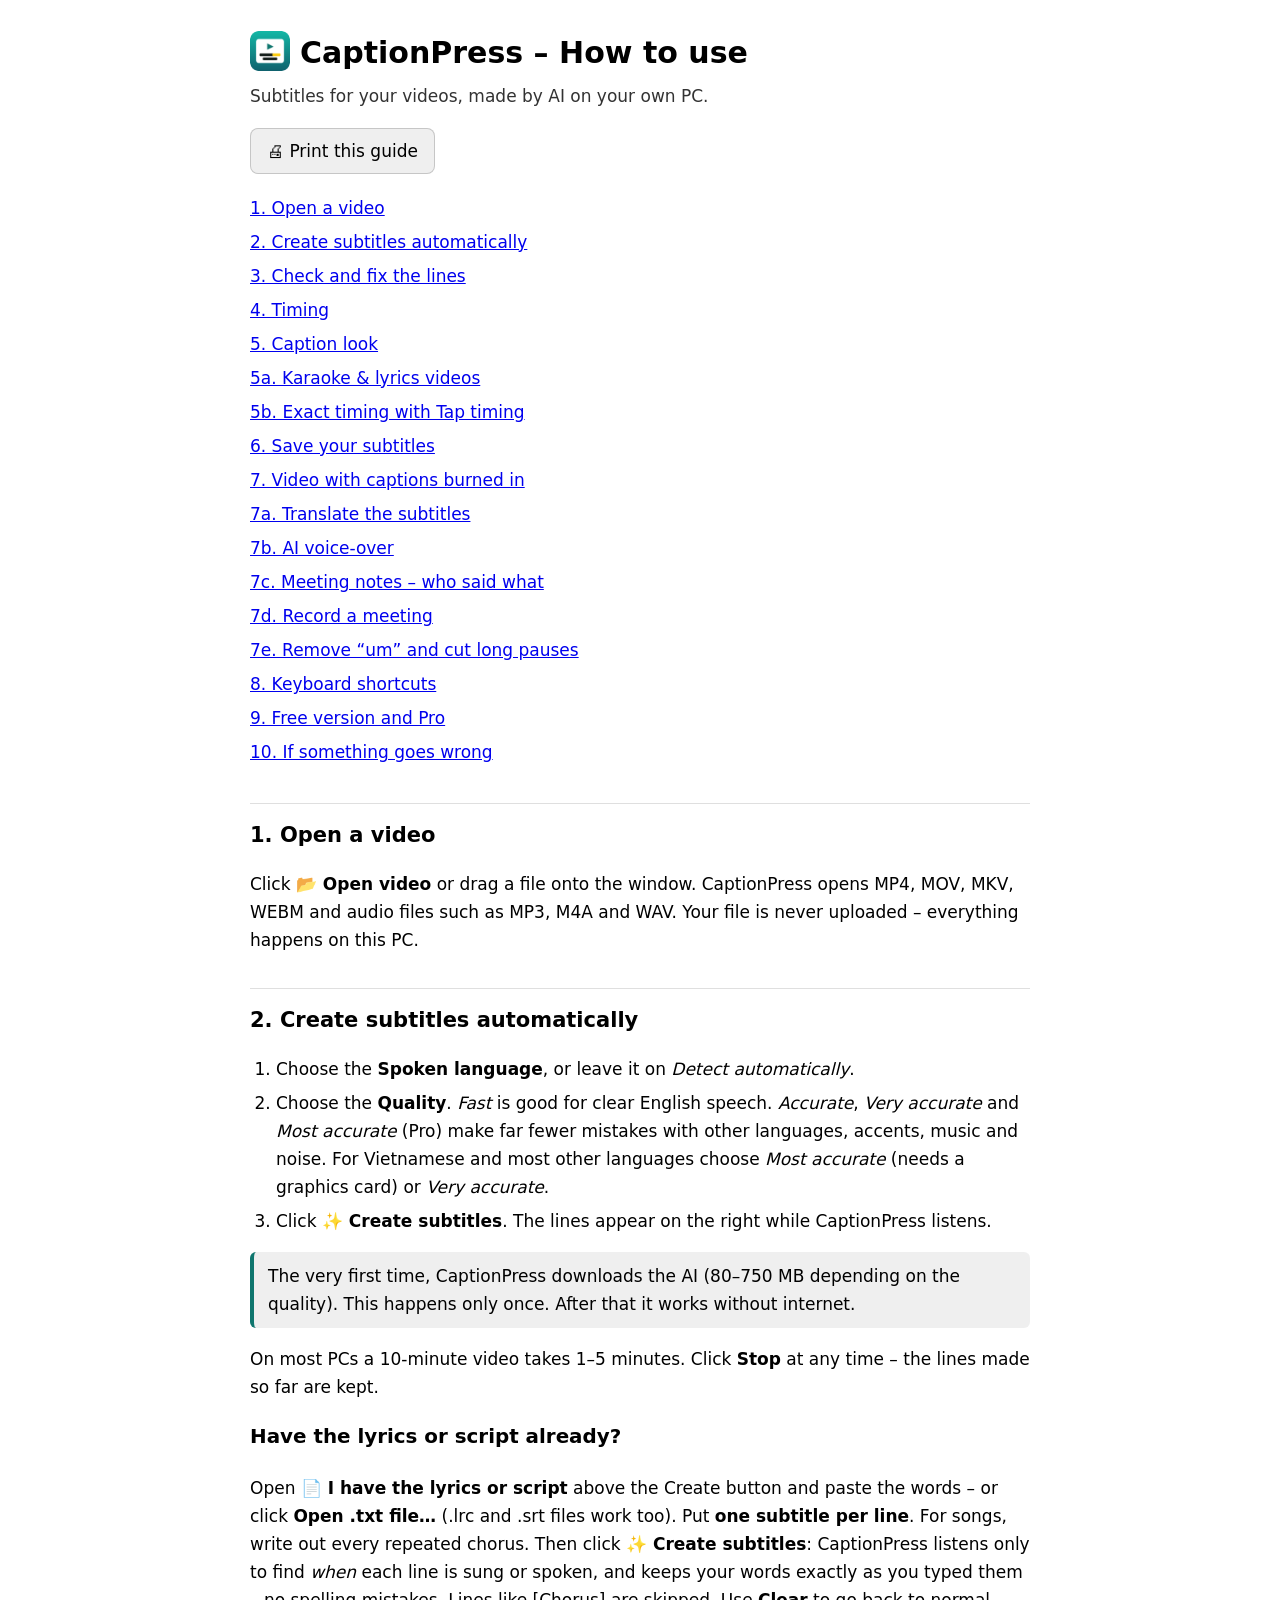
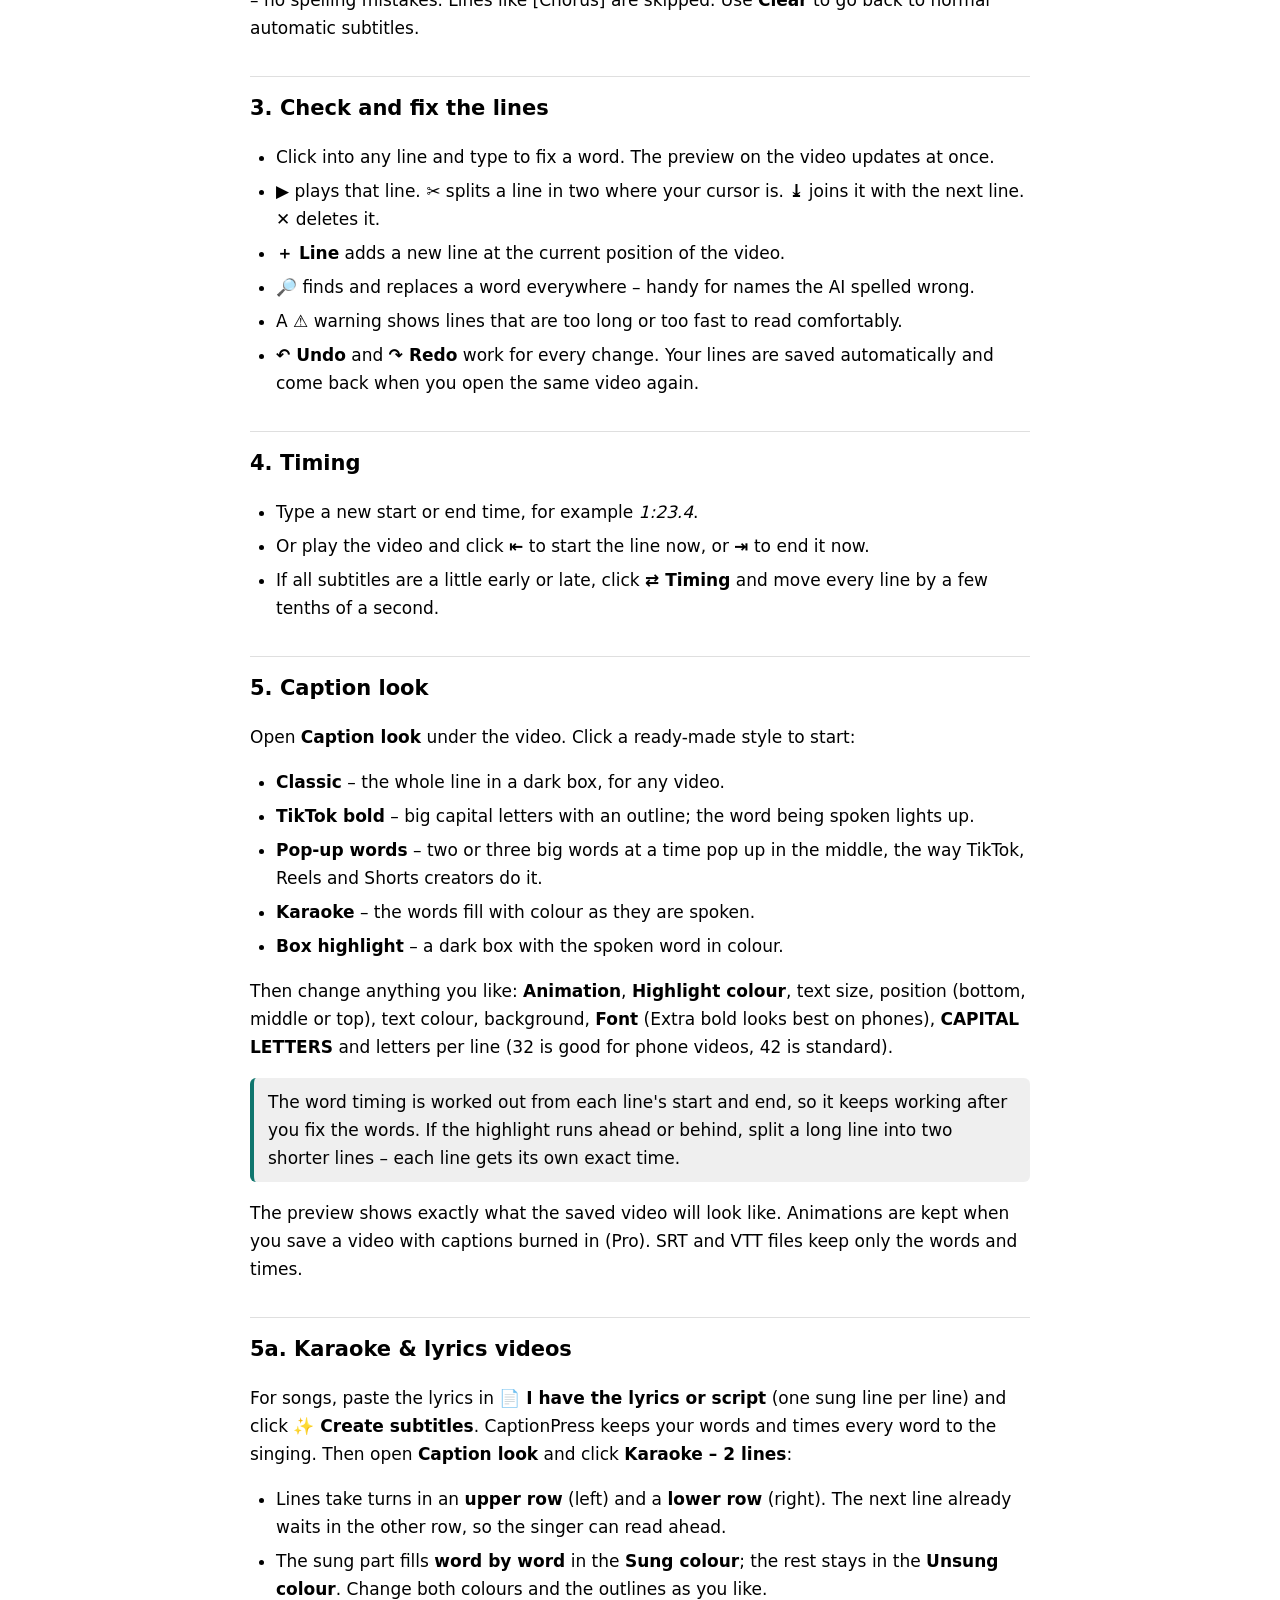
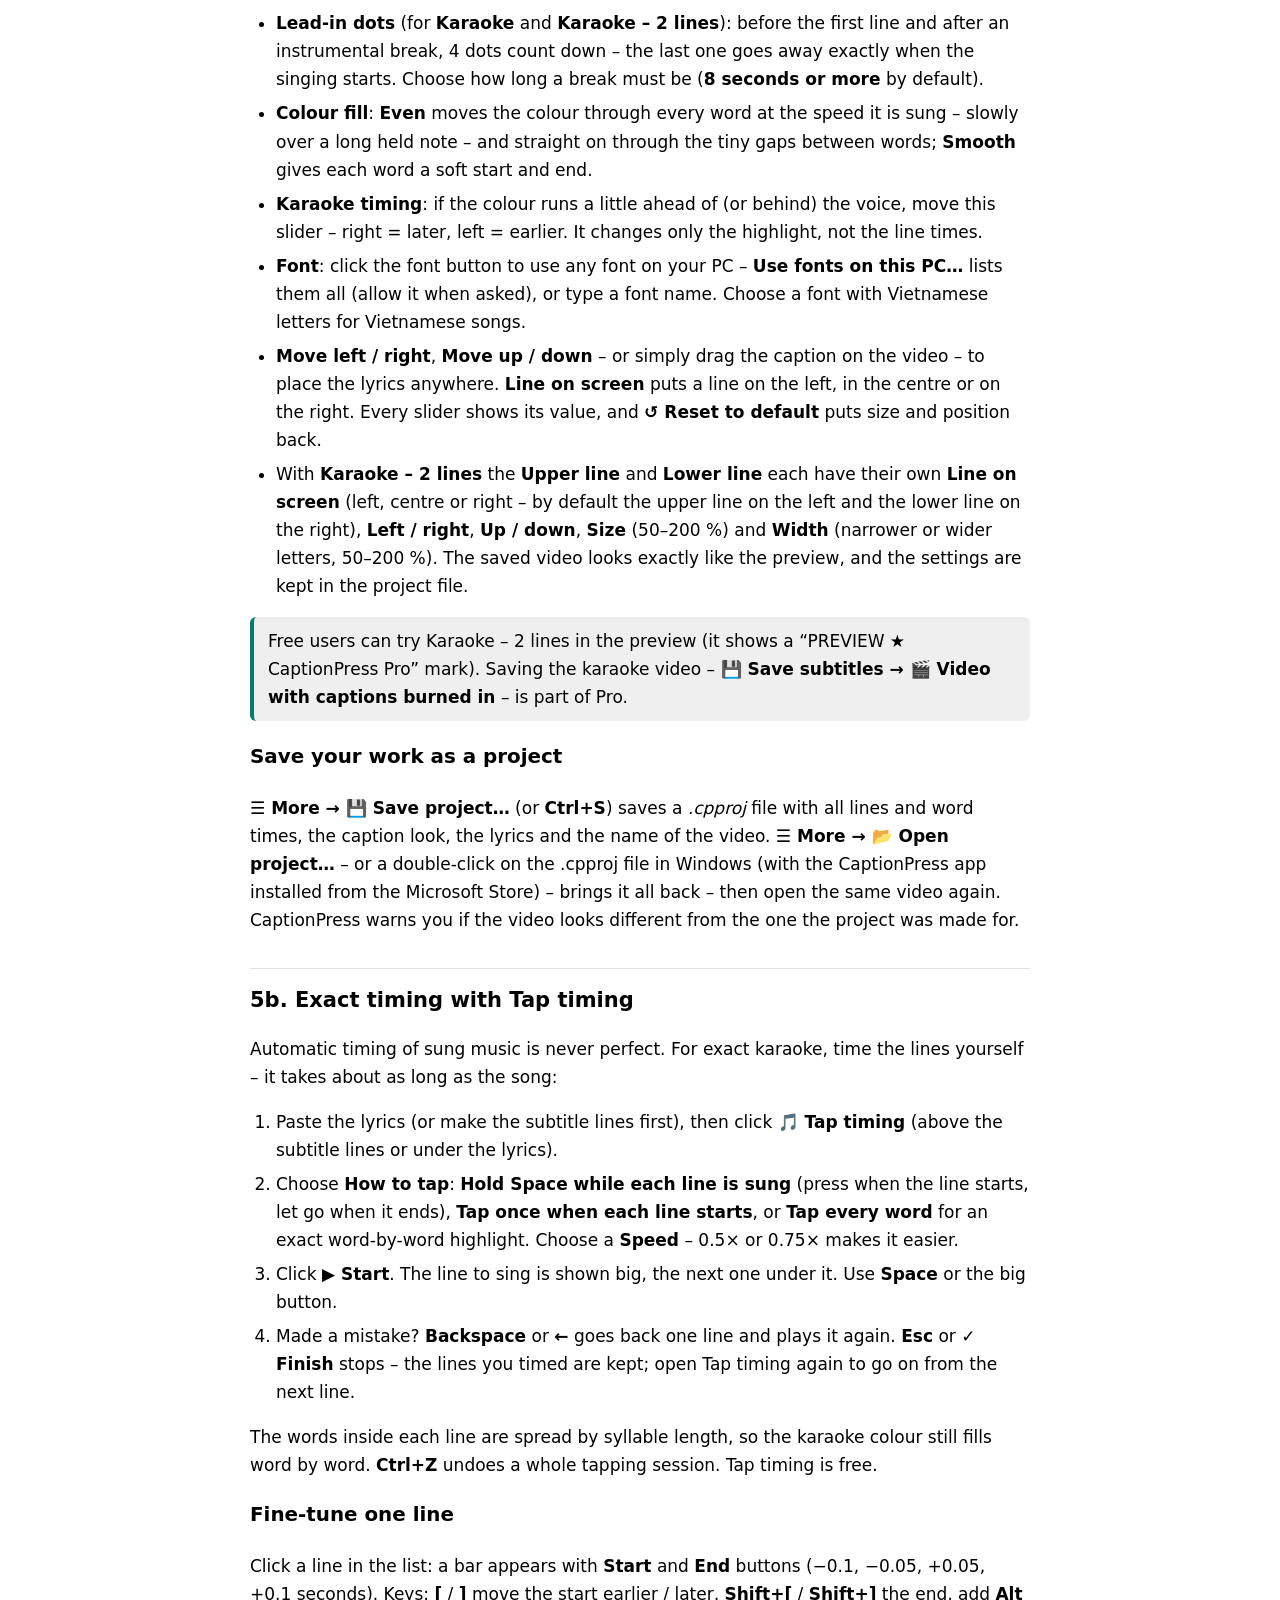
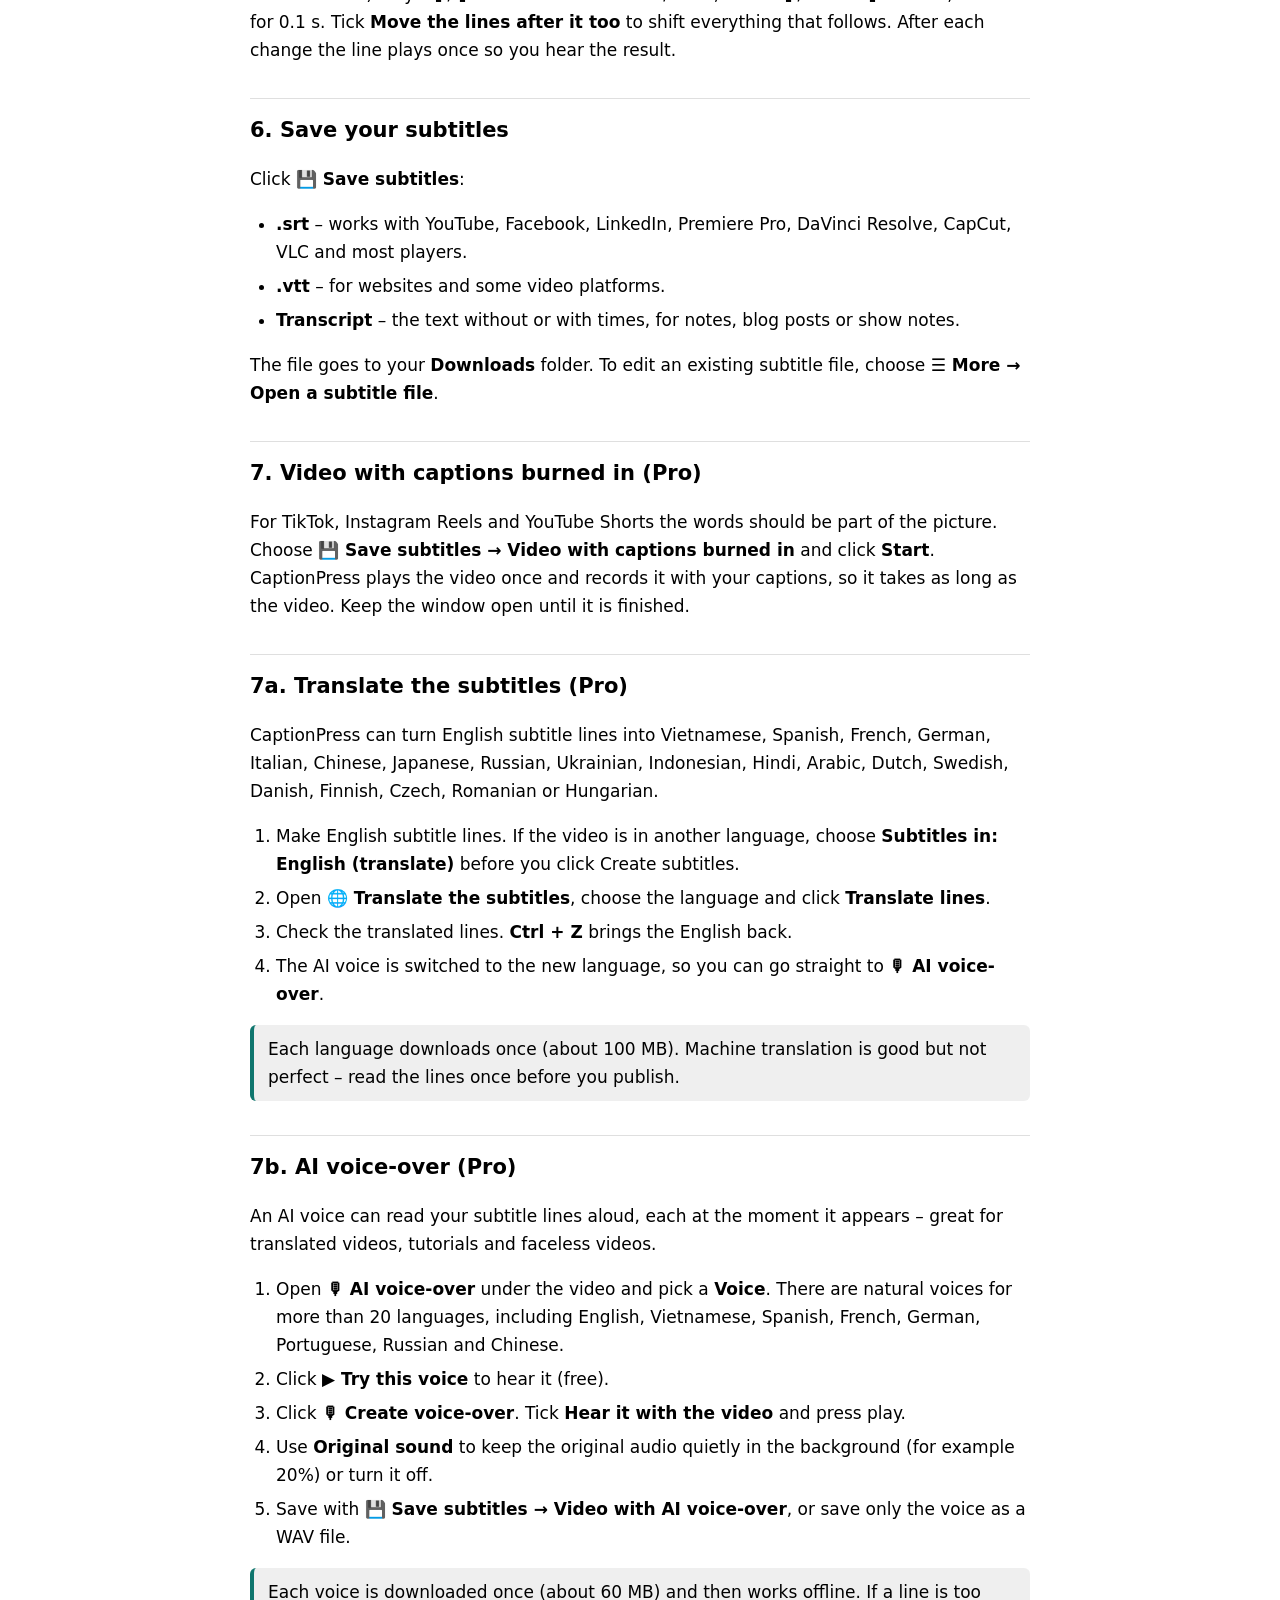
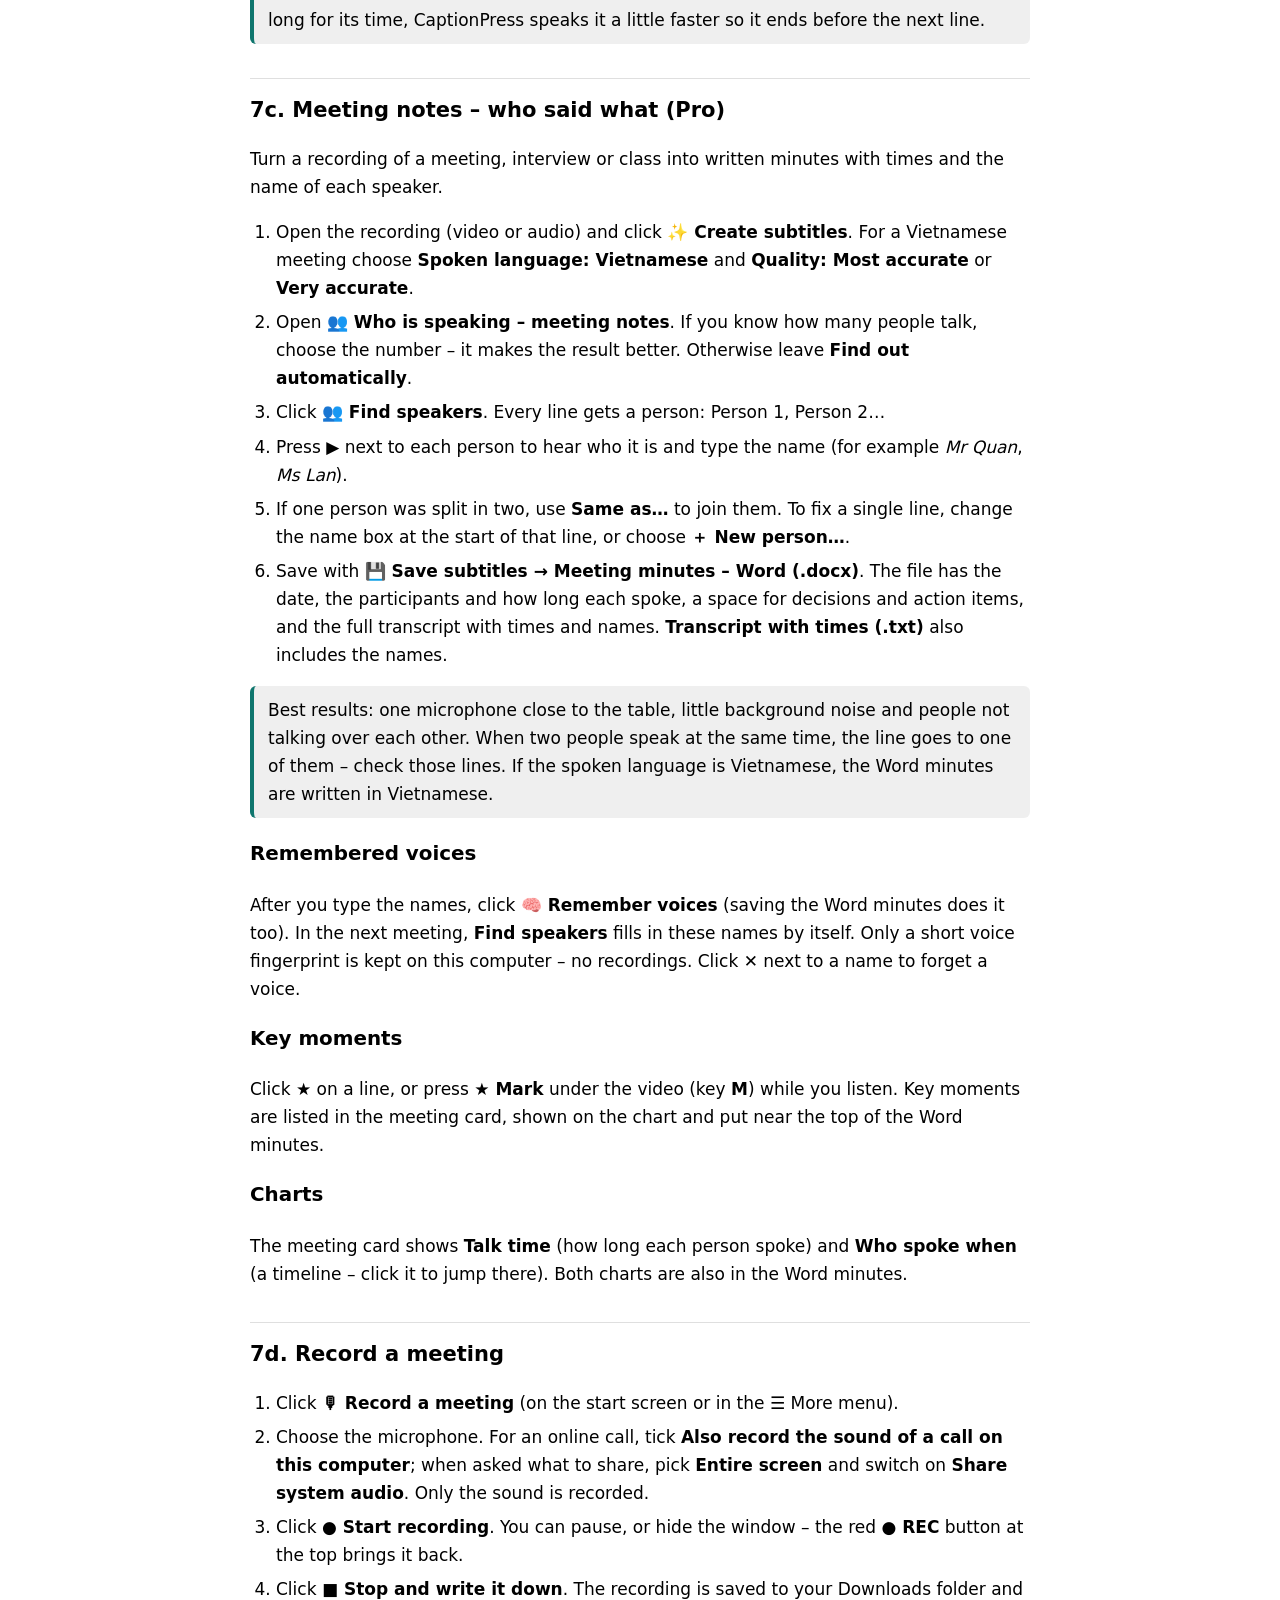
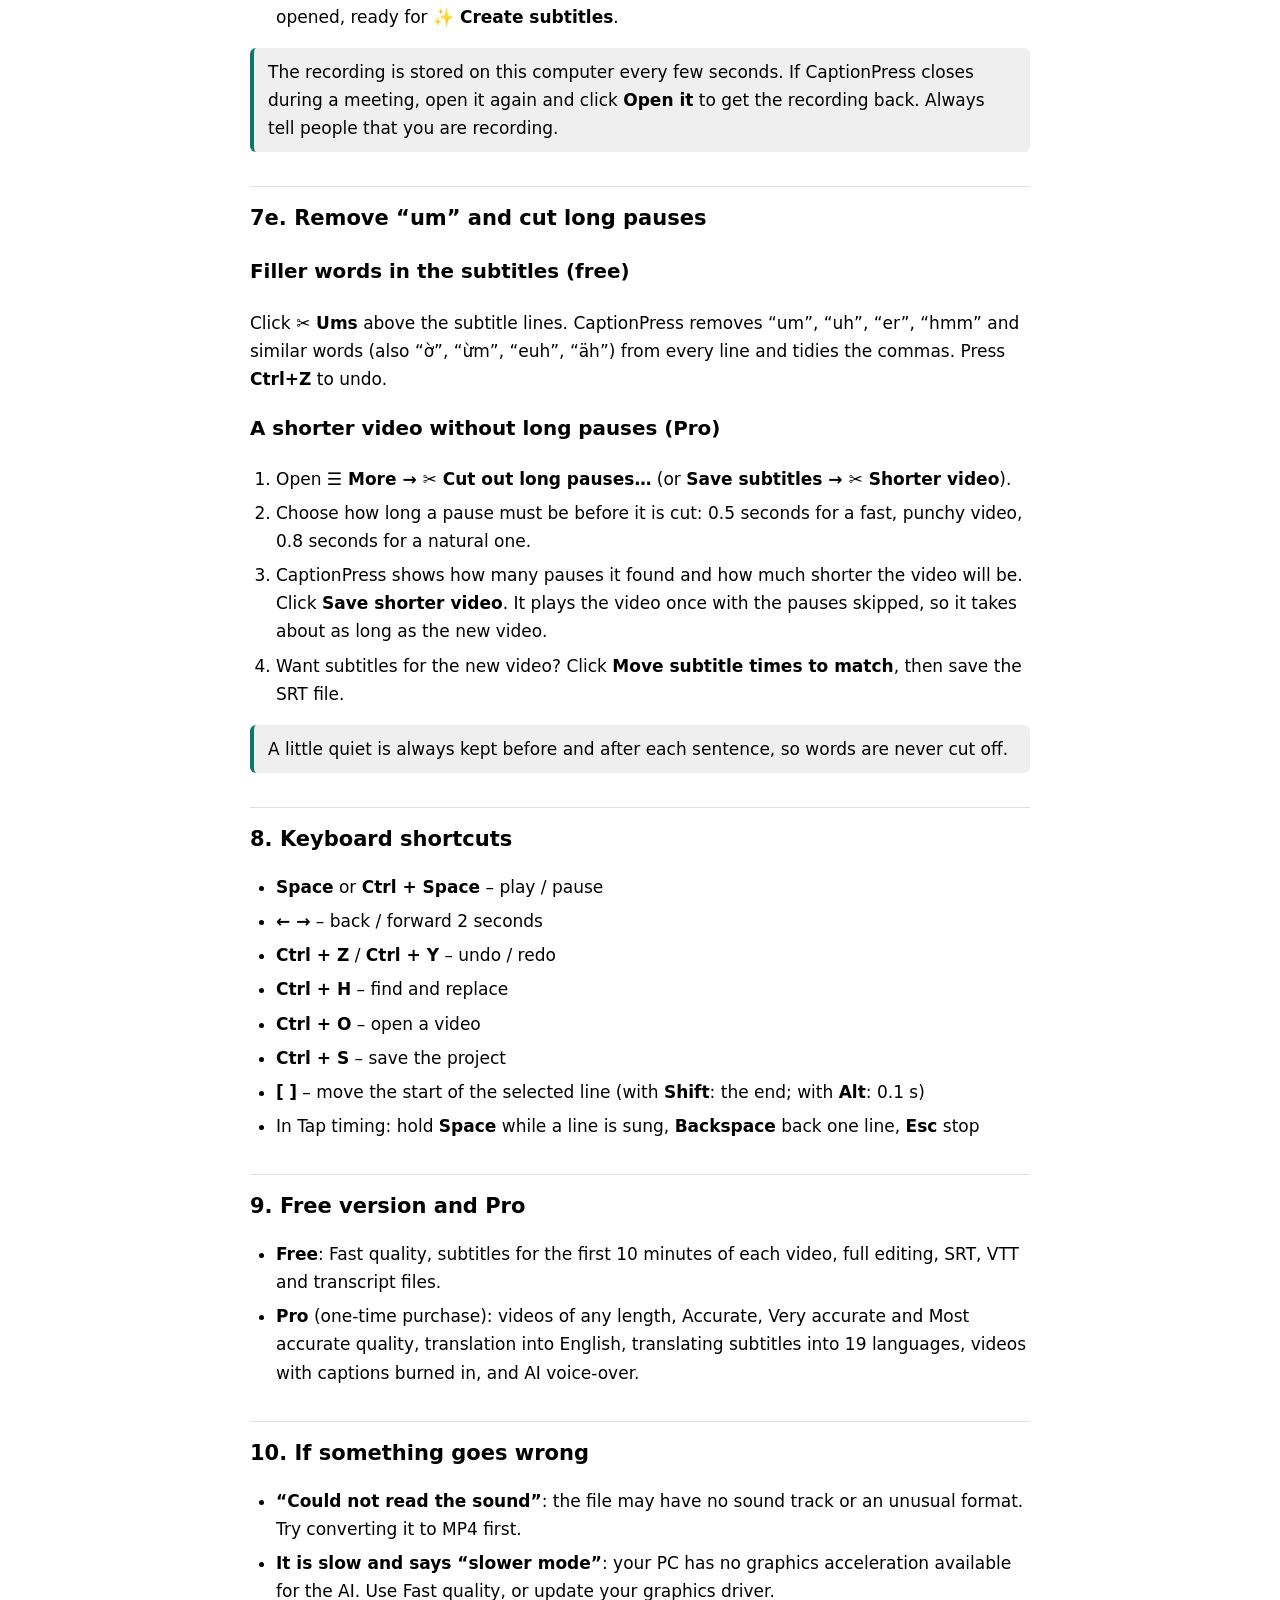
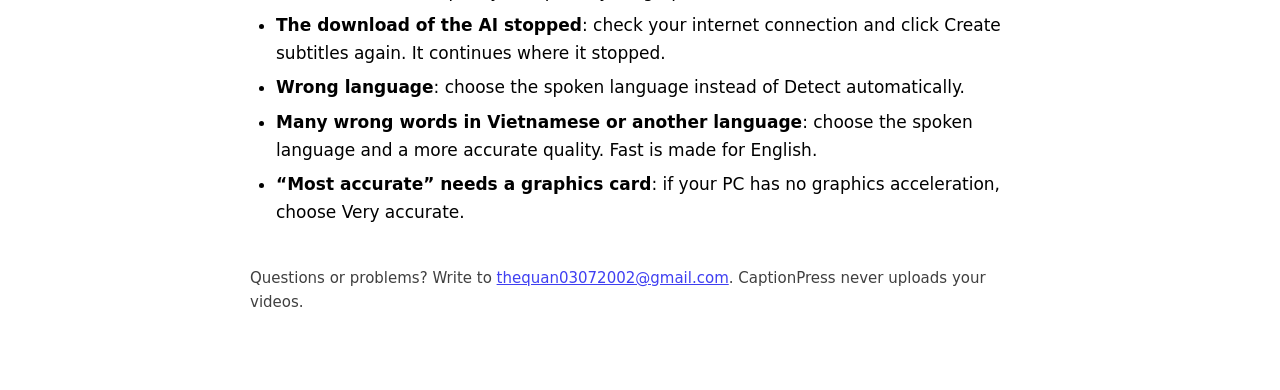
==== help.html @ 3e422adc "Held notes and outro timing, smooth karaoke fill, frame-exact video" ====
<!doctype html><html lang="en"><head><meta charset="utf-8"><meta name="viewport" content="width=device-width, initial-scale=1"><title>CaptionPress – How to use</title><link rel="icon" href="icon-192.png"><style>:root{--a:#0f766e;color-scheme:light dark}body{font:17px/1.65 "Segoe UI",system-ui,sans-serif;max-width:780px;margin:0 auto;padding:28px 20px 60px}h1{font-size:30px;margin:0 0 4px}h1 img{vertical-align:-8px;border-radius:8px;margin-right:10px}h2{font-size:21px;margin:34px 0 8px;padding-top:14px;border-top:1px solid #8884}.lead{opacity:.8;margin:0 0 18px}ol,ul{padding-left:26px}li{margin:6px 0}.tip{border-left:4px solid var(--a);background:#8882;padding:10px 14px;border-radius:6px;margin:12px 0}.toc a{display:block;padding:3px 0}.foot{margin-top:40px;opacity:.75;font-size:15px}button{font:inherit;padding:8px 16px;border-radius:8px;border:1px solid #8886;cursor:pointer}figure{margin:16px 0}figure img{display:block;max-width:100%;height:auto;border:1px solid #8886;border-radius:8px}figcaption{font-size:14px;opacity:.75;margin-top:6px}@media print{.noprint{display:none}}</style></head><body><h1><img src="icon-192.png" width="40" height="40" alt="">CaptionPress – How to use</h1><p class="lead">Subtitles for your videos, made by AI on your own PC.</p><p class="noprint"><button onclick="print()">🖨 Print this guide</button></p>
<div class="toc noprint"><a href="#s0">1. Open a video</a><a href="#s1">2. Create subtitles automatically</a><a href="#s2">3. Check and fix the lines</a><a href="#s3">4. Timing</a><a href="#s4">5. Caption look</a><a href="#s4k">5a. Karaoke &amp; lyrics videos</a><a href="#s4t">5b. Exact timing with Tap timing</a><a href="#s5">6. Save your subtitles</a><a href="#s6">7. Video with captions burned in</a><a href="#s6a">7a. Translate the subtitles</a><a href="#s6b">7b. AI voice-over</a><a href="#s6c">7c. Meeting notes – who said what</a><a href="#s6d">7d. Record a meeting</a><a href="#s6e">7e. Remove “um” and cut long pauses</a><a href="#s7">8. Keyboard shortcuts</a><a href="#s8">9. Free version and Pro</a><a href="#s9">10. If something goes wrong</a></div>
<h2 id="s0">1. Open a video</h2><p>Click <b>📂 Open video</b> or drag a file onto the window. CaptionPress opens MP4, MOV, MKV, WEBM and audio files such as MP3, M4A and WAV. Your file is never uploaded – everything happens on this PC.</p>
<h2 id="s1">2. Create subtitles automatically</h2><ol><li>Choose the <b>Spoken language</b>, or leave it on <i>Detect automatically</i>.</li><li>Choose the <b>Quality</b>. <i>Fast</i> is good for clear English speech. <i>Accurate</i>, <i>Very accurate</i> and <i>Most accurate</i> (Pro) make far fewer mistakes with other languages, accents, music and noise. For Vietnamese and most other languages choose <i>Most accurate</i> (needs a graphics card) or <i>Very accurate</i>.</li><li>Click <b>✨ Create subtitles</b>. The lines appear on the right while CaptionPress listens.</li></ol><div class="tip">The very first time, CaptionPress downloads the AI (80–750 MB depending on the quality). This happens only once. After that it works without internet.</div><p>On most PCs a 10-minute video takes 1–5 minutes. Click <b>Stop</b> at any time – the lines made so far are kept.</p>
<h3>Have the lyrics or script already?</h3><p>Open <b>📄 I have the lyrics or script</b> above the Create button and paste the words – or click <b>Open .txt file…</b> (.lrc and .srt files work too). Put <b>one subtitle per line</b>. For songs, write out every repeated chorus. Then click <b>✨ Create subtitles</b>: CaptionPress listens only to find <i>when</i> each line is sung or spoken, and keeps your words exactly as you typed them – no spelling mistakes. Lines like [Chorus] are skipped. Use <b>Clear</b> to go back to normal automatic subtitles.</p>
<h2 id="s2">3. Check and fix the lines</h2><ul><li>Click into any line and type to fix a word. The preview on the video updates at once.</li><li><b>▶</b> plays that line. <b>✂</b> splits a line in two where your cursor is. <b>⤓</b> joins it with the next line. <b>✕</b> deletes it.</li><li><b>＋ Line</b> adds a new line at the current position of the video.</li><li><b>🔎</b> finds and replaces a word everywhere – handy for names the AI spelled wrong.</li><li>A <b>⚠</b> warning shows lines that are too long or too fast to read comfortably.</li><li><b>↶ Undo</b> and <b>↷ Redo</b> work for every change. Your lines are saved automatically and come back when you open the same video again.</li></ul>
<h2 id="s3">4. Timing</h2><ul><li>Type a new start or end time, for example <i>1:23.4</i>.</li><li>Or play the video and click <b>⇤</b> to start the line now, or <b>⇥</b> to end it now.</li><li>If all subtitles are a little early or late, click <b>⇄ Timing</b> and move every line by a few tenths of a second.</li></ul>
<h2 id="s4">5. Caption look</h2><p>Open <b>Caption look</b> under the video. Click a ready-made style to start:</p><ul><li><b>Classic</b> – the whole line in a dark box, for any video.</li><li><b>TikTok bold</b> – big capital letters with an outline; the word being spoken lights up.</li><li><b>Pop-up words</b> – two or three big words at a time pop up in the middle, the way TikTok, Reels and Shorts creators do it.</li><li><b>Karaoke</b> – the words fill with colour as they are spoken.</li><li><b>Box highlight</b> – a dark box with the spoken word in colour.</li></ul><p>Then change anything you like: <b>Animation</b>, <b>Highlight colour</b>, text size, position (bottom, middle or top), text colour, background, <b>Font</b> (Extra bold looks best on phones), <b>CAPITAL LETTERS</b> and letters per line (32 is good for phone videos, 42 is standard).</p><div class="tip">The word timing is worked out from each line's start and end, so it keeps working after you fix the words. If the highlight runs ahead or behind, split a long line into two shorter lines – each line gets its own exact time.</div><p>The preview shows exactly what the saved video will look like. Animations are kept when you save a video with captions burned in (Pro). SRT and VTT files keep only the words and times.</p><h2 id="s4k">5a. Karaoke &amp; lyrics videos</h2><p>For songs, paste the lyrics in <b>📄 I have the lyrics or script</b> (one sung line per line) and click <b>✨ Create subtitles</b>. CaptionPress keeps your words and times every word to the singing. Then open <b>Caption look</b> and click <b>Karaoke – 2 lines</b>:</p><ul><li>Lines take turns in an <b>upper row</b> (left) and a <b>lower row</b> (right). The next line already waits in the other row, so the singer can read ahead.</li><li>The sung part fills <b>word by word</b> in the <b>Sung colour</b>; the rest stays in the <b>Unsung colour</b>. Change both colours and the outlines as you like.</li><li><b>Lead-in dots</b> (for <b>Karaoke</b> and <b>Karaoke – 2 lines</b>): before the first line and after an instrumental break, 4 dots count down – the last one goes away exactly when the singing starts. Choose how long a break must be (<b>8 seconds or more</b> by default).</li><li><b>Colour fill</b>: <b>Even</b> moves the colour through every word at the speed it is sung – slowly over a long held note – and straight on through the tiny gaps between words; <b>Smooth</b> gives each word a soft start and end.</li><li><b>Karaoke timing</b>: if the colour runs a little ahead of (or behind) the voice, move this slider – right = later, left = earlier. It changes only the highlight, not the line times.</li><li><b>Font</b>: click the font button to use any font on your PC – <b>Use fonts on this PC…</b> lists them all (allow it when asked), or type a font name. Choose a font with Vietnamese letters for Vietnamese songs.</li><li><b>Move left / right</b>, <b>Move up / down</b> – or simply drag the caption on the video – to place the lyrics anywhere. <b>Line on screen</b> puts a line on the left, in the centre or on the right. Every slider shows its value, and <b>↺ Reset to default</b> puts size and position back.</li><li>With <b>Karaoke – 2 lines</b> the <b>Upper line</b> and <b>Lower line</b> each have their own <b>Line on screen</b> (left, centre or right – by default the upper line on the left and the lower line on the right), <b>Left / right</b>, <b>Up / down</b>, <b>Size</b> (50–200 %) and <b>Width</b> (narrower or wider letters, 50–200 %). The saved video looks exactly like the preview, and the settings are kept in the project file.</li></ul><div class="tip">Free users can try Karaoke – 2 lines in the preview (it shows a “PREVIEW ★ CaptionPress Pro” mark). Saving the karaoke video – <b>💾 Save subtitles → 🎬 Video with captions burned in</b> – is part of Pro.</div><h3>Save your work as a project</h3><p><b>☰ More → 💾 Save project…</b> (or <b>Ctrl+S</b>) saves a <i>.cpproj</i> file with all lines and word times, the caption look, the lyrics and the name of the video. <b>☰ More → 📂 Open project…</b> – or a double-click on the .cpproj file in Windows (with the CaptionPress app installed from the Microsoft Store) – brings it all back – then open the same video again. CaptionPress warns you if the video looks different from the one the project was made for.</p>
<h2 id="s4t">5b. Exact timing with Tap timing</h2><p>Automatic timing of sung music is never perfect. For exact karaoke, time the lines yourself – it takes about as long as the song:</p><ol><li>Paste the lyrics (or make the subtitle lines first), then click <b>🎵 Tap timing</b> (above the subtitle lines or under the lyrics).</li><li>Choose <b>How to tap</b>: <b>Hold Space while each line is sung</b> (press when the line starts, let go when it ends), <b>Tap once when each line starts</b>, or <b>Tap every word</b> for an exact word-by-word highlight. Choose a <b>Speed</b> – 0.5× or 0.75× makes it easier.</li><li>Click <b>▶ Start</b>. The line to sing is shown big, the next one under it. Use <b>Space</b> or the big button.</li><li>Made a mistake? <b>Backspace</b> or <b>←</b> goes back one line and plays it again. <b>Esc</b> or <b>✓ Finish</b> stops – the lines you timed are kept; open Tap timing again to go on from the next line.</li></ol><p>The words inside each line are spread by syllable length, so the karaoke colour still fills word by word. <b>Ctrl+Z</b> undoes a whole tapping session. Tap timing is free.</p><h3>Fine-tune one line</h3><p>Click a line in the list: a bar appears with <b>Start</b> and <b>End</b> buttons (−0.1, −0.05, +0.05, +0.1 seconds). Keys: <b>[</b> / <b>]</b> move the start earlier / later, <b>Shift+[</b> / <b>Shift+]</b> the end, add <b>Alt</b> for 0.1 s. Tick <b>Move the lines after it too</b> to shift everything that follows. After each change the line plays once so you hear the result.</p>
<h2 id="s5">6. Save your subtitles</h2><p>Click <b>💾 Save subtitles</b>:</p><ul><li><b>.srt</b> – works with YouTube, Facebook, LinkedIn, Premiere Pro, DaVinci Resolve, CapCut, VLC and most players.</li><li><b>.vtt</b> – for websites and some video platforms.</li><li><b>Transcript</b> – the text without or with times, for notes, blog posts or show notes.</li></ul><p>The file goes to your <b>Downloads</b> folder. To edit an existing subtitle file, choose <b>☰ More → Open a subtitle file</b>.</p>
<h2 id="s6">7. Video with captions burned in (Pro)</h2><p>For TikTok, Instagram Reels and YouTube Shorts the words should be part of the picture. Choose <b>💾 Save subtitles → Video with captions burned in</b> and click <b>Start</b>. CaptionPress plays the video once and records it with your captions, so it takes as long as the video. Keep the window open until it is finished.</p>
<h2 id="s6a">7a. Translate the subtitles (Pro)</h2><p>CaptionPress can turn English subtitle lines into Vietnamese, Spanish, French, German, Italian, Chinese, Japanese, Russian, Ukrainian, Indonesian, Hindi, Arabic, Dutch, Swedish, Danish, Finnish, Czech, Romanian or Hungarian.</p><ol><li>Make English subtitle lines. If the video is in another language, choose <b>Subtitles in: English (translate)</b> before you click Create subtitles.</li><li>Open <b>🌐 Translate the subtitles</b>, choose the language and click <b>Translate lines</b>.</li><li>Check the translated lines. <b>Ctrl + Z</b> brings the English back.</li><li>The AI voice is switched to the new language, so you can go straight to <b>🎙 AI voice-over</b>.</li></ol><div class="tip">Each language downloads once (about 100 MB). Machine translation is good but not perfect – read the lines once before you publish.</div><h2 id="s6b">7b. AI voice-over (Pro)</h2><p>An AI voice can read your subtitle lines aloud, each at the moment it appears – great for translated videos, tutorials and faceless videos.</p><ol><li>Open <b>🎙 AI voice-over</b> under the video and pick a <b>Voice</b>. There are natural voices for more than 20 languages, including English, Vietnamese, Spanish, French, German, Portuguese, Russian and Chinese.</li><li>Click <b>▶ Try this voice</b> to hear it (free).</li><li>Click <b>🎙 Create voice-over</b>. Tick <b>Hear it with the video</b> and press play.</li><li>Use <b>Original sound</b> to keep the original audio quietly in the background (for example 20%) or turn it off.</li><li>Save with <b>💾 Save subtitles → Video with AI voice-over</b>, or save only the voice as a WAV file.</li></ol><div class="tip">Each voice is downloaded once (about 60 MB) and then works offline. If a line is too long for its time, CaptionPress speaks it a little faster so it ends before the next line.</div><h2 id="s6c">7c. Meeting notes – who said what (Pro)</h2><p>Turn a recording of a meeting, interview or class into written minutes with times and the name of each speaker.</p><ol><li>Open the recording (video or audio) and click <b>✨ Create subtitles</b>. For a Vietnamese meeting choose <b>Spoken language: Vietnamese</b> and <b>Quality: Most accurate</b> or <b>Very accurate</b>.</li><li>Open <b>👥 Who is speaking – meeting notes</b>. If you know how many people talk, choose the number – it makes the result better. Otherwise leave <b>Find out automatically</b>.</li><li>Click <b>👥 Find speakers</b>. Every line gets a person: Person 1, Person 2…</li><li>Press <b>▶</b> next to each person to hear who it is and type the name (for example <i>Mr Quan</i>, <i>Ms Lan</i>).</li><li>If one person was split in two, use <b>Same as…</b> to join them. To fix a single line, change the name box at the start of that line, or choose <b>＋ New person…</b>.</li><li>Save with <b>💾 Save subtitles → Meeting minutes – Word (.docx)</b>. The file has the date, the participants and how long each spoke, a space for decisions and action items, and the full transcript with times and names. <b>Transcript with times (.txt)</b> also includes the names.</li></ol><div class="tip">Best results: one microphone close to the table, little background noise and people not talking over each other. When two people speak at the same time, the line goes to one of them – check those lines. If the spoken language is Vietnamese, the Word minutes are written in Vietnamese.</div><h3>Remembered voices</h3><p>After you type the names, click <b>🧠 Remember voices</b> (saving the Word minutes does it too). In the next meeting, <b>Find speakers</b> fills in these names by itself. Only a short voice fingerprint is kept on this computer – no recordings. Click ✕ next to a name to forget a voice.</p><h3>Key moments</h3><p>Click <b>★</b> on a line, or press <b>★ Mark</b> under the video (key <b>M</b>) while you listen. Key moments are listed in the meeting card, shown on the chart and put near the top of the Word minutes.</p><h3>Charts</h3><p>The meeting card shows <b>Talk time</b> (how long each person spoke) and <b>Who spoke when</b> (a timeline – click it to jump there). Both charts are also in the Word minutes.</p><h2 id="s6d">7d. Record a meeting</h2><ol><li>Click <b>🎙 Record a meeting</b> (on the start screen or in the ☰ More menu).</li><li>Choose the microphone. For an online call, tick <b>Also record the sound of a call on this computer</b>; when asked what to share, pick <b>Entire screen</b> and switch on <b>Share system audio</b>. Only the sound is recorded.</li><li>Click <b>● Start recording</b>. You can pause, or hide the window – the red <b>● REC</b> button at the top brings it back.</li><li>Click <b>■ Stop and write it down</b>. The recording is saved to your Downloads folder and opened, ready for <b>✨ Create subtitles</b>.</li></ol><div class="tip">The recording is stored on this computer every few seconds. If CaptionPress closes during a meeting, open it again and click <b>Open it</b> to get the recording back. Always tell people that you are recording.</div><h2 id="s6e">7e. Remove “um” and cut long pauses</h2><h3>Filler words in the subtitles (free)</h3><p>Click <b>✂ Ums</b> above the subtitle lines. CaptionPress removes “um”, “uh”, “er”, “hmm” and similar words (also “ờ”, “ừm”, “euh”, “äh”) from every line and tidies the commas. Press <b>Ctrl+Z</b> to undo.</p><h3>A shorter video without long pauses (Pro)</h3><ol><li>Open <b>☰ More → ✂ Cut out long pauses…</b> (or <b>Save subtitles → ✂ Shorter video</b>).</li><li>Choose how long a pause must be before it is cut: 0.5 seconds for a fast, punchy video, 0.8 seconds for a natural one.</li><li>CaptionPress shows how many pauses it found and how much shorter the video will be. Click <b>Save shorter video</b>. It plays the video once with the pauses skipped, so it takes about as long as the new video.</li><li>Want subtitles for the new video? Click <b>Move subtitle times to match</b>, then save the SRT file.</li></ol><div class="tip">A little quiet is always kept before and after each sentence, so words are never cut off.</div><h2 id="s7">8. Keyboard shortcuts</h2><ul><li><b>Space</b> or <b>Ctrl + Space</b> – play / pause</li><li><b>← →</b> – back / forward 2 seconds</li><li><b>Ctrl + Z</b> / <b>Ctrl + Y</b> – undo / redo</li><li><b>Ctrl + H</b> – find and replace</li><li><b>Ctrl + O</b> – open a video</li><li><b>Ctrl + S</b> – save the project</li><li><b>[</b> <b>]</b> – move the start of the selected line (with <b>Shift</b>: the end; with <b>Alt</b>: 0.1 s)</li><li>In Tap timing: hold <b>Space</b> while a line is sung, <b>Backspace</b> back one line, <b>Esc</b> stop</li></ul>
<h2 id="s8">9. Free version and Pro</h2><ul><li><b>Free</b>: Fast quality, subtitles for the first 10 minutes of each video, full editing, SRT, VTT and transcript files.</li><li><b>Pro</b> (one-time purchase): videos of any length, Accurate, Very accurate and Most accurate quality, translation into English, translating subtitles into 19 languages, videos with captions burned in, and AI voice-over.</li></ul>
<h2 id="s9">10. If something goes wrong</h2><ul><li><b>“Could not read the sound”</b>: the file may have no sound track or an unusual format. Try converting it to MP4 first.</li><li><b>It is slow and says “slower mode”</b>: your PC has no graphics acceleration available for the AI. Use Fast quality, or update your graphics driver.</li><li><b>The download of the AI stopped</b>: check your internet connection and click Create subtitles again. It continues where it stopped.</li><li><b>Wrong language</b>: choose the spoken language instead of Detect automatically.</li><li><b>Many wrong words in Vietnamese or another language</b>: choose the spoken language and a more accurate quality. Fast is made for English.</li><li><b>“Most accurate” needs a graphics card</b>: if your PC has no graphics acceleration, choose Very accurate.</li></ul>
<p class="foot">Questions or problems? Write to <a href="mailto:thequan03072002@gmail.com">thequan03072002@gmail.com</a>. CaptionPress never uploads your videos.</p></body></html>
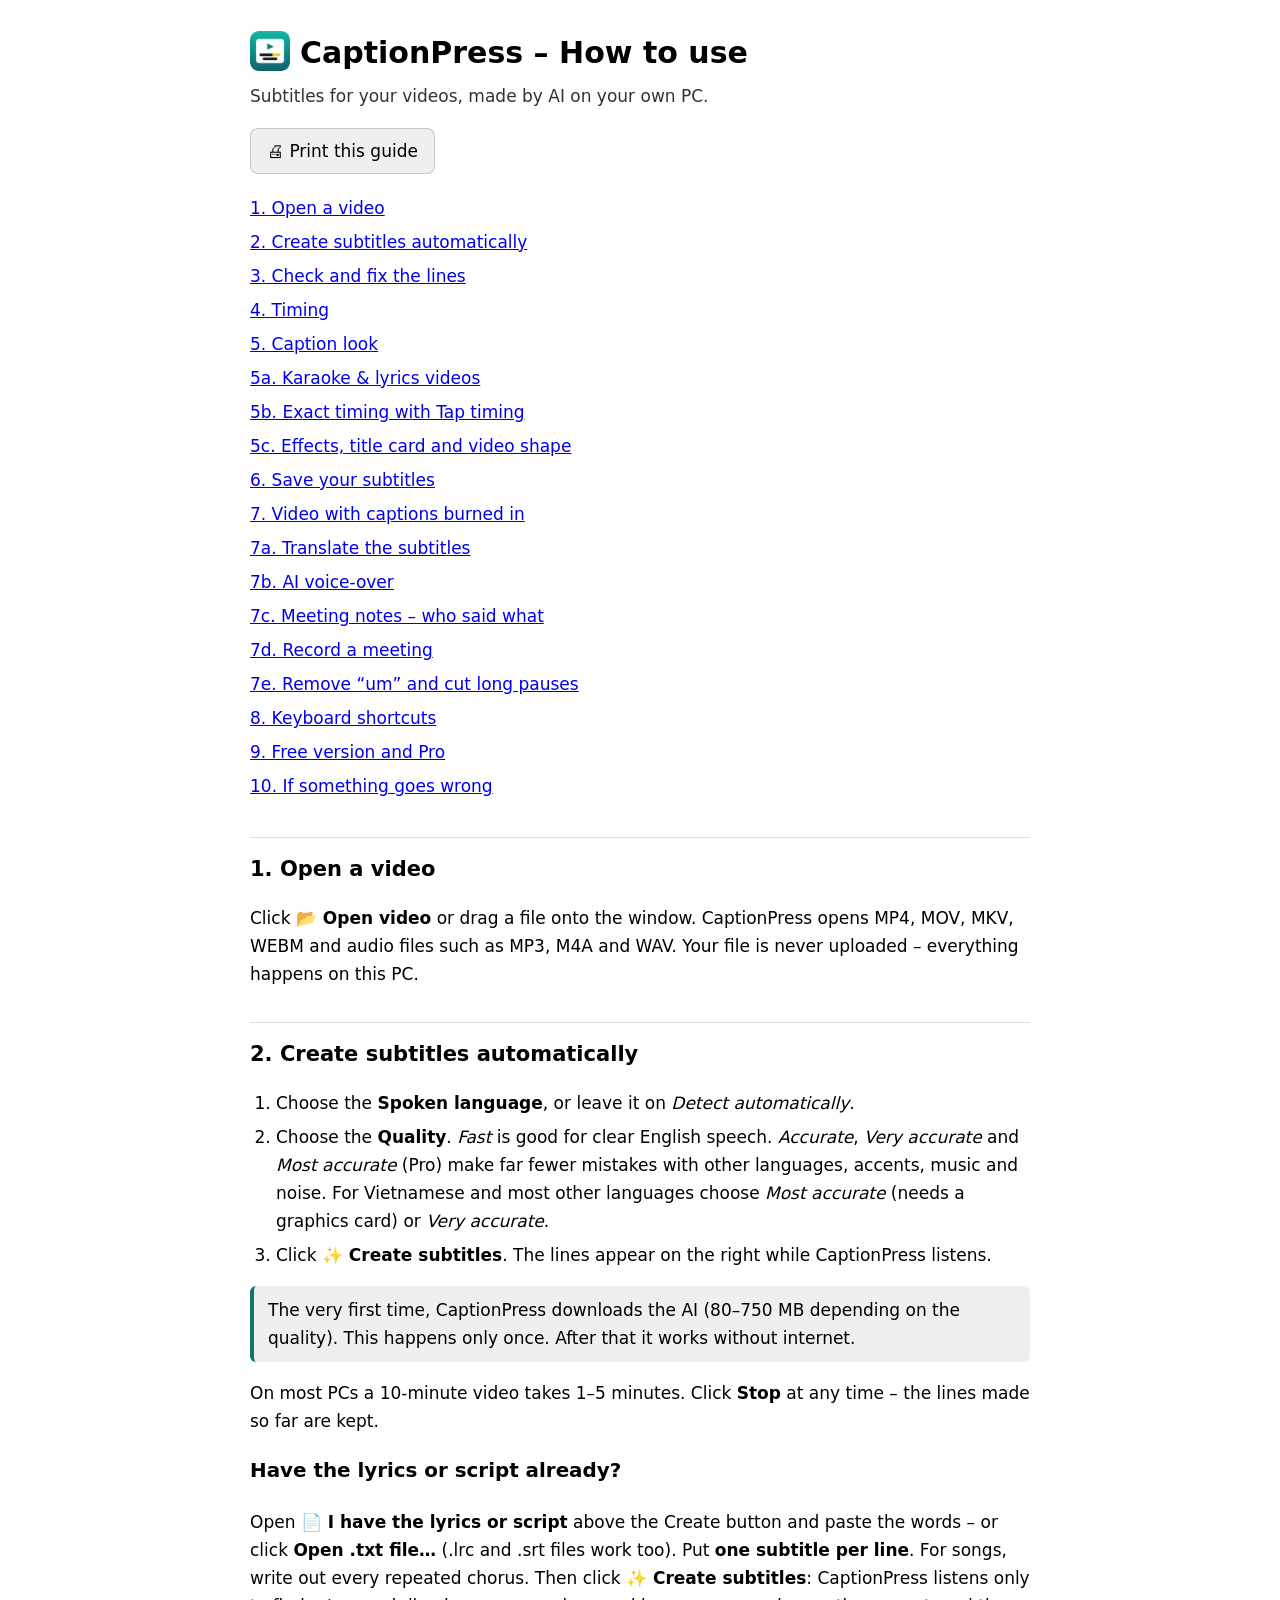
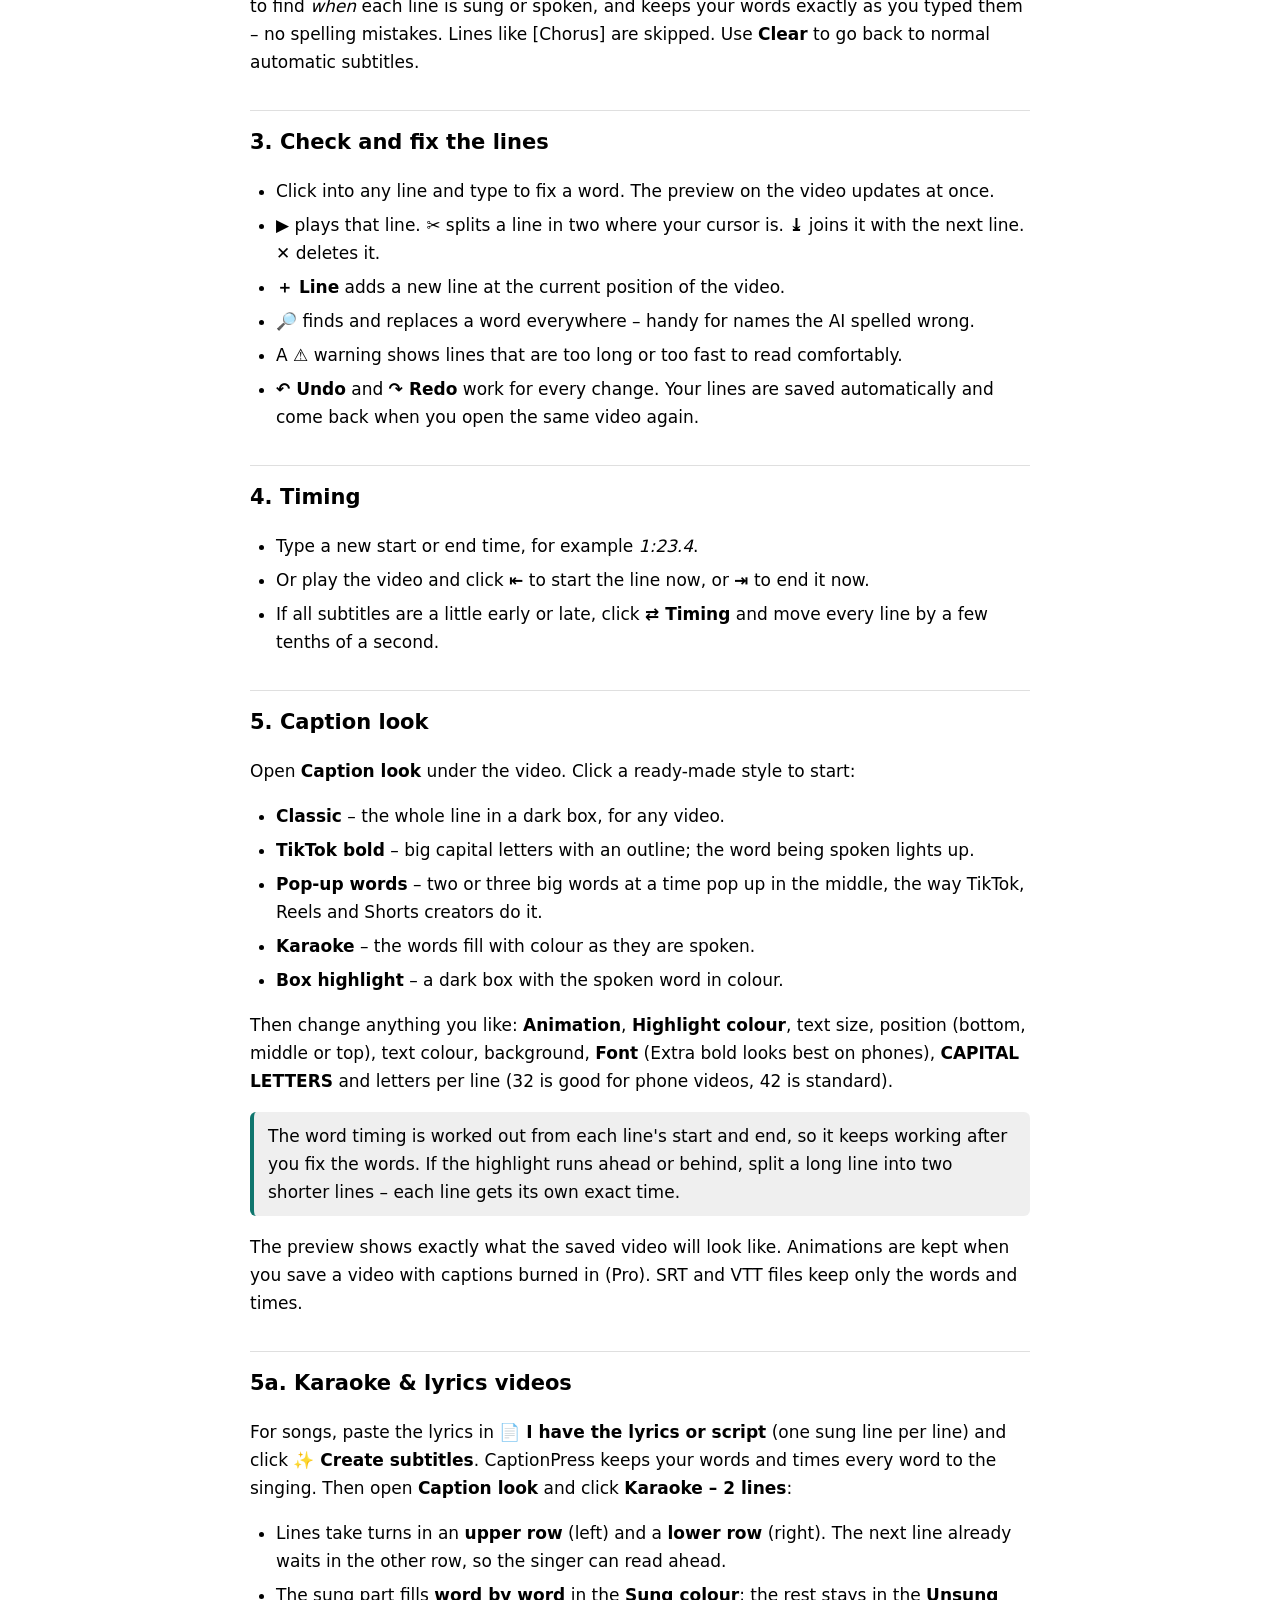
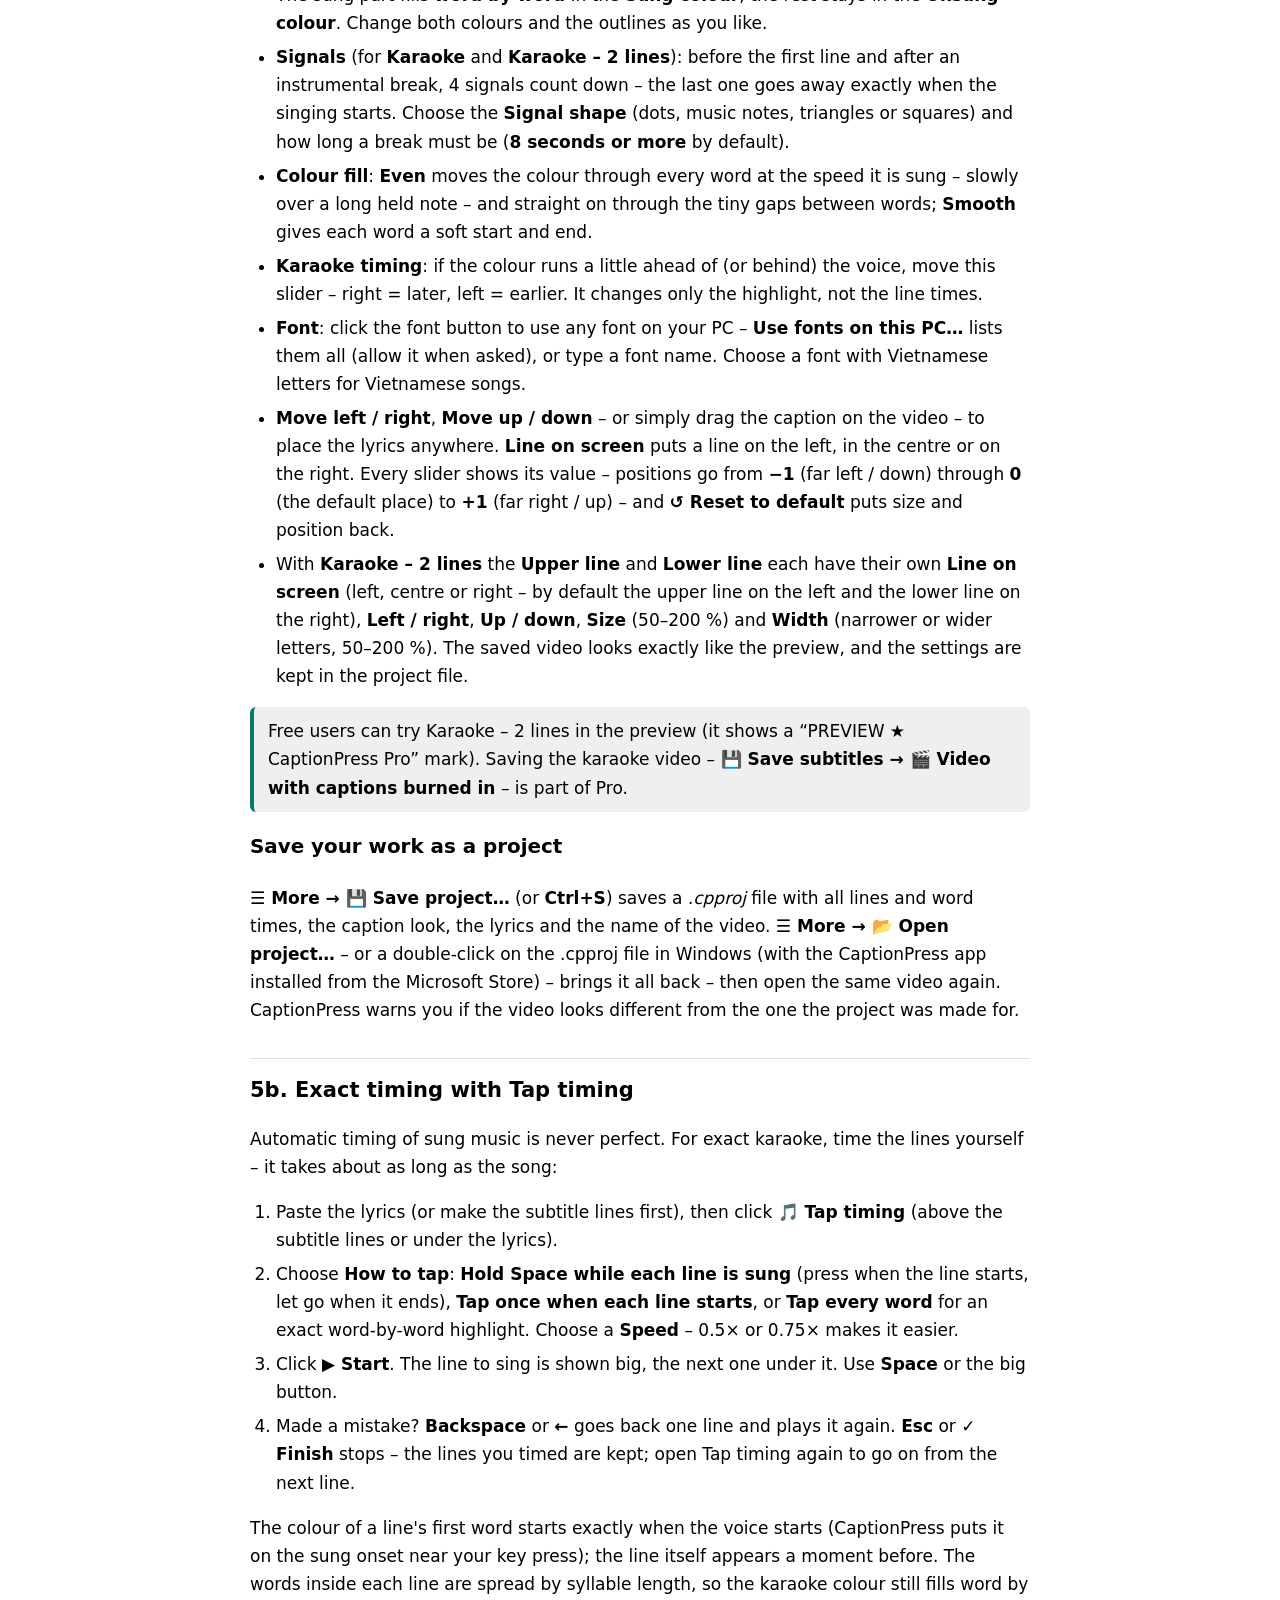
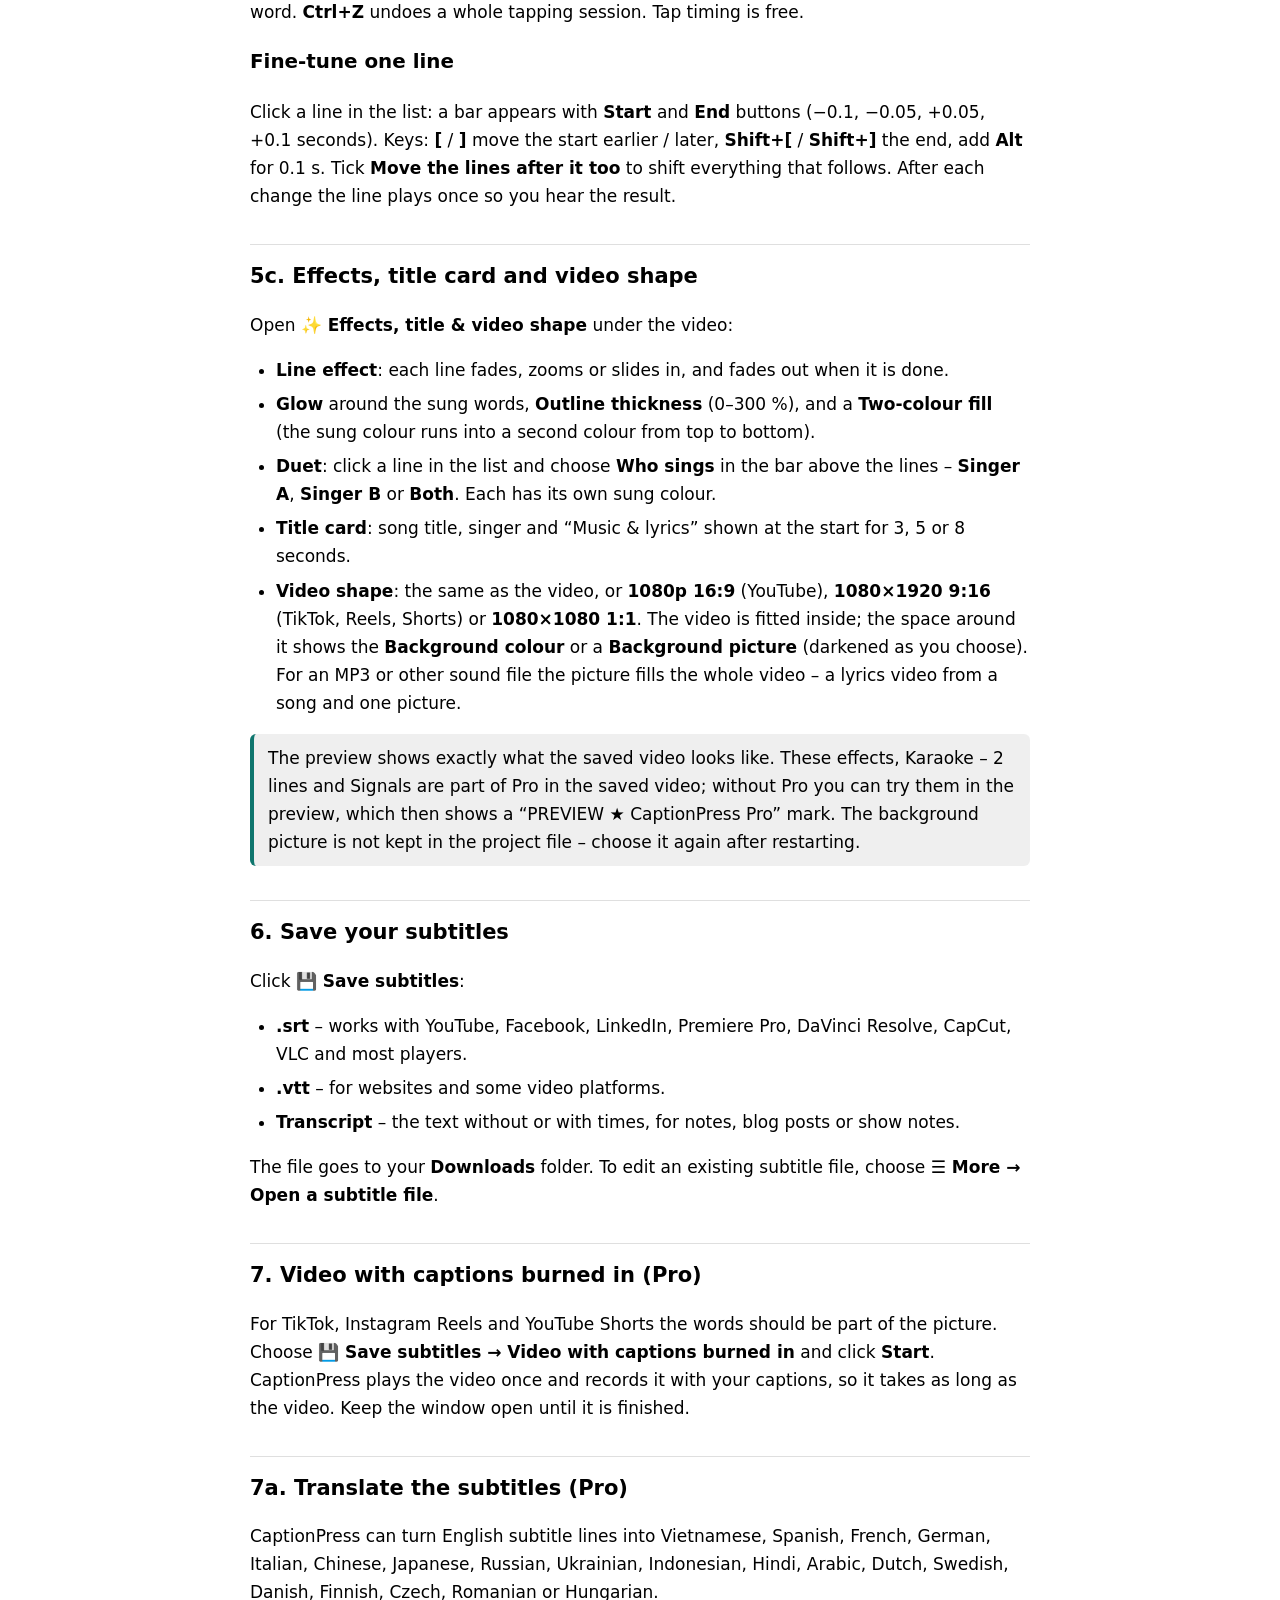
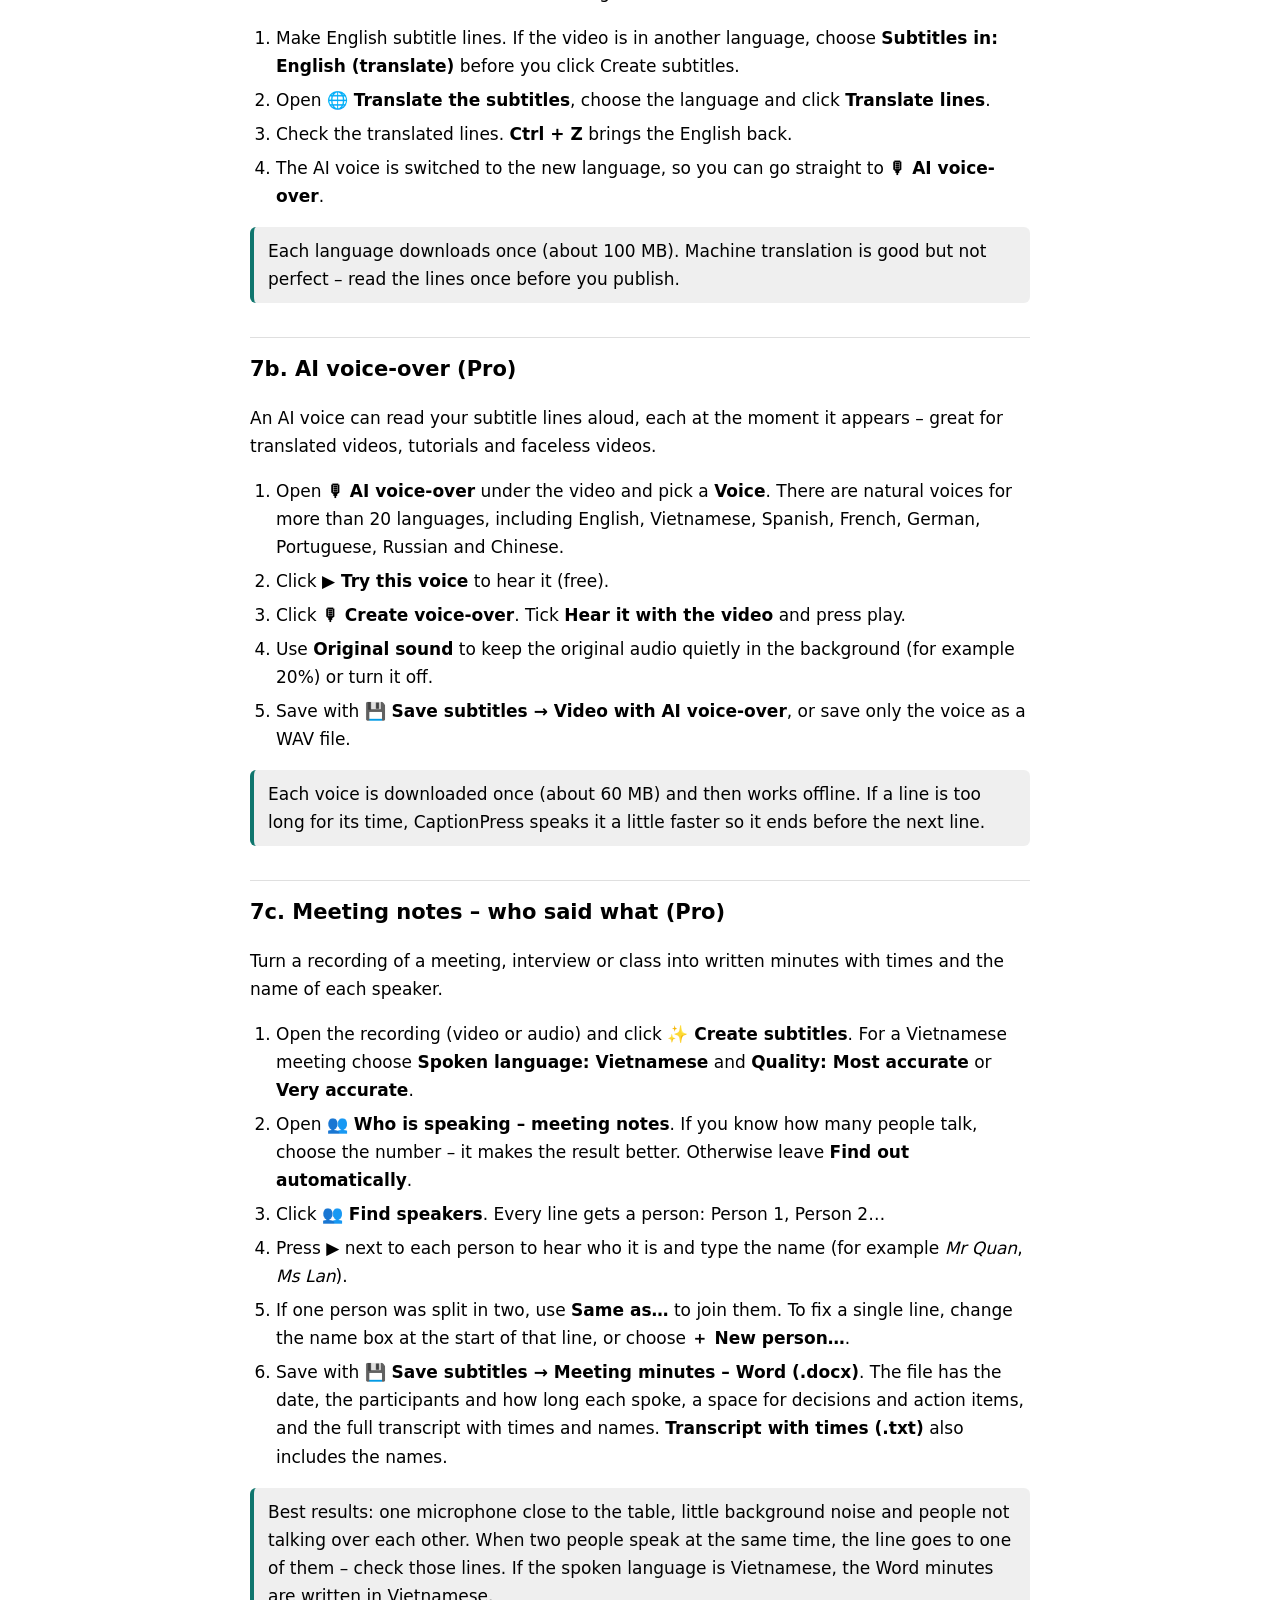
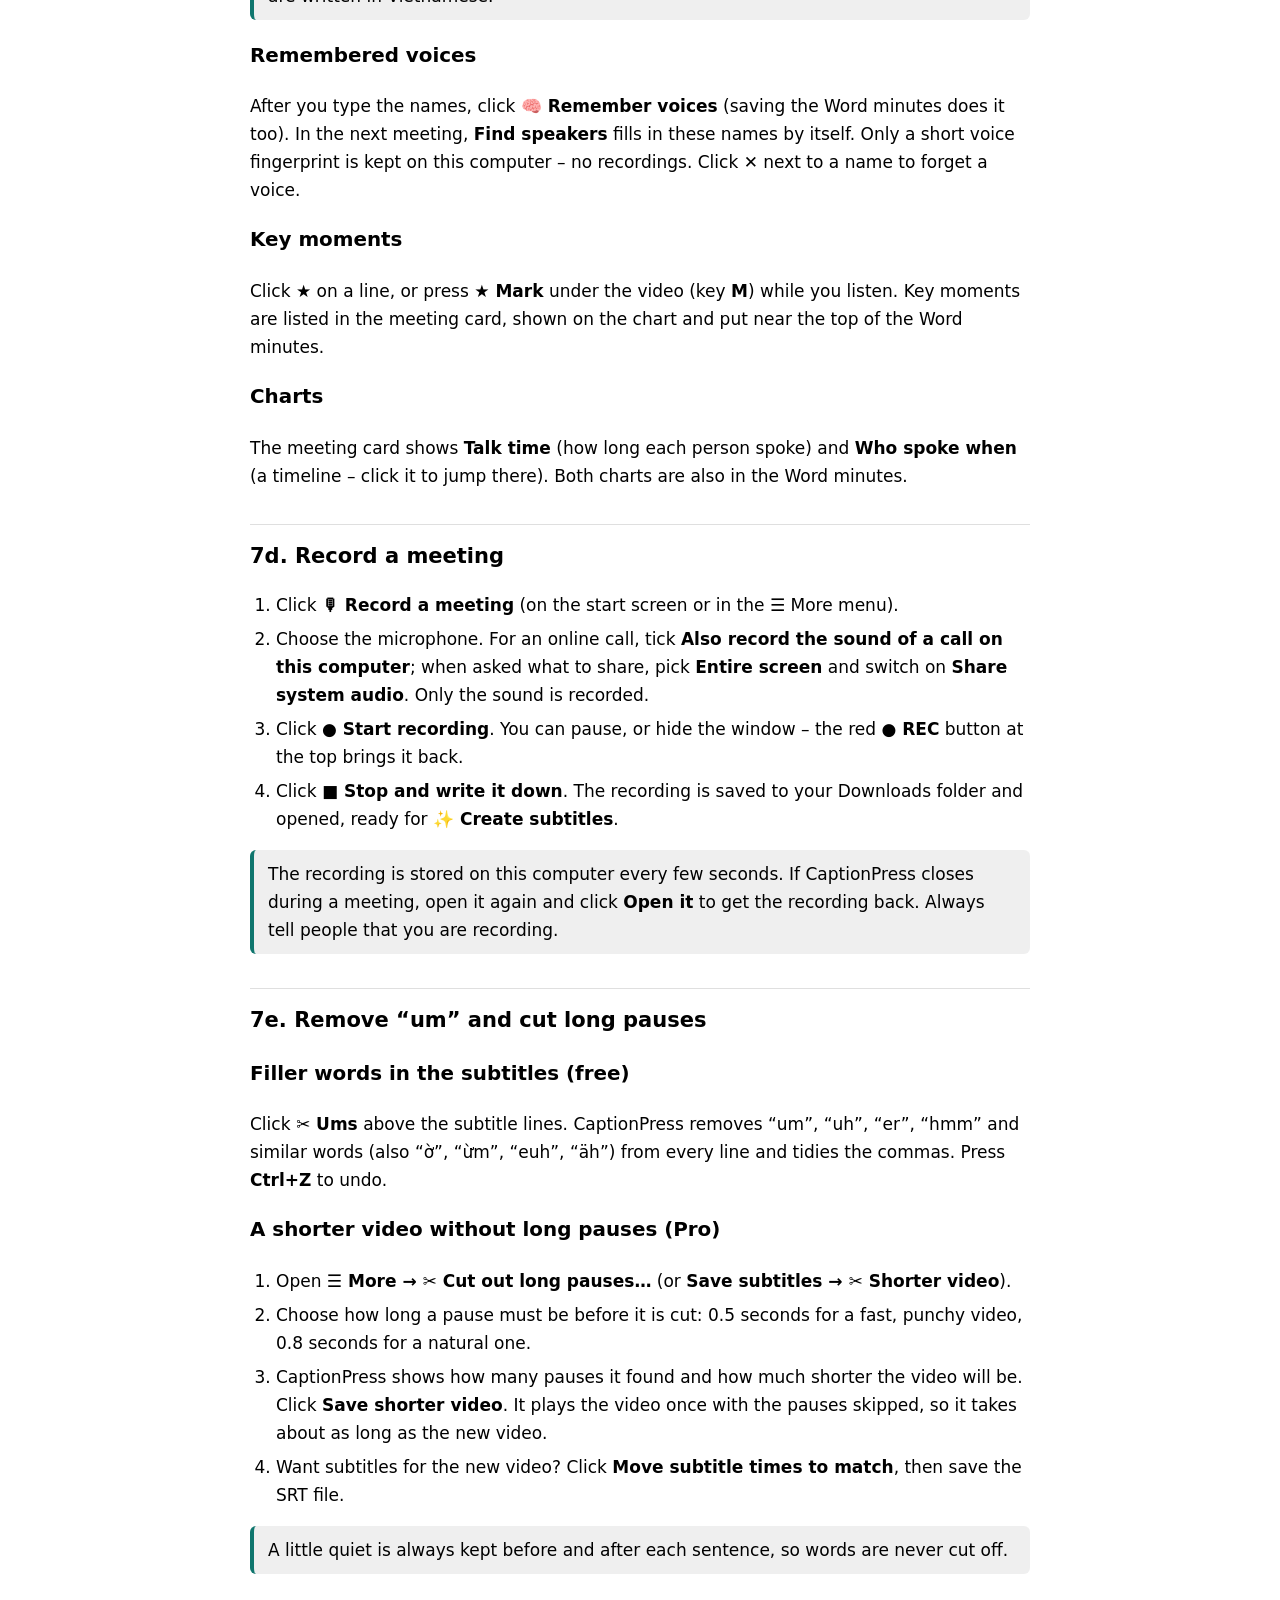
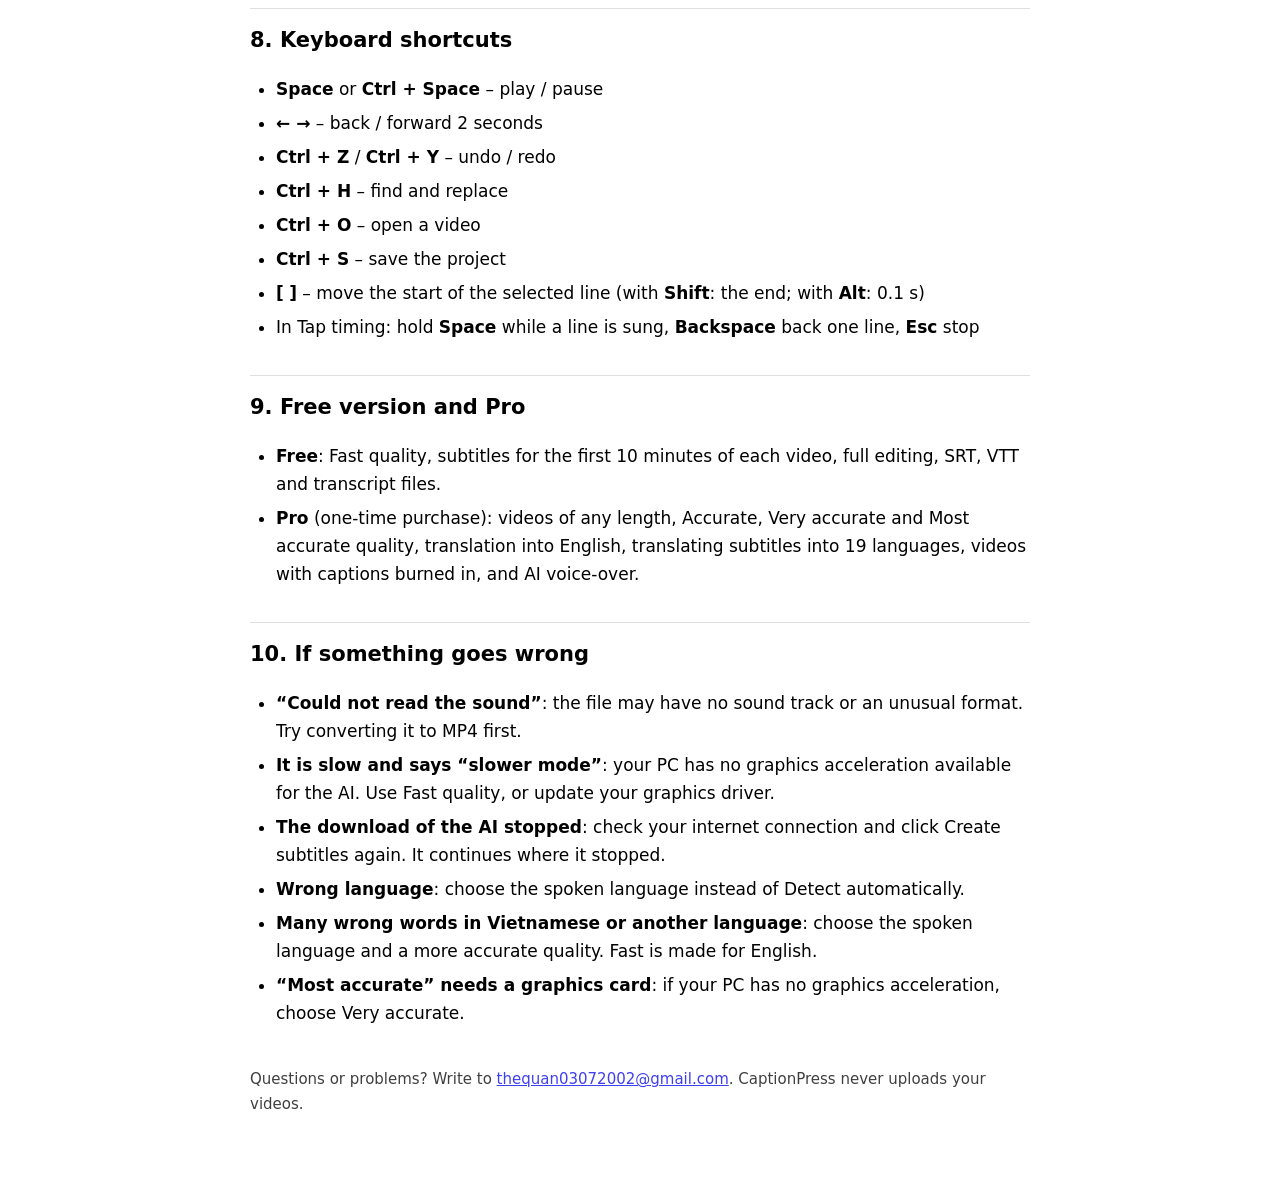
==== commit fa800122: "Timing of first/break/end lines, first-word fill on the voice, Signals shapes, effects, title card, " ====
--- a/help.html
+++ b/help.html
@@ -1,12 +1,13 @@
 <!doctype html><html lang="en"><head><meta charset="utf-8"><meta name="viewport" content="width=device-width, initial-scale=1"><title>CaptionPress – How to use</title><link rel="icon" href="icon-192.png"><style>:root{--a:#0f766e;color-scheme:light dark}body{font:17px/1.65 "Segoe UI",system-ui,sans-serif;max-width:780px;margin:0 auto;padding:28px 20px 60px}h1{font-size:30px;margin:0 0 4px}h1 img{vertical-align:-8px;border-radius:8px;margin-right:10px}h2{font-size:21px;margin:34px 0 8px;padding-top:14px;border-top:1px solid #8884}.lead{opacity:.8;margin:0 0 18px}ol,ul{padding-left:26px}li{margin:6px 0}.tip{border-left:4px solid var(--a);background:#8882;padding:10px 14px;border-radius:6px;margin:12px 0}.toc a{display:block;padding:3px 0}.foot{margin-top:40px;opacity:.75;font-size:15px}button{font:inherit;padding:8px 16px;border-radius:8px;border:1px solid #8886;cursor:pointer}figure{margin:16px 0}figure img{display:block;max-width:100%;height:auto;border:1px solid #8886;border-radius:8px}figcaption{font-size:14px;opacity:.75;margin-top:6px}@media print{.noprint{display:none}}</style></head><body><h1><img src="icon-192.png" width="40" height="40" alt="">CaptionPress – How to use</h1><p class="lead">Subtitles for your videos, made by AI on your own PC.</p><p class="noprint"><button onclick="print()">🖨 Print this guide</button></p>
-<div class="toc noprint"><a href="#s0">1. Open a video</a><a href="#s1">2. Create subtitles automatically</a><a href="#s2">3. Check and fix the lines</a><a href="#s3">4. Timing</a><a href="#s4">5. Caption look</a><a href="#s4k">5a. Karaoke &amp; lyrics videos</a><a href="#s4t">5b. Exact timing with Tap timing</a><a href="#s5">6. Save your subtitles</a><a href="#s6">7. Video with captions burned in</a><a href="#s6a">7a. Translate the subtitles</a><a href="#s6b">7b. AI voice-over</a><a href="#s6c">7c. Meeting notes – who said what</a><a href="#s6d">7d. Record a meeting</a><a href="#s6e">7e. Remove “um” and cut long pauses</a><a href="#s7">8. Keyboard shortcuts</a><a href="#s8">9. Free version and Pro</a><a href="#s9">10. If something goes wrong</a></div>
+<div class="toc noprint"><a href="#s0">1. Open a video</a><a href="#s1">2. Create subtitles automatically</a><a href="#s2">3. Check and fix the lines</a><a href="#s3">4. Timing</a><a href="#s4">5. Caption look</a><a href="#s4k">5a. Karaoke &amp; lyrics videos</a><a href="#s4t">5b. Exact timing with Tap timing</a><a href="#s4e">5c. Effects, title card and video shape</a><a href="#s5">6. Save your subtitles</a><a href="#s6">7. Video with captions burned in</a><a href="#s6a">7a. Translate the subtitles</a><a href="#s6b">7b. AI voice-over</a><a href="#s6c">7c. Meeting notes – who said what</a><a href="#s6d">7d. Record a meeting</a><a href="#s6e">7e. Remove “um” and cut long pauses</a><a href="#s7">8. Keyboard shortcuts</a><a href="#s8">9. Free version and Pro</a><a href="#s9">10. If something goes wrong</a></div>
 <h2 id="s0">1. Open a video</h2><p>Click <b>📂 Open video</b> or drag a file onto the window. CaptionPress opens MP4, MOV, MKV, WEBM and audio files such as MP3, M4A and WAV. Your file is never uploaded – everything happens on this PC.</p>
 <h2 id="s1">2. Create subtitles automatically</h2><ol><li>Choose the <b>Spoken language</b>, or leave it on <i>Detect automatically</i>.</li><li>Choose the <b>Quality</b>. <i>Fast</i> is good for clear English speech. <i>Accurate</i>, <i>Very accurate</i> and <i>Most accurate</i> (Pro) make far fewer mistakes with other languages, accents, music and noise. For Vietnamese and most other languages choose <i>Most accurate</i> (needs a graphics card) or <i>Very accurate</i>.</li><li>Click <b>✨ Create subtitles</b>. The lines appear on the right while CaptionPress listens.</li></ol><div class="tip">The very first time, CaptionPress downloads the AI (80–750 MB depending on the quality). This happens only once. After that it works without internet.</div><p>On most PCs a 10-minute video takes 1–5 minutes. Click <b>Stop</b> at any time – the lines made so far are kept.</p>
 <h3>Have the lyrics or script already?</h3><p>Open <b>📄 I have the lyrics or script</b> above the Create button and paste the words – or click <b>Open .txt file…</b> (.lrc and .srt files work too). Put <b>one subtitle per line</b>. For songs, write out every repeated chorus. Then click <b>✨ Create subtitles</b>: CaptionPress listens only to find <i>when</i> each line is sung or spoken, and keeps your words exactly as you typed them – no spelling mistakes. Lines like [Chorus] are skipped. Use <b>Clear</b> to go back to normal automatic subtitles.</p>
 <h2 id="s2">3. Check and fix the lines</h2><ul><li>Click into any line and type to fix a word. The preview on the video updates at once.</li><li><b>▶</b> plays that line. <b>✂</b> splits a line in two where your cursor is. <b>⤓</b> joins it with the next line. <b>✕</b> deletes it.</li><li><b>＋ Line</b> adds a new line at the current position of the video.</li><li><b>🔎</b> finds and replaces a word everywhere – handy for names the AI spelled wrong.</li><li>A <b>⚠</b> warning shows lines that are too long or too fast to read comfortably.</li><li><b>↶ Undo</b> and <b>↷ Redo</b> work for every change. Your lines are saved automatically and come back when you open the same video again.</li></ul>
 <h2 id="s3">4. Timing</h2><ul><li>Type a new start or end time, for example <i>1:23.4</i>.</li><li>Or play the video and click <b>⇤</b> to start the line now, or <b>⇥</b> to end it now.</li><li>If all subtitles are a little early or late, click <b>⇄ Timing</b> and move every line by a few tenths of a second.</li></ul>
-<h2 id="s4">5. Caption look</h2><p>Open <b>Caption look</b> under the video. Click a ready-made style to start:</p><ul><li><b>Classic</b> – the whole line in a dark box, for any video.</li><li><b>TikTok bold</b> – big capital letters with an outline; the word being spoken lights up.</li><li><b>Pop-up words</b> – two or three big words at a time pop up in the middle, the way TikTok, Reels and Shorts creators do it.</li><li><b>Karaoke</b> – the words fill with colour as they are spoken.</li><li><b>Box highlight</b> – a dark box with the spoken word in colour.</li></ul><p>Then change anything you like: <b>Animation</b>, <b>Highlight colour</b>, text size, position (bottom, middle or top), text colour, background, <b>Font</b> (Extra bold looks best on phones), <b>CAPITAL LETTERS</b> and letters per line (32 is good for phone videos, 42 is standard).</p><div class="tip">The word timing is worked out from each line's start and end, so it keeps working after you fix the words. If the highlight runs ahead or behind, split a long line into two shorter lines – each line gets its own exact time.</div><p>The preview shows exactly what the saved video will look like. Animations are kept when you save a video with captions burned in (Pro). SRT and VTT files keep only the words and times.</p><h2 id="s4k">5a. Karaoke &amp; lyrics videos</h2><p>For songs, paste the lyrics in <b>📄 I have the lyrics or script</b> (one sung line per line) and click <b>✨ Create subtitles</b>. CaptionPress keeps your words and times every word to the singing. Then open <b>Caption look</b> and click <b>Karaoke – 2 lines</b>:</p><ul><li>Lines take turns in an <b>upper row</b> (left) and a <b>lower row</b> (right). The next line already waits in the other row, so the singer can read ahead.</li><li>The sung part fills <b>word by word</b> in the <b>Sung colour</b>; the rest stays in the <b>Unsung colour</b>. Change both colours and the outlines as you like.</li><li><b>Lead-in dots</b> (for <b>Karaoke</b> and <b>Karaoke – 2 lines</b>): before the first line and after an instrumental break, 4 dots count down – the last one goes away exactly when the singing starts. Choose how long a break must be (<b>8 seconds or more</b> by default).</li><li><b>Colour fill</b>: <b>Even</b> moves the colour through every word at the speed it is sung – slowly over a long held note – and straight on through the tiny gaps between words; <b>Smooth</b> gives each word a soft start and end.</li><li><b>Karaoke timing</b>: if the colour runs a little ahead of (or behind) the voice, move this slider – right = later, left = earlier. It changes only the highlight, not the line times.</li><li><b>Font</b>: click the font button to use any font on your PC – <b>Use fonts on this PC…</b> lists them all (allow it when asked), or type a font name. Choose a font with Vietnamese letters for Vietnamese songs.</li><li><b>Move left / right</b>, <b>Move up / down</b> – or simply drag the caption on the video – to place the lyrics anywhere. <b>Line on screen</b> puts a line on the left, in the centre or on the right. Every slider shows its value, and <b>↺ Reset to default</b> puts size and position back.</li><li>With <b>Karaoke – 2 lines</b> the <b>Upper line</b> and <b>Lower line</b> each have their own <b>Line on screen</b> (left, centre or right – by default the upper line on the left and the lower line on the right), <b>Left / right</b>, <b>Up / down</b>, <b>Size</b> (50–200 %) and <b>Width</b> (narrower or wider letters, 50–200 %). The saved video looks exactly like the preview, and the settings are kept in the project file.</li></ul><div class="tip">Free users can try Karaoke – 2 lines in the preview (it shows a “PREVIEW ★ CaptionPress Pro” mark). Saving the karaoke video – <b>💾 Save subtitles → 🎬 Video with captions burned in</b> – is part of Pro.</div><h3>Save your work as a project</h3><p><b>☰ More → 💾 Save project…</b> (or <b>Ctrl+S</b>) saves a <i>.cpproj</i> file with all lines and word times, the caption look, the lyrics and the name of the video. <b>☰ More → 📂 Open project…</b> – or a double-click on the .cpproj file in Windows (with the CaptionPress app installed from the Microsoft Store) – brings it all back – then open the same video again. CaptionPress warns you if the video looks different from the one the project was made for.</p>
-<h2 id="s4t">5b. Exact timing with Tap timing</h2><p>Automatic timing of sung music is never perfect. For exact karaoke, time the lines yourself – it takes about as long as the song:</p><ol><li>Paste the lyrics (or make the subtitle lines first), then click <b>🎵 Tap timing</b> (above the subtitle lines or under the lyrics).</li><li>Choose <b>How to tap</b>: <b>Hold Space while each line is sung</b> (press when the line starts, let go when it ends), <b>Tap once when each line starts</b>, or <b>Tap every word</b> for an exact word-by-word highlight. Choose a <b>Speed</b> – 0.5× or 0.75× makes it easier.</li><li>Click <b>▶ Start</b>. The line to sing is shown big, the next one under it. Use <b>Space</b> or the big button.</li><li>Made a mistake? <b>Backspace</b> or <b>←</b> goes back one line and plays it again. <b>Esc</b> or <b>✓ Finish</b> stops – the lines you timed are kept; open Tap timing again to go on from the next line.</li></ol><p>The words inside each line are spread by syllable length, so the karaoke colour still fills word by word. <b>Ctrl+Z</b> undoes a whole tapping session. Tap timing is free.</p><h3>Fine-tune one line</h3><p>Click a line in the list: a bar appears with <b>Start</b> and <b>End</b> buttons (−0.1, −0.05, +0.05, +0.1 seconds). Keys: <b>[</b> / <b>]</b> move the start earlier / later, <b>Shift+[</b> / <b>Shift+]</b> the end, add <b>Alt</b> for 0.1 s. Tick <b>Move the lines after it too</b> to shift everything that follows. After each change the line plays once so you hear the result.</p>
+<h2 id="s4">5. Caption look</h2><p>Open <b>Caption look</b> under the video. Click a ready-made style to start:</p><ul><li><b>Classic</b> – the whole line in a dark box, for any video.</li><li><b>TikTok bold</b> – big capital letters with an outline; the word being spoken lights up.</li><li><b>Pop-up words</b> – two or three big words at a time pop up in the middle, the way TikTok, Reels and Shorts creators do it.</li><li><b>Karaoke</b> – the words fill with colour as they are spoken.</li><li><b>Box highlight</b> – a dark box with the spoken word in colour.</li></ul><p>Then change anything you like: <b>Animation</b>, <b>Highlight colour</b>, text size, position (bottom, middle or top), text colour, background, <b>Font</b> (Extra bold looks best on phones), <b>CAPITAL LETTERS</b> and letters per line (32 is good for phone videos, 42 is standard).</p><div class="tip">The word timing is worked out from each line's start and end, so it keeps working after you fix the words. If the highlight runs ahead or behind, split a long line into two shorter lines – each line gets its own exact time.</div><p>The preview shows exactly what the saved video will look like. Animations are kept when you save a video with captions burned in (Pro). SRT and VTT files keep only the words and times.</p><h2 id="s4k">5a. Karaoke &amp; lyrics videos</h2><p>For songs, paste the lyrics in <b>📄 I have the lyrics or script</b> (one sung line per line) and click <b>✨ Create subtitles</b>. CaptionPress keeps your words and times every word to the singing. Then open <b>Caption look</b> and click <b>Karaoke – 2 lines</b>:</p><ul><li>Lines take turns in an <b>upper row</b> (left) and a <b>lower row</b> (right). The next line already waits in the other row, so the singer can read ahead.</li><li>The sung part fills <b>word by word</b> in the <b>Sung colour</b>; the rest stays in the <b>Unsung colour</b>. Change both colours and the outlines as you like.</li><li><b>Signals</b> (for <b>Karaoke</b> and <b>Karaoke – 2 lines</b>): before the first line and after an instrumental break, 4 signals count down – the last one goes away exactly when the singing starts. Choose the <b>Signal shape</b> (dots, music notes, triangles or squares) and how long a break must be (<b>8 seconds or more</b> by default).</li><li><b>Colour fill</b>: <b>Even</b> moves the colour through every word at the speed it is sung – slowly over a long held note – and straight on through the tiny gaps between words; <b>Smooth</b> gives each word a soft start and end.</li><li><b>Karaoke timing</b>: if the colour runs a little ahead of (or behind) the voice, move this slider – right = later, left = earlier. It changes only the highlight, not the line times.</li><li><b>Font</b>: click the font button to use any font on your PC – <b>Use fonts on this PC…</b> lists them all (allow it when asked), or type a font name. Choose a font with Vietnamese letters for Vietnamese songs.</li><li><b>Move left / right</b>, <b>Move up / down</b> – or simply drag the caption on the video – to place the lyrics anywhere. <b>Line on screen</b> puts a line on the left, in the centre or on the right. Every slider shows its value – positions go from <b>−1</b> (far left / down) through <b>0</b> (the default place) to <b>+1</b> (far right / up) – and <b>↺ Reset to default</b> puts size and position back.</li><li>With <b>Karaoke – 2 lines</b> the <b>Upper line</b> and <b>Lower line</b> each have their own <b>Line on screen</b> (left, centre or right – by default the upper line on the left and the lower line on the right), <b>Left / right</b>, <b>Up / down</b>, <b>Size</b> (50–200 %) and <b>Width</b> (narrower or wider letters, 50–200 %). The saved video looks exactly like the preview, and the settings are kept in the project file.</li></ul><div class="tip">Free users can try Karaoke – 2 lines in the preview (it shows a “PREVIEW ★ CaptionPress Pro” mark). Saving the karaoke video – <b>💾 Save subtitles → 🎬 Video with captions burned in</b> – is part of Pro.</div><h3>Save your work as a project</h3><p><b>☰ More → 💾 Save project…</b> (or <b>Ctrl+S</b>) saves a <i>.cpproj</i> file with all lines and word times, the caption look, the lyrics and the name of the video. <b>☰ More → 📂 Open project…</b> – or a double-click on the .cpproj file in Windows (with the CaptionPress app installed from the Microsoft Store) – brings it all back – then open the same video again. CaptionPress warns you if the video looks different from the one the project was made for.</p>
+<h2 id="s4t">5b. Exact timing with Tap timing</h2><p>Automatic timing of sung music is never perfect. For exact karaoke, time the lines yourself – it takes about as long as the song:</p><ol><li>Paste the lyrics (or make the subtitle lines first), then click <b>🎵 Tap timing</b> (above the subtitle lines or under the lyrics).</li><li>Choose <b>How to tap</b>: <b>Hold Space while each line is sung</b> (press when the line starts, let go when it ends), <b>Tap once when each line starts</b>, or <b>Tap every word</b> for an exact word-by-word highlight. Choose a <b>Speed</b> – 0.5× or 0.75× makes it easier.</li><li>Click <b>▶ Start</b>. The line to sing is shown big, the next one under it. Use <b>Space</b> or the big button.</li><li>Made a mistake? <b>Backspace</b> or <b>←</b> goes back one line and plays it again. <b>Esc</b> or <b>✓ Finish</b> stops – the lines you timed are kept; open Tap timing again to go on from the next line.</li></ol><p>The colour of a line's first word starts exactly when the voice starts (CaptionPress puts it on the sung onset near your key press); the line itself appears a moment before. The words inside each line are spread by syllable length, so the karaoke colour still fills word by word. <b>Ctrl+Z</b> undoes a whole tapping session. Tap timing is free.</p><h3>Fine-tune one line</h3><p>Click a line in the list: a bar appears with <b>Start</b> and <b>End</b> buttons (−0.1, −0.05, +0.05, +0.1 seconds). Keys: <b>[</b> / <b>]</b> move the start earlier / later, <b>Shift+[</b> / <b>Shift+]</b> the end, add <b>Alt</b> for 0.1 s. Tick <b>Move the lines after it too</b> to shift everything that follows. After each change the line plays once so you hear the result.</p>
+<h2 id="s4e">5c. Effects, title card and video shape</h2><p>Open <b>✨ Effects, title &amp; video shape</b> under the video:</p><ul><li><b>Line effect</b>: each line fades, zooms or slides in, and fades out when it is done.</li><li><b>Glow</b> around the sung words, <b>Outline thickness</b> (0–300 %), and a <b>Two-colour fill</b> (the sung colour runs into a second colour from top to bottom).</li><li><b>Duet</b>: click a line in the list and choose <b>Who sings</b> in the bar above the lines – <b>Singer A</b>, <b>Singer B</b> or <b>Both</b>. Each has its own sung colour.</li><li><b>Title card</b>: song title, singer and “Music &amp; lyrics” shown at the start for 3, 5 or 8 seconds.</li><li><b>Video shape</b>: the same as the video, or <b>1080p 16:9</b> (YouTube), <b>1080×1920 9:16</b> (TikTok, Reels, Shorts) or <b>1080×1080 1:1</b>. The video is fitted inside; the space around it shows the <b>Background colour</b> or a <b>Background picture</b> (darkened as you choose). For an MP3 or other sound file the picture fills the whole video – a lyrics video from a song and one picture.</li></ul><div class="tip">The preview shows exactly what the saved video looks like. These effects, Karaoke – 2 lines and Signals are part of Pro in the saved video; without Pro you can try them in the preview, which then shows a “PREVIEW ★ CaptionPress Pro” mark. The background picture is not kept in the project file – choose it again after restarting.</div>
 <h2 id="s5">6. Save your subtitles</h2><p>Click <b>💾 Save subtitles</b>:</p><ul><li><b>.srt</b> – works with YouTube, Facebook, LinkedIn, Premiere Pro, DaVinci Resolve, CapCut, VLC and most players.</li><li><b>.vtt</b> – for websites and some video platforms.</li><li><b>Transcript</b> – the text without or with times, for notes, blog posts or show notes.</li></ul><p>The file goes to your <b>Downloads</b> folder. To edit an existing subtitle file, choose <b>☰ More → Open a subtitle file</b>.</p>
 <h2 id="s6">7. Video with captions burned in (Pro)</h2><p>For TikTok, Instagram Reels and YouTube Shorts the words should be part of the picture. Choose <b>💾 Save subtitles → Video with captions burned in</b> and click <b>Start</b>. CaptionPress plays the video once and records it with your captions, so it takes as long as the video. Keep the window open until it is finished.</p>
 <h2 id="s6a">7a. Translate the subtitles (Pro)</h2><p>CaptionPress can turn English subtitle lines into Vietnamese, Spanish, French, German, Italian, Chinese, Japanese, Russian, Ukrainian, Indonesian, Hindi, Arabic, Dutch, Swedish, Danish, Finnish, Czech, Romanian or Hungarian.</p><ol><li>Make English subtitle lines. If the video is in another language, choose <b>Subtitles in: English (translate)</b> before you click Create subtitles.</li><li>Open <b>🌐 Translate the subtitles</b>, choose the language and click <b>Translate lines</b>.</li><li>Check the translated lines. <b>Ctrl + Z</b> brings the English back.</li><li>The AI voice is switched to the new language, so you can go straight to <b>🎙 AI voice-over</b>.</li></ol><div class="tip">Each language downloads once (about 100 MB). Machine translation is good but not perfect – read the lines once before you publish.</div><h2 id="s6b">7b. AI voice-over (Pro)</h2><p>An AI voice can read your subtitle lines aloud, each at the moment it appears – great for translated videos, tutorials and faceless videos.</p><ol><li>Open <b>🎙 AI voice-over</b> under the video and pick a <b>Voice</b>. There are natural voices for more than 20 languages, including English, Vietnamese, Spanish, French, German, Portuguese, Russian and Chinese.</li><li>Click <b>▶ Try this voice</b> to hear it (free).</li><li>Click <b>🎙 Create voice-over</b>. Tick <b>Hear it with the video</b> and press play.</li><li>Use <b>Original sound</b> to keep the original audio quietly in the background (for example 20%) or turn it off.</li><li>Save with <b>💾 Save subtitles → Video with AI voice-over</b>, or save only the voice as a WAV file.</li></ol><div class="tip">Each voice is downloaded once (about 60 MB) and then works offline. If a line is too long for its time, CaptionPress speaks it a little faster so it ends before the next line.</div><h2 id="s6c">7c. Meeting notes – who said what (Pro)</h2><p>Turn a recording of a meeting, interview or class into written minutes with times and the name of each speaker.</p><ol><li>Open the recording (video or audio) and click <b>✨ Create subtitles</b>. For a Vietnamese meeting choose <b>Spoken language: Vietnamese</b> and <b>Quality: Most accurate</b> or <b>Very accurate</b>.</li><li>Open <b>👥 Who is speaking – meeting notes</b>. If you know how many people talk, choose the number – it makes the result better. Otherwise leave <b>Find out automatically</b>.</li><li>Click <b>👥 Find speakers</b>. Every line gets a person: Person 1, Person 2…</li><li>Press <b>▶</b> next to each person to hear who it is and type the name (for example <i>Mr Quan</i>, <i>Ms Lan</i>).</li><li>If one person was split in two, use <b>Same as…</b> to join them. To fix a single line, change the name box at the start of that line, or choose <b>＋ New person…</b>.</li><li>Save with <b>💾 Save subtitles → Meeting minutes – Word (.docx)</b>. The file has the date, the participants and how long each spoke, a space for decisions and action items, and the full transcript with times and names. <b>Transcript with times (.txt)</b> also includes the names.</li></ol><div class="tip">Best results: one microphone close to the table, little background noise and people not talking over each other. When two people speak at the same time, the line goes to one of them – check those lines. If the spoken language is Vietnamese, the Word minutes are written in Vietnamese.</div><h3>Remembered voices</h3><p>After you type the names, click <b>🧠 Remember voices</b> (saving the Word minutes does it too). In the next meeting, <b>Find speakers</b> fills in these names by itself. Only a short voice fingerprint is kept on this computer – no recordings. Click ✕ next to a name to forget a voice.</p><h3>Key moments</h3><p>Click <b>★</b> on a line, or press <b>★ Mark</b> under the video (key <b>M</b>) while you listen. Key moments are listed in the meeting card, shown on the chart and put near the top of the Word minutes.</p><h3>Charts</h3><p>The meeting card shows <b>Talk time</b> (how long each person spoke) and <b>Who spoke when</b> (a timeline – click it to jump there). Both charts are also in the Word minutes.</p><h2 id="s6d">7d. Record a meeting</h2><ol><li>Click <b>🎙 Record a meeting</b> (on the start screen or in the ☰ More menu).</li><li>Choose the microphone. For an online call, tick <b>Also record the sound of a call on this computer</b>; when asked what to share, pick <b>Entire screen</b> and switch on <b>Share system audio</b>. Only the sound is recorded.</li><li>Click <b>● Start recording</b>. You can pause, or hide the window – the red <b>● REC</b> button at the top brings it back.</li><li>Click <b>■ Stop and write it down</b>. The recording is saved to your Downloads folder and opened, ready for <b>✨ Create subtitles</b>.</li></ol><div class="tip">The recording is stored on this computer every few seconds. If CaptionPress closes during a meeting, open it again and click <b>Open it</b> to get the recording back. Always tell people that you are recording.</div><h2 id="s6e">7e. Remove “um” and cut long pauses</h2><h3>Filler words in the subtitles (free)</h3><p>Click <b>✂ Ums</b> above the subtitle lines. CaptionPress removes “um”, “uh”, “er”, “hmm” and similar words (also “ờ”, “ừm”, “euh”, “äh”) from every line and tidies the commas. Press <b>Ctrl+Z</b> to undo.</p><h3>A shorter video without long pauses (Pro)</h3><ol><li>Open <b>☰ More → ✂ Cut out long pauses…</b> (or <b>Save subtitles → ✂ Shorter video</b>).</li><li>Choose how long a pause must be before it is cut: 0.5 seconds for a fast, punchy video, 0.8 seconds for a natural one.</li><li>CaptionPress shows how many pauses it found and how much shorter the video will be. Click <b>Save shorter video</b>. It plays the video once with the pauses skipped, so it takes about as long as the new video.</li><li>Want subtitles for the new video? Click <b>Move subtitle times to match</b>, then save the SRT file.</li></ol><div class="tip">A little quiet is always kept before and after each sentence, so words are never cut off.</div><h2 id="s7">8. Keyboard shortcuts</h2><ul><li><b>Space</b> or <b>Ctrl + Space</b> – play / pause</li><li><b>← →</b> – back / forward 2 seconds</li><li><b>Ctrl + Z</b> / <b>Ctrl + Y</b> – undo / redo</li><li><b>Ctrl + H</b> – find and replace</li><li><b>Ctrl + O</b> – open a video</li><li><b>Ctrl + S</b> – save the project</li><li><b>[</b> <b>]</b> – move the start of the selected line (with <b>Shift</b>: the end; with <b>Alt</b>: 0.1 s)</li><li>In Tap timing: hold <b>Space</b> while a line is sung, <b>Backspace</b> back one line, <b>Esc</b> stop</li></ul>
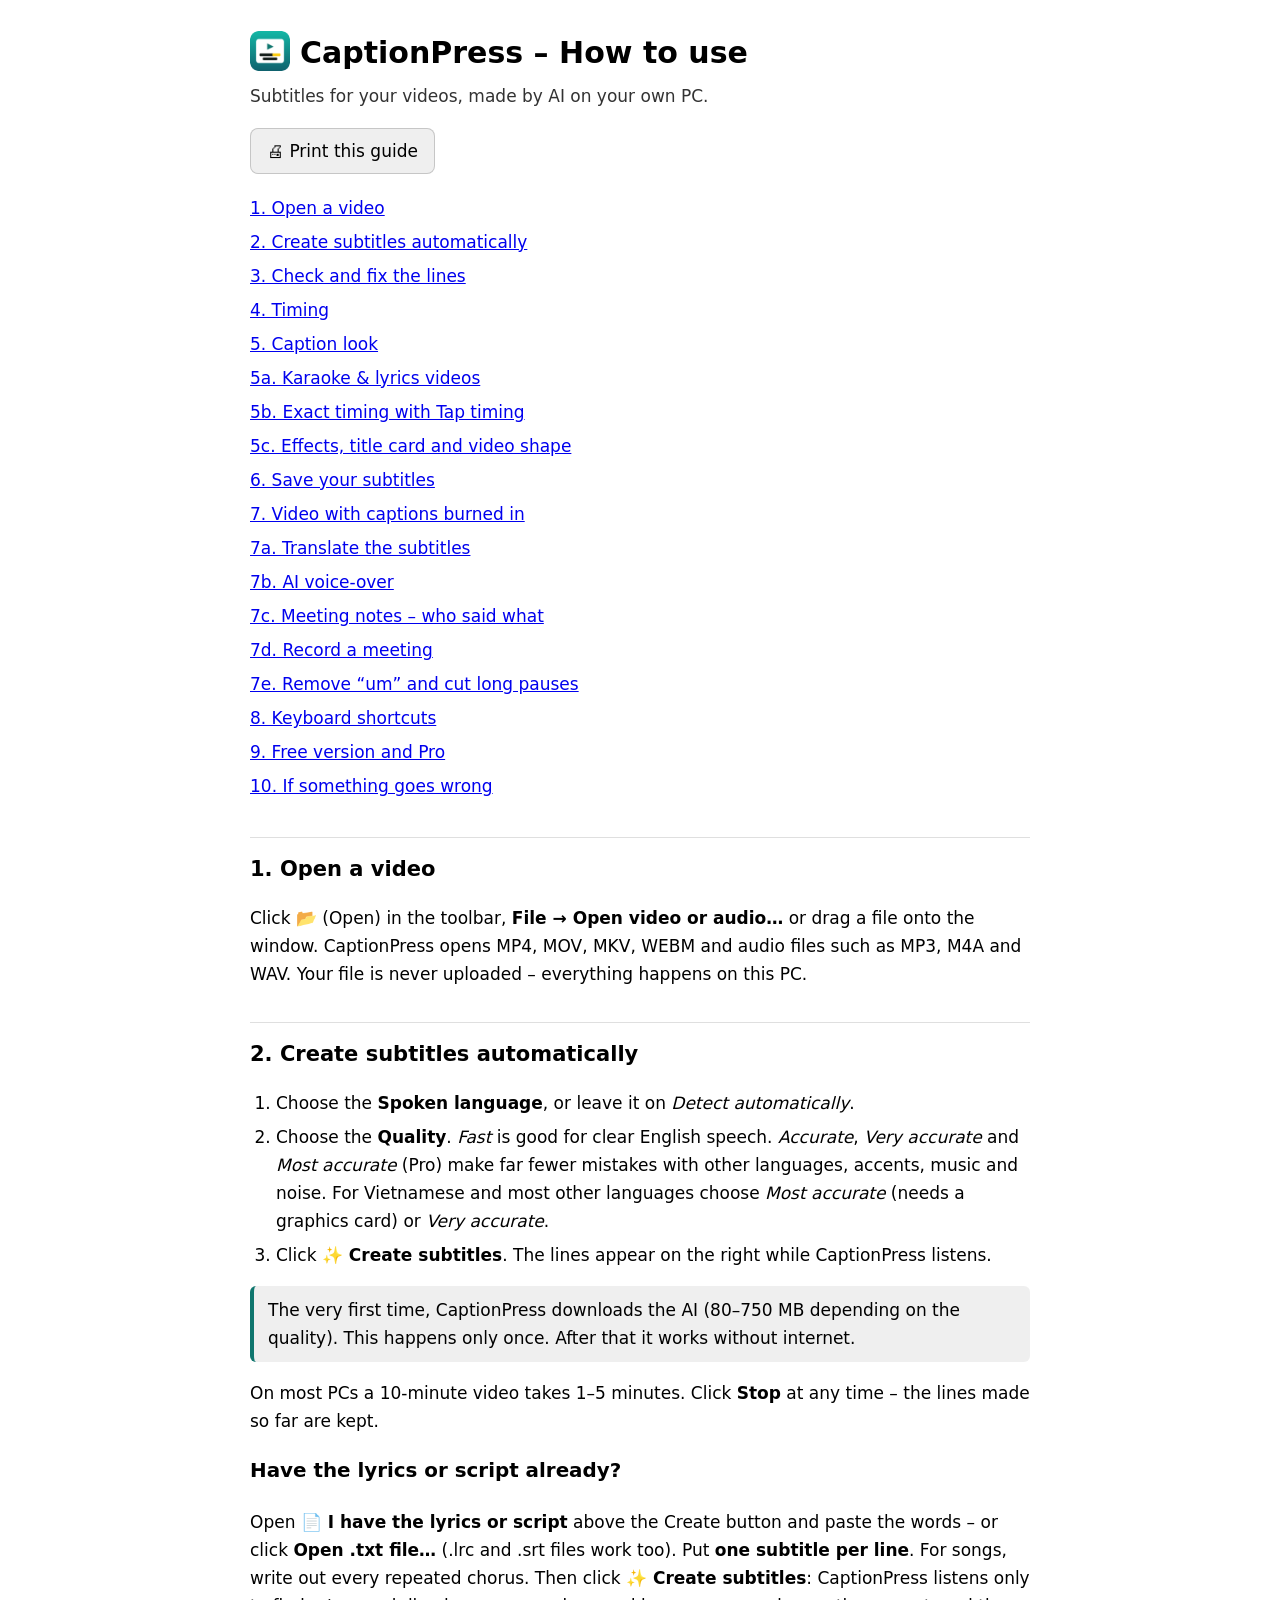
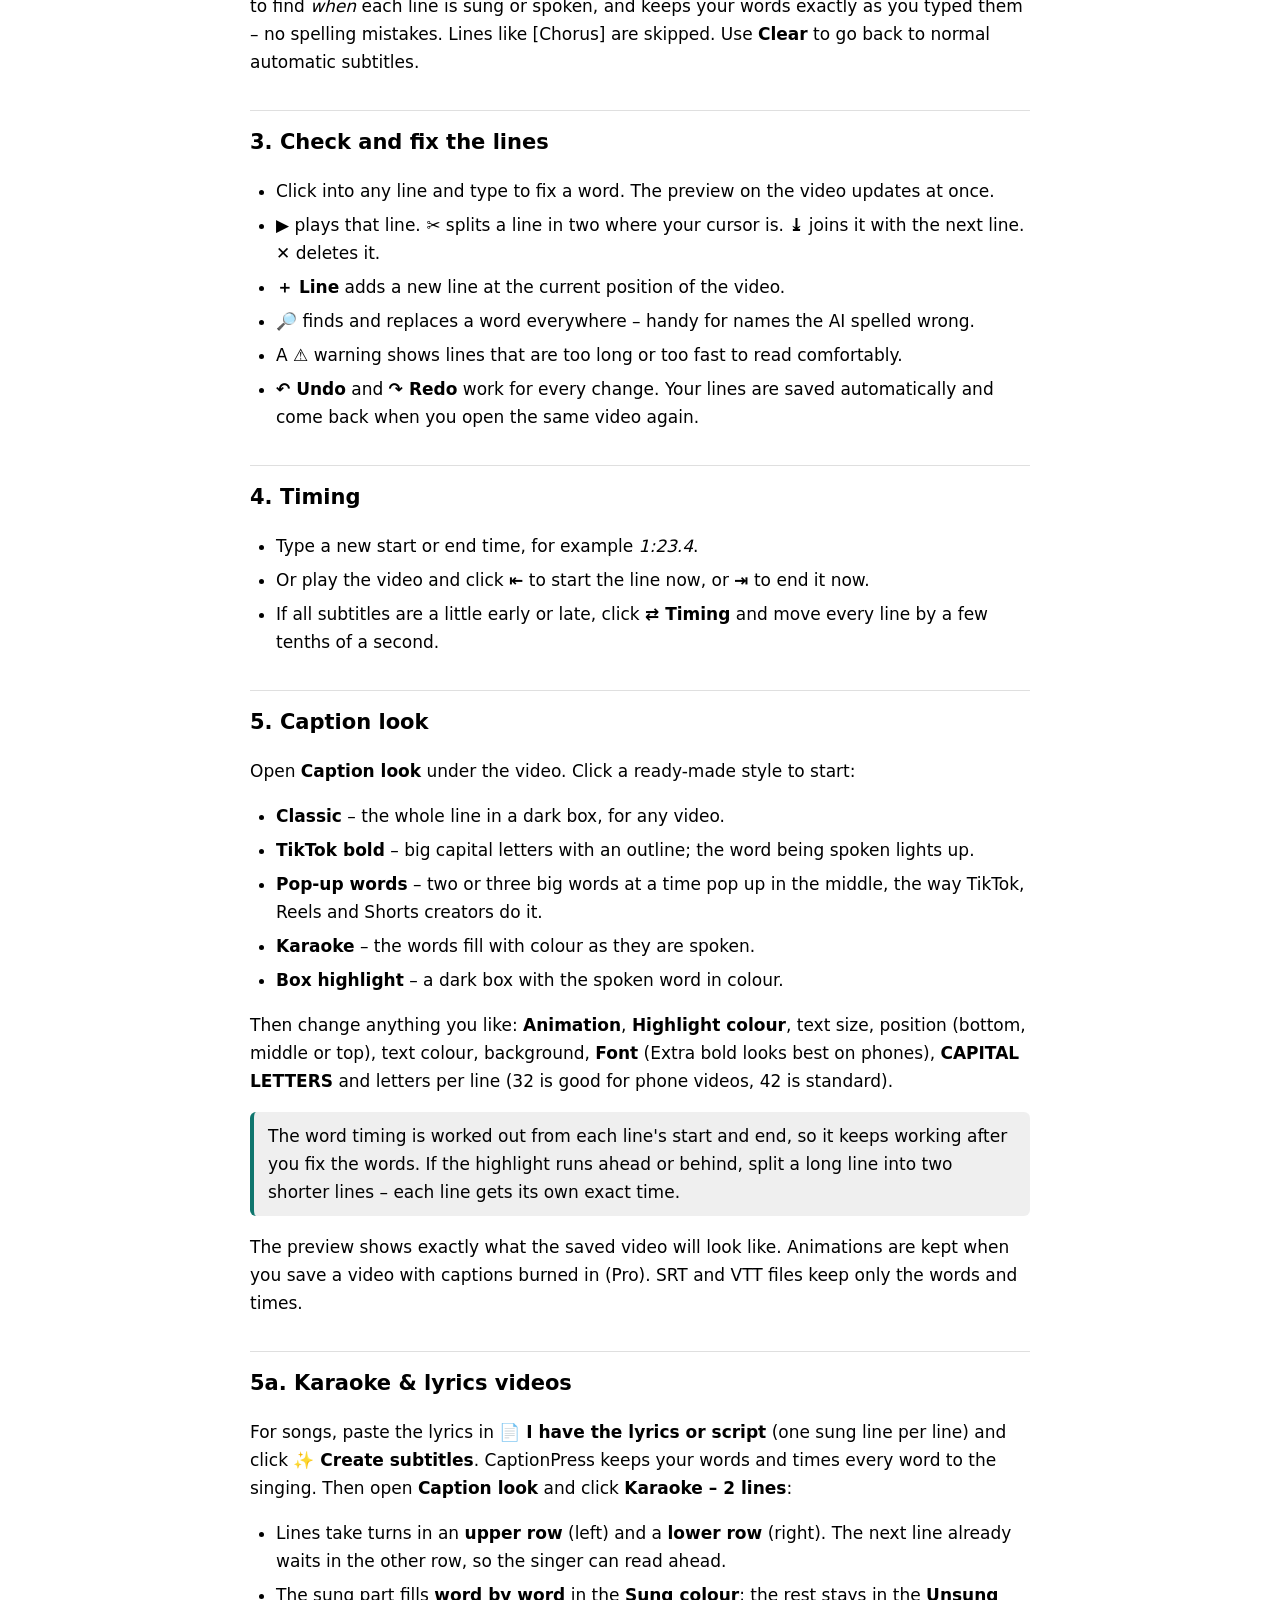
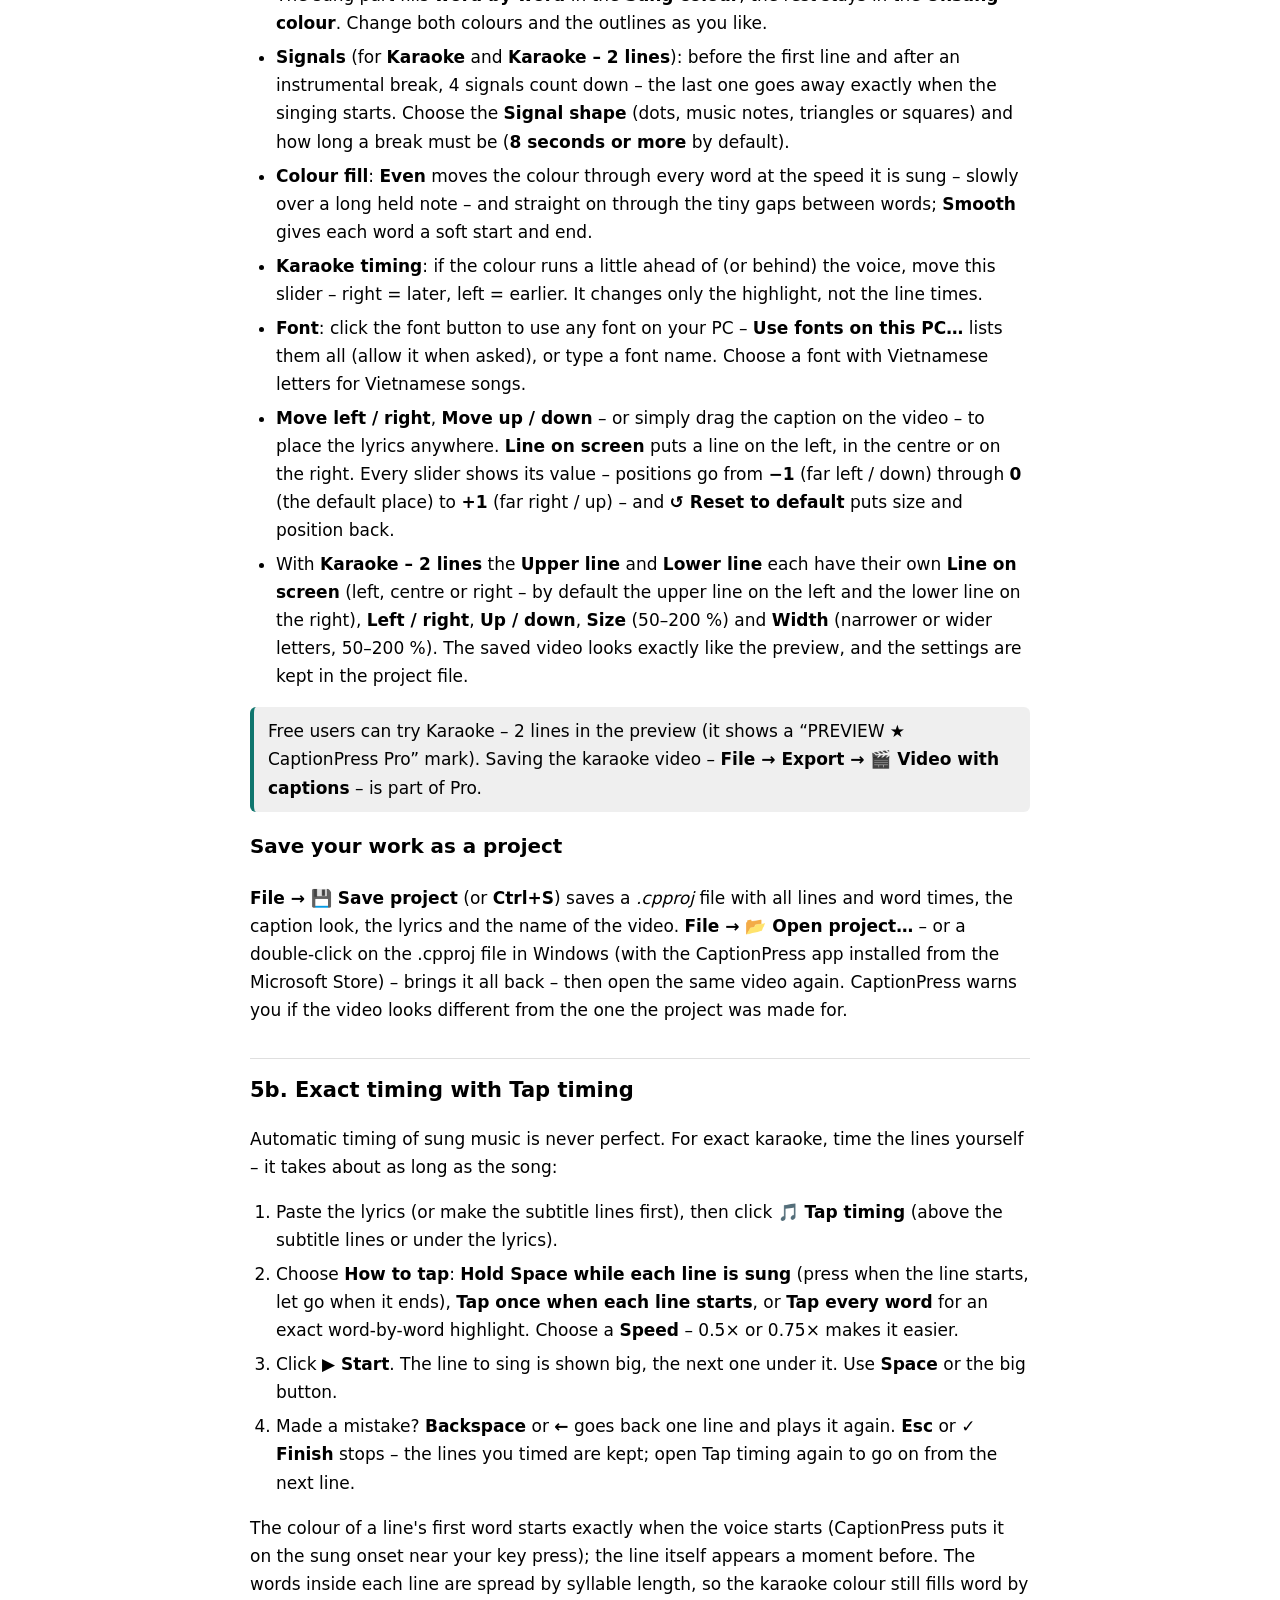
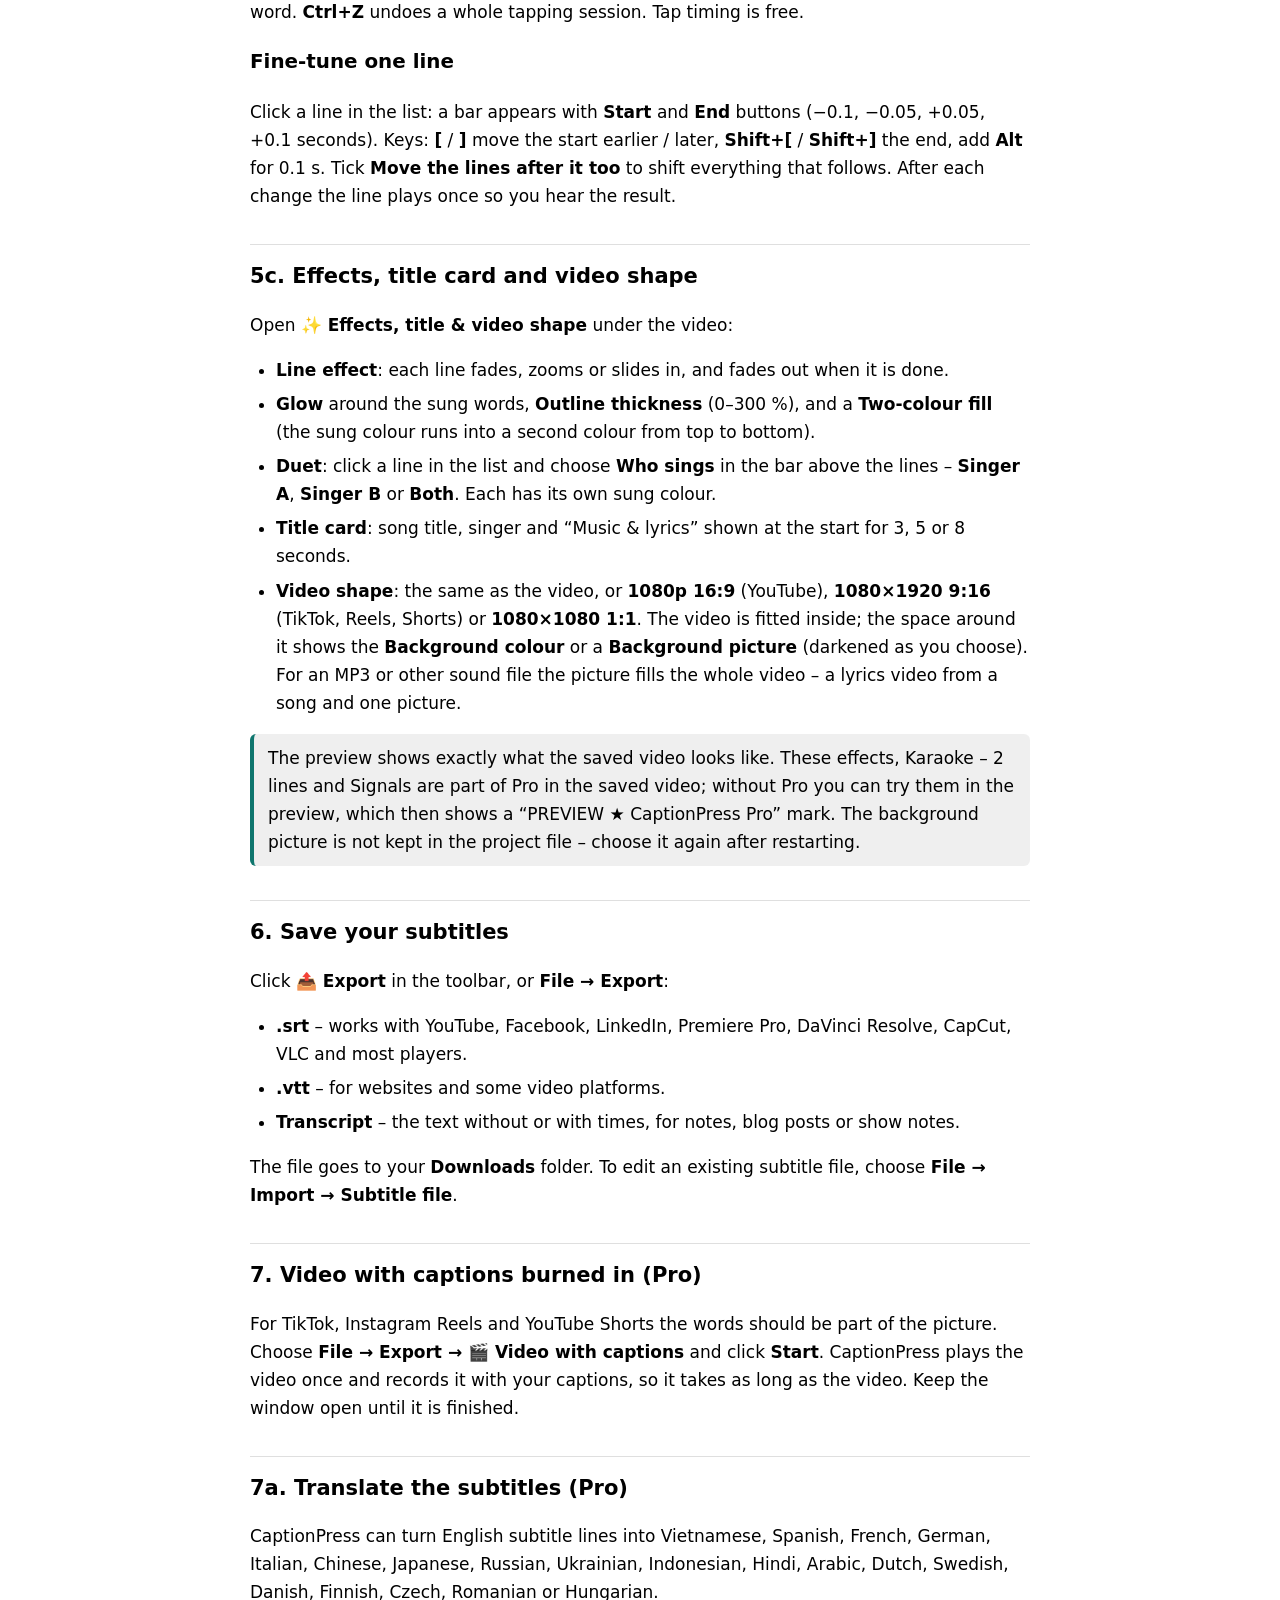
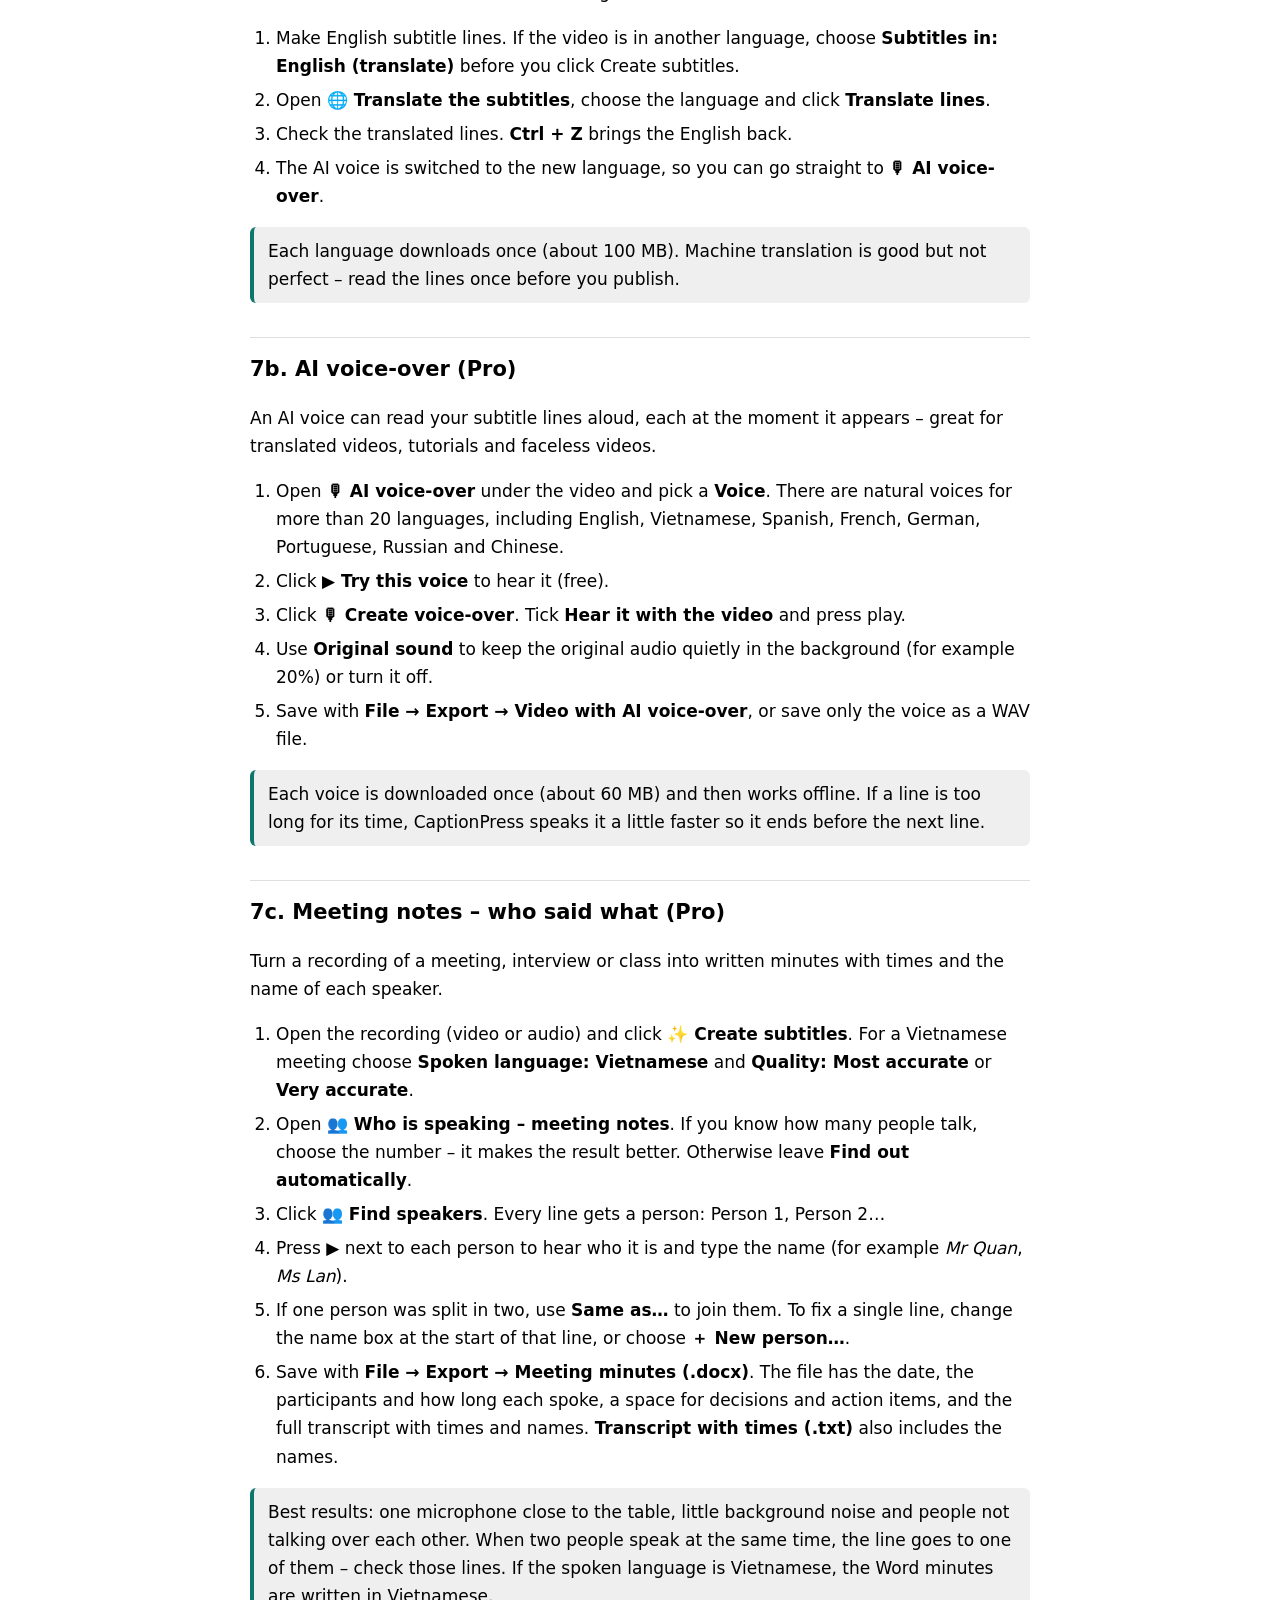
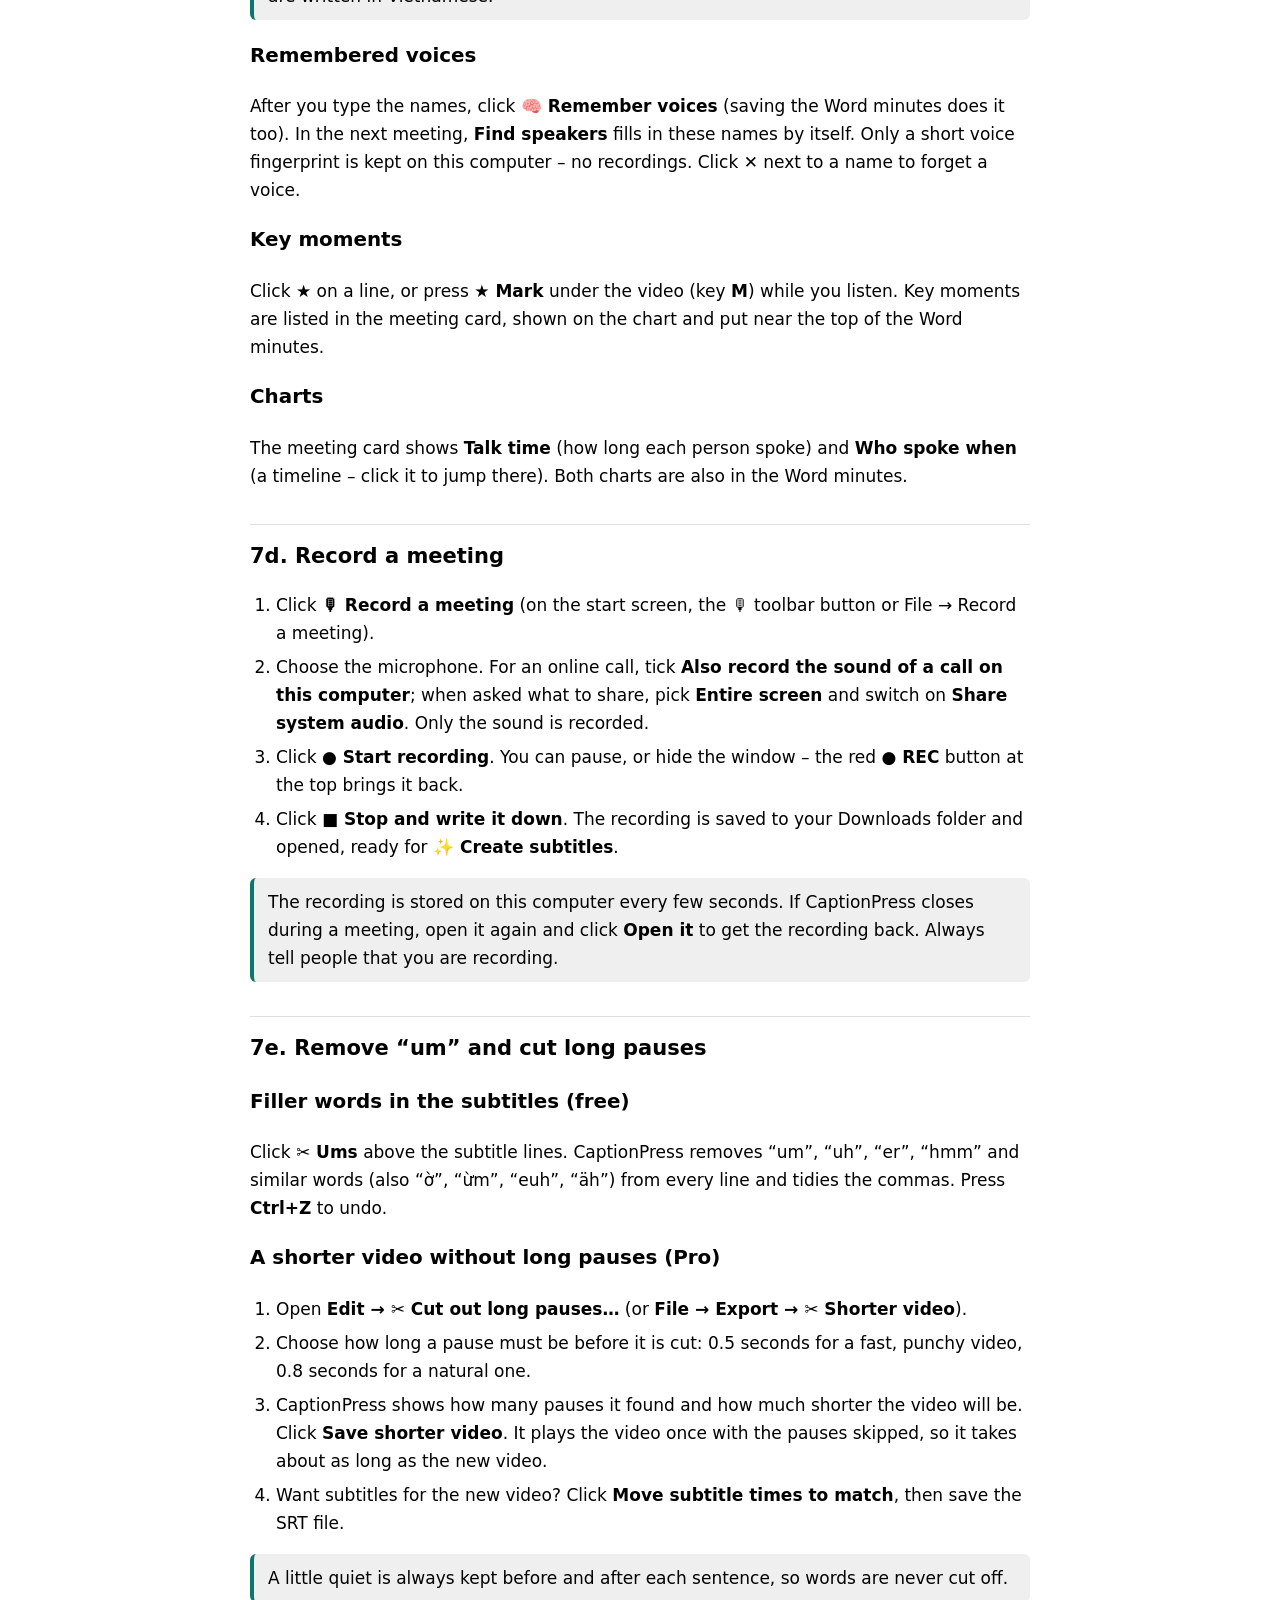
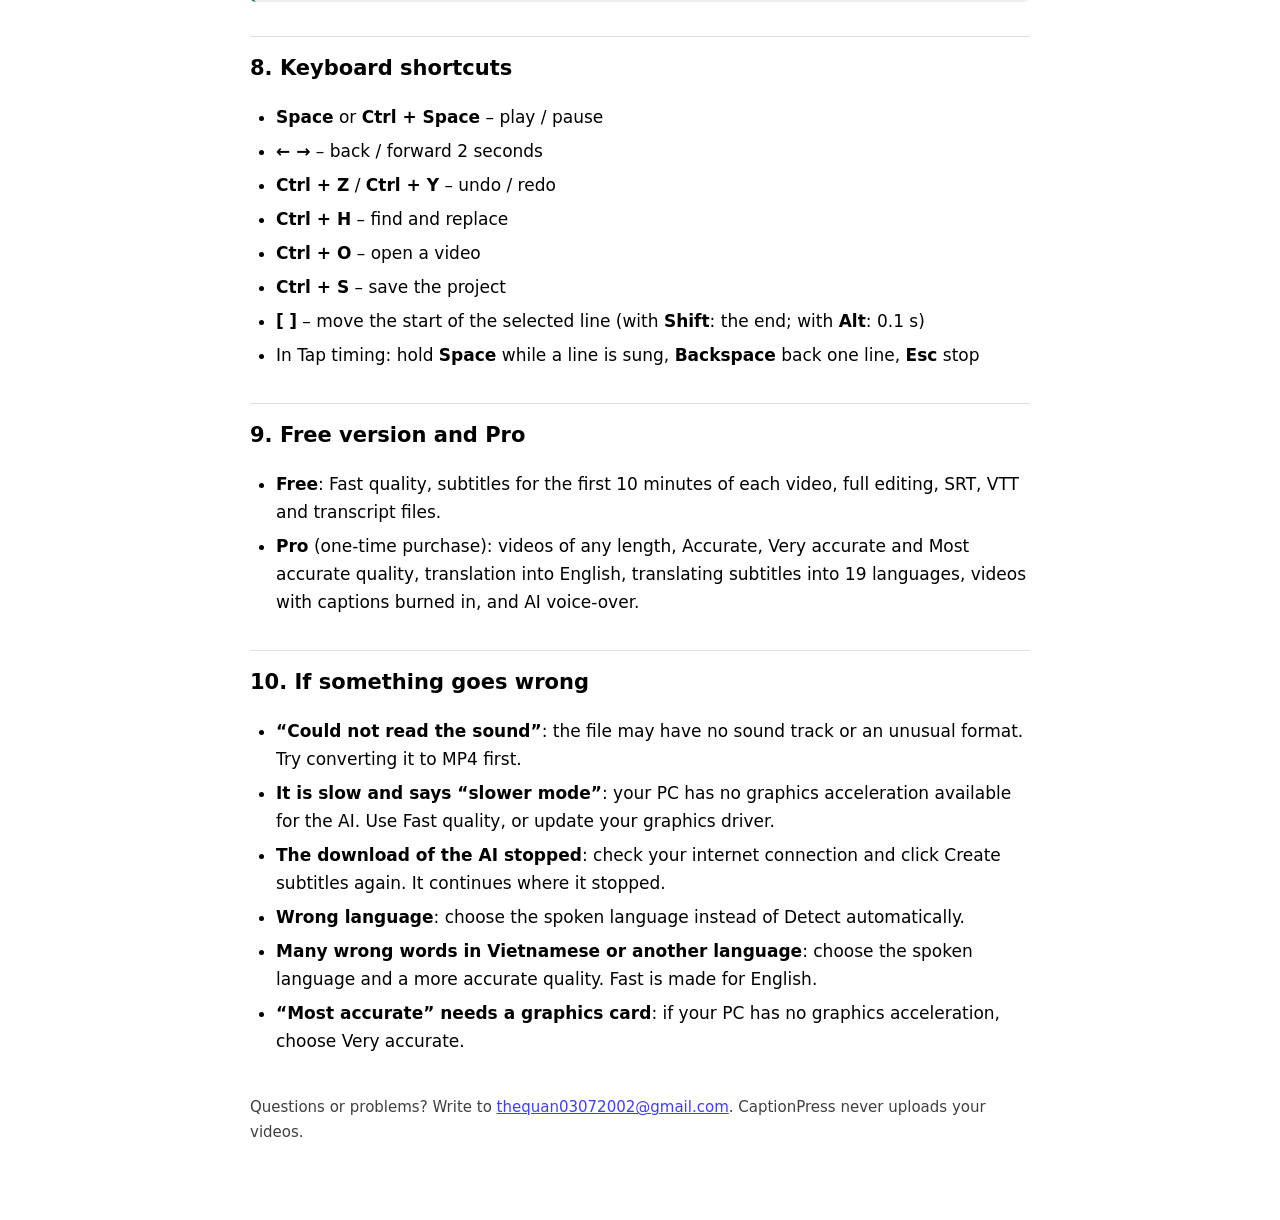
==== commit 8a0ef3e3: "v32: help and hints follow the new menus" ====
--- a/help.html
+++ b/help.html
@@ -1,16 +1,16 @@
 <!doctype html><html lang="en"><head><meta charset="utf-8"><meta name="viewport" content="width=device-width, initial-scale=1"><title>CaptionPress – How to use</title><link rel="icon" href="icon-192.png"><style>:root{--a:#0f766e;color-scheme:light dark}body{font:17px/1.65 "Segoe UI",system-ui,sans-serif;max-width:780px;margin:0 auto;padding:28px 20px 60px}h1{font-size:30px;margin:0 0 4px}h1 img{vertical-align:-8px;border-radius:8px;margin-right:10px}h2{font-size:21px;margin:34px 0 8px;padding-top:14px;border-top:1px solid #8884}.lead{opacity:.8;margin:0 0 18px}ol,ul{padding-left:26px}li{margin:6px 0}.tip{border-left:4px solid var(--a);background:#8882;padding:10px 14px;border-radius:6px;margin:12px 0}.toc a{display:block;padding:3px 0}.foot{margin-top:40px;opacity:.75;font-size:15px}button{font:inherit;padding:8px 16px;border-radius:8px;border:1px solid #8886;cursor:pointer}figure{margin:16px 0}figure img{display:block;max-width:100%;height:auto;border:1px solid #8886;border-radius:8px}figcaption{font-size:14px;opacity:.75;margin-top:6px}@media print{.noprint{display:none}}</style></head><body><h1><img src="icon-192.png" width="40" height="40" alt="">CaptionPress – How to use</h1><p class="lead">Subtitles for your videos, made by AI on your own PC.</p><p class="noprint"><button onclick="print()">🖨 Print this guide</button></p>
 <div class="toc noprint"><a href="#s0">1. Open a video</a><a href="#s1">2. Create subtitles automatically</a><a href="#s2">3. Check and fix the lines</a><a href="#s3">4. Timing</a><a href="#s4">5. Caption look</a><a href="#s4k">5a. Karaoke &amp; lyrics videos</a><a href="#s4t">5b. Exact timing with Tap timing</a><a href="#s4e">5c. Effects, title card and video shape</a><a href="#s5">6. Save your subtitles</a><a href="#s6">7. Video with captions burned in</a><a href="#s6a">7a. Translate the subtitles</a><a href="#s6b">7b. AI voice-over</a><a href="#s6c">7c. Meeting notes – who said what</a><a href="#s6d">7d. Record a meeting</a><a href="#s6e">7e. Remove “um” and cut long pauses</a><a href="#s7">8. Keyboard shortcuts</a><a href="#s8">9. Free version and Pro</a><a href="#s9">10. If something goes wrong</a></div>
-<h2 id="s0">1. Open a video</h2><p>Click <b>📂 Open video</b> or drag a file onto the window. CaptionPress opens MP4, MOV, MKV, WEBM and audio files such as MP3, M4A and WAV. Your file is never uploaded – everything happens on this PC.</p>
+<h2 id="s0">1. Open a video</h2><p>Click <b>📂</b> (Open) in the toolbar, <b>File → Open video or audio…</b> or drag a file onto the window. CaptionPress opens MP4, MOV, MKV, WEBM and audio files such as MP3, M4A and WAV. Your file is never uploaded – everything happens on this PC.</p>
 <h2 id="s1">2. Create subtitles automatically</h2><ol><li>Choose the <b>Spoken language</b>, or leave it on <i>Detect automatically</i>.</li><li>Choose the <b>Quality</b>. <i>Fast</i> is good for clear English speech. <i>Accurate</i>, <i>Very accurate</i> and <i>Most accurate</i> (Pro) make far fewer mistakes with other languages, accents, music and noise. For Vietnamese and most other languages choose <i>Most accurate</i> (needs a graphics card) or <i>Very accurate</i>.</li><li>Click <b>✨ Create subtitles</b>. The lines appear on the right while CaptionPress listens.</li></ol><div class="tip">The very first time, CaptionPress downloads the AI (80–750 MB depending on the quality). This happens only once. After that it works without internet.</div><p>On most PCs a 10-minute video takes 1–5 minutes. Click <b>Stop</b> at any time – the lines made so far are kept.</p>
 <h3>Have the lyrics or script already?</h3><p>Open <b>📄 I have the lyrics or script</b> above the Create button and paste the words – or click <b>Open .txt file…</b> (.lrc and .srt files work too). Put <b>one subtitle per line</b>. For songs, write out every repeated chorus. Then click <b>✨ Create subtitles</b>: CaptionPress listens only to find <i>when</i> each line is sung or spoken, and keeps your words exactly as you typed them – no spelling mistakes. Lines like [Chorus] are skipped. Use <b>Clear</b> to go back to normal automatic subtitles.</p>
 <h2 id="s2">3. Check and fix the lines</h2><ul><li>Click into any line and type to fix a word. The preview on the video updates at once.</li><li><b>▶</b> plays that line. <b>✂</b> splits a line in two where your cursor is. <b>⤓</b> joins it with the next line. <b>✕</b> deletes it.</li><li><b>＋ Line</b> adds a new line at the current position of the video.</li><li><b>🔎</b> finds and replaces a word everywhere – handy for names the AI spelled wrong.</li><li>A <b>⚠</b> warning shows lines that are too long or too fast to read comfortably.</li><li><b>↶ Undo</b> and <b>↷ Redo</b> work for every change. Your lines are saved automatically and come back when you open the same video again.</li></ul>
 <h2 id="s3">4. Timing</h2><ul><li>Type a new start or end time, for example <i>1:23.4</i>.</li><li>Or play the video and click <b>⇤</b> to start the line now, or <b>⇥</b> to end it now.</li><li>If all subtitles are a little early or late, click <b>⇄ Timing</b> and move every line by a few tenths of a second.</li></ul>
-<h2 id="s4">5. Caption look</h2><p>Open <b>Caption look</b> under the video. Click a ready-made style to start:</p><ul><li><b>Classic</b> – the whole line in a dark box, for any video.</li><li><b>TikTok bold</b> – big capital letters with an outline; the word being spoken lights up.</li><li><b>Pop-up words</b> – two or three big words at a time pop up in the middle, the way TikTok, Reels and Shorts creators do it.</li><li><b>Karaoke</b> – the words fill with colour as they are spoken.</li><li><b>Box highlight</b> – a dark box with the spoken word in colour.</li></ul><p>Then change anything you like: <b>Animation</b>, <b>Highlight colour</b>, text size, position (bottom, middle or top), text colour, background, <b>Font</b> (Extra bold looks best on phones), <b>CAPITAL LETTERS</b> and letters per line (32 is good for phone videos, 42 is standard).</p><div class="tip">The word timing is worked out from each line's start and end, so it keeps working after you fix the words. If the highlight runs ahead or behind, split a long line into two shorter lines – each line gets its own exact time.</div><p>The preview shows exactly what the saved video will look like. Animations are kept when you save a video with captions burned in (Pro). SRT and VTT files keep only the words and times.</p><h2 id="s4k">5a. Karaoke &amp; lyrics videos</h2><p>For songs, paste the lyrics in <b>📄 I have the lyrics or script</b> (one sung line per line) and click <b>✨ Create subtitles</b>. CaptionPress keeps your words and times every word to the singing. Then open <b>Caption look</b> and click <b>Karaoke – 2 lines</b>:</p><ul><li>Lines take turns in an <b>upper row</b> (left) and a <b>lower row</b> (right). The next line already waits in the other row, so the singer can read ahead.</li><li>The sung part fills <b>word by word</b> in the <b>Sung colour</b>; the rest stays in the <b>Unsung colour</b>. Change both colours and the outlines as you like.</li><li><b>Signals</b> (for <b>Karaoke</b> and <b>Karaoke – 2 lines</b>): before the first line and after an instrumental break, 4 signals count down – the last one goes away exactly when the singing starts. Choose the <b>Signal shape</b> (dots, music notes, triangles or squares) and how long a break must be (<b>8 seconds or more</b> by default).</li><li><b>Colour fill</b>: <b>Even</b> moves the colour through every word at the speed it is sung – slowly over a long held note – and straight on through the tiny gaps between words; <b>Smooth</b> gives each word a soft start and end.</li><li><b>Karaoke timing</b>: if the colour runs a little ahead of (or behind) the voice, move this slider – right = later, left = earlier. It changes only the highlight, not the line times.</li><li><b>Font</b>: click the font button to use any font on your PC – <b>Use fonts on this PC…</b> lists them all (allow it when asked), or type a font name. Choose a font with Vietnamese letters for Vietnamese songs.</li><li><b>Move left / right</b>, <b>Move up / down</b> – or simply drag the caption on the video – to place the lyrics anywhere. <b>Line on screen</b> puts a line on the left, in the centre or on the right. Every slider shows its value – positions go from <b>−1</b> (far left / down) through <b>0</b> (the default place) to <b>+1</b> (far right / up) – and <b>↺ Reset to default</b> puts size and position back.</li><li>With <b>Karaoke – 2 lines</b> the <b>Upper line</b> and <b>Lower line</b> each have their own <b>Line on screen</b> (left, centre or right – by default the upper line on the left and the lower line on the right), <b>Left / right</b>, <b>Up / down</b>, <b>Size</b> (50–200 %) and <b>Width</b> (narrower or wider letters, 50–200 %). The saved video looks exactly like the preview, and the settings are kept in the project file.</li></ul><div class="tip">Free users can try Karaoke – 2 lines in the preview (it shows a “PREVIEW ★ CaptionPress Pro” mark). Saving the karaoke video – <b>💾 Save subtitles → 🎬 Video with captions burned in</b> – is part of Pro.</div><h3>Save your work as a project</h3><p><b>☰ More → 💾 Save project…</b> (or <b>Ctrl+S</b>) saves a <i>.cpproj</i> file with all lines and word times, the caption look, the lyrics and the name of the video. <b>☰ More → 📂 Open project…</b> – or a double-click on the .cpproj file in Windows (with the CaptionPress app installed from the Microsoft Store) – brings it all back – then open the same video again. CaptionPress warns you if the video looks different from the one the project was made for.</p>
+<h2 id="s4">5. Caption look</h2><p>Open <b>Caption look</b> under the video. Click a ready-made style to start:</p><ul><li><b>Classic</b> – the whole line in a dark box, for any video.</li><li><b>TikTok bold</b> – big capital letters with an outline; the word being spoken lights up.</li><li><b>Pop-up words</b> – two or three big words at a time pop up in the middle, the way TikTok, Reels and Shorts creators do it.</li><li><b>Karaoke</b> – the words fill with colour as they are spoken.</li><li><b>Box highlight</b> – a dark box with the spoken word in colour.</li></ul><p>Then change anything you like: <b>Animation</b>, <b>Highlight colour</b>, text size, position (bottom, middle or top), text colour, background, <b>Font</b> (Extra bold looks best on phones), <b>CAPITAL LETTERS</b> and letters per line (32 is good for phone videos, 42 is standard).</p><div class="tip">The word timing is worked out from each line's start and end, so it keeps working after you fix the words. If the highlight runs ahead or behind, split a long line into two shorter lines – each line gets its own exact time.</div><p>The preview shows exactly what the saved video will look like. Animations are kept when you save a video with captions burned in (Pro). SRT and VTT files keep only the words and times.</p><h2 id="s4k">5a. Karaoke &amp; lyrics videos</h2><p>For songs, paste the lyrics in <b>📄 I have the lyrics or script</b> (one sung line per line) and click <b>✨ Create subtitles</b>. CaptionPress keeps your words and times every word to the singing. Then open <b>Caption look</b> and click <b>Karaoke – 2 lines</b>:</p><ul><li>Lines take turns in an <b>upper row</b> (left) and a <b>lower row</b> (right). The next line already waits in the other row, so the singer can read ahead.</li><li>The sung part fills <b>word by word</b> in the <b>Sung colour</b>; the rest stays in the <b>Unsung colour</b>. Change both colours and the outlines as you like.</li><li><b>Signals</b> (for <b>Karaoke</b> and <b>Karaoke – 2 lines</b>): before the first line and after an instrumental break, 4 signals count down – the last one goes away exactly when the singing starts. Choose the <b>Signal shape</b> (dots, music notes, triangles or squares) and how long a break must be (<b>8 seconds or more</b> by default).</li><li><b>Colour fill</b>: <b>Even</b> moves the colour through every word at the speed it is sung – slowly over a long held note – and straight on through the tiny gaps between words; <b>Smooth</b> gives each word a soft start and end.</li><li><b>Karaoke timing</b>: if the colour runs a little ahead of (or behind) the voice, move this slider – right = later, left = earlier. It changes only the highlight, not the line times.</li><li><b>Font</b>: click the font button to use any font on your PC – <b>Use fonts on this PC…</b> lists them all (allow it when asked), or type a font name. Choose a font with Vietnamese letters for Vietnamese songs.</li><li><b>Move left / right</b>, <b>Move up / down</b> – or simply drag the caption on the video – to place the lyrics anywhere. <b>Line on screen</b> puts a line on the left, in the centre or on the right. Every slider shows its value – positions go from <b>−1</b> (far left / down) through <b>0</b> (the default place) to <b>+1</b> (far right / up) – and <b>↺ Reset to default</b> puts size and position back.</li><li>With <b>Karaoke – 2 lines</b> the <b>Upper line</b> and <b>Lower line</b> each have their own <b>Line on screen</b> (left, centre or right – by default the upper line on the left and the lower line on the right), <b>Left / right</b>, <b>Up / down</b>, <b>Size</b> (50–200 %) and <b>Width</b> (narrower or wider letters, 50–200 %). The saved video looks exactly like the preview, and the settings are kept in the project file.</li></ul><div class="tip">Free users can try Karaoke – 2 lines in the preview (it shows a “PREVIEW ★ CaptionPress Pro” mark). Saving the karaoke video – <b>File → Export → 🎬 Video with captions</b> – is part of Pro.</div><h3>Save your work as a project</h3><p><b>File → 💾 Save project</b> (or <b>Ctrl+S</b>) saves a <i>.cpproj</i> file with all lines and word times, the caption look, the lyrics and the name of the video. <b>File → 📂 Open project…</b> – or a double-click on the .cpproj file in Windows (with the CaptionPress app installed from the Microsoft Store) – brings it all back – then open the same video again. CaptionPress warns you if the video looks different from the one the project was made for.</p>
 <h2 id="s4t">5b. Exact timing with Tap timing</h2><p>Automatic timing of sung music is never perfect. For exact karaoke, time the lines yourself – it takes about as long as the song:</p><ol><li>Paste the lyrics (or make the subtitle lines first), then click <b>🎵 Tap timing</b> (above the subtitle lines or under the lyrics).</li><li>Choose <b>How to tap</b>: <b>Hold Space while each line is sung</b> (press when the line starts, let go when it ends), <b>Tap once when each line starts</b>, or <b>Tap every word</b> for an exact word-by-word highlight. Choose a <b>Speed</b> – 0.5× or 0.75× makes it easier.</li><li>Click <b>▶ Start</b>. The line to sing is shown big, the next one under it. Use <b>Space</b> or the big button.</li><li>Made a mistake? <b>Backspace</b> or <b>←</b> goes back one line and plays it again. <b>Esc</b> or <b>✓ Finish</b> stops – the lines you timed are kept; open Tap timing again to go on from the next line.</li></ol><p>The colour of a line's first word starts exactly when the voice starts (CaptionPress puts it on the sung onset near your key press); the line itself appears a moment before. The words inside each line are spread by syllable length, so the karaoke colour still fills word by word. <b>Ctrl+Z</b> undoes a whole tapping session. Tap timing is free.</p><h3>Fine-tune one line</h3><p>Click a line in the list: a bar appears with <b>Start</b> and <b>End</b> buttons (−0.1, −0.05, +0.05, +0.1 seconds). Keys: <b>[</b> / <b>]</b> move the start earlier / later, <b>Shift+[</b> / <b>Shift+]</b> the end, add <b>Alt</b> for 0.1 s. Tick <b>Move the lines after it too</b> to shift everything that follows. After each change the line plays once so you hear the result.</p>
 <h2 id="s4e">5c. Effects, title card and video shape</h2><p>Open <b>✨ Effects, title &amp; video shape</b> under the video:</p><ul><li><b>Line effect</b>: each line fades, zooms or slides in, and fades out when it is done.</li><li><b>Glow</b> around the sung words, <b>Outline thickness</b> (0–300 %), and a <b>Two-colour fill</b> (the sung colour runs into a second colour from top to bottom).</li><li><b>Duet</b>: click a line in the list and choose <b>Who sings</b> in the bar above the lines – <b>Singer A</b>, <b>Singer B</b> or <b>Both</b>. Each has its own sung colour.</li><li><b>Title card</b>: song title, singer and “Music &amp; lyrics” shown at the start for 3, 5 or 8 seconds.</li><li><b>Video shape</b>: the same as the video, or <b>1080p 16:9</b> (YouTube), <b>1080×1920 9:16</b> (TikTok, Reels, Shorts) or <b>1080×1080 1:1</b>. The video is fitted inside; the space around it shows the <b>Background colour</b> or a <b>Background picture</b> (darkened as you choose). For an MP3 or other sound file the picture fills the whole video – a lyrics video from a song and one picture.</li></ul><div class="tip">The preview shows exactly what the saved video looks like. These effects, Karaoke – 2 lines and Signals are part of Pro in the saved video; without Pro you can try them in the preview, which then shows a “PREVIEW ★ CaptionPress Pro” mark. The background picture is not kept in the project file – choose it again after restarting.</div>
-<h2 id="s5">6. Save your subtitles</h2><p>Click <b>💾 Save subtitles</b>:</p><ul><li><b>.srt</b> – works with YouTube, Facebook, LinkedIn, Premiere Pro, DaVinci Resolve, CapCut, VLC and most players.</li><li><b>.vtt</b> – for websites and some video platforms.</li><li><b>Transcript</b> – the text without or with times, for notes, blog posts or show notes.</li></ul><p>The file goes to your <b>Downloads</b> folder. To edit an existing subtitle file, choose <b>☰ More → Open a subtitle file</b>.</p>
-<h2 id="s6">7. Video with captions burned in (Pro)</h2><p>For TikTok, Instagram Reels and YouTube Shorts the words should be part of the picture. Choose <b>💾 Save subtitles → Video with captions burned in</b> and click <b>Start</b>. CaptionPress plays the video once and records it with your captions, so it takes as long as the video. Keep the window open until it is finished.</p>
-<h2 id="s6a">7a. Translate the subtitles (Pro)</h2><p>CaptionPress can turn English subtitle lines into Vietnamese, Spanish, French, German, Italian, Chinese, Japanese, Russian, Ukrainian, Indonesian, Hindi, Arabic, Dutch, Swedish, Danish, Finnish, Czech, Romanian or Hungarian.</p><ol><li>Make English subtitle lines. If the video is in another language, choose <b>Subtitles in: English (translate)</b> before you click Create subtitles.</li><li>Open <b>🌐 Translate the subtitles</b>, choose the language and click <b>Translate lines</b>.</li><li>Check the translated lines. <b>Ctrl + Z</b> brings the English back.</li><li>The AI voice is switched to the new language, so you can go straight to <b>🎙 AI voice-over</b>.</li></ol><div class="tip">Each language downloads once (about 100 MB). Machine translation is good but not perfect – read the lines once before you publish.</div><h2 id="s6b">7b. AI voice-over (Pro)</h2><p>An AI voice can read your subtitle lines aloud, each at the moment it appears – great for translated videos, tutorials and faceless videos.</p><ol><li>Open <b>🎙 AI voice-over</b> under the video and pick a <b>Voice</b>. There are natural voices for more than 20 languages, including English, Vietnamese, Spanish, French, German, Portuguese, Russian and Chinese.</li><li>Click <b>▶ Try this voice</b> to hear it (free).</li><li>Click <b>🎙 Create voice-over</b>. Tick <b>Hear it with the video</b> and press play.</li><li>Use <b>Original sound</b> to keep the original audio quietly in the background (for example 20%) or turn it off.</li><li>Save with <b>💾 Save subtitles → Video with AI voice-over</b>, or save only the voice as a WAV file.</li></ol><div class="tip">Each voice is downloaded once (about 60 MB) and then works offline. If a line is too long for its time, CaptionPress speaks it a little faster so it ends before the next line.</div><h2 id="s6c">7c. Meeting notes – who said what (Pro)</h2><p>Turn a recording of a meeting, interview or class into written minutes with times and the name of each speaker.</p><ol><li>Open the recording (video or audio) and click <b>✨ Create subtitles</b>. For a Vietnamese meeting choose <b>Spoken language: Vietnamese</b> and <b>Quality: Most accurate</b> or <b>Very accurate</b>.</li><li>Open <b>👥 Who is speaking – meeting notes</b>. If you know how many people talk, choose the number – it makes the result better. Otherwise leave <b>Find out automatically</b>.</li><li>Click <b>👥 Find speakers</b>. Every line gets a person: Person 1, Person 2…</li><li>Press <b>▶</b> next to each person to hear who it is and type the name (for example <i>Mr Quan</i>, <i>Ms Lan</i>).</li><li>If one person was split in two, use <b>Same as…</b> to join them. To fix a single line, change the name box at the start of that line, or choose <b>＋ New person…</b>.</li><li>Save with <b>💾 Save subtitles → Meeting minutes – Word (.docx)</b>. The file has the date, the participants and how long each spoke, a space for decisions and action items, and the full transcript with times and names. <b>Transcript with times (.txt)</b> also includes the names.</li></ol><div class="tip">Best results: one microphone close to the table, little background noise and people not talking over each other. When two people speak at the same time, the line goes to one of them – check those lines. If the spoken language is Vietnamese, the Word minutes are written in Vietnamese.</div><h3>Remembered voices</h3><p>After you type the names, click <b>🧠 Remember voices</b> (saving the Word minutes does it too). In the next meeting, <b>Find speakers</b> fills in these names by itself. Only a short voice fingerprint is kept on this computer – no recordings. Click ✕ next to a name to forget a voice.</p><h3>Key moments</h3><p>Click <b>★</b> on a line, or press <b>★ Mark</b> under the video (key <b>M</b>) while you listen. Key moments are listed in the meeting card, shown on the chart and put near the top of the Word minutes.</p><h3>Charts</h3><p>The meeting card shows <b>Talk time</b> (how long each person spoke) and <b>Who spoke when</b> (a timeline – click it to jump there). Both charts are also in the Word minutes.</p><h2 id="s6d">7d. Record a meeting</h2><ol><li>Click <b>🎙 Record a meeting</b> (on the start screen or in the ☰ More menu).</li><li>Choose the microphone. For an online call, tick <b>Also record the sound of a call on this computer</b>; when asked what to share, pick <b>Entire screen</b> and switch on <b>Share system audio</b>. Only the sound is recorded.</li><li>Click <b>● Start recording</b>. You can pause, or hide the window – the red <b>● REC</b> button at the top brings it back.</li><li>Click <b>■ Stop and write it down</b>. The recording is saved to your Downloads folder and opened, ready for <b>✨ Create subtitles</b>.</li></ol><div class="tip">The recording is stored on this computer every few seconds. If CaptionPress closes during a meeting, open it again and click <b>Open it</b> to get the recording back. Always tell people that you are recording.</div><h2 id="s6e">7e. Remove “um” and cut long pauses</h2><h3>Filler words in the subtitles (free)</h3><p>Click <b>✂ Ums</b> above the subtitle lines. CaptionPress removes “um”, “uh”, “er”, “hmm” and similar words (also “ờ”, “ừm”, “euh”, “äh”) from every line and tidies the commas. Press <b>Ctrl+Z</b> to undo.</p><h3>A shorter video without long pauses (Pro)</h3><ol><li>Open <b>☰ More → ✂ Cut out long pauses…</b> (or <b>Save subtitles → ✂ Shorter video</b>).</li><li>Choose how long a pause must be before it is cut: 0.5 seconds for a fast, punchy video, 0.8 seconds for a natural one.</li><li>CaptionPress shows how many pauses it found and how much shorter the video will be. Click <b>Save shorter video</b>. It plays the video once with the pauses skipped, so it takes about as long as the new video.</li><li>Want subtitles for the new video? Click <b>Move subtitle times to match</b>, then save the SRT file.</li></ol><div class="tip">A little quiet is always kept before and after each sentence, so words are never cut off.</div><h2 id="s7">8. Keyboard shortcuts</h2><ul><li><b>Space</b> or <b>Ctrl + Space</b> – play / pause</li><li><b>← →</b> – back / forward 2 seconds</li><li><b>Ctrl + Z</b> / <b>Ctrl + Y</b> – undo / redo</li><li><b>Ctrl + H</b> – find and replace</li><li><b>Ctrl + O</b> – open a video</li><li><b>Ctrl + S</b> – save the project</li><li><b>[</b> <b>]</b> – move the start of the selected line (with <b>Shift</b>: the end; with <b>Alt</b>: 0.1 s)</li><li>In Tap timing: hold <b>Space</b> while a line is sung, <b>Backspace</b> back one line, <b>Esc</b> stop</li></ul>
+<h2 id="s5">6. Save your subtitles</h2><p>Click <b>📤 Export</b> in the toolbar, or <b>File → Export</b>:</p><ul><li><b>.srt</b> – works with YouTube, Facebook, LinkedIn, Premiere Pro, DaVinci Resolve, CapCut, VLC and most players.</li><li><b>.vtt</b> – for websites and some video platforms.</li><li><b>Transcript</b> – the text without or with times, for notes, blog posts or show notes.</li></ul><p>The file goes to your <b>Downloads</b> folder. To edit an existing subtitle file, choose <b>File → Import → Subtitle file</b>.</p>
+<h2 id="s6">7. Video with captions burned in (Pro)</h2><p>For TikTok, Instagram Reels and YouTube Shorts the words should be part of the picture. Choose <b>File → Export → 🎬 Video with captions</b> and click <b>Start</b>. CaptionPress plays the video once and records it with your captions, so it takes as long as the video. Keep the window open until it is finished.</p>
+<h2 id="s6a">7a. Translate the subtitles (Pro)</h2><p>CaptionPress can turn English subtitle lines into Vietnamese, Spanish, French, German, Italian, Chinese, Japanese, Russian, Ukrainian, Indonesian, Hindi, Arabic, Dutch, Swedish, Danish, Finnish, Czech, Romanian or Hungarian.</p><ol><li>Make English subtitle lines. If the video is in another language, choose <b>Subtitles in: English (translate)</b> before you click Create subtitles.</li><li>Open <b>🌐 Translate the subtitles</b>, choose the language and click <b>Translate lines</b>.</li><li>Check the translated lines. <b>Ctrl + Z</b> brings the English back.</li><li>The AI voice is switched to the new language, so you can go straight to <b>🎙 AI voice-over</b>.</li></ol><div class="tip">Each language downloads once (about 100 MB). Machine translation is good but not perfect – read the lines once before you publish.</div><h2 id="s6b">7b. AI voice-over (Pro)</h2><p>An AI voice can read your subtitle lines aloud, each at the moment it appears – great for translated videos, tutorials and faceless videos.</p><ol><li>Open <b>🎙 AI voice-over</b> under the video and pick a <b>Voice</b>. There are natural voices for more than 20 languages, including English, Vietnamese, Spanish, French, German, Portuguese, Russian and Chinese.</li><li>Click <b>▶ Try this voice</b> to hear it (free).</li><li>Click <b>🎙 Create voice-over</b>. Tick <b>Hear it with the video</b> and press play.</li><li>Use <b>Original sound</b> to keep the original audio quietly in the background (for example 20%) or turn it off.</li><li>Save with <b>File → Export → Video with AI voice-over</b>, or save only the voice as a WAV file.</li></ol><div class="tip">Each voice is downloaded once (about 60 MB) and then works offline. If a line is too long for its time, CaptionPress speaks it a little faster so it ends before the next line.</div><h2 id="s6c">7c. Meeting notes – who said what (Pro)</h2><p>Turn a recording of a meeting, interview or class into written minutes with times and the name of each speaker.</p><ol><li>Open the recording (video or audio) and click <b>✨ Create subtitles</b>. For a Vietnamese meeting choose <b>Spoken language: Vietnamese</b> and <b>Quality: Most accurate</b> or <b>Very accurate</b>.</li><li>Open <b>👥 Who is speaking – meeting notes</b>. If you know how many people talk, choose the number – it makes the result better. Otherwise leave <b>Find out automatically</b>.</li><li>Click <b>👥 Find speakers</b>. Every line gets a person: Person 1, Person 2…</li><li>Press <b>▶</b> next to each person to hear who it is and type the name (for example <i>Mr Quan</i>, <i>Ms Lan</i>).</li><li>If one person was split in two, use <b>Same as…</b> to join them. To fix a single line, change the name box at the start of that line, or choose <b>＋ New person…</b>.</li><li>Save with <b>File → Export → Meeting minutes (.docx)</b>. The file has the date, the participants and how long each spoke, a space for decisions and action items, and the full transcript with times and names. <b>Transcript with times (.txt)</b> also includes the names.</li></ol><div class="tip">Best results: one microphone close to the table, little background noise and people not talking over each other. When two people speak at the same time, the line goes to one of them – check those lines. If the spoken language is Vietnamese, the Word minutes are written in Vietnamese.</div><h3>Remembered voices</h3><p>After you type the names, click <b>🧠 Remember voices</b> (saving the Word minutes does it too). In the next meeting, <b>Find speakers</b> fills in these names by itself. Only a short voice fingerprint is kept on this computer – no recordings. Click ✕ next to a name to forget a voice.</p><h3>Key moments</h3><p>Click <b>★</b> on a line, or press <b>★ Mark</b> under the video (key <b>M</b>) while you listen. Key moments are listed in the meeting card, shown on the chart and put near the top of the Word minutes.</p><h3>Charts</h3><p>The meeting card shows <b>Talk time</b> (how long each person spoke) and <b>Who spoke when</b> (a timeline – click it to jump there). Both charts are also in the Word minutes.</p><h2 id="s6d">7d. Record a meeting</h2><ol><li>Click <b>🎙 Record a meeting</b> (on the start screen, the 🎙 toolbar button or File → Record a meeting).</li><li>Choose the microphone. For an online call, tick <b>Also record the sound of a call on this computer</b>; when asked what to share, pick <b>Entire screen</b> and switch on <b>Share system audio</b>. Only the sound is recorded.</li><li>Click <b>● Start recording</b>. You can pause, or hide the window – the red <b>● REC</b> button at the top brings it back.</li><li>Click <b>■ Stop and write it down</b>. The recording is saved to your Downloads folder and opened, ready for <b>✨ Create subtitles</b>.</li></ol><div class="tip">The recording is stored on this computer every few seconds. If CaptionPress closes during a meeting, open it again and click <b>Open it</b> to get the recording back. Always tell people that you are recording.</div><h2 id="s6e">7e. Remove “um” and cut long pauses</h2><h3>Filler words in the subtitles (free)</h3><p>Click <b>✂ Ums</b> above the subtitle lines. CaptionPress removes “um”, “uh”, “er”, “hmm” and similar words (also “ờ”, “ừm”, “euh”, “äh”) from every line and tidies the commas. Press <b>Ctrl+Z</b> to undo.</p><h3>A shorter video without long pauses (Pro)</h3><ol><li>Open <b>Edit → ✂ Cut out long pauses…</b> (or <b>File → Export → ✂ Shorter video</b>).</li><li>Choose how long a pause must be before it is cut: 0.5 seconds for a fast, punchy video, 0.8 seconds for a natural one.</li><li>CaptionPress shows how many pauses it found and how much shorter the video will be. Click <b>Save shorter video</b>. It plays the video once with the pauses skipped, so it takes about as long as the new video.</li><li>Want subtitles for the new video? Click <b>Move subtitle times to match</b>, then save the SRT file.</li></ol><div class="tip">A little quiet is always kept before and after each sentence, so words are never cut off.</div><h2 id="s7">8. Keyboard shortcuts</h2><ul><li><b>Space</b> or <b>Ctrl + Space</b> – play / pause</li><li><b>← →</b> – back / forward 2 seconds</li><li><b>Ctrl + Z</b> / <b>Ctrl + Y</b> – undo / redo</li><li><b>Ctrl + H</b> – find and replace</li><li><b>Ctrl + O</b> – open a video</li><li><b>Ctrl + S</b> – save the project</li><li><b>[</b> <b>]</b> – move the start of the selected line (with <b>Shift</b>: the end; with <b>Alt</b>: 0.1 s)</li><li>In Tap timing: hold <b>Space</b> while a line is sung, <b>Backspace</b> back one line, <b>Esc</b> stop</li></ul>
 <h2 id="s8">9. Free version and Pro</h2><ul><li><b>Free</b>: Fast quality, subtitles for the first 10 minutes of each video, full editing, SRT, VTT and transcript files.</li><li><b>Pro</b> (one-time purchase): videos of any length, Accurate, Very accurate and Most accurate quality, translation into English, translating subtitles into 19 languages, videos with captions burned in, and AI voice-over.</li></ul>
 <h2 id="s9">10. If something goes wrong</h2><ul><li><b>“Could not read the sound”</b>: the file may have no sound track or an unusual format. Try converting it to MP4 first.</li><li><b>It is slow and says “slower mode”</b>: your PC has no graphics acceleration available for the AI. Use Fast quality, or update your graphics driver.</li><li><b>The download of the AI stopped</b>: check your internet connection and click Create subtitles again. It continues where it stopped.</li><li><b>Wrong language</b>: choose the spoken language instead of Detect automatically.</li><li><b>Many wrong words in Vietnamese or another language</b>: choose the spoken language and a more accurate quality. Fast is made for English.</li><li><b>“Most accurate” needs a graphics card</b>: if your PC has no graphics acceleration, choose Very accurate.</li></ul>
 <p class="foot">Questions or problems? Write to <a href="mailto:thequan03072002@gmail.com">thequan03072002@gmail.com</a>. CaptionPress never uploads your videos.</p></body></html>
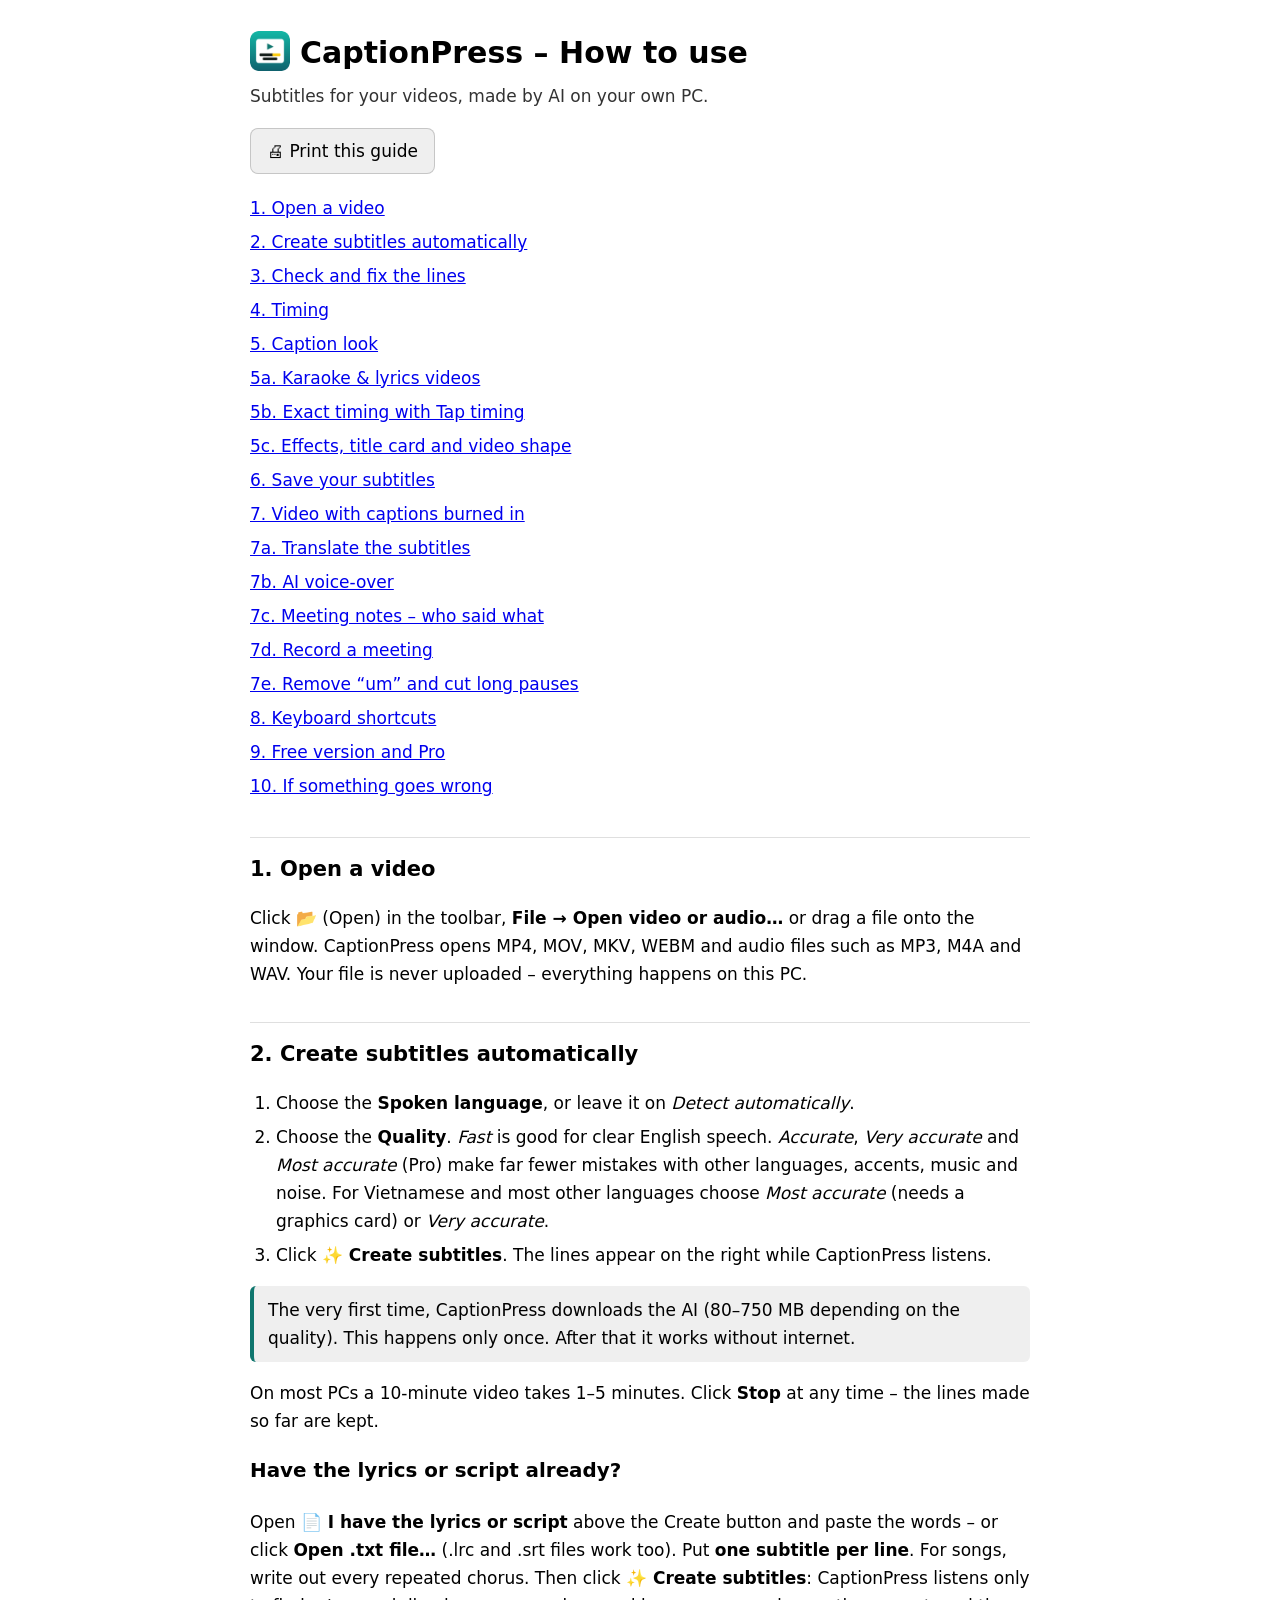
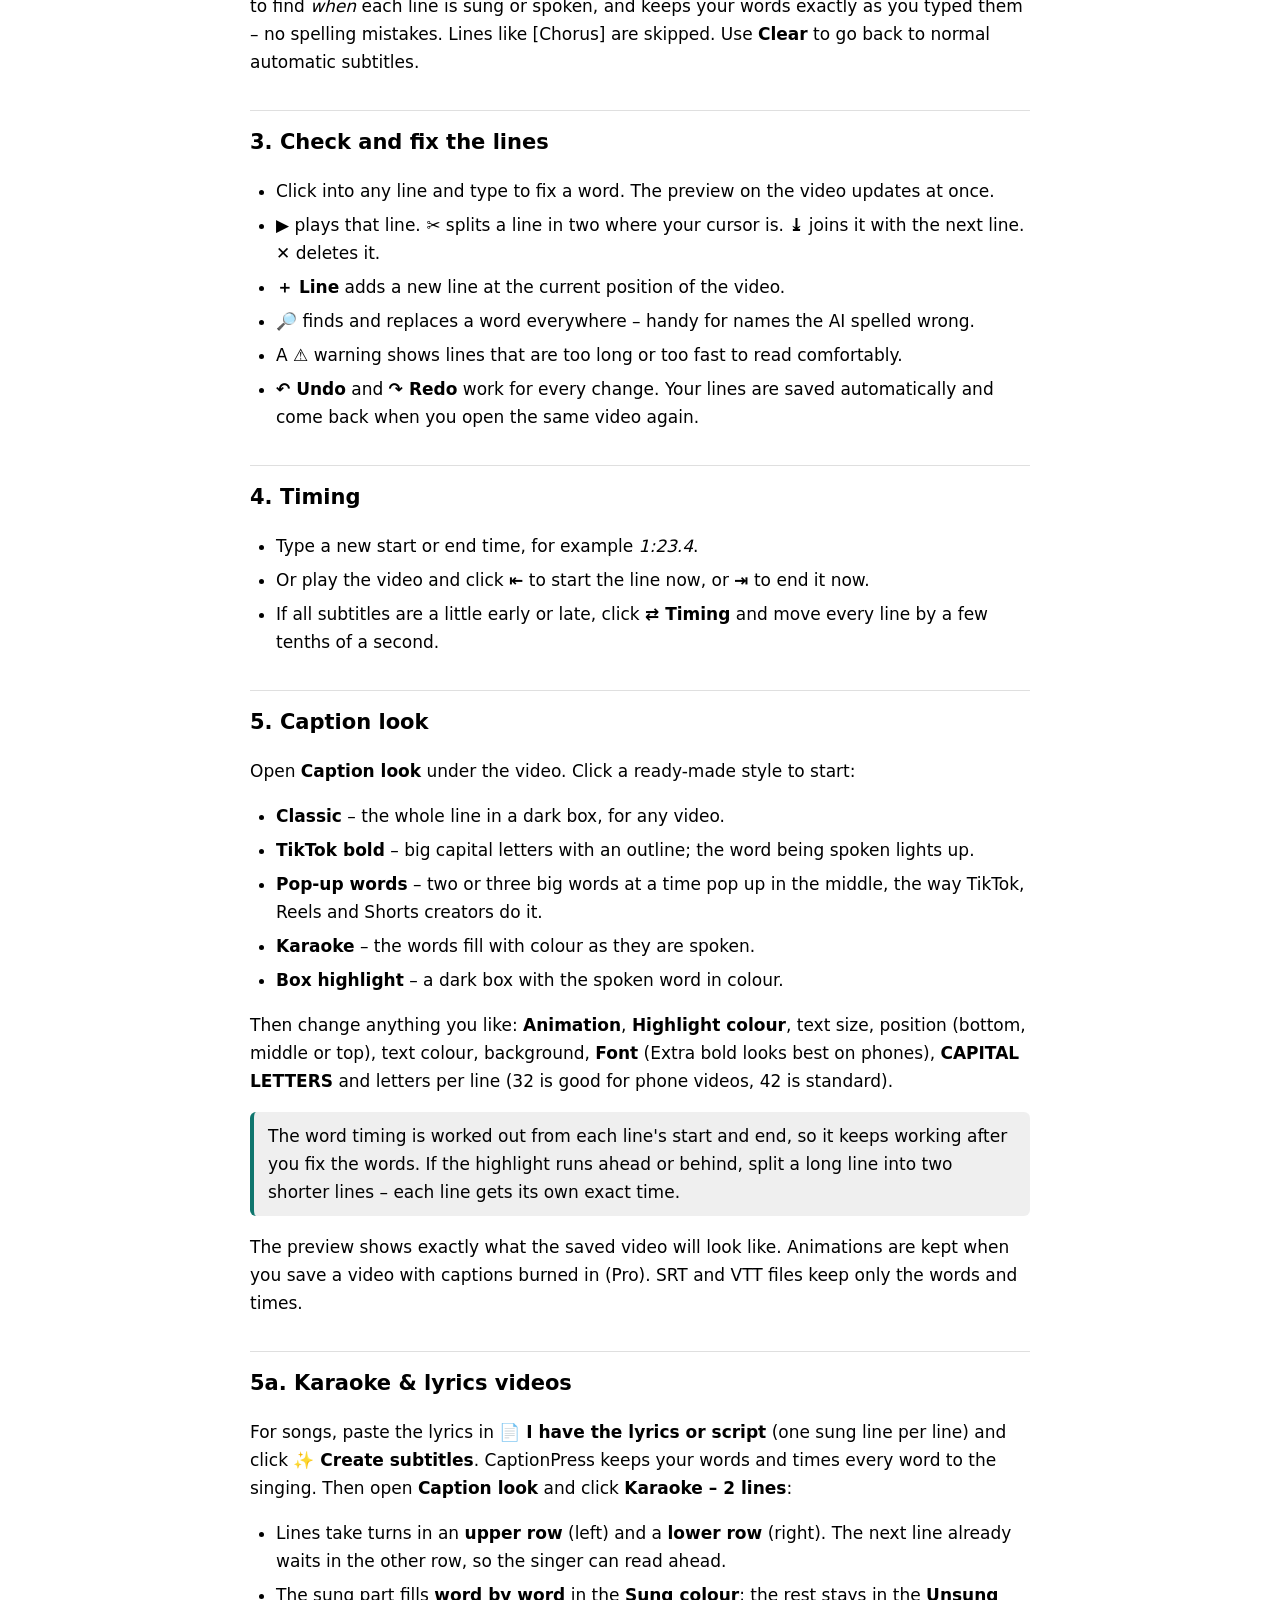
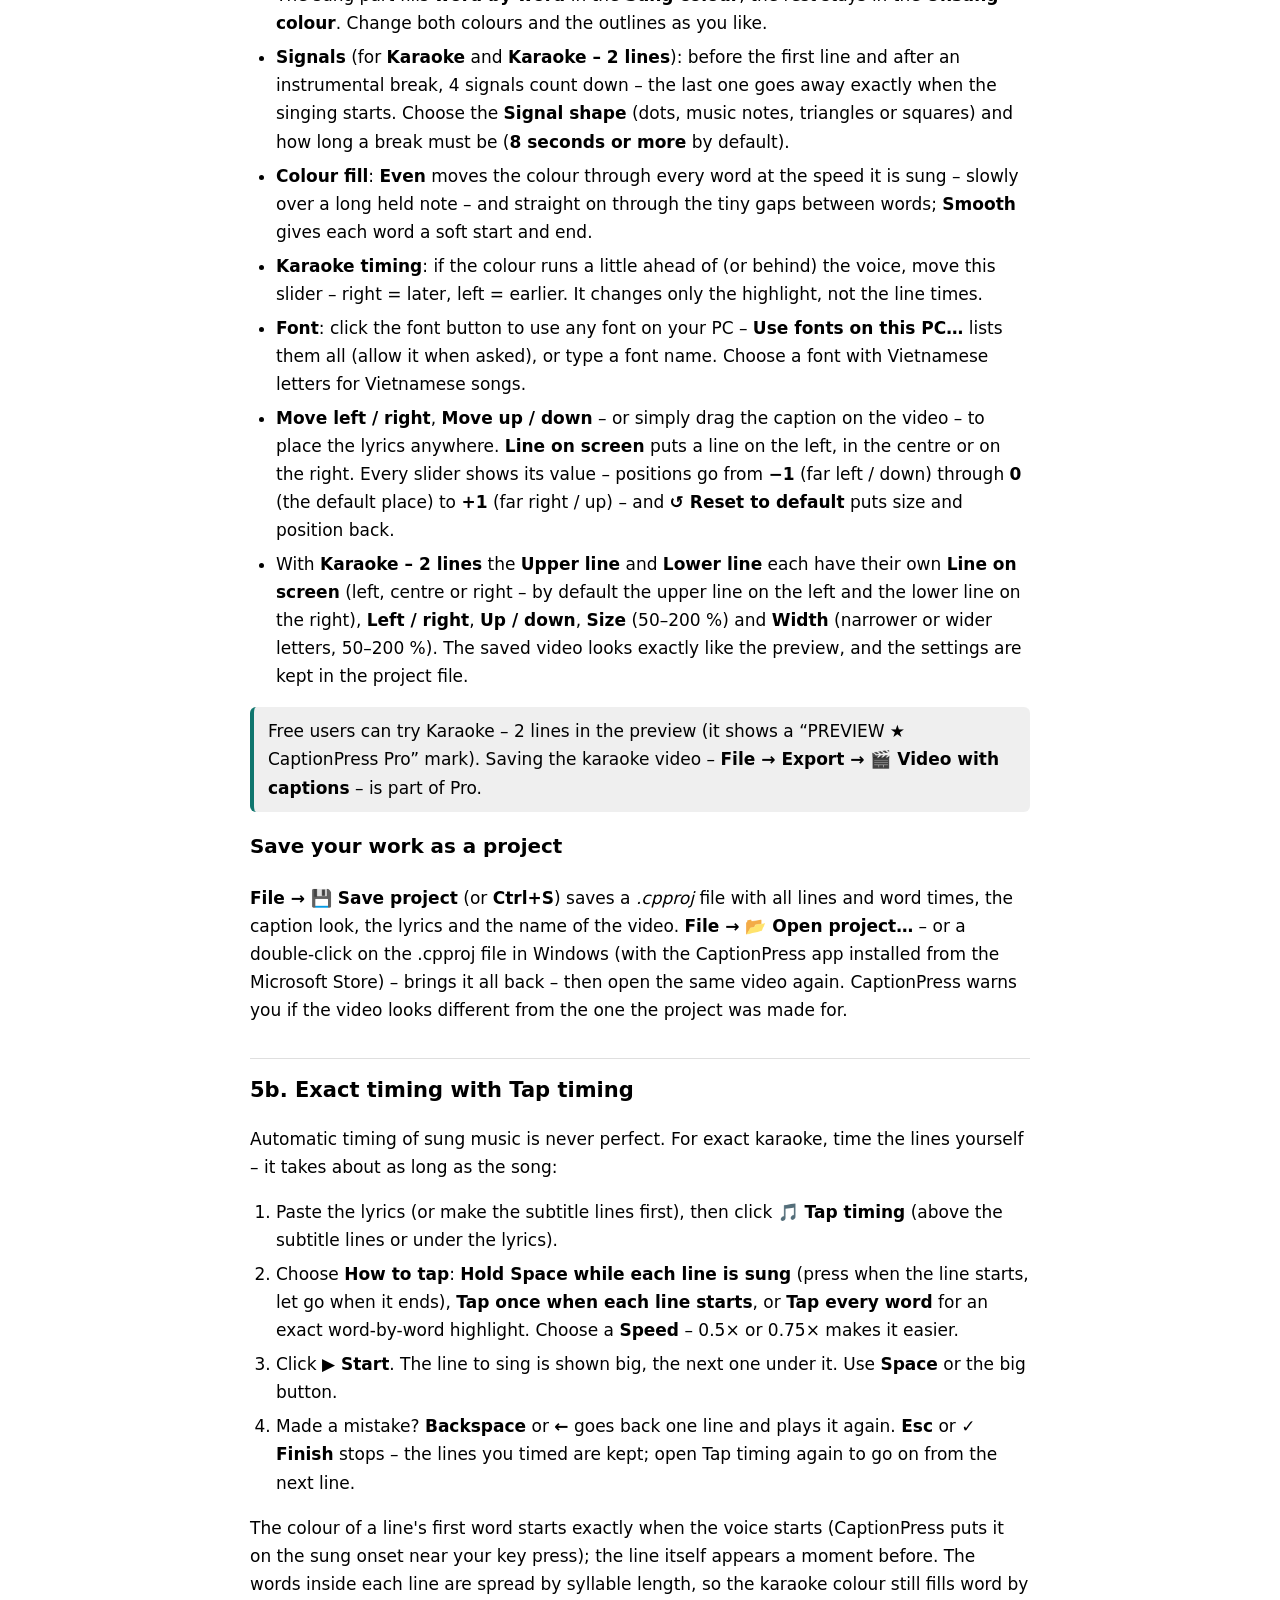
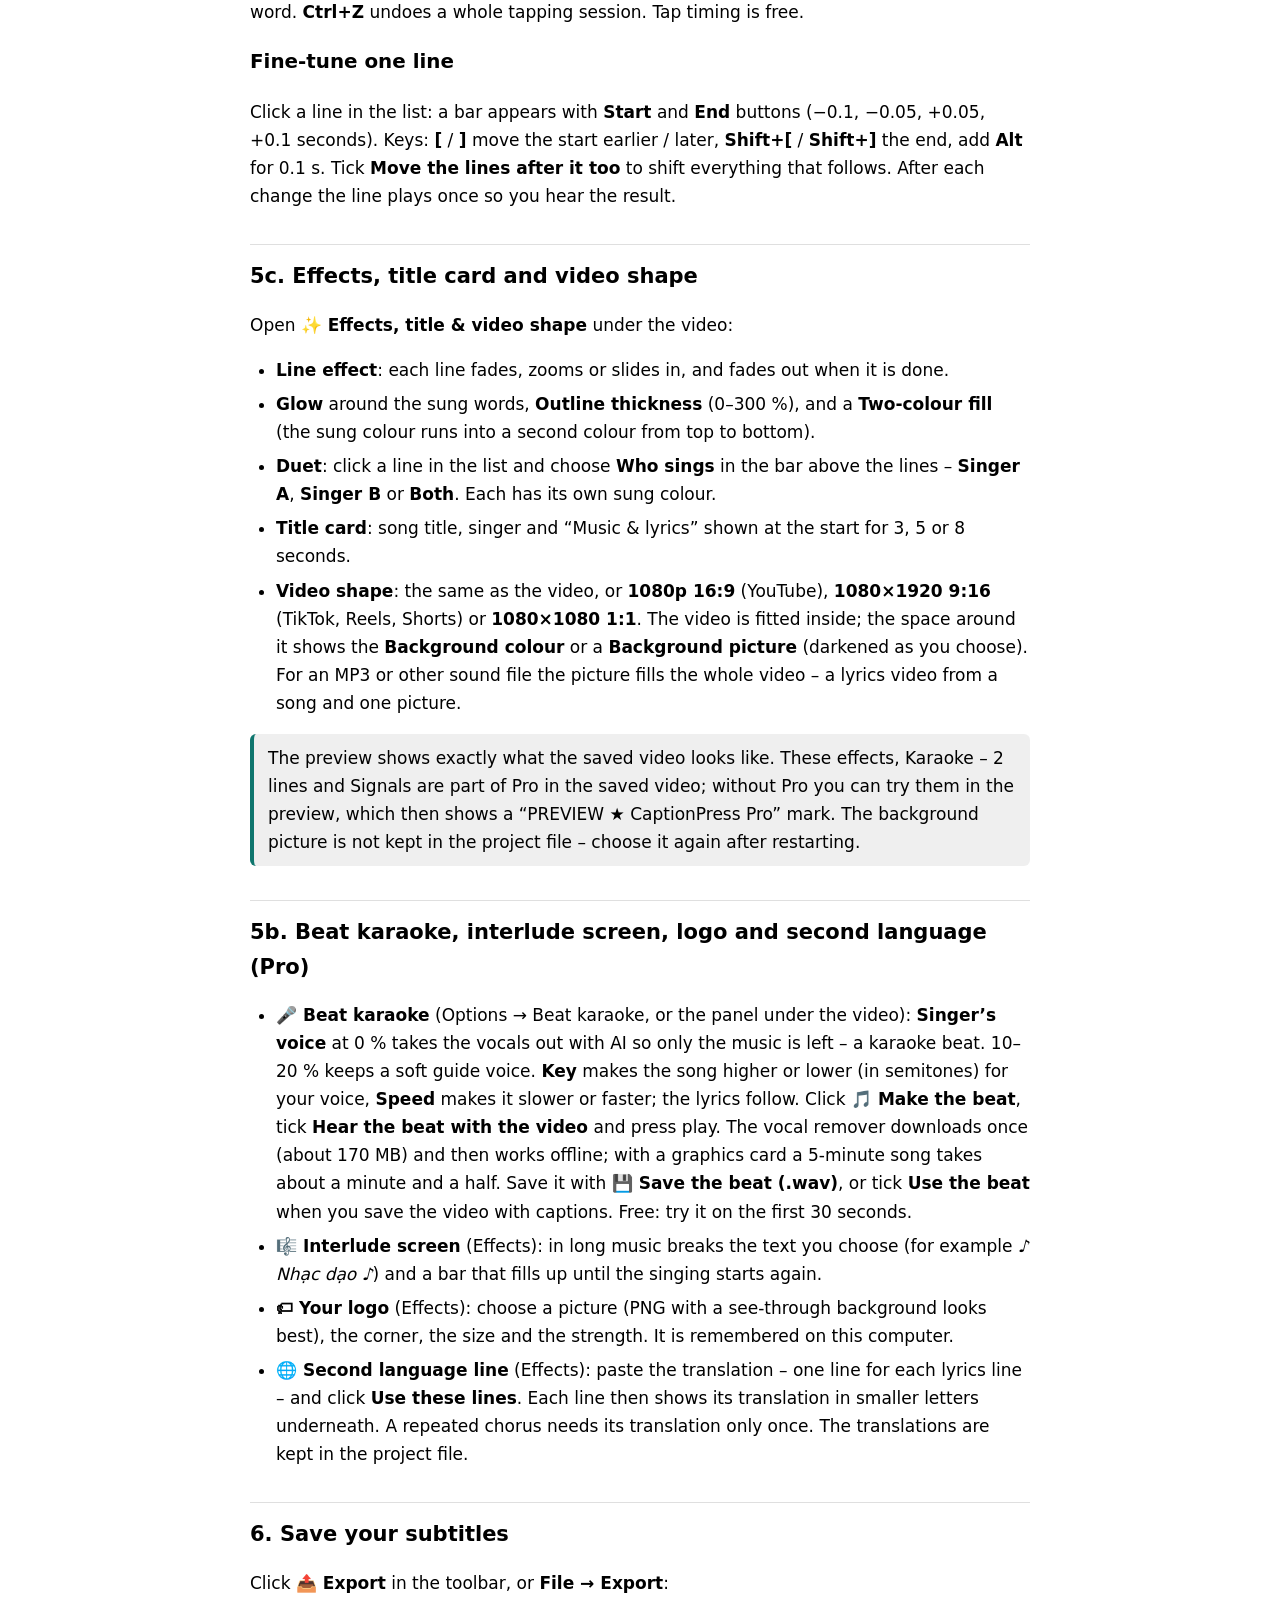
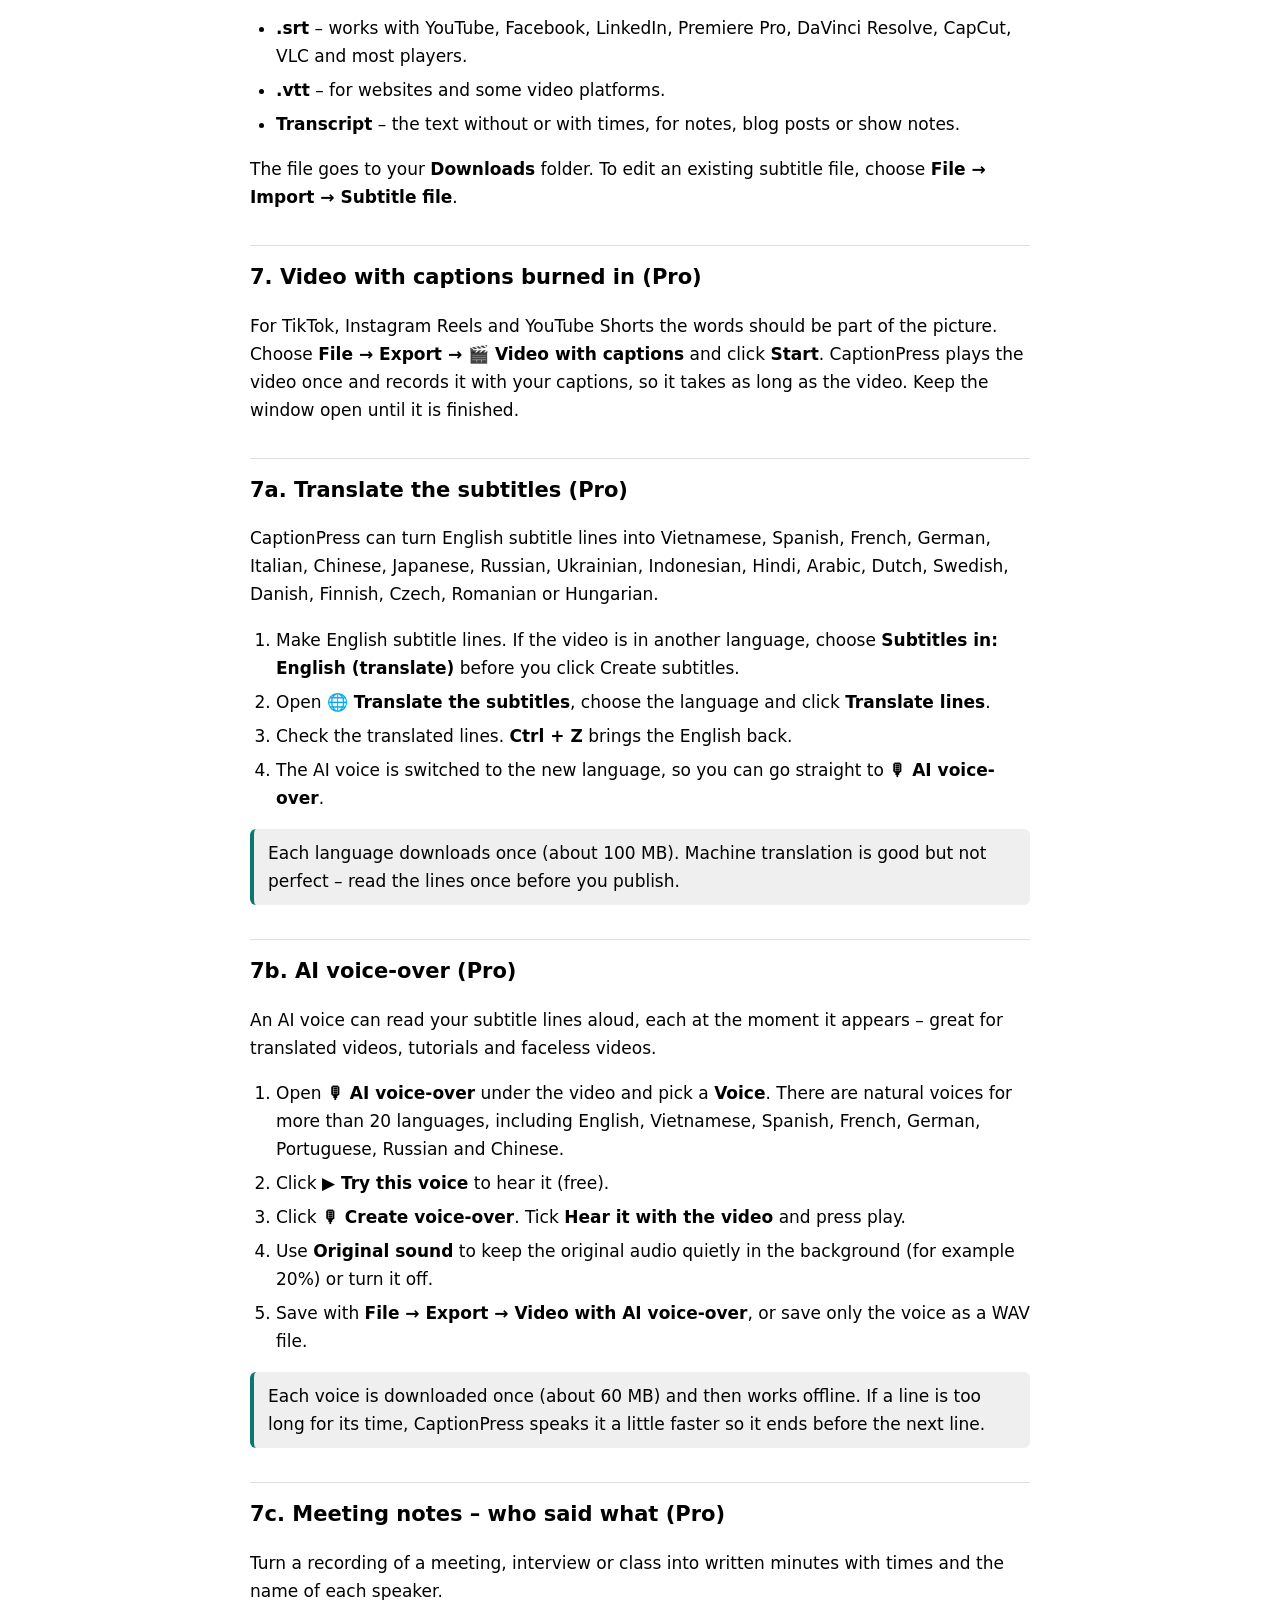
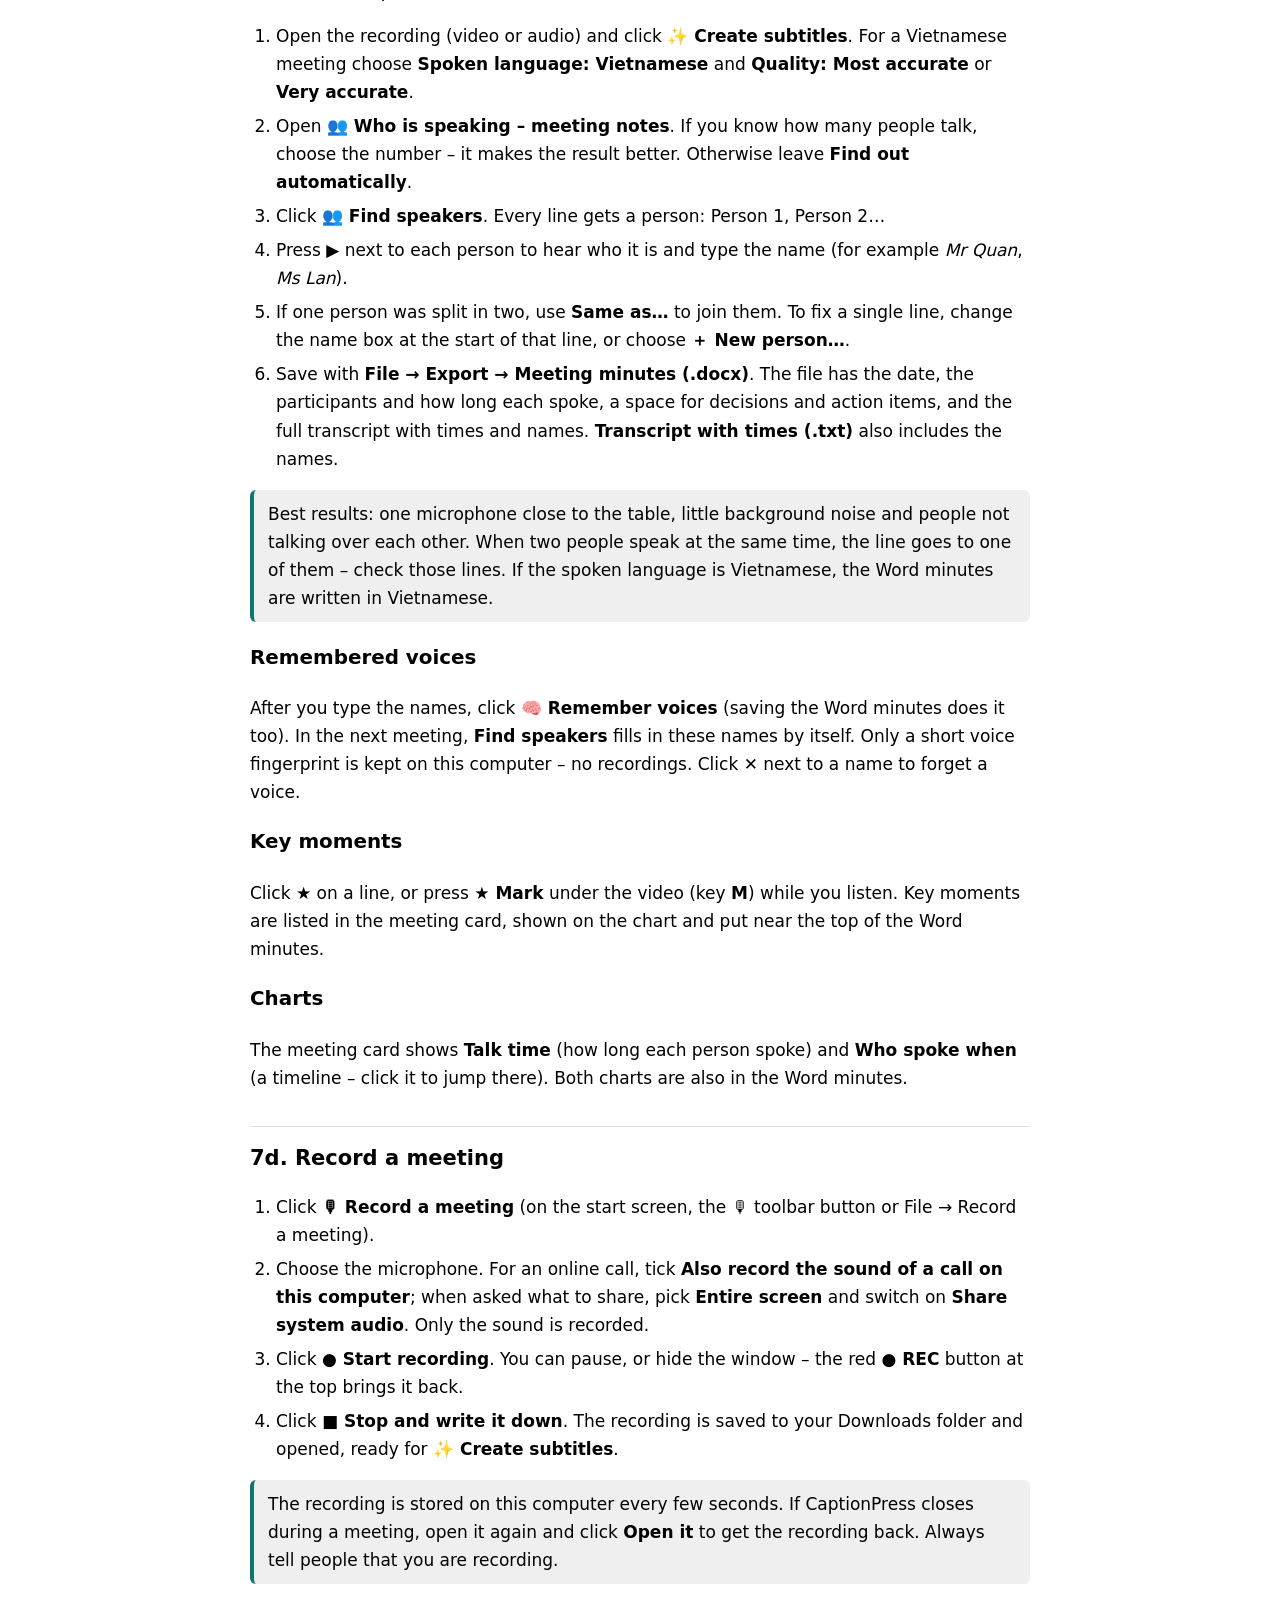
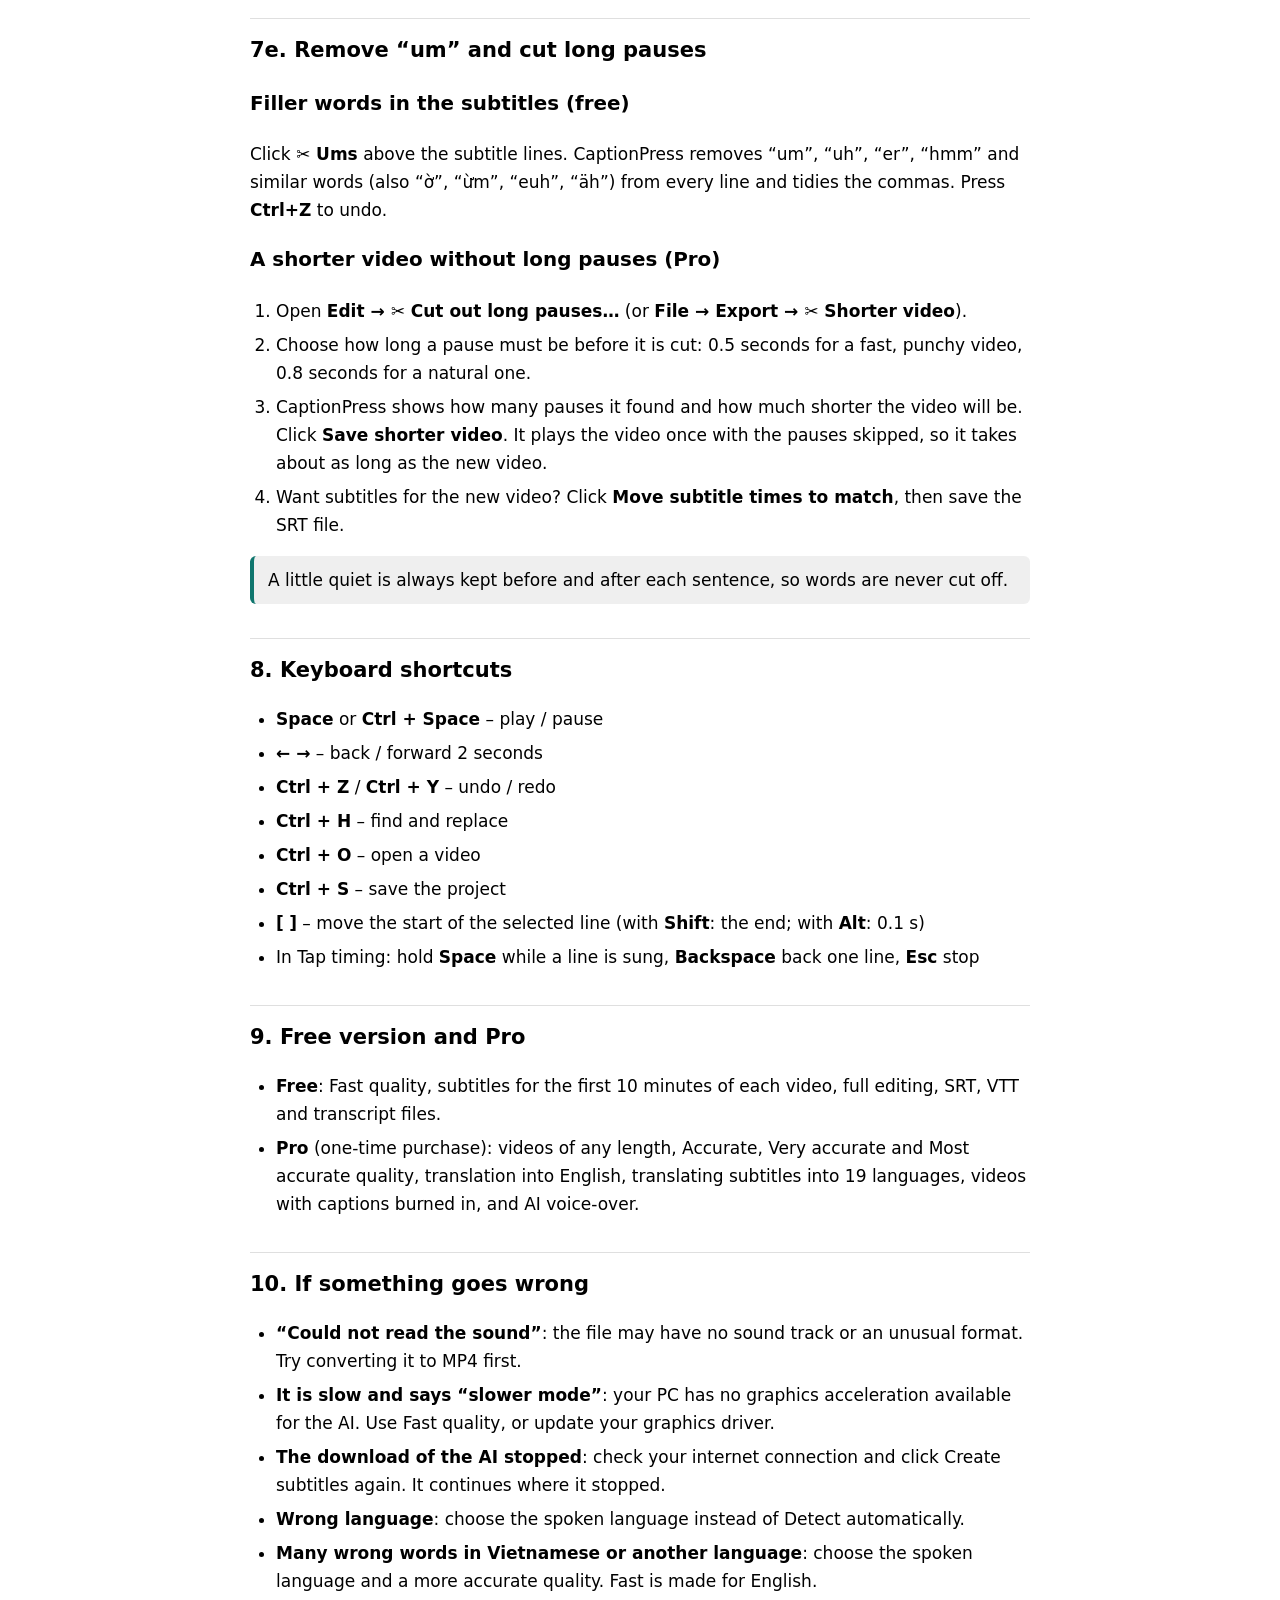
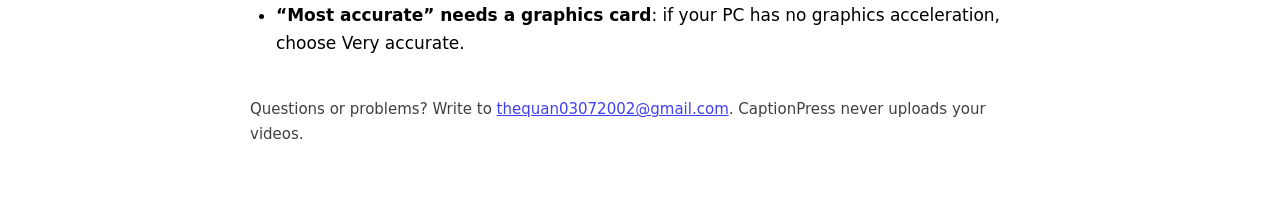
==== commit d8f25486: "v36: beat sound starts on the first click; help for the new features" ====
--- a/help.html
+++ b/help.html
@@ -8,6 +8,13 @@
 <h2 id="s4">5. Caption look</h2><p>Open <b>Caption look</b> under the video. Click a ready-made style to start:</p><ul><li><b>Classic</b> – the whole line in a dark box, for any video.</li><li><b>TikTok bold</b> – big capital letters with an outline; the word being spoken lights up.</li><li><b>Pop-up words</b> – two or three big words at a time pop up in the middle, the way TikTok, Reels and Shorts creators do it.</li><li><b>Karaoke</b> – the words fill with colour as they are spoken.</li><li><b>Box highlight</b> – a dark box with the spoken word in colour.</li></ul><p>Then change anything you like: <b>Animation</b>, <b>Highlight colour</b>, text size, position (bottom, middle or top), text colour, background, <b>Font</b> (Extra bold looks best on phones), <b>CAPITAL LETTERS</b> and letters per line (32 is good for phone videos, 42 is standard).</p><div class="tip">The word timing is worked out from each line's start and end, so it keeps working after you fix the words. If the highlight runs ahead or behind, split a long line into two shorter lines – each line gets its own exact time.</div><p>The preview shows exactly what the saved video will look like. Animations are kept when you save a video with captions burned in (Pro). SRT and VTT files keep only the words and times.</p><h2 id="s4k">5a. Karaoke &amp; lyrics videos</h2><p>For songs, paste the lyrics in <b>📄 I have the lyrics or script</b> (one sung line per line) and click <b>✨ Create subtitles</b>. CaptionPress keeps your words and times every word to the singing. Then open <b>Caption look</b> and click <b>Karaoke – 2 lines</b>:</p><ul><li>Lines take turns in an <b>upper row</b> (left) and a <b>lower row</b> (right). The next line already waits in the other row, so the singer can read ahead.</li><li>The sung part fills <b>word by word</b> in the <b>Sung colour</b>; the rest stays in the <b>Unsung colour</b>. Change both colours and the outlines as you like.</li><li><b>Signals</b> (for <b>Karaoke</b> and <b>Karaoke – 2 lines</b>): before the first line and after an instrumental break, 4 signals count down – the last one goes away exactly when the singing starts. Choose the <b>Signal shape</b> (dots, music notes, triangles or squares) and how long a break must be (<b>8 seconds or more</b> by default).</li><li><b>Colour fill</b>: <b>Even</b> moves the colour through every word at the speed it is sung – slowly over a long held note – and straight on through the tiny gaps between words; <b>Smooth</b> gives each word a soft start and end.</li><li><b>Karaoke timing</b>: if the colour runs a little ahead of (or behind) the voice, move this slider – right = later, left = earlier. It changes only the highlight, not the line times.</li><li><b>Font</b>: click the font button to use any font on your PC – <b>Use fonts on this PC…</b> lists them all (allow it when asked), or type a font name. Choose a font with Vietnamese letters for Vietnamese songs.</li><li><b>Move left / right</b>, <b>Move up / down</b> – or simply drag the caption on the video – to place the lyrics anywhere. <b>Line on screen</b> puts a line on the left, in the centre or on the right. Every slider shows its value – positions go from <b>−1</b> (far left / down) through <b>0</b> (the default place) to <b>+1</b> (far right / up) – and <b>↺ Reset to default</b> puts size and position back.</li><li>With <b>Karaoke – 2 lines</b> the <b>Upper line</b> and <b>Lower line</b> each have their own <b>Line on screen</b> (left, centre or right – by default the upper line on the left and the lower line on the right), <b>Left / right</b>, <b>Up / down</b>, <b>Size</b> (50–200 %) and <b>Width</b> (narrower or wider letters, 50–200 %). The saved video looks exactly like the preview, and the settings are kept in the project file.</li></ul><div class="tip">Free users can try Karaoke – 2 lines in the preview (it shows a “PREVIEW ★ CaptionPress Pro” mark). Saving the karaoke video – <b>File → Export → 🎬 Video with captions</b> – is part of Pro.</div><h3>Save your work as a project</h3><p><b>File → 💾 Save project</b> (or <b>Ctrl+S</b>) saves a <i>.cpproj</i> file with all lines and word times, the caption look, the lyrics and the name of the video. <b>File → 📂 Open project…</b> – or a double-click on the .cpproj file in Windows (with the CaptionPress app installed from the Microsoft Store) – brings it all back – then open the same video again. CaptionPress warns you if the video looks different from the one the project was made for.</p>
 <h2 id="s4t">5b. Exact timing with Tap timing</h2><p>Automatic timing of sung music is never perfect. For exact karaoke, time the lines yourself – it takes about as long as the song:</p><ol><li>Paste the lyrics (or make the subtitle lines first), then click <b>🎵 Tap timing</b> (above the subtitle lines or under the lyrics).</li><li>Choose <b>How to tap</b>: <b>Hold Space while each line is sung</b> (press when the line starts, let go when it ends), <b>Tap once when each line starts</b>, or <b>Tap every word</b> for an exact word-by-word highlight. Choose a <b>Speed</b> – 0.5× or 0.75× makes it easier.</li><li>Click <b>▶ Start</b>. The line to sing is shown big, the next one under it. Use <b>Space</b> or the big button.</li><li>Made a mistake? <b>Backspace</b> or <b>←</b> goes back one line and plays it again. <b>Esc</b> or <b>✓ Finish</b> stops – the lines you timed are kept; open Tap timing again to go on from the next line.</li></ol><p>The colour of a line's first word starts exactly when the voice starts (CaptionPress puts it on the sung onset near your key press); the line itself appears a moment before. The words inside each line are spread by syllable length, so the karaoke colour still fills word by word. <b>Ctrl+Z</b> undoes a whole tapping session. Tap timing is free.</p><h3>Fine-tune one line</h3><p>Click a line in the list: a bar appears with <b>Start</b> and <b>End</b> buttons (−0.1, −0.05, +0.05, +0.1 seconds). Keys: <b>[</b> / <b>]</b> move the start earlier / later, <b>Shift+[</b> / <b>Shift+]</b> the end, add <b>Alt</b> for 0.1 s. Tick <b>Move the lines after it too</b> to shift everything that follows. After each change the line plays once so you hear the result.</p>
 <h2 id="s4e">5c. Effects, title card and video shape</h2><p>Open <b>✨ Effects, title &amp; video shape</b> under the video:</p><ul><li><b>Line effect</b>: each line fades, zooms or slides in, and fades out when it is done.</li><li><b>Glow</b> around the sung words, <b>Outline thickness</b> (0–300 %), and a <b>Two-colour fill</b> (the sung colour runs into a second colour from top to bottom).</li><li><b>Duet</b>: click a line in the list and choose <b>Who sings</b> in the bar above the lines – <b>Singer A</b>, <b>Singer B</b> or <b>Both</b>. Each has its own sung colour.</li><li><b>Title card</b>: song title, singer and “Music &amp; lyrics” shown at the start for 3, 5 or 8 seconds.</li><li><b>Video shape</b>: the same as the video, or <b>1080p 16:9</b> (YouTube), <b>1080×1920 9:16</b> (TikTok, Reels, Shorts) or <b>1080×1080 1:1</b>. The video is fitted inside; the space around it shows the <b>Background colour</b> or a <b>Background picture</b> (darkened as you choose). For an MP3 or other sound file the picture fills the whole video – a lyrics video from a song and one picture.</li></ul><div class="tip">The preview shows exactly what the saved video looks like. These effects, Karaoke – 2 lines and Signals are part of Pro in the saved video; without Pro you can try them in the preview, which then shows a “PREVIEW ★ CaptionPress Pro” mark. The background picture is not kept in the project file – choose it again after restarting.</div>
+<h2 id="s5b">5b. Beat karaoke, interlude screen, logo and second language (Pro)</h2>
+<ul>
+<li><b>🎤 Beat karaoke</b> (Options → Beat karaoke, or the panel under the video): <b>Singer’s voice</b> at 0 % takes the vocals out with AI so only the music is left – a karaoke beat. 10–20 % keeps a soft guide voice. <b>Key</b> makes the song higher or lower (in semitones) for your voice, <b>Speed</b> makes it slower or faster; the lyrics follow. Click <b>🎵 Make the beat</b>, tick <b>Hear the beat with the video</b> and press play. The vocal remover downloads once (about 170 MB) and then works offline; with a graphics card a 5-minute song takes about a minute and a half. Save it with <b>💾 Save the beat (.wav)</b>, or tick <b>Use the beat</b> when you save the video with captions. Free: try it on the first 30 seconds.</li>
+<li><b>🎼 Interlude screen</b> (Effects): in long music breaks the text you choose (for example <i>♪ Nhạc dạo ♪</i>) and a bar that fills up until the singing starts again.</li>
+<li><b>🏷 Your logo</b> (Effects): choose a picture (PNG with a see-through background looks best), the corner, the size and the strength. It is remembered on this computer.</li>
+<li><b>🌐 Second language line</b> (Effects): paste the translation – one line for each lyrics line – and click <b>Use these lines</b>. Each line then shows its translation in smaller letters underneath. A repeated chorus needs its translation only once. The translations are kept in the project file.</li>
+</ul>
 <h2 id="s5">6. Save your subtitles</h2><p>Click <b>📤 Export</b> in the toolbar, or <b>File → Export</b>:</p><ul><li><b>.srt</b> – works with YouTube, Facebook, LinkedIn, Premiere Pro, DaVinci Resolve, CapCut, VLC and most players.</li><li><b>.vtt</b> – for websites and some video platforms.</li><li><b>Transcript</b> – the text without or with times, for notes, blog posts or show notes.</li></ul><p>The file goes to your <b>Downloads</b> folder. To edit an existing subtitle file, choose <b>File → Import → Subtitle file</b>.</p>
 <h2 id="s6">7. Video with captions burned in (Pro)</h2><p>For TikTok, Instagram Reels and YouTube Shorts the words should be part of the picture. Choose <b>File → Export → 🎬 Video with captions</b> and click <b>Start</b>. CaptionPress plays the video once and records it with your captions, so it takes as long as the video. Keep the window open until it is finished.</p>
 <h2 id="s6a">7a. Translate the subtitles (Pro)</h2><p>CaptionPress can turn English subtitle lines into Vietnamese, Spanish, French, German, Italian, Chinese, Japanese, Russian, Ukrainian, Indonesian, Hindi, Arabic, Dutch, Swedish, Danish, Finnish, Czech, Romanian or Hungarian.</p><ol><li>Make English subtitle lines. If the video is in another language, choose <b>Subtitles in: English (translate)</b> before you click Create subtitles.</li><li>Open <b>🌐 Translate the subtitles</b>, choose the language and click <b>Translate lines</b>.</li><li>Check the translated lines. <b>Ctrl + Z</b> brings the English back.</li><li>The AI voice is switched to the new language, so you can go straight to <b>🎙 AI voice-over</b>.</li></ol><div class="tip">Each language downloads once (about 100 MB). Machine translation is good but not perfect – read the lines once before you publish.</div><h2 id="s6b">7b. AI voice-over (Pro)</h2><p>An AI voice can read your subtitle lines aloud, each at the moment it appears – great for translated videos, tutorials and faceless videos.</p><ol><li>Open <b>🎙 AI voice-over</b> under the video and pick a <b>Voice</b>. There are natural voices for more than 20 languages, including English, Vietnamese, Spanish, French, German, Portuguese, Russian and Chinese.</li><li>Click <b>▶ Try this voice</b> to hear it (free).</li><li>Click <b>🎙 Create voice-over</b>. Tick <b>Hear it with the video</b> and press play.</li><li>Use <b>Original sound</b> to keep the original audio quietly in the background (for example 20%) or turn it off.</li><li>Save with <b>File → Export → Video with AI voice-over</b>, or save only the voice as a WAV file.</li></ol><div class="tip">Each voice is downloaded once (about 60 MB) and then works offline. If a line is too long for its time, CaptionPress speaks it a little faster so it ends before the next line.</div><h2 id="s6c">7c. Meeting notes – who said what (Pro)</h2><p>Turn a recording of a meeting, interview or class into written minutes with times and the name of each speaker.</p><ol><li>Open the recording (video or audio) and click <b>✨ Create subtitles</b>. For a Vietnamese meeting choose <b>Spoken language: Vietnamese</b> and <b>Quality: Most accurate</b> or <b>Very accurate</b>.</li><li>Open <b>👥 Who is speaking – meeting notes</b>. If you know how many people talk, choose the number – it makes the result better. Otherwise leave <b>Find out automatically</b>.</li><li>Click <b>👥 Find speakers</b>. Every line gets a person: Person 1, Person 2…</li><li>Press <b>▶</b> next to each person to hear who it is and type the name (for example <i>Mr Quan</i>, <i>Ms Lan</i>).</li><li>If one person was split in two, use <b>Same as…</b> to join them. To fix a single line, change the name box at the start of that line, or choose <b>＋ New person…</b>.</li><li>Save with <b>File → Export → Meeting minutes (.docx)</b>. The file has the date, the participants and how long each spoke, a space for decisions and action items, and the full transcript with times and names. <b>Transcript with times (.txt)</b> also includes the names.</li></ol><div class="tip">Best results: one microphone close to the table, little background noise and people not talking over each other. When two people speak at the same time, the line goes to one of them – check those lines. If the spoken language is Vietnamese, the Word minutes are written in Vietnamese.</div><h3>Remembered voices</h3><p>After you type the names, click <b>🧠 Remember voices</b> (saving the Word minutes does it too). In the next meeting, <b>Find speakers</b> fills in these names by itself. Only a short voice fingerprint is kept on this computer – no recordings. Click ✕ next to a name to forget a voice.</p><h3>Key moments</h3><p>Click <b>★</b> on a line, or press <b>★ Mark</b> under the video (key <b>M</b>) while you listen. Key moments are listed in the meeting card, shown on the chart and put near the top of the Word minutes.</p><h3>Charts</h3><p>The meeting card shows <b>Talk time</b> (how long each person spoke) and <b>Who spoke when</b> (a timeline – click it to jump there). Both charts are also in the Word minutes.</p><h2 id="s6d">7d. Record a meeting</h2><ol><li>Click <b>🎙 Record a meeting</b> (on the start screen, the 🎙 toolbar button or File → Record a meeting).</li><li>Choose the microphone. For an online call, tick <b>Also record the sound of a call on this computer</b>; when asked what to share, pick <b>Entire screen</b> and switch on <b>Share system audio</b>. Only the sound is recorded.</li><li>Click <b>● Start recording</b>. You can pause, or hide the window – the red <b>● REC</b> button at the top brings it back.</li><li>Click <b>■ Stop and write it down</b>. The recording is saved to your Downloads folder and opened, ready for <b>✨ Create subtitles</b>.</li></ol><div class="tip">The recording is stored on this computer every few seconds. If CaptionPress closes during a meeting, open it again and click <b>Open it</b> to get the recording back. Always tell people that you are recording.</div><h2 id="s6e">7e. Remove “um” and cut long pauses</h2><h3>Filler words in the subtitles (free)</h3><p>Click <b>✂ Ums</b> above the subtitle lines. CaptionPress removes “um”, “uh”, “er”, “hmm” and similar words (also “ờ”, “ừm”, “euh”, “äh”) from every line and tidies the commas. Press <b>Ctrl+Z</b> to undo.</p><h3>A shorter video without long pauses (Pro)</h3><ol><li>Open <b>Edit → ✂ Cut out long pauses…</b> (or <b>File → Export → ✂ Shorter video</b>).</li><li>Choose how long a pause must be before it is cut: 0.5 seconds for a fast, punchy video, 0.8 seconds for a natural one.</li><li>CaptionPress shows how many pauses it found and how much shorter the video will be. Click <b>Save shorter video</b>. It plays the video once with the pauses skipped, so it takes about as long as the new video.</li><li>Want subtitles for the new video? Click <b>Move subtitle times to match</b>, then save the SRT file.</li></ol><div class="tip">A little quiet is always kept before and after each sentence, so words are never cut off.</div><h2 id="s7">8. Keyboard shortcuts</h2><ul><li><b>Space</b> or <b>Ctrl + Space</b> – play / pause</li><li><b>← →</b> – back / forward 2 seconds</li><li><b>Ctrl + Z</b> / <b>Ctrl + Y</b> – undo / redo</li><li><b>Ctrl + H</b> – find and replace</li><li><b>Ctrl + O</b> – open a video</li><li><b>Ctrl + S</b> – save the project</li><li><b>[</b> <b>]</b> – move the start of the selected line (with <b>Shift</b>: the end; with <b>Alt</b>: 0.1 s)</li><li>In Tap timing: hold <b>Space</b> while a line is sung, <b>Backspace</b> back one line, <b>Esc</b> stop</li></ul>
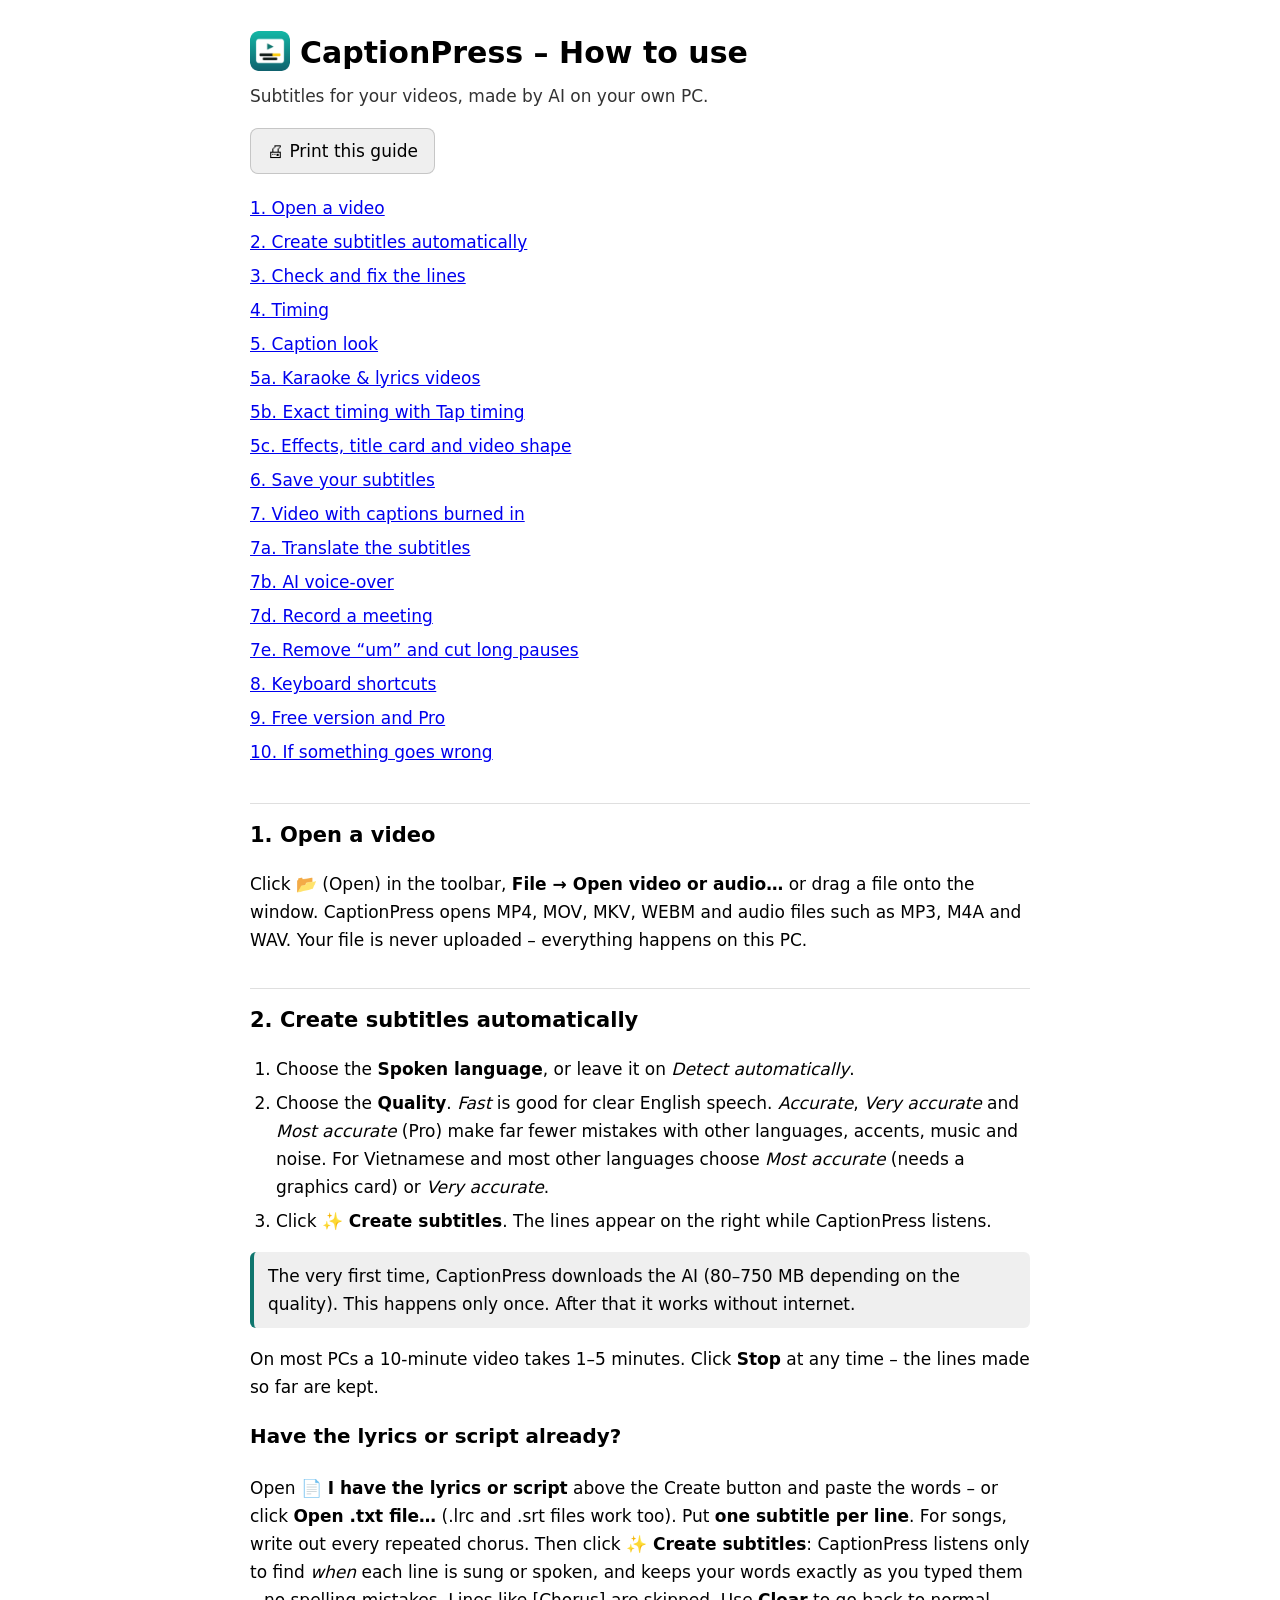
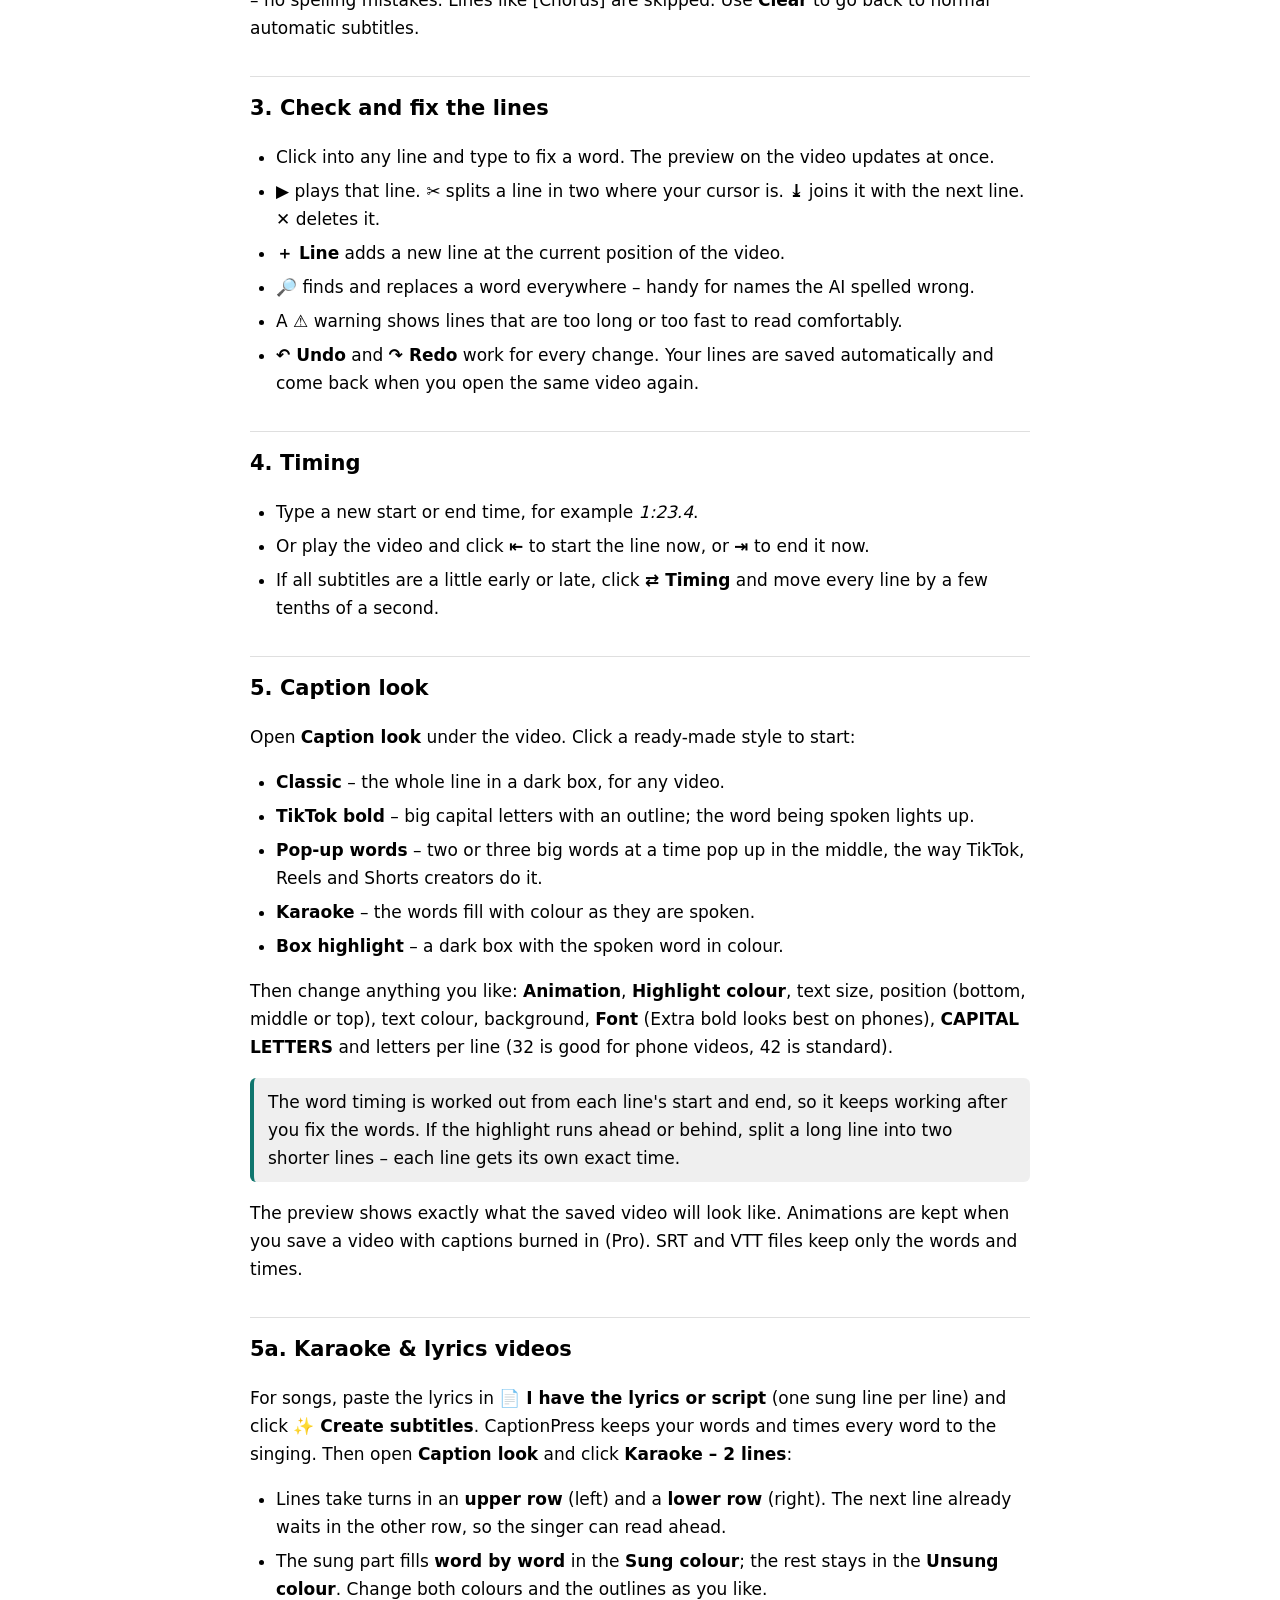
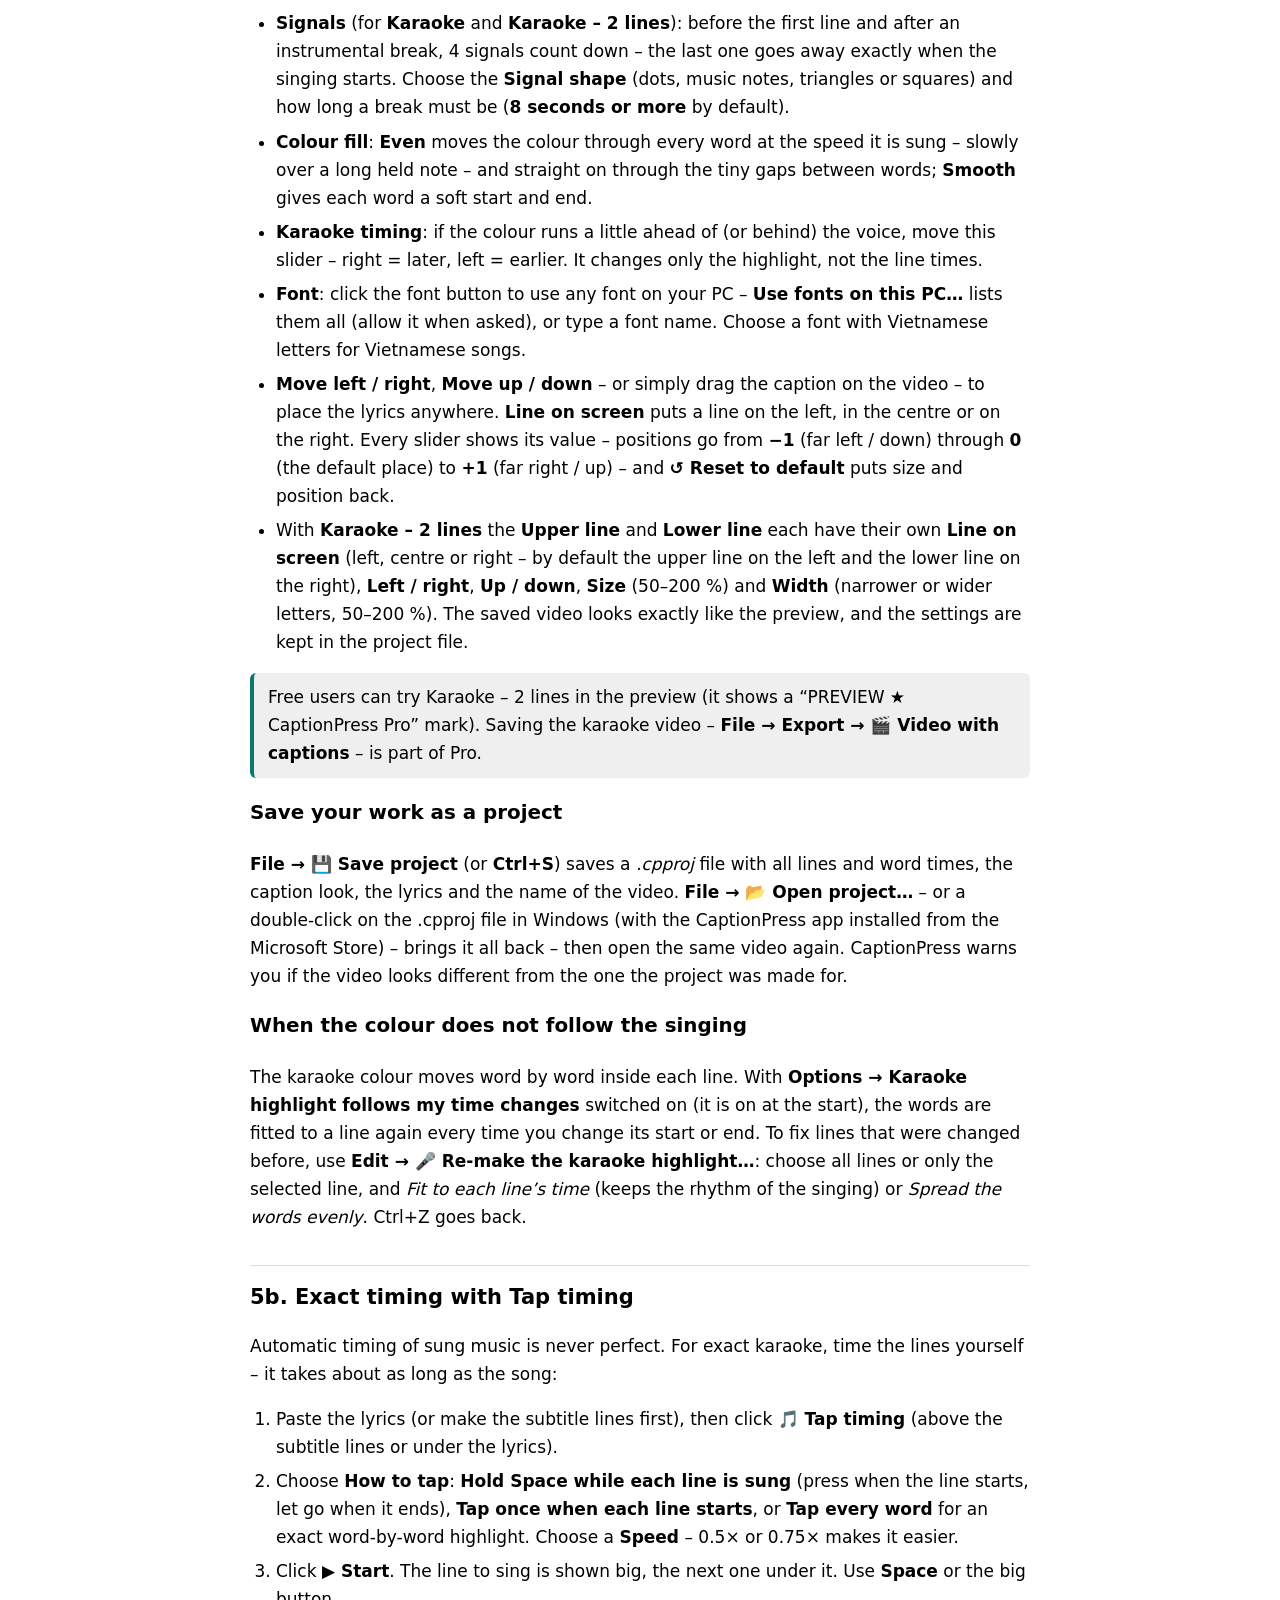
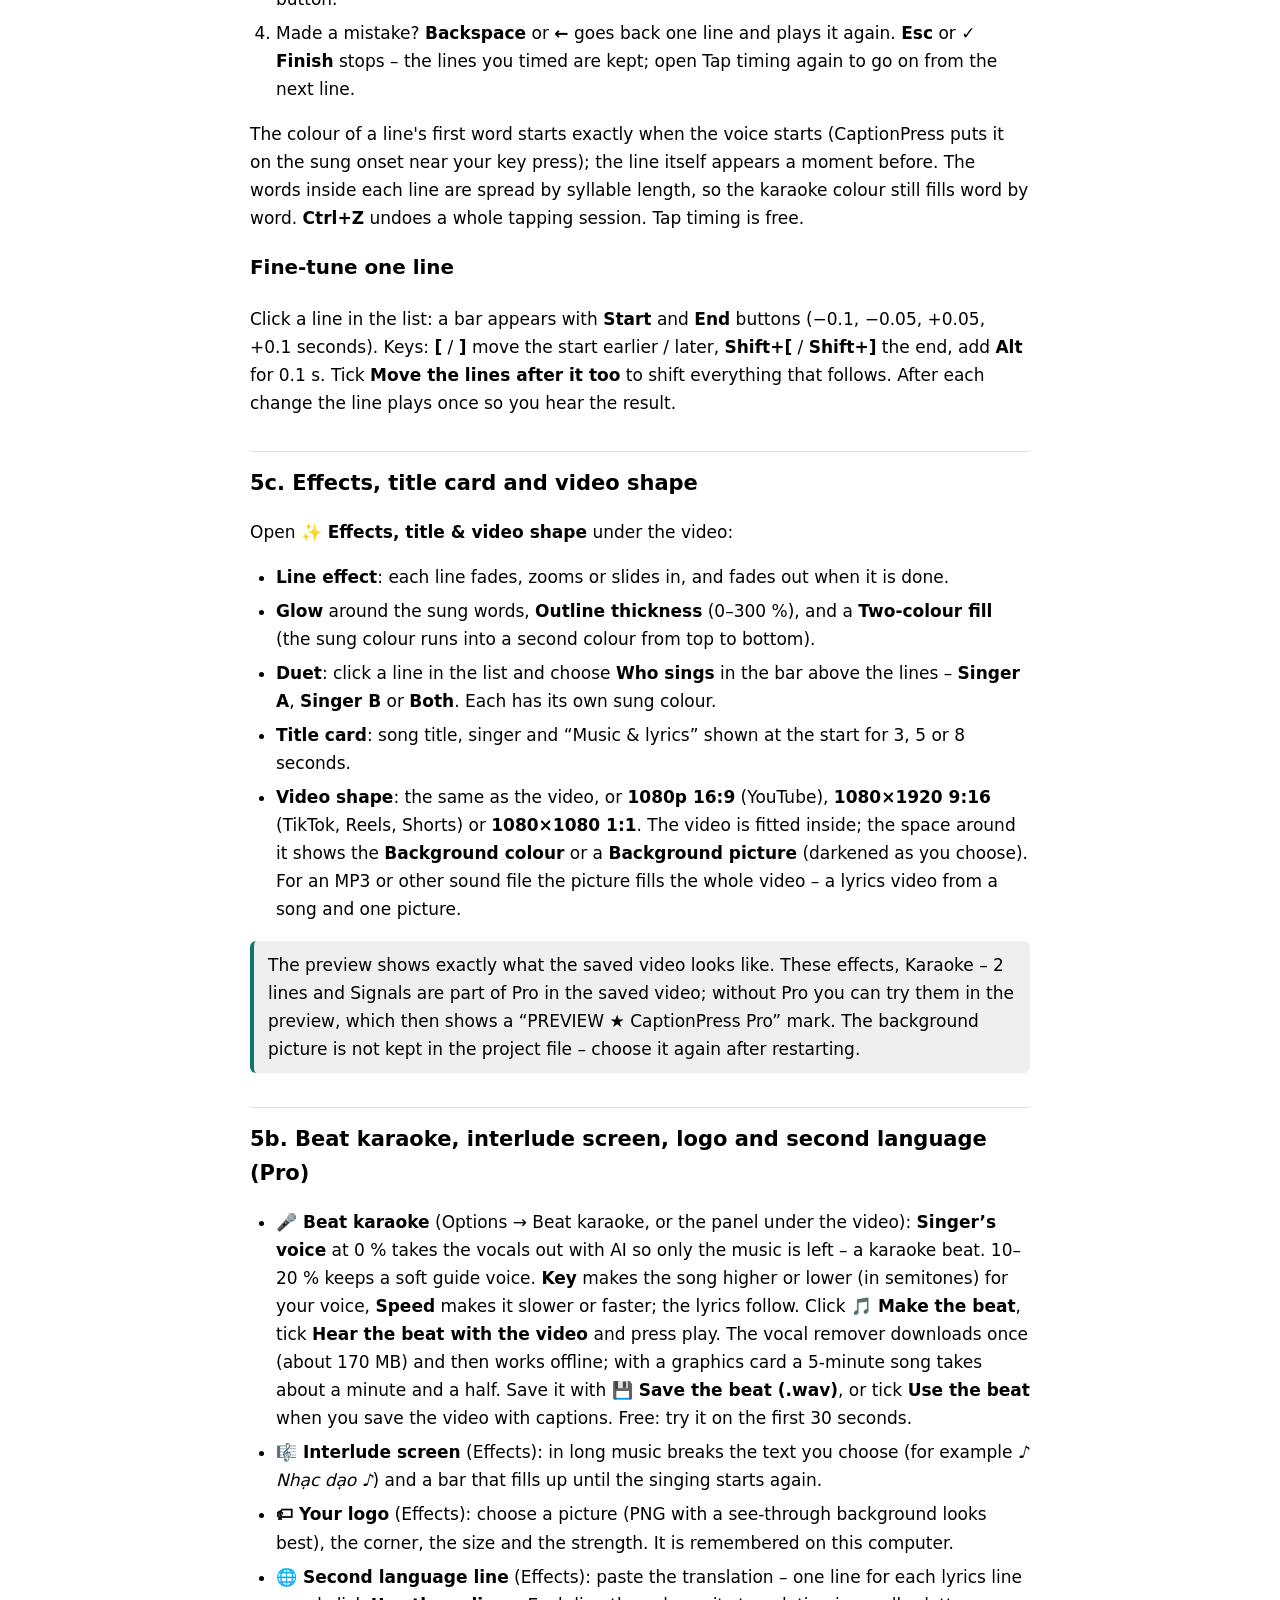
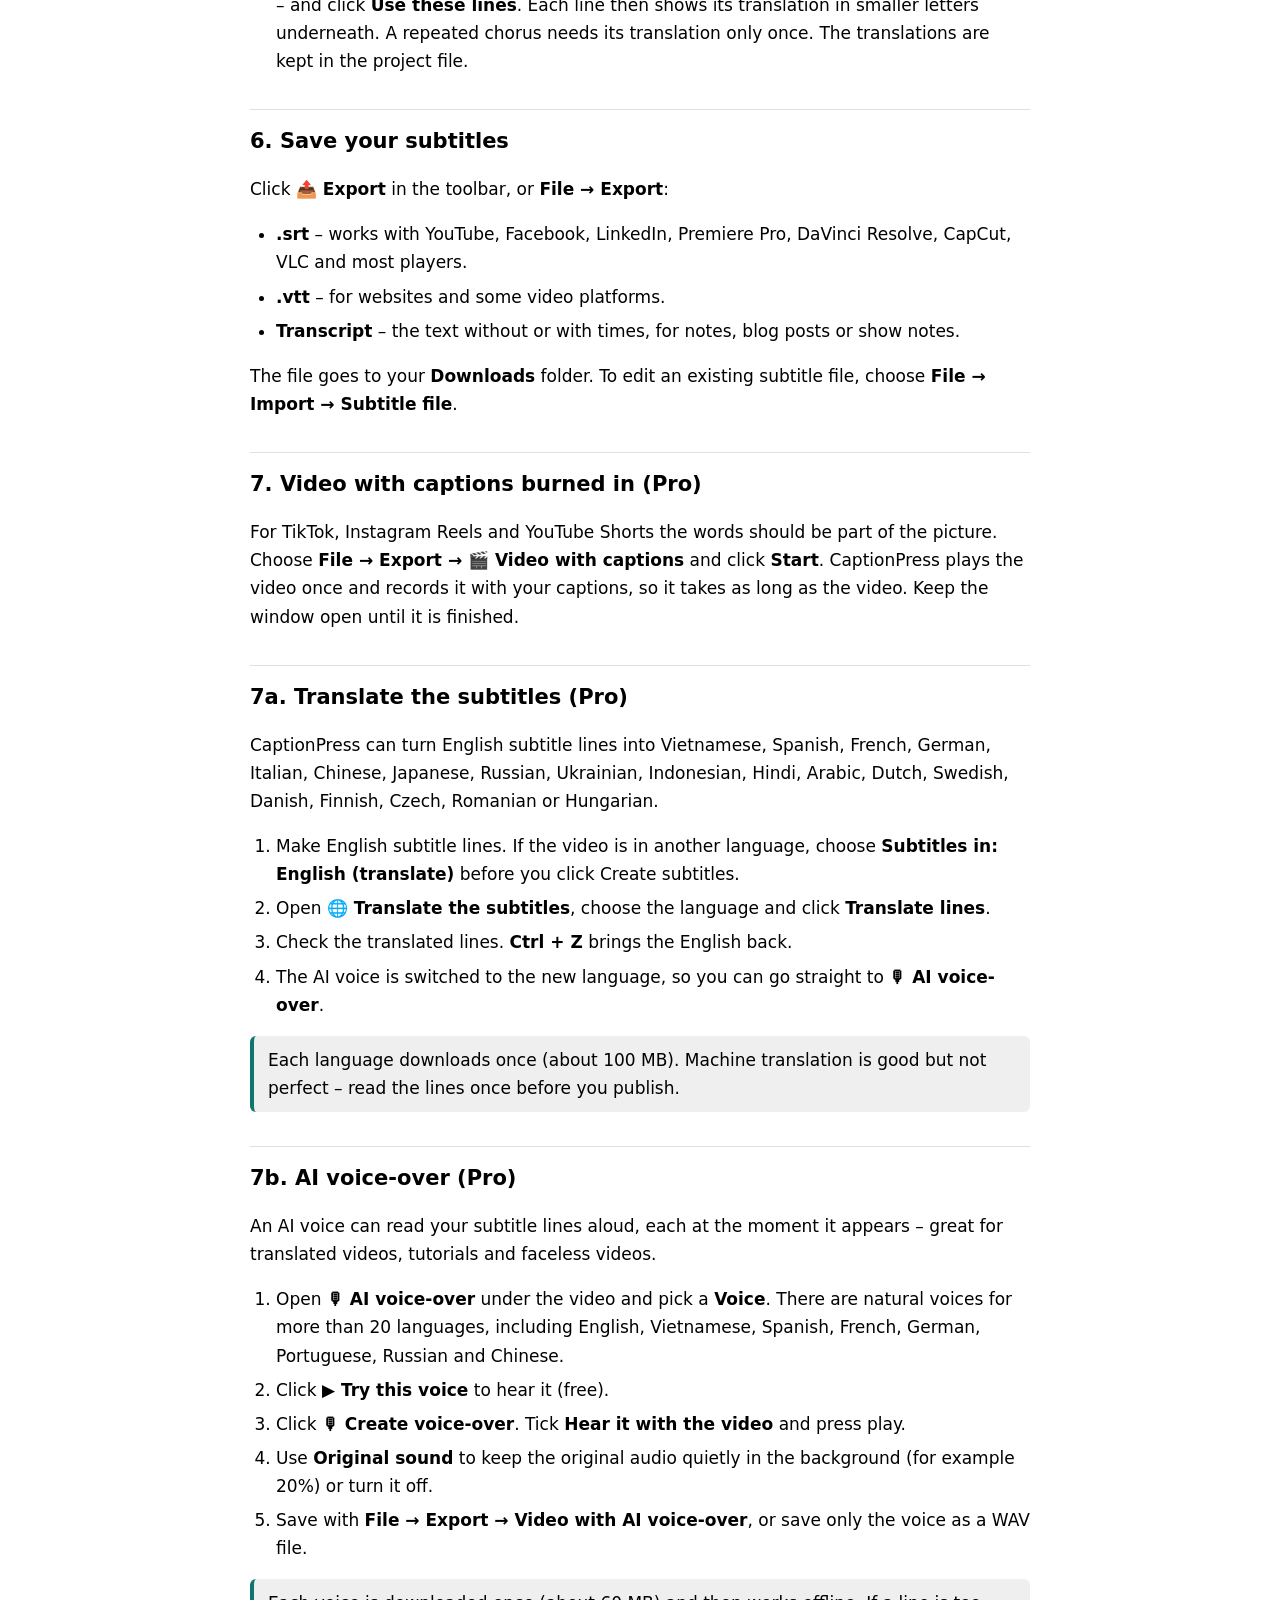
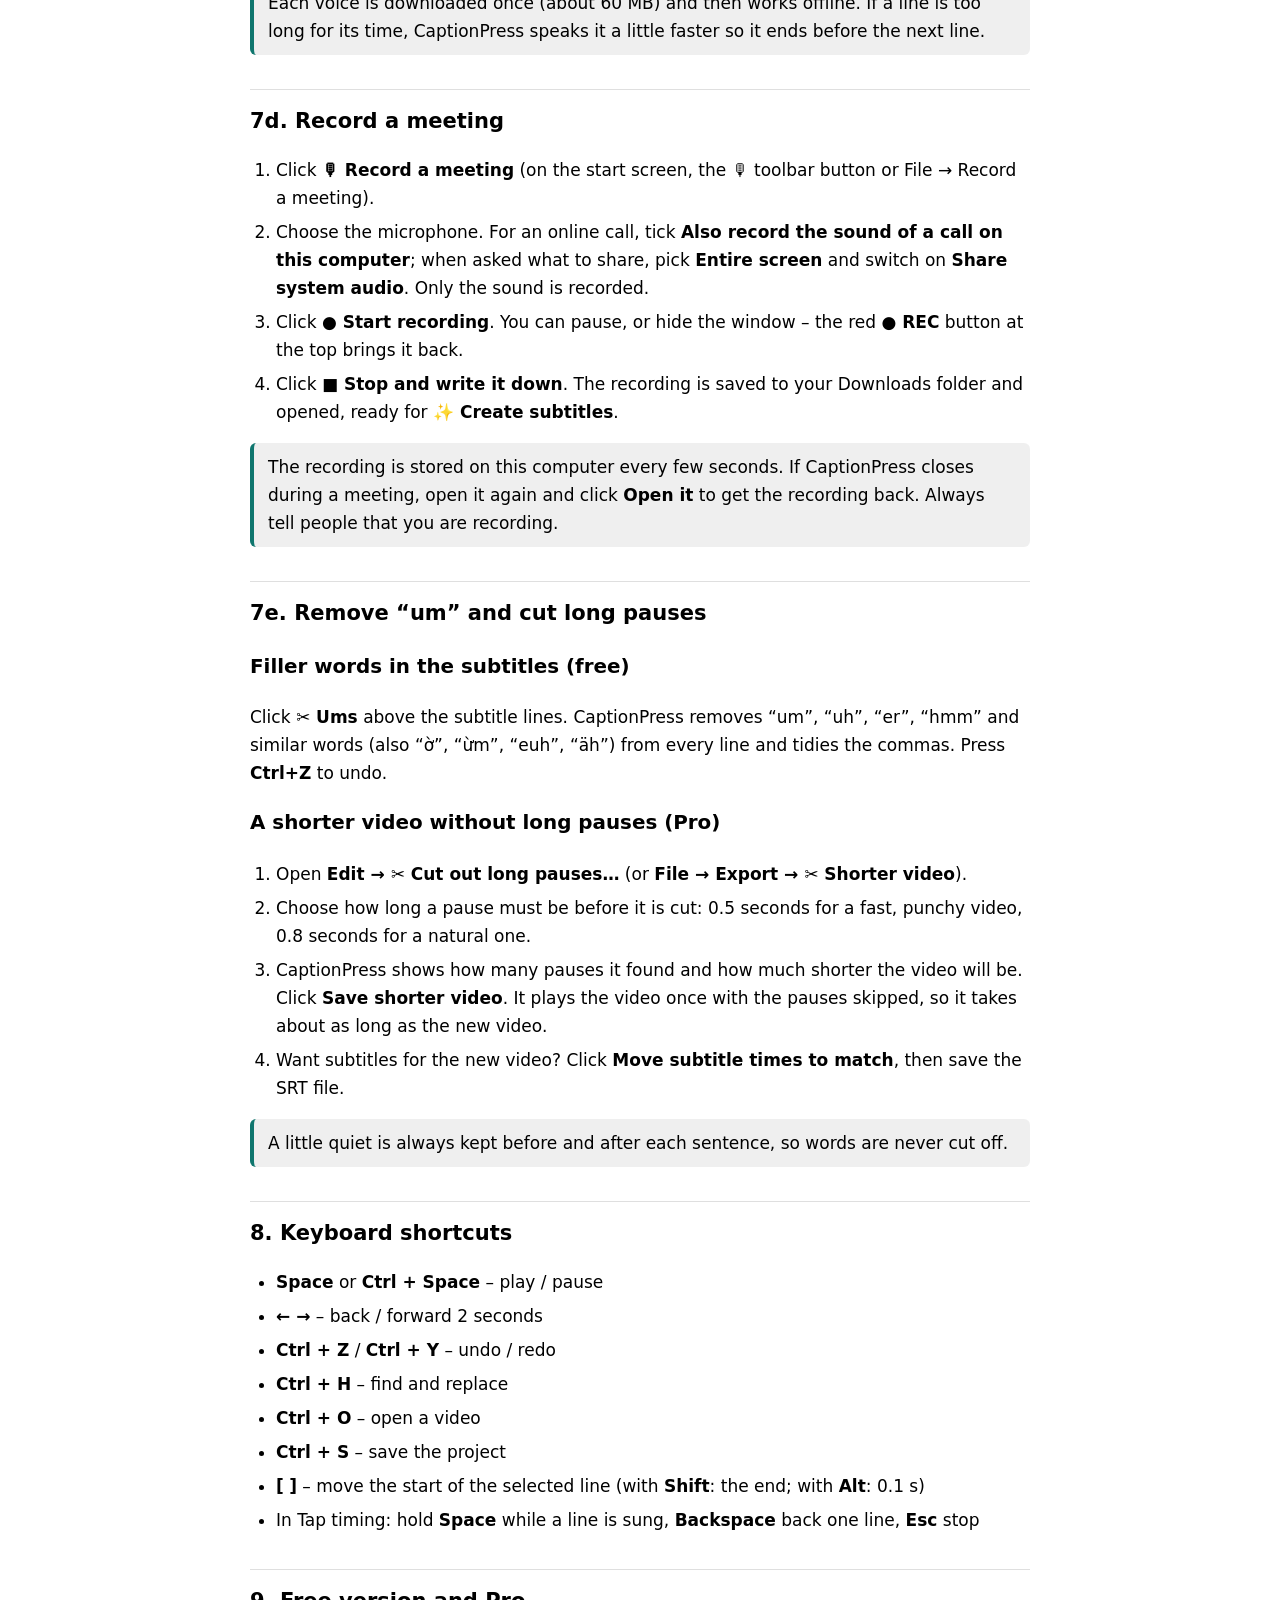
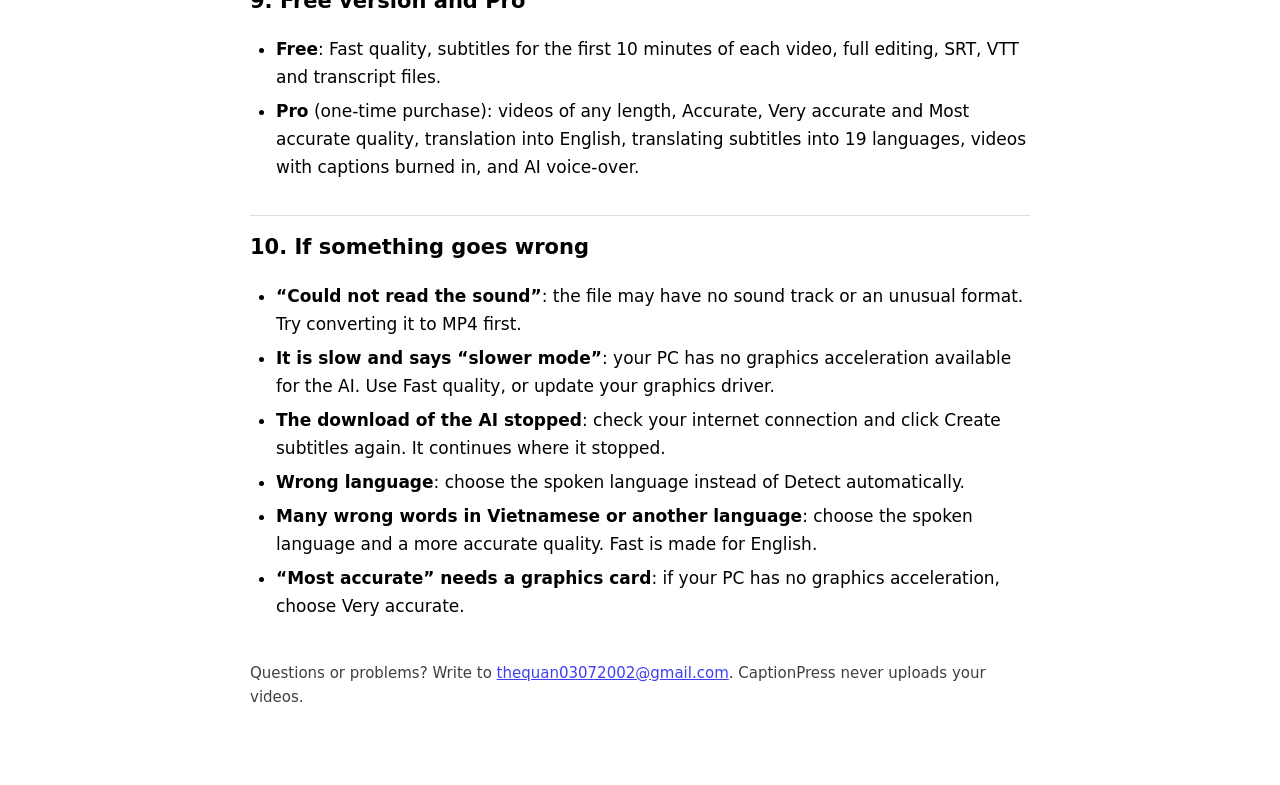
==== commit 70f3d96d: "v37: theme submenu, karaoke highlight re-make, better beat, meeting notes moved" ====
--- a/help.html
+++ b/help.html
@@ -1,12 +1,12 @@
 <!doctype html><html lang="en"><head><meta charset="utf-8"><meta name="viewport" content="width=device-width, initial-scale=1"><title>CaptionPress – How to use</title><link rel="icon" href="icon-192.png"><style>:root{--a:#0f766e;color-scheme:light dark}body{font:17px/1.65 "Segoe UI",system-ui,sans-serif;max-width:780px;margin:0 auto;padding:28px 20px 60px}h1{font-size:30px;margin:0 0 4px}h1 img{vertical-align:-8px;border-radius:8px;margin-right:10px}h2{font-size:21px;margin:34px 0 8px;padding-top:14px;border-top:1px solid #8884}.lead{opacity:.8;margin:0 0 18px}ol,ul{padding-left:26px}li{margin:6px 0}.tip{border-left:4px solid var(--a);background:#8882;padding:10px 14px;border-radius:6px;margin:12px 0}.toc a{display:block;padding:3px 0}.foot{margin-top:40px;opacity:.75;font-size:15px}button{font:inherit;padding:8px 16px;border-radius:8px;border:1px solid #8886;cursor:pointer}figure{margin:16px 0}figure img{display:block;max-width:100%;height:auto;border:1px solid #8886;border-radius:8px}figcaption{font-size:14px;opacity:.75;margin-top:6px}@media print{.noprint{display:none}}</style></head><body><h1><img src="icon-192.png" width="40" height="40" alt="">CaptionPress – How to use</h1><p class="lead">Subtitles for your videos, made by AI on your own PC.</p><p class="noprint"><button onclick="print()">🖨 Print this guide</button></p>
-<div class="toc noprint"><a href="#s0">1. Open a video</a><a href="#s1">2. Create subtitles automatically</a><a href="#s2">3. Check and fix the lines</a><a href="#s3">4. Timing</a><a href="#s4">5. Caption look</a><a href="#s4k">5a. Karaoke &amp; lyrics videos</a><a href="#s4t">5b. Exact timing with Tap timing</a><a href="#s4e">5c. Effects, title card and video shape</a><a href="#s5">6. Save your subtitles</a><a href="#s6">7. Video with captions burned in</a><a href="#s6a">7a. Translate the subtitles</a><a href="#s6b">7b. AI voice-over</a><a href="#s6c">7c. Meeting notes – who said what</a><a href="#s6d">7d. Record a meeting</a><a href="#s6e">7e. Remove “um” and cut long pauses</a><a href="#s7">8. Keyboard shortcuts</a><a href="#s8">9. Free version and Pro</a><a href="#s9">10. If something goes wrong</a></div>
+<div class="toc noprint"><a href="#s0">1. Open a video</a><a href="#s1">2. Create subtitles automatically</a><a href="#s2">3. Check and fix the lines</a><a href="#s3">4. Timing</a><a href="#s4">5. Caption look</a><a href="#s4k">5a. Karaoke &amp; lyrics videos</a><a href="#s4t">5b. Exact timing with Tap timing</a><a href="#s4e">5c. Effects, title card and video shape</a><a href="#s5">6. Save your subtitles</a><a href="#s6">7. Video with captions burned in</a><a href="#s6a">7a. Translate the subtitles</a><a href="#s6b">7b. AI voice-over</a><a href="#s6d">7d. Record a meeting</a><a href="#s6e">7e. Remove “um” and cut long pauses</a><a href="#s7">8. Keyboard shortcuts</a><a href="#s8">9. Free version and Pro</a><a href="#s9">10. If something goes wrong</a></div>
 <h2 id="s0">1. Open a video</h2><p>Click <b>📂</b> (Open) in the toolbar, <b>File → Open video or audio…</b> or drag a file onto the window. CaptionPress opens MP4, MOV, MKV, WEBM and audio files such as MP3, M4A and WAV. Your file is never uploaded – everything happens on this PC.</p>
 <h2 id="s1">2. Create subtitles automatically</h2><ol><li>Choose the <b>Spoken language</b>, or leave it on <i>Detect automatically</i>.</li><li>Choose the <b>Quality</b>. <i>Fast</i> is good for clear English speech. <i>Accurate</i>, <i>Very accurate</i> and <i>Most accurate</i> (Pro) make far fewer mistakes with other languages, accents, music and noise. For Vietnamese and most other languages choose <i>Most accurate</i> (needs a graphics card) or <i>Very accurate</i>.</li><li>Click <b>✨ Create subtitles</b>. The lines appear on the right while CaptionPress listens.</li></ol><div class="tip">The very first time, CaptionPress downloads the AI (80–750 MB depending on the quality). This happens only once. After that it works without internet.</div><p>On most PCs a 10-minute video takes 1–5 minutes. Click <b>Stop</b> at any time – the lines made so far are kept.</p>
 <h3>Have the lyrics or script already?</h3><p>Open <b>📄 I have the lyrics or script</b> above the Create button and paste the words – or click <b>Open .txt file…</b> (.lrc and .srt files work too). Put <b>one subtitle per line</b>. For songs, write out every repeated chorus. Then click <b>✨ Create subtitles</b>: CaptionPress listens only to find <i>when</i> each line is sung or spoken, and keeps your words exactly as you typed them – no spelling mistakes. Lines like [Chorus] are skipped. Use <b>Clear</b> to go back to normal automatic subtitles.</p>
 <h2 id="s2">3. Check and fix the lines</h2><ul><li>Click into any line and type to fix a word. The preview on the video updates at once.</li><li><b>▶</b> plays that line. <b>✂</b> splits a line in two where your cursor is. <b>⤓</b> joins it with the next line. <b>✕</b> deletes it.</li><li><b>＋ Line</b> adds a new line at the current position of the video.</li><li><b>🔎</b> finds and replaces a word everywhere – handy for names the AI spelled wrong.</li><li>A <b>⚠</b> warning shows lines that are too long or too fast to read comfortably.</li><li><b>↶ Undo</b> and <b>↷ Redo</b> work for every change. Your lines are saved automatically and come back when you open the same video again.</li></ul>
 <h2 id="s3">4. Timing</h2><ul><li>Type a new start or end time, for example <i>1:23.4</i>.</li><li>Or play the video and click <b>⇤</b> to start the line now, or <b>⇥</b> to end it now.</li><li>If all subtitles are a little early or late, click <b>⇄ Timing</b> and move every line by a few tenths of a second.</li></ul>
 <h2 id="s4">5. Caption look</h2><p>Open <b>Caption look</b> under the video. Click a ready-made style to start:</p><ul><li><b>Classic</b> – the whole line in a dark box, for any video.</li><li><b>TikTok bold</b> – big capital letters with an outline; the word being spoken lights up.</li><li><b>Pop-up words</b> – two or three big words at a time pop up in the middle, the way TikTok, Reels and Shorts creators do it.</li><li><b>Karaoke</b> – the words fill with colour as they are spoken.</li><li><b>Box highlight</b> – a dark box with the spoken word in colour.</li></ul><p>Then change anything you like: <b>Animation</b>, <b>Highlight colour</b>, text size, position (bottom, middle or top), text colour, background, <b>Font</b> (Extra bold looks best on phones), <b>CAPITAL LETTERS</b> and letters per line (32 is good for phone videos, 42 is standard).</p><div class="tip">The word timing is worked out from each line's start and end, so it keeps working after you fix the words. If the highlight runs ahead or behind, split a long line into two shorter lines – each line gets its own exact time.</div><p>The preview shows exactly what the saved video will look like. Animations are kept when you save a video with captions burned in (Pro). SRT and VTT files keep only the words and times.</p><h2 id="s4k">5a. Karaoke &amp; lyrics videos</h2><p>For songs, paste the lyrics in <b>📄 I have the lyrics or script</b> (one sung line per line) and click <b>✨ Create subtitles</b>. CaptionPress keeps your words and times every word to the singing. Then open <b>Caption look</b> and click <b>Karaoke – 2 lines</b>:</p><ul><li>Lines take turns in an <b>upper row</b> (left) and a <b>lower row</b> (right). The next line already waits in the other row, so the singer can read ahead.</li><li>The sung part fills <b>word by word</b> in the <b>Sung colour</b>; the rest stays in the <b>Unsung colour</b>. Change both colours and the outlines as you like.</li><li><b>Signals</b> (for <b>Karaoke</b> and <b>Karaoke – 2 lines</b>): before the first line and after an instrumental break, 4 signals count down – the last one goes away exactly when the singing starts. Choose the <b>Signal shape</b> (dots, music notes, triangles or squares) and how long a break must be (<b>8 seconds or more</b> by default).</li><li><b>Colour fill</b>: <b>Even</b> moves the colour through every word at the speed it is sung – slowly over a long held note – and straight on through the tiny gaps between words; <b>Smooth</b> gives each word a soft start and end.</li><li><b>Karaoke timing</b>: if the colour runs a little ahead of (or behind) the voice, move this slider – right = later, left = earlier. It changes only the highlight, not the line times.</li><li><b>Font</b>: click the font button to use any font on your PC – <b>Use fonts on this PC…</b> lists them all (allow it when asked), or type a font name. Choose a font with Vietnamese letters for Vietnamese songs.</li><li><b>Move left / right</b>, <b>Move up / down</b> – or simply drag the caption on the video – to place the lyrics anywhere. <b>Line on screen</b> puts a line on the left, in the centre or on the right. Every slider shows its value – positions go from <b>−1</b> (far left / down) through <b>0</b> (the default place) to <b>+1</b> (far right / up) – and <b>↺ Reset to default</b> puts size and position back.</li><li>With <b>Karaoke – 2 lines</b> the <b>Upper line</b> and <b>Lower line</b> each have their own <b>Line on screen</b> (left, centre or right – by default the upper line on the left and the lower line on the right), <b>Left / right</b>, <b>Up / down</b>, <b>Size</b> (50–200 %) and <b>Width</b> (narrower or wider letters, 50–200 %). The saved video looks exactly like the preview, and the settings are kept in the project file.</li></ul><div class="tip">Free users can try Karaoke – 2 lines in the preview (it shows a “PREVIEW ★ CaptionPress Pro” mark). Saving the karaoke video – <b>File → Export → 🎬 Video with captions</b> – is part of Pro.</div><h3>Save your work as a project</h3><p><b>File → 💾 Save project</b> (or <b>Ctrl+S</b>) saves a <i>.cpproj</i> file with all lines and word times, the caption look, the lyrics and the name of the video. <b>File → 📂 Open project…</b> – or a double-click on the .cpproj file in Windows (with the CaptionPress app installed from the Microsoft Store) – brings it all back – then open the same video again. CaptionPress warns you if the video looks different from the one the project was made for.</p>
-<h2 id="s4t">5b. Exact timing with Tap timing</h2><p>Automatic timing of sung music is never perfect. For exact karaoke, time the lines yourself – it takes about as long as the song:</p><ol><li>Paste the lyrics (or make the subtitle lines first), then click <b>🎵 Tap timing</b> (above the subtitle lines or under the lyrics).</li><li>Choose <b>How to tap</b>: <b>Hold Space while each line is sung</b> (press when the line starts, let go when it ends), <b>Tap once when each line starts</b>, or <b>Tap every word</b> for an exact word-by-word highlight. Choose a <b>Speed</b> – 0.5× or 0.75× makes it easier.</li><li>Click <b>▶ Start</b>. The line to sing is shown big, the next one under it. Use <b>Space</b> or the big button.</li><li>Made a mistake? <b>Backspace</b> or <b>←</b> goes back one line and plays it again. <b>Esc</b> or <b>✓ Finish</b> stops – the lines you timed are kept; open Tap timing again to go on from the next line.</li></ol><p>The colour of a line's first word starts exactly when the voice starts (CaptionPress puts it on the sung onset near your key press); the line itself appears a moment before. The words inside each line are spread by syllable length, so the karaoke colour still fills word by word. <b>Ctrl+Z</b> undoes a whole tapping session. Tap timing is free.</p><h3>Fine-tune one line</h3><p>Click a line in the list: a bar appears with <b>Start</b> and <b>End</b> buttons (−0.1, −0.05, +0.05, +0.1 seconds). Keys: <b>[</b> / <b>]</b> move the start earlier / later, <b>Shift+[</b> / <b>Shift+]</b> the end, add <b>Alt</b> for 0.1 s. Tick <b>Move the lines after it too</b> to shift everything that follows. After each change the line plays once so you hear the result.</p>
+<h3>When the colour does not follow the singing</h3><p>The karaoke colour moves word by word inside each line. With <b>Options → Karaoke highlight follows my time changes</b> switched on (it is on at the start), the words are fitted to a line again every time you change its start or end. To fix lines that were changed before, use <b>Edit → 🎤 Re-make the karaoke highlight…</b>: choose all lines or only the selected line, and <i>Fit to each line’s time</i> (keeps the rhythm of the singing) or <i>Spread the words evenly</i>. Ctrl+Z goes back.</p><h2 id="s4t">5b. Exact timing with Tap timing</h2><p>Automatic timing of sung music is never perfect. For exact karaoke, time the lines yourself – it takes about as long as the song:</p><ol><li>Paste the lyrics (or make the subtitle lines first), then click <b>🎵 Tap timing</b> (above the subtitle lines or under the lyrics).</li><li>Choose <b>How to tap</b>: <b>Hold Space while each line is sung</b> (press when the line starts, let go when it ends), <b>Tap once when each line starts</b>, or <b>Tap every word</b> for an exact word-by-word highlight. Choose a <b>Speed</b> – 0.5× or 0.75× makes it easier.</li><li>Click <b>▶ Start</b>. The line to sing is shown big, the next one under it. Use <b>Space</b> or the big button.</li><li>Made a mistake? <b>Backspace</b> or <b>←</b> goes back one line and plays it again. <b>Esc</b> or <b>✓ Finish</b> stops – the lines you timed are kept; open Tap timing again to go on from the next line.</li></ol><p>The colour of a line's first word starts exactly when the voice starts (CaptionPress puts it on the sung onset near your key press); the line itself appears a moment before. The words inside each line are spread by syllable length, so the karaoke colour still fills word by word. <b>Ctrl+Z</b> undoes a whole tapping session. Tap timing is free.</p><h3>Fine-tune one line</h3><p>Click a line in the list: a bar appears with <b>Start</b> and <b>End</b> buttons (−0.1, −0.05, +0.05, +0.1 seconds). Keys: <b>[</b> / <b>]</b> move the start earlier / later, <b>Shift+[</b> / <b>Shift+]</b> the end, add <b>Alt</b> for 0.1 s. Tick <b>Move the lines after it too</b> to shift everything that follows. After each change the line plays once so you hear the result.</p>
 <h2 id="s4e">5c. Effects, title card and video shape</h2><p>Open <b>✨ Effects, title &amp; video shape</b> under the video:</p><ul><li><b>Line effect</b>: each line fades, zooms or slides in, and fades out when it is done.</li><li><b>Glow</b> around the sung words, <b>Outline thickness</b> (0–300 %), and a <b>Two-colour fill</b> (the sung colour runs into a second colour from top to bottom).</li><li><b>Duet</b>: click a line in the list and choose <b>Who sings</b> in the bar above the lines – <b>Singer A</b>, <b>Singer B</b> or <b>Both</b>. Each has its own sung colour.</li><li><b>Title card</b>: song title, singer and “Music &amp; lyrics” shown at the start for 3, 5 or 8 seconds.</li><li><b>Video shape</b>: the same as the video, or <b>1080p 16:9</b> (YouTube), <b>1080×1920 9:16</b> (TikTok, Reels, Shorts) or <b>1080×1080 1:1</b>. The video is fitted inside; the space around it shows the <b>Background colour</b> or a <b>Background picture</b> (darkened as you choose). For an MP3 or other sound file the picture fills the whole video – a lyrics video from a song and one picture.</li></ul><div class="tip">The preview shows exactly what the saved video looks like. These effects, Karaoke – 2 lines and Signals are part of Pro in the saved video; without Pro you can try them in the preview, which then shows a “PREVIEW ★ CaptionPress Pro” mark. The background picture is not kept in the project file – choose it again after restarting.</div>
 <h2 id="s5b">5b. Beat karaoke, interlude screen, logo and second language (Pro)</h2>
 <ul>
@@ -17,7 +17,7 @@
 </ul>
 <h2 id="s5">6. Save your subtitles</h2><p>Click <b>📤 Export</b> in the toolbar, or <b>File → Export</b>:</p><ul><li><b>.srt</b> – works with YouTube, Facebook, LinkedIn, Premiere Pro, DaVinci Resolve, CapCut, VLC and most players.</li><li><b>.vtt</b> – for websites and some video platforms.</li><li><b>Transcript</b> – the text without or with times, for notes, blog posts or show notes.</li></ul><p>The file goes to your <b>Downloads</b> folder. To edit an existing subtitle file, choose <b>File → Import → Subtitle file</b>.</p>
 <h2 id="s6">7. Video with captions burned in (Pro)</h2><p>For TikTok, Instagram Reels and YouTube Shorts the words should be part of the picture. Choose <b>File → Export → 🎬 Video with captions</b> and click <b>Start</b>. CaptionPress plays the video once and records it with your captions, so it takes as long as the video. Keep the window open until it is finished.</p>
-<h2 id="s6a">7a. Translate the subtitles (Pro)</h2><p>CaptionPress can turn English subtitle lines into Vietnamese, Spanish, French, German, Italian, Chinese, Japanese, Russian, Ukrainian, Indonesian, Hindi, Arabic, Dutch, Swedish, Danish, Finnish, Czech, Romanian or Hungarian.</p><ol><li>Make English subtitle lines. If the video is in another language, choose <b>Subtitles in: English (translate)</b> before you click Create subtitles.</li><li>Open <b>🌐 Translate the subtitles</b>, choose the language and click <b>Translate lines</b>.</li><li>Check the translated lines. <b>Ctrl + Z</b> brings the English back.</li><li>The AI voice is switched to the new language, so you can go straight to <b>🎙 AI voice-over</b>.</li></ol><div class="tip">Each language downloads once (about 100 MB). Machine translation is good but not perfect – read the lines once before you publish.</div><h2 id="s6b">7b. AI voice-over (Pro)</h2><p>An AI voice can read your subtitle lines aloud, each at the moment it appears – great for translated videos, tutorials and faceless videos.</p><ol><li>Open <b>🎙 AI voice-over</b> under the video and pick a <b>Voice</b>. There are natural voices for more than 20 languages, including English, Vietnamese, Spanish, French, German, Portuguese, Russian and Chinese.</li><li>Click <b>▶ Try this voice</b> to hear it (free).</li><li>Click <b>🎙 Create voice-over</b>. Tick <b>Hear it with the video</b> and press play.</li><li>Use <b>Original sound</b> to keep the original audio quietly in the background (for example 20%) or turn it off.</li><li>Save with <b>File → Export → Video with AI voice-over</b>, or save only the voice as a WAV file.</li></ol><div class="tip">Each voice is downloaded once (about 60 MB) and then works offline. If a line is too long for its time, CaptionPress speaks it a little faster so it ends before the next line.</div><h2 id="s6c">7c. Meeting notes – who said what (Pro)</h2><p>Turn a recording of a meeting, interview or class into written minutes with times and the name of each speaker.</p><ol><li>Open the recording (video or audio) and click <b>✨ Create subtitles</b>. For a Vietnamese meeting choose <b>Spoken language: Vietnamese</b> and <b>Quality: Most accurate</b> or <b>Very accurate</b>.</li><li>Open <b>👥 Who is speaking – meeting notes</b>. If you know how many people talk, choose the number – it makes the result better. Otherwise leave <b>Find out automatically</b>.</li><li>Click <b>👥 Find speakers</b>. Every line gets a person: Person 1, Person 2…</li><li>Press <b>▶</b> next to each person to hear who it is and type the name (for example <i>Mr Quan</i>, <i>Ms Lan</i>).</li><li>If one person was split in two, use <b>Same as…</b> to join them. To fix a single line, change the name box at the start of that line, or choose <b>＋ New person…</b>.</li><li>Save with <b>File → Export → Meeting minutes (.docx)</b>. The file has the date, the participants and how long each spoke, a space for decisions and action items, and the full transcript with times and names. <b>Transcript with times (.txt)</b> also includes the names.</li></ol><div class="tip">Best results: one microphone close to the table, little background noise and people not talking over each other. When two people speak at the same time, the line goes to one of them – check those lines. If the spoken language is Vietnamese, the Word minutes are written in Vietnamese.</div><h3>Remembered voices</h3><p>After you type the names, click <b>🧠 Remember voices</b> (saving the Word minutes does it too). In the next meeting, <b>Find speakers</b> fills in these names by itself. Only a short voice fingerprint is kept on this computer – no recordings. Click ✕ next to a name to forget a voice.</p><h3>Key moments</h3><p>Click <b>★</b> on a line, or press <b>★ Mark</b> under the video (key <b>M</b>) while you listen. Key moments are listed in the meeting card, shown on the chart and put near the top of the Word minutes.</p><h3>Charts</h3><p>The meeting card shows <b>Talk time</b> (how long each person spoke) and <b>Who spoke when</b> (a timeline – click it to jump there). Both charts are also in the Word minutes.</p><h2 id="s6d">7d. Record a meeting</h2><ol><li>Click <b>🎙 Record a meeting</b> (on the start screen, the 🎙 toolbar button or File → Record a meeting).</li><li>Choose the microphone. For an online call, tick <b>Also record the sound of a call on this computer</b>; when asked what to share, pick <b>Entire screen</b> and switch on <b>Share system audio</b>. Only the sound is recorded.</li><li>Click <b>● Start recording</b>. You can pause, or hide the window – the red <b>● REC</b> button at the top brings it back.</li><li>Click <b>■ Stop and write it down</b>. The recording is saved to your Downloads folder and opened, ready for <b>✨ Create subtitles</b>.</li></ol><div class="tip">The recording is stored on this computer every few seconds. If CaptionPress closes during a meeting, open it again and click <b>Open it</b> to get the recording back. Always tell people that you are recording.</div><h2 id="s6e">7e. Remove “um” and cut long pauses</h2><h3>Filler words in the subtitles (free)</h3><p>Click <b>✂ Ums</b> above the subtitle lines. CaptionPress removes “um”, “uh”, “er”, “hmm” and similar words (also “ờ”, “ừm”, “euh”, “äh”) from every line and tidies the commas. Press <b>Ctrl+Z</b> to undo.</p><h3>A shorter video without long pauses (Pro)</h3><ol><li>Open <b>Edit → ✂ Cut out long pauses…</b> (or <b>File → Export → ✂ Shorter video</b>).</li><li>Choose how long a pause must be before it is cut: 0.5 seconds for a fast, punchy video, 0.8 seconds for a natural one.</li><li>CaptionPress shows how many pauses it found and how much shorter the video will be. Click <b>Save shorter video</b>. It plays the video once with the pauses skipped, so it takes about as long as the new video.</li><li>Want subtitles for the new video? Click <b>Move subtitle times to match</b>, then save the SRT file.</li></ol><div class="tip">A little quiet is always kept before and after each sentence, so words are never cut off.</div><h2 id="s7">8. Keyboard shortcuts</h2><ul><li><b>Space</b> or <b>Ctrl + Space</b> – play / pause</li><li><b>← →</b> – back / forward 2 seconds</li><li><b>Ctrl + Z</b> / <b>Ctrl + Y</b> – undo / redo</li><li><b>Ctrl + H</b> – find and replace</li><li><b>Ctrl + O</b> – open a video</li><li><b>Ctrl + S</b> – save the project</li><li><b>[</b> <b>]</b> – move the start of the selected line (with <b>Shift</b>: the end; with <b>Alt</b>: 0.1 s)</li><li>In Tap timing: hold <b>Space</b> while a line is sung, <b>Backspace</b> back one line, <b>Esc</b> stop</li></ul>
+<h2 id="s6a">7a. Translate the subtitles (Pro)</h2><p>CaptionPress can turn English subtitle lines into Vietnamese, Spanish, French, German, Italian, Chinese, Japanese, Russian, Ukrainian, Indonesian, Hindi, Arabic, Dutch, Swedish, Danish, Finnish, Czech, Romanian or Hungarian.</p><ol><li>Make English subtitle lines. If the video is in another language, choose <b>Subtitles in: English (translate)</b> before you click Create subtitles.</li><li>Open <b>🌐 Translate the subtitles</b>, choose the language and click <b>Translate lines</b>.</li><li>Check the translated lines. <b>Ctrl + Z</b> brings the English back.</li><li>The AI voice is switched to the new language, so you can go straight to <b>🎙 AI voice-over</b>.</li></ol><div class="tip">Each language downloads once (about 100 MB). Machine translation is good but not perfect – read the lines once before you publish.</div><h2 id="s6b">7b. AI voice-over (Pro)</h2><p>An AI voice can read your subtitle lines aloud, each at the moment it appears – great for translated videos, tutorials and faceless videos.</p><ol><li>Open <b>🎙 AI voice-over</b> under the video and pick a <b>Voice</b>. There are natural voices for more than 20 languages, including English, Vietnamese, Spanish, French, German, Portuguese, Russian and Chinese.</li><li>Click <b>▶ Try this voice</b> to hear it (free).</li><li>Click <b>🎙 Create voice-over</b>. Tick <b>Hear it with the video</b> and press play.</li><li>Use <b>Original sound</b> to keep the original audio quietly in the background (for example 20%) or turn it off.</li><li>Save with <b>File → Export → Video with AI voice-over</b>, or save only the voice as a WAV file.</li></ol><div class="tip">Each voice is downloaded once (about 60 MB) and then works offline. If a line is too long for its time, CaptionPress speaks it a little faster so it ends before the next line.</div><h2 id="s6d">7d. Record a meeting</h2><ol><li>Click <b>🎙 Record a meeting</b> (on the start screen, the 🎙 toolbar button or File → Record a meeting).</li><li>Choose the microphone. For an online call, tick <b>Also record the sound of a call on this computer</b>; when asked what to share, pick <b>Entire screen</b> and switch on <b>Share system audio</b>. Only the sound is recorded.</li><li>Click <b>● Start recording</b>. You can pause, or hide the window – the red <b>● REC</b> button at the top brings it back.</li><li>Click <b>■ Stop and write it down</b>. The recording is saved to your Downloads folder and opened, ready for <b>✨ Create subtitles</b>.</li></ol><div class="tip">The recording is stored on this computer every few seconds. If CaptionPress closes during a meeting, open it again and click <b>Open it</b> to get the recording back. Always tell people that you are recording.</div><h2 id="s6e">7e. Remove “um” and cut long pauses</h2><h3>Filler words in the subtitles (free)</h3><p>Click <b>✂ Ums</b> above the subtitle lines. CaptionPress removes “um”, “uh”, “er”, “hmm” and similar words (also “ờ”, “ừm”, “euh”, “äh”) from every line and tidies the commas. Press <b>Ctrl+Z</b> to undo.</p><h3>A shorter video without long pauses (Pro)</h3><ol><li>Open <b>Edit → ✂ Cut out long pauses…</b> (or <b>File → Export → ✂ Shorter video</b>).</li><li>Choose how long a pause must be before it is cut: 0.5 seconds for a fast, punchy video, 0.8 seconds for a natural one.</li><li>CaptionPress shows how many pauses it found and how much shorter the video will be. Click <b>Save shorter video</b>. It plays the video once with the pauses skipped, so it takes about as long as the new video.</li><li>Want subtitles for the new video? Click <b>Move subtitle times to match</b>, then save the SRT file.</li></ol><div class="tip">A little quiet is always kept before and after each sentence, so words are never cut off.</div><h2 id="s7">8. Keyboard shortcuts</h2><ul><li><b>Space</b> or <b>Ctrl + Space</b> – play / pause</li><li><b>← →</b> – back / forward 2 seconds</li><li><b>Ctrl + Z</b> / <b>Ctrl + Y</b> – undo / redo</li><li><b>Ctrl + H</b> – find and replace</li><li><b>Ctrl + O</b> – open a video</li><li><b>Ctrl + S</b> – save the project</li><li><b>[</b> <b>]</b> – move the start of the selected line (with <b>Shift</b>: the end; with <b>Alt</b>: 0.1 s)</li><li>In Tap timing: hold <b>Space</b> while a line is sung, <b>Backspace</b> back one line, <b>Esc</b> stop</li></ul>
 <h2 id="s8">9. Free version and Pro</h2><ul><li><b>Free</b>: Fast quality, subtitles for the first 10 minutes of each video, full editing, SRT, VTT and transcript files.</li><li><b>Pro</b> (one-time purchase): videos of any length, Accurate, Very accurate and Most accurate quality, translation into English, translating subtitles into 19 languages, videos with captions burned in, and AI voice-over.</li></ul>
 <h2 id="s9">10. If something goes wrong</h2><ul><li><b>“Could not read the sound”</b>: the file may have no sound track or an unusual format. Try converting it to MP4 first.</li><li><b>It is slow and says “slower mode”</b>: your PC has no graphics acceleration available for the AI. Use Fast quality, or update your graphics driver.</li><li><b>The download of the AI stopped</b>: check your internet connection and click Create subtitles again. It continues where it stopped.</li><li><b>Wrong language</b>: choose the spoken language instead of Detect automatically.</li><li><b>Many wrong words in Vietnamese or another language</b>: choose the spoken language and a more accurate quality. Fast is made for English.</li><li><b>“Most accurate” needs a graphics card</b>: if your PC has no graphics acceleration, choose Very accurate.</li></ul>
 <p class="foot">Questions or problems? Write to <a href="mailto:thequan03072002@gmail.com">thequan03072002@gmail.com</a>. CaptionPress never uploads your videos.</p></body></html>
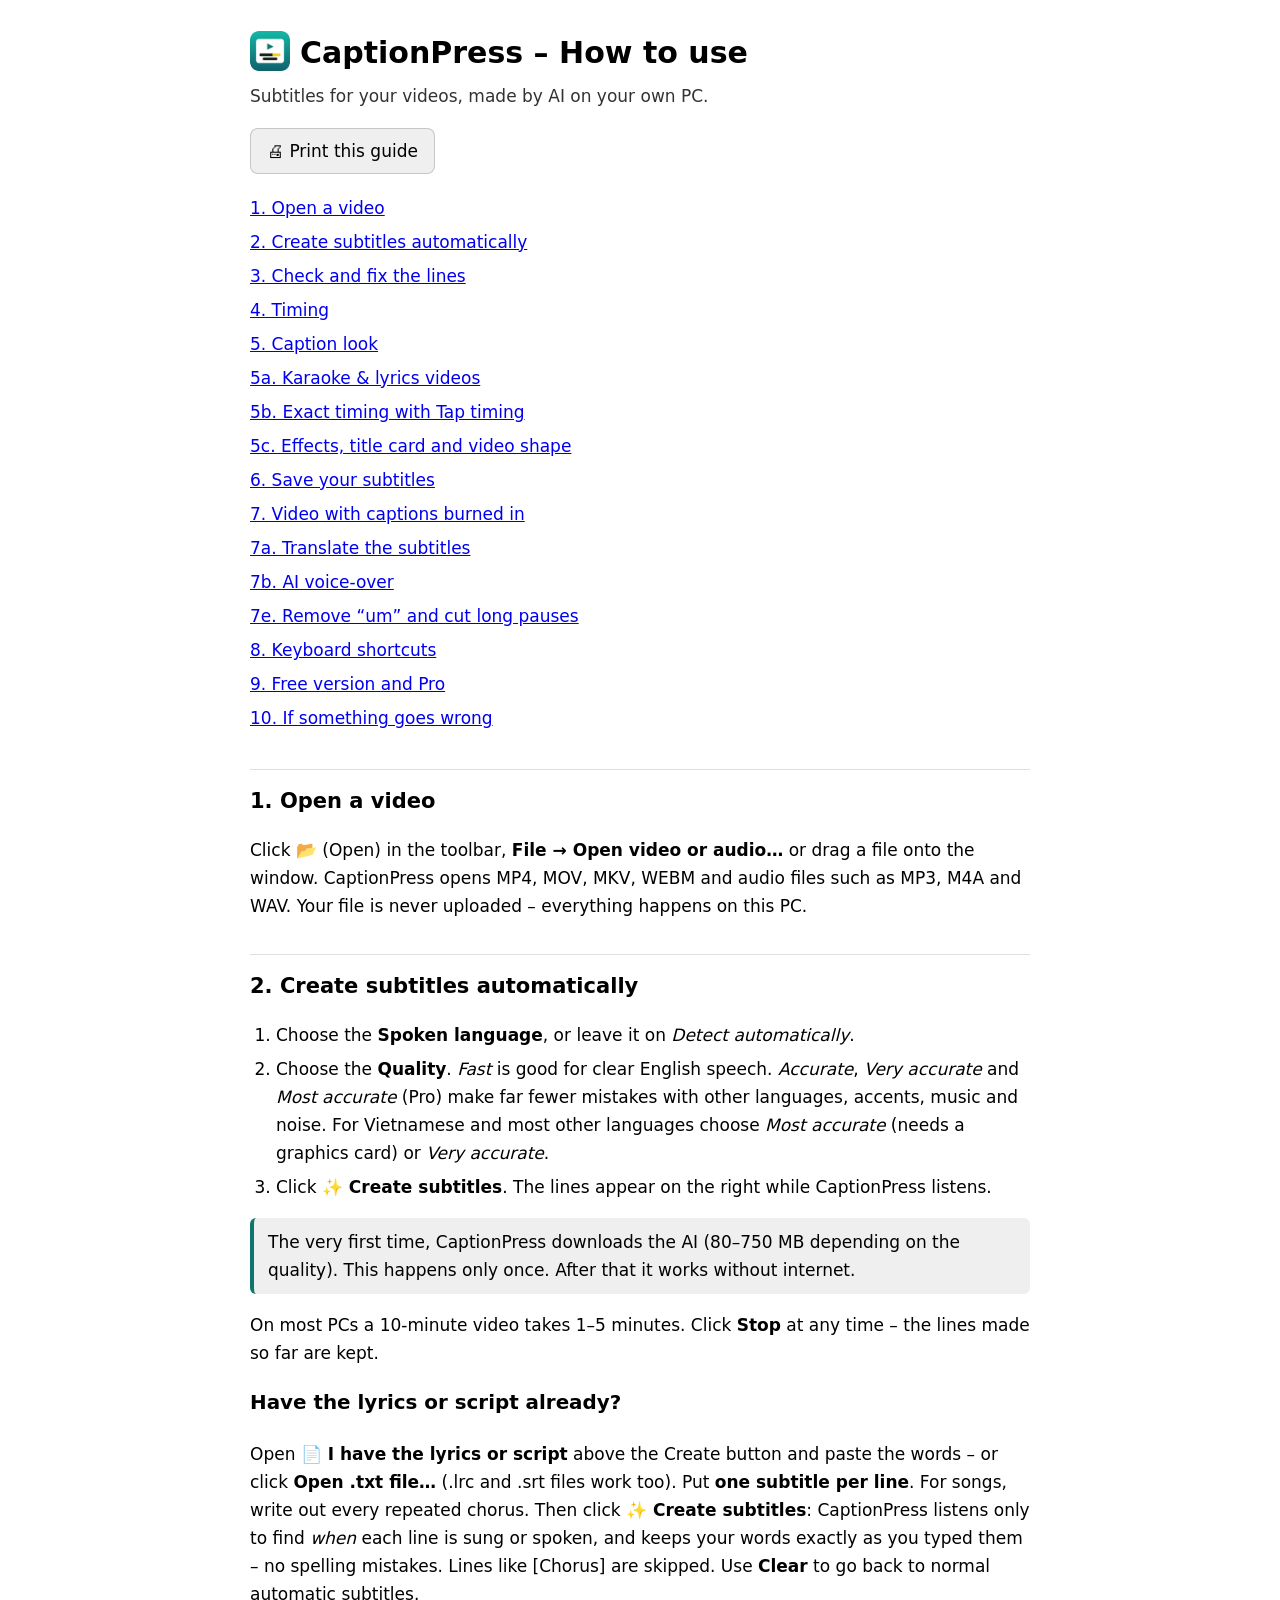
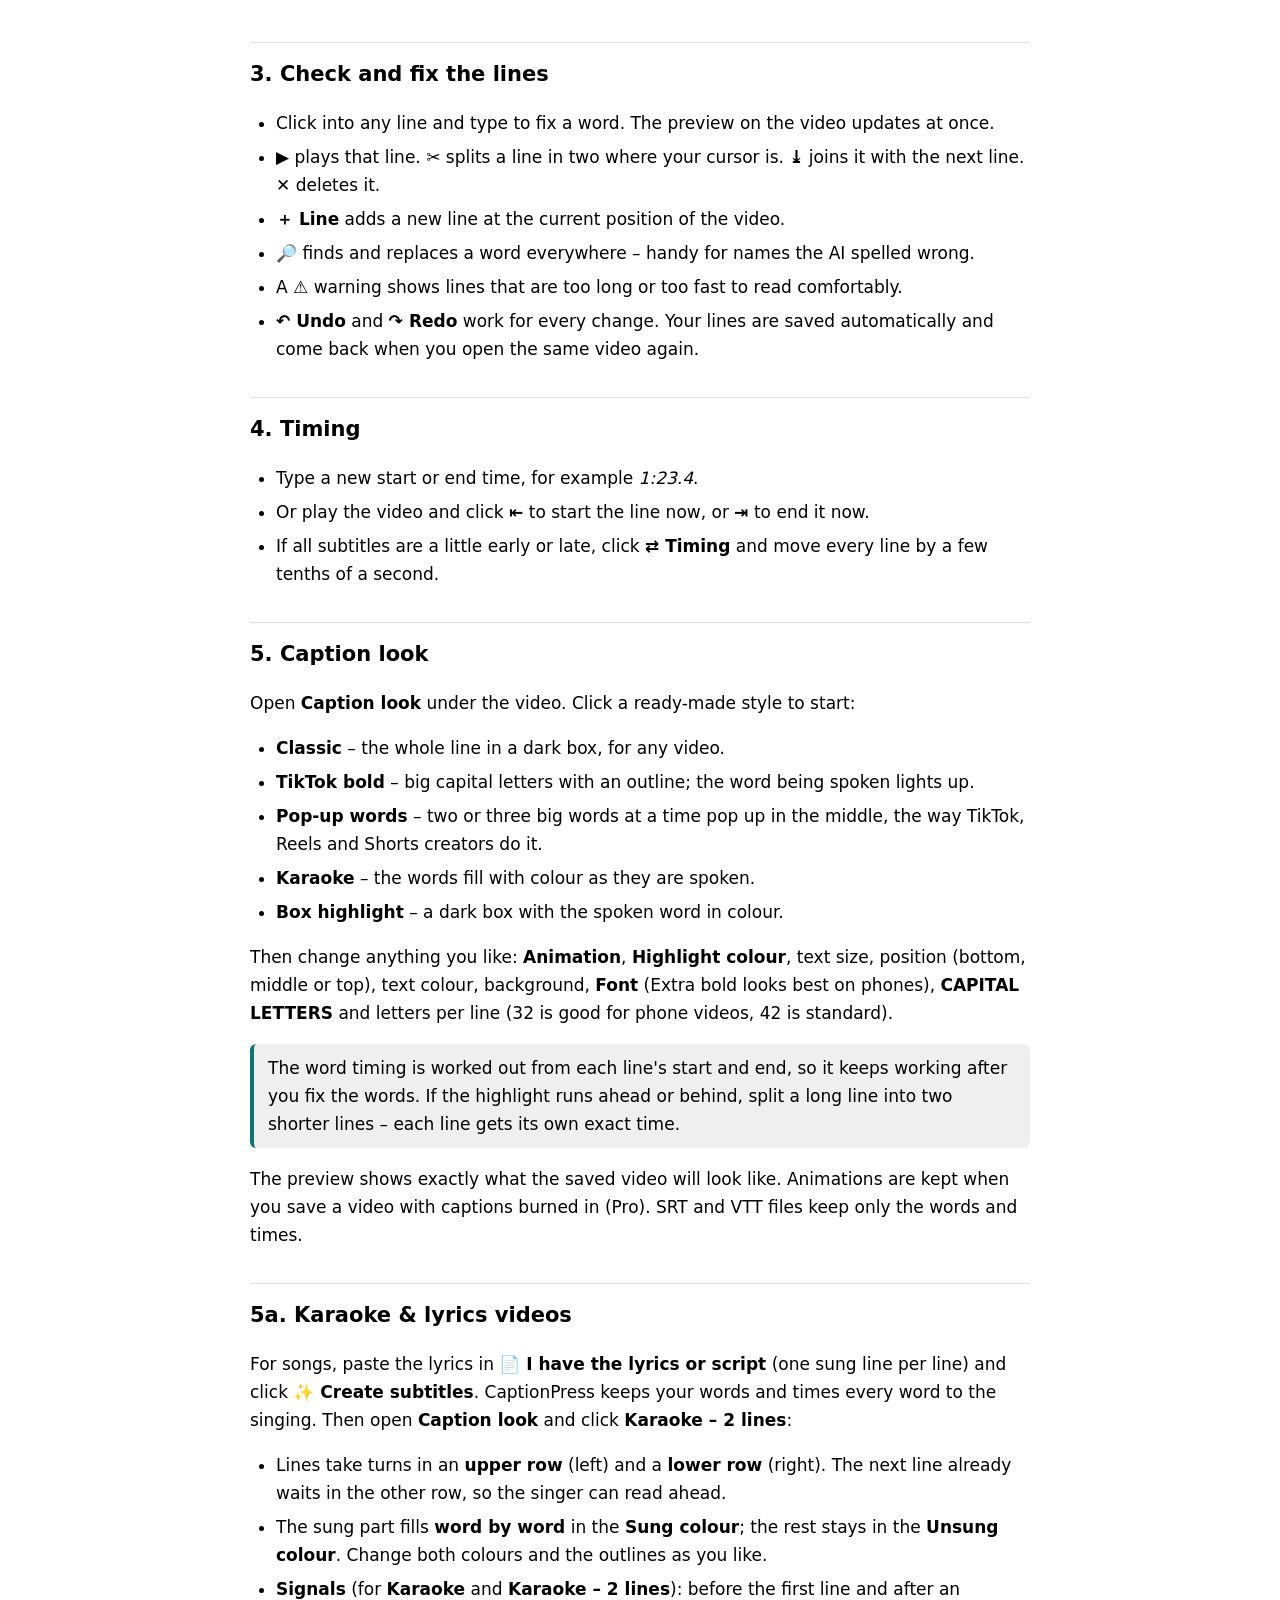
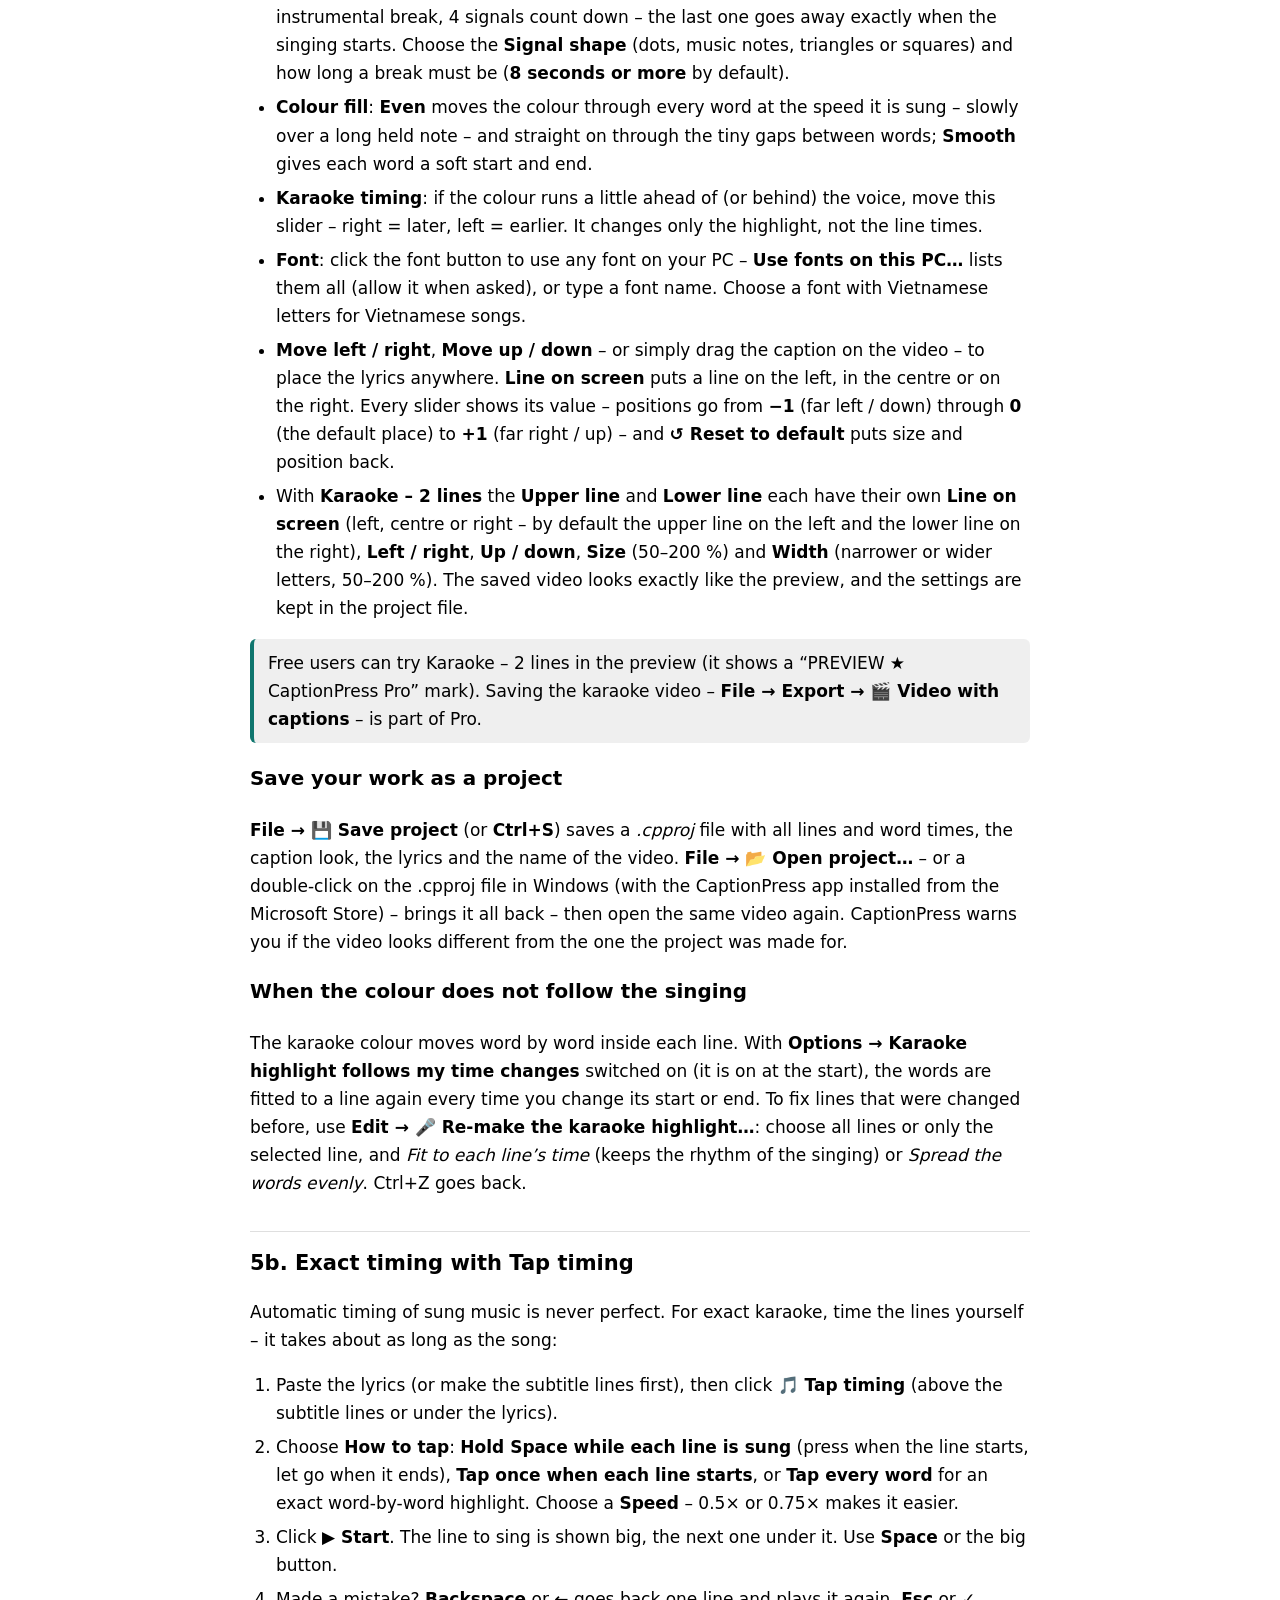
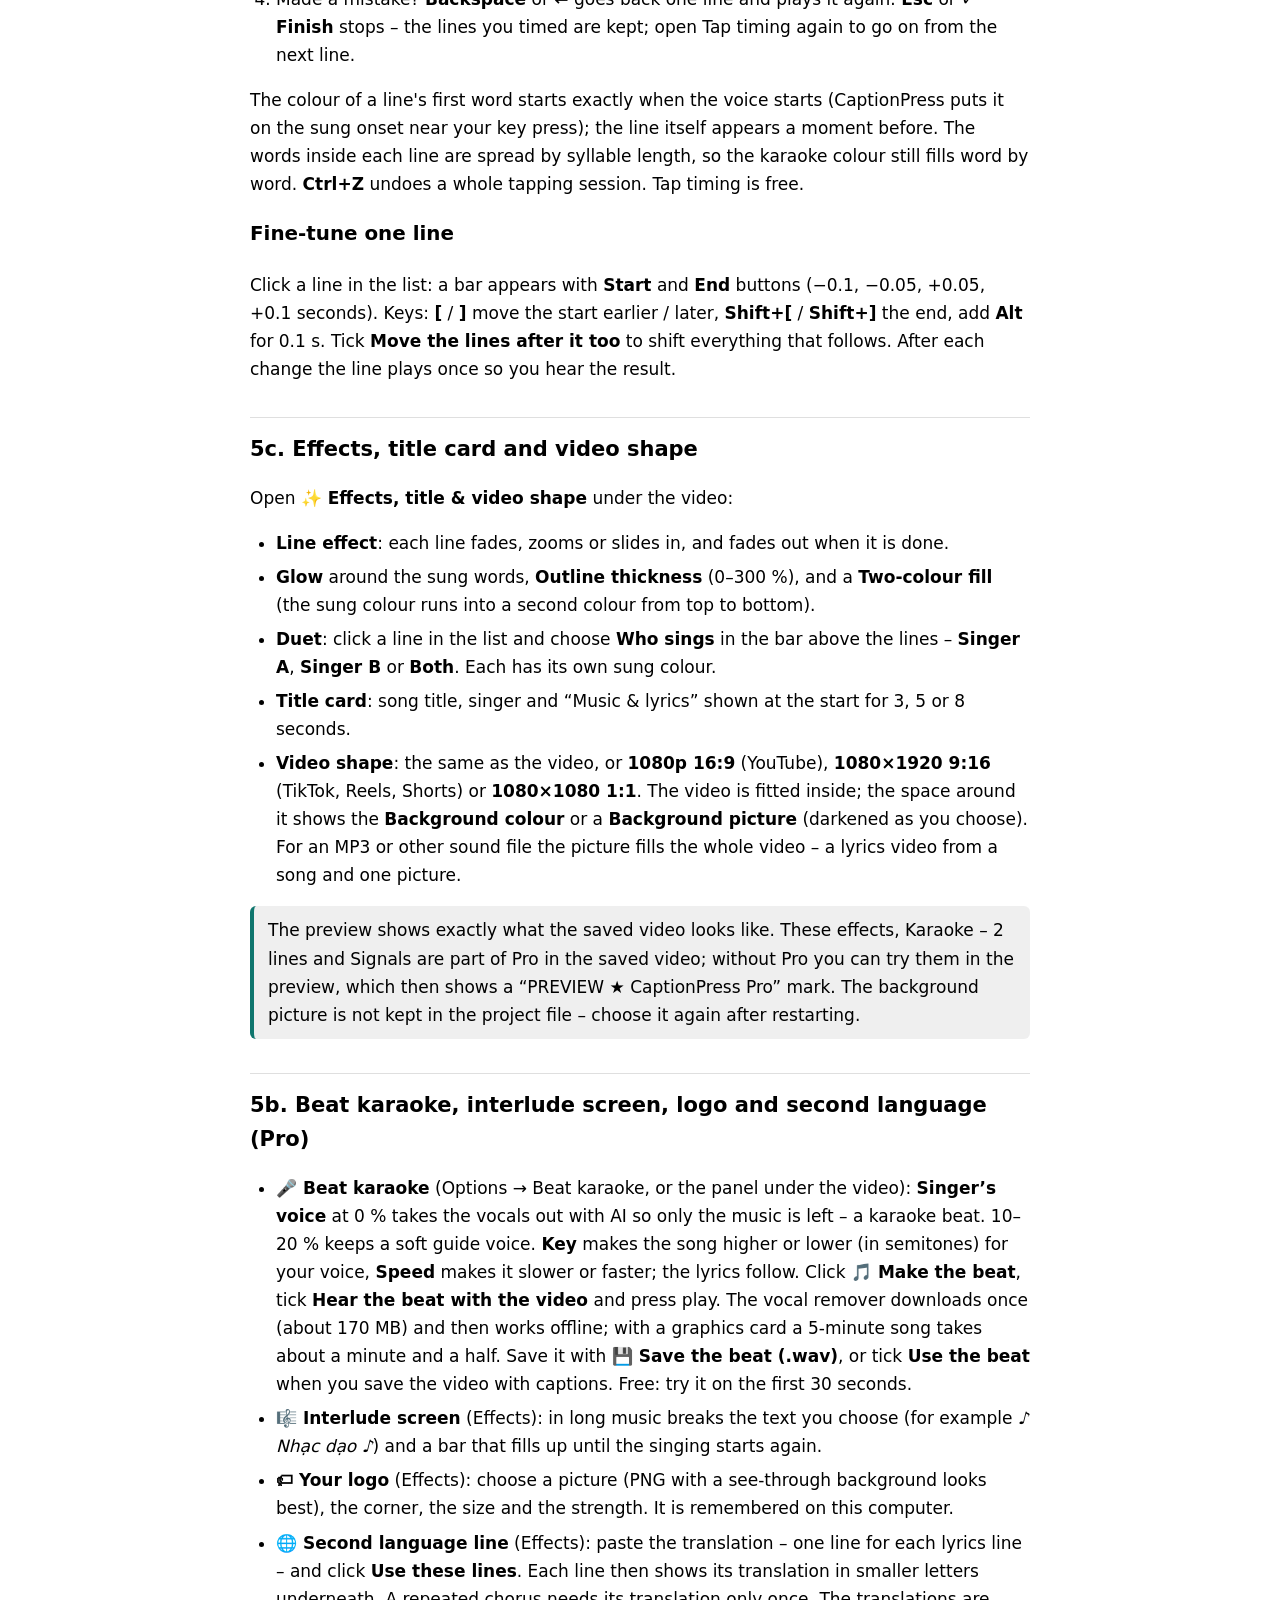
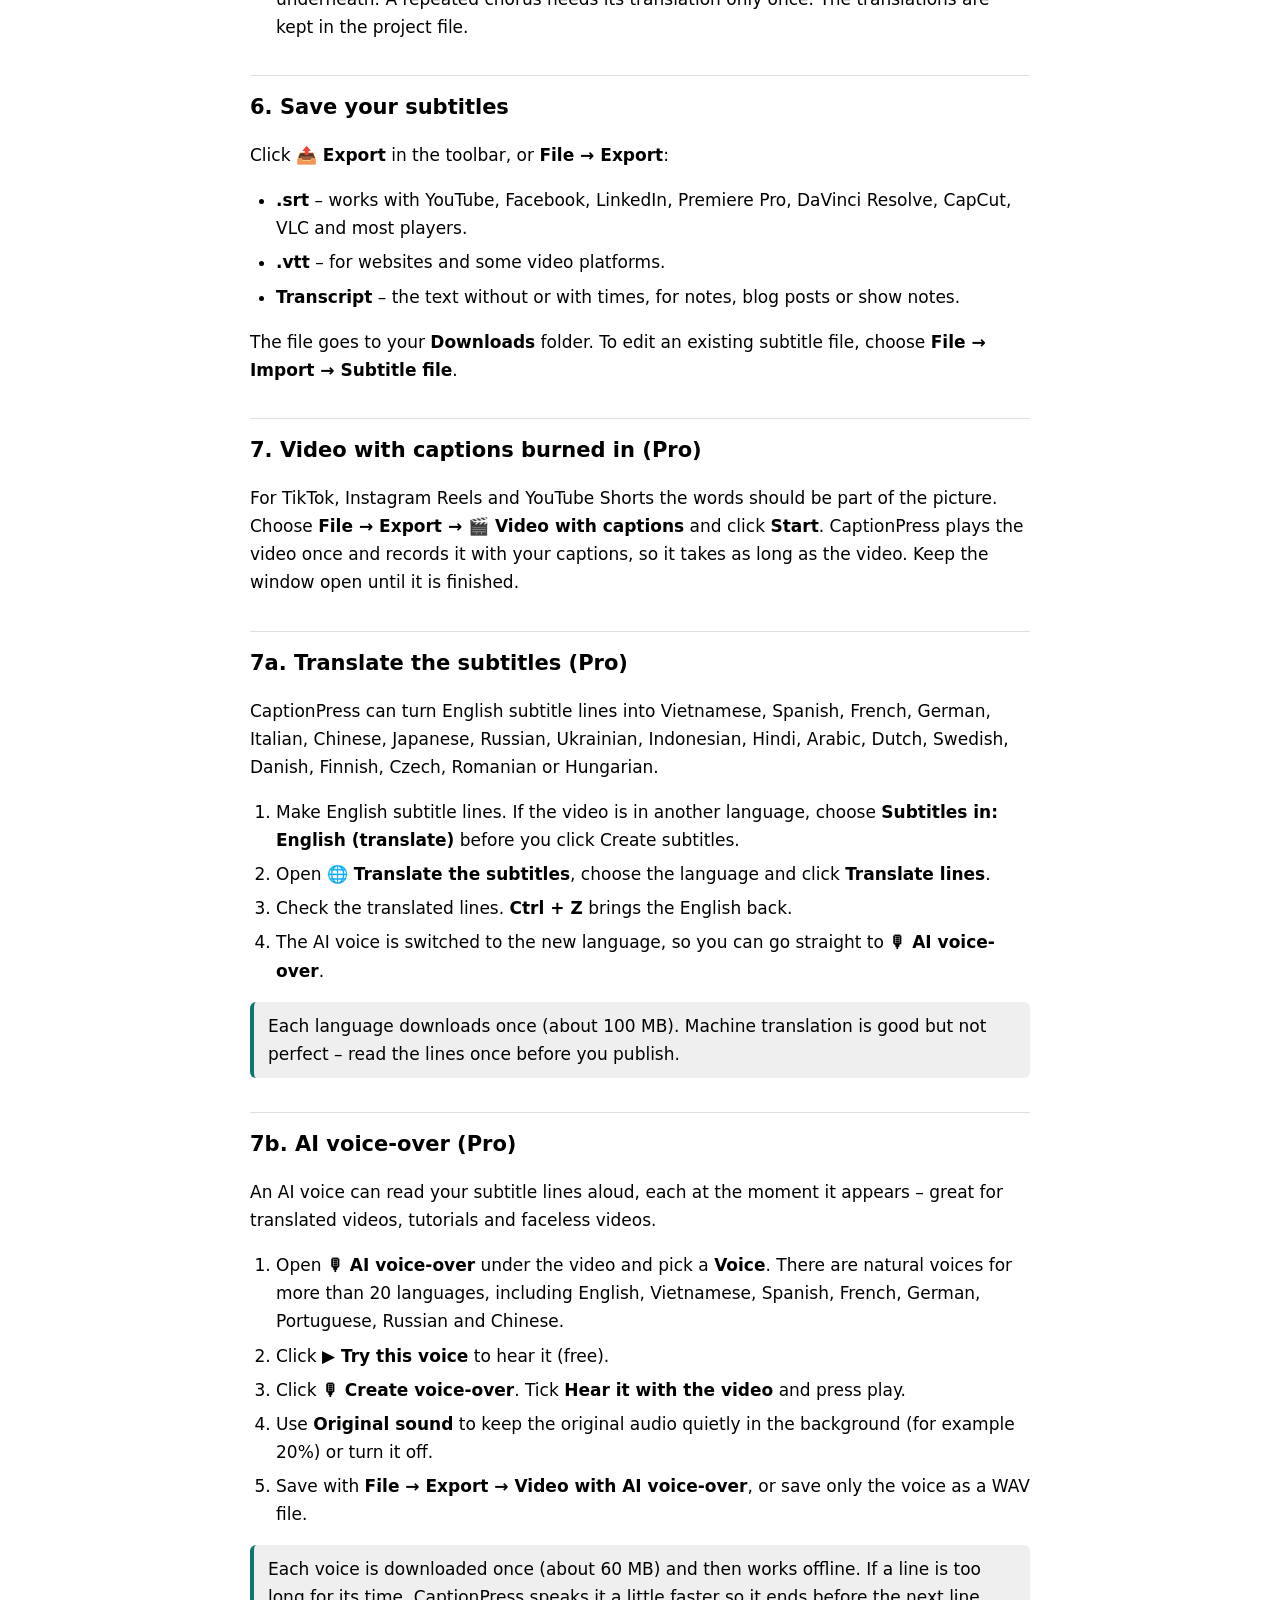
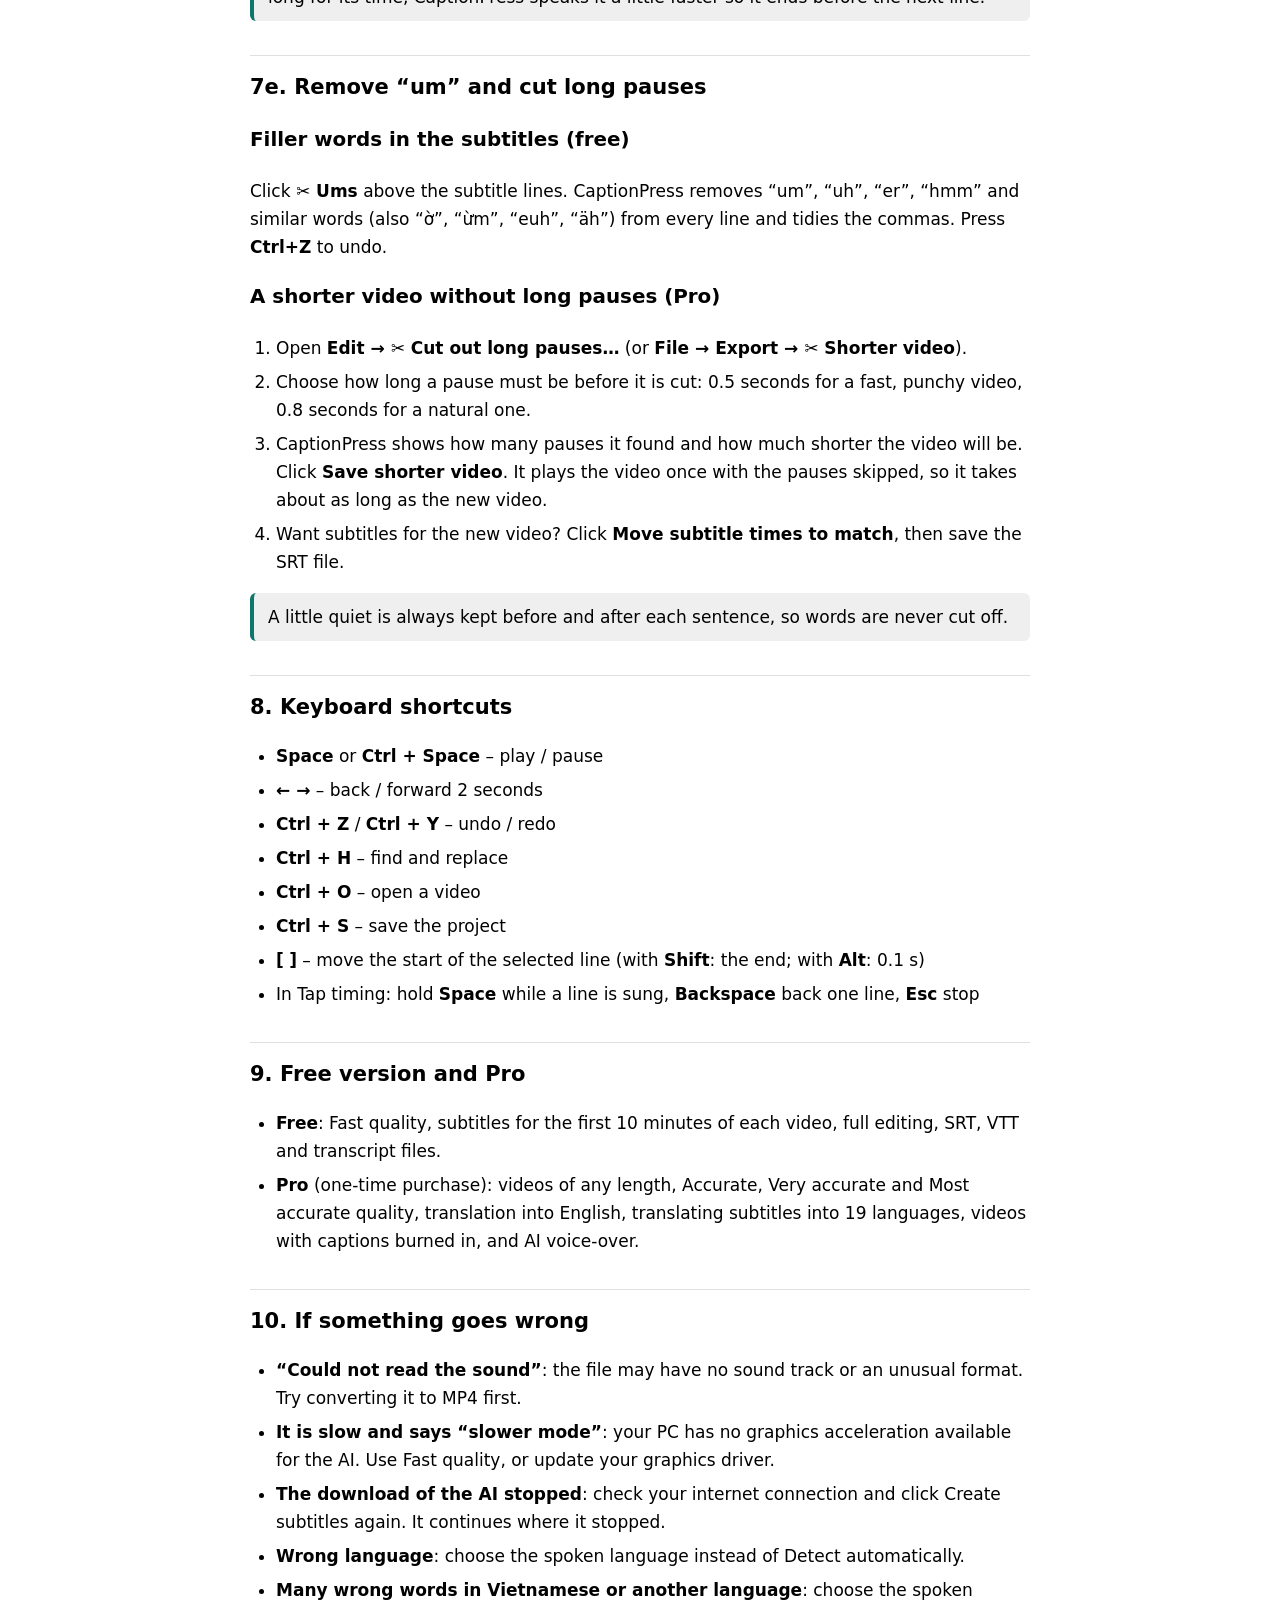
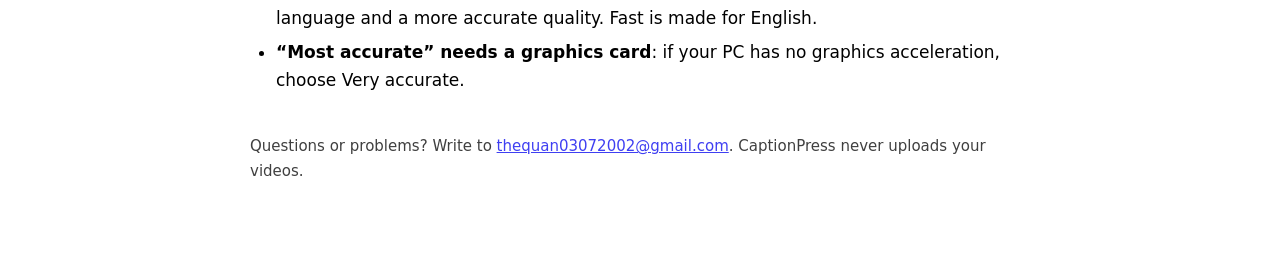
==== commit 360b5b93: "CaptionPress v43 (1.01): colour themes with coloured bars, Stop/skip buttons, meeting recorder remov" ====
--- a/help.html
+++ b/help.html
@@ -1,5 +1,5 @@
 <!doctype html><html lang="en"><head><meta charset="utf-8"><meta name="viewport" content="width=device-width, initial-scale=1"><title>CaptionPress – How to use</title><link rel="icon" href="icon-192.png"><style>:root{--a:#0f766e;color-scheme:light dark}body{font:17px/1.65 "Segoe UI",system-ui,sans-serif;max-width:780px;margin:0 auto;padding:28px 20px 60px}h1{font-size:30px;margin:0 0 4px}h1 img{vertical-align:-8px;border-radius:8px;margin-right:10px}h2{font-size:21px;margin:34px 0 8px;padding-top:14px;border-top:1px solid #8884}.lead{opacity:.8;margin:0 0 18px}ol,ul{padding-left:26px}li{margin:6px 0}.tip{border-left:4px solid var(--a);background:#8882;padding:10px 14px;border-radius:6px;margin:12px 0}.toc a{display:block;padding:3px 0}.foot{margin-top:40px;opacity:.75;font-size:15px}button{font:inherit;padding:8px 16px;border-radius:8px;border:1px solid #8886;cursor:pointer}figure{margin:16px 0}figure img{display:block;max-width:100%;height:auto;border:1px solid #8886;border-radius:8px}figcaption{font-size:14px;opacity:.75;margin-top:6px}@media print{.noprint{display:none}}</style></head><body><h1><img src="icon-192.png" width="40" height="40" alt="">CaptionPress – How to use</h1><p class="lead">Subtitles for your videos, made by AI on your own PC.</p><p class="noprint"><button onclick="print()">🖨 Print this guide</button></p>
-<div class="toc noprint"><a href="#s0">1. Open a video</a><a href="#s1">2. Create subtitles automatically</a><a href="#s2">3. Check and fix the lines</a><a href="#s3">4. Timing</a><a href="#s4">5. Caption look</a><a href="#s4k">5a. Karaoke &amp; lyrics videos</a><a href="#s4t">5b. Exact timing with Tap timing</a><a href="#s4e">5c. Effects, title card and video shape</a><a href="#s5">6. Save your subtitles</a><a href="#s6">7. Video with captions burned in</a><a href="#s6a">7a. Translate the subtitles</a><a href="#s6b">7b. AI voice-over</a><a href="#s6d">7d. Record a meeting</a><a href="#s6e">7e. Remove “um” and cut long pauses</a><a href="#s7">8. Keyboard shortcuts</a><a href="#s8">9. Free version and Pro</a><a href="#s9">10. If something goes wrong</a></div>
+<div class="toc noprint"><a href="#s0">1. Open a video</a><a href="#s1">2. Create subtitles automatically</a><a href="#s2">3. Check and fix the lines</a><a href="#s3">4. Timing</a><a href="#s4">5. Caption look</a><a href="#s4k">5a. Karaoke &amp; lyrics videos</a><a href="#s4t">5b. Exact timing with Tap timing</a><a href="#s4e">5c. Effects, title card and video shape</a><a href="#s5">6. Save your subtitles</a><a href="#s6">7. Video with captions burned in</a><a href="#s6a">7a. Translate the subtitles</a><a href="#s6b">7b. AI voice-over</a><a href="#s6e">7e. Remove “um” and cut long pauses</a><a href="#s7">8. Keyboard shortcuts</a><a href="#s8">9. Free version and Pro</a><a href="#s9">10. If something goes wrong</a></div>
 <h2 id="s0">1. Open a video</h2><p>Click <b>📂</b> (Open) in the toolbar, <b>File → Open video or audio…</b> or drag a file onto the window. CaptionPress opens MP4, MOV, MKV, WEBM and audio files such as MP3, M4A and WAV. Your file is never uploaded – everything happens on this PC.</p>
 <h2 id="s1">2. Create subtitles automatically</h2><ol><li>Choose the <b>Spoken language</b>, or leave it on <i>Detect automatically</i>.</li><li>Choose the <b>Quality</b>. <i>Fast</i> is good for clear English speech. <i>Accurate</i>, <i>Very accurate</i> and <i>Most accurate</i> (Pro) make far fewer mistakes with other languages, accents, music and noise. For Vietnamese and most other languages choose <i>Most accurate</i> (needs a graphics card) or <i>Very accurate</i>.</li><li>Click <b>✨ Create subtitles</b>. The lines appear on the right while CaptionPress listens.</li></ol><div class="tip">The very first time, CaptionPress downloads the AI (80–750 MB depending on the quality). This happens only once. After that it works without internet.</div><p>On most PCs a 10-minute video takes 1–5 minutes. Click <b>Stop</b> at any time – the lines made so far are kept.</p>
 <h3>Have the lyrics or script already?</h3><p>Open <b>📄 I have the lyrics or script</b> above the Create button and paste the words – or click <b>Open .txt file…</b> (.lrc and .srt files work too). Put <b>one subtitle per line</b>. For songs, write out every repeated chorus. Then click <b>✨ Create subtitles</b>: CaptionPress listens only to find <i>when</i> each line is sung or spoken, and keeps your words exactly as you typed them – no spelling mistakes. Lines like [Chorus] are skipped. Use <b>Clear</b> to go back to normal automatic subtitles.</p>
@@ -17,7 +17,7 @@
 </ul>
 <h2 id="s5">6. Save your subtitles</h2><p>Click <b>📤 Export</b> in the toolbar, or <b>File → Export</b>:</p><ul><li><b>.srt</b> – works with YouTube, Facebook, LinkedIn, Premiere Pro, DaVinci Resolve, CapCut, VLC and most players.</li><li><b>.vtt</b> – for websites and some video platforms.</li><li><b>Transcript</b> – the text without or with times, for notes, blog posts or show notes.</li></ul><p>The file goes to your <b>Downloads</b> folder. To edit an existing subtitle file, choose <b>File → Import → Subtitle file</b>.</p>
 <h2 id="s6">7. Video with captions burned in (Pro)</h2><p>For TikTok, Instagram Reels and YouTube Shorts the words should be part of the picture. Choose <b>File → Export → 🎬 Video with captions</b> and click <b>Start</b>. CaptionPress plays the video once and records it with your captions, so it takes as long as the video. Keep the window open until it is finished.</p>
-<h2 id="s6a">7a. Translate the subtitles (Pro)</h2><p>CaptionPress can turn English subtitle lines into Vietnamese, Spanish, French, German, Italian, Chinese, Japanese, Russian, Ukrainian, Indonesian, Hindi, Arabic, Dutch, Swedish, Danish, Finnish, Czech, Romanian or Hungarian.</p><ol><li>Make English subtitle lines. If the video is in another language, choose <b>Subtitles in: English (translate)</b> before you click Create subtitles.</li><li>Open <b>🌐 Translate the subtitles</b>, choose the language and click <b>Translate lines</b>.</li><li>Check the translated lines. <b>Ctrl + Z</b> brings the English back.</li><li>The AI voice is switched to the new language, so you can go straight to <b>🎙 AI voice-over</b>.</li></ol><div class="tip">Each language downloads once (about 100 MB). Machine translation is good but not perfect – read the lines once before you publish.</div><h2 id="s6b">7b. AI voice-over (Pro)</h2><p>An AI voice can read your subtitle lines aloud, each at the moment it appears – great for translated videos, tutorials and faceless videos.</p><ol><li>Open <b>🎙 AI voice-over</b> under the video and pick a <b>Voice</b>. There are natural voices for more than 20 languages, including English, Vietnamese, Spanish, French, German, Portuguese, Russian and Chinese.</li><li>Click <b>▶ Try this voice</b> to hear it (free).</li><li>Click <b>🎙 Create voice-over</b>. Tick <b>Hear it with the video</b> and press play.</li><li>Use <b>Original sound</b> to keep the original audio quietly in the background (for example 20%) or turn it off.</li><li>Save with <b>File → Export → Video with AI voice-over</b>, or save only the voice as a WAV file.</li></ol><div class="tip">Each voice is downloaded once (about 60 MB) and then works offline. If a line is too long for its time, CaptionPress speaks it a little faster so it ends before the next line.</div><h2 id="s6d">7d. Record a meeting</h2><ol><li>Click <b>🎙 Record a meeting</b> (on the start screen, the 🎙 toolbar button or File → Record a meeting).</li><li>Choose the microphone. For an online call, tick <b>Also record the sound of a call on this computer</b>; when asked what to share, pick <b>Entire screen</b> and switch on <b>Share system audio</b>. Only the sound is recorded.</li><li>Click <b>● Start recording</b>. You can pause, or hide the window – the red <b>● REC</b> button at the top brings it back.</li><li>Click <b>■ Stop and write it down</b>. The recording is saved to your Downloads folder and opened, ready for <b>✨ Create subtitles</b>.</li></ol><div class="tip">The recording is stored on this computer every few seconds. If CaptionPress closes during a meeting, open it again and click <b>Open it</b> to get the recording back. Always tell people that you are recording.</div><h2 id="s6e">7e. Remove “um” and cut long pauses</h2><h3>Filler words in the subtitles (free)</h3><p>Click <b>✂ Ums</b> above the subtitle lines. CaptionPress removes “um”, “uh”, “er”, “hmm” and similar words (also “ờ”, “ừm”, “euh”, “äh”) from every line and tidies the commas. Press <b>Ctrl+Z</b> to undo.</p><h3>A shorter video without long pauses (Pro)</h3><ol><li>Open <b>Edit → ✂ Cut out long pauses…</b> (or <b>File → Export → ✂ Shorter video</b>).</li><li>Choose how long a pause must be before it is cut: 0.5 seconds for a fast, punchy video, 0.8 seconds for a natural one.</li><li>CaptionPress shows how many pauses it found and how much shorter the video will be. Click <b>Save shorter video</b>. It plays the video once with the pauses skipped, so it takes about as long as the new video.</li><li>Want subtitles for the new video? Click <b>Move subtitle times to match</b>, then save the SRT file.</li></ol><div class="tip">A little quiet is always kept before and after each sentence, so words are never cut off.</div><h2 id="s7">8. Keyboard shortcuts</h2><ul><li><b>Space</b> or <b>Ctrl + Space</b> – play / pause</li><li><b>← →</b> – back / forward 2 seconds</li><li><b>Ctrl + Z</b> / <b>Ctrl + Y</b> – undo / redo</li><li><b>Ctrl + H</b> – find and replace</li><li><b>Ctrl + O</b> – open a video</li><li><b>Ctrl + S</b> – save the project</li><li><b>[</b> <b>]</b> – move the start of the selected line (with <b>Shift</b>: the end; with <b>Alt</b>: 0.1 s)</li><li>In Tap timing: hold <b>Space</b> while a line is sung, <b>Backspace</b> back one line, <b>Esc</b> stop</li></ul>
+<h2 id="s6a">7a. Translate the subtitles (Pro)</h2><p>CaptionPress can turn English subtitle lines into Vietnamese, Spanish, French, German, Italian, Chinese, Japanese, Russian, Ukrainian, Indonesian, Hindi, Arabic, Dutch, Swedish, Danish, Finnish, Czech, Romanian or Hungarian.</p><ol><li>Make English subtitle lines. If the video is in another language, choose <b>Subtitles in: English (translate)</b> before you click Create subtitles.</li><li>Open <b>🌐 Translate the subtitles</b>, choose the language and click <b>Translate lines</b>.</li><li>Check the translated lines. <b>Ctrl + Z</b> brings the English back.</li><li>The AI voice is switched to the new language, so you can go straight to <b>🎙 AI voice-over</b>.</li></ol><div class="tip">Each language downloads once (about 100 MB). Machine translation is good but not perfect – read the lines once before you publish.</div><h2 id="s6b">7b. AI voice-over (Pro)</h2><p>An AI voice can read your subtitle lines aloud, each at the moment it appears – great for translated videos, tutorials and faceless videos.</p><ol><li>Open <b>🎙 AI voice-over</b> under the video and pick a <b>Voice</b>. There are natural voices for more than 20 languages, including English, Vietnamese, Spanish, French, German, Portuguese, Russian and Chinese.</li><li>Click <b>▶ Try this voice</b> to hear it (free).</li><li>Click <b>🎙 Create voice-over</b>. Tick <b>Hear it with the video</b> and press play.</li><li>Use <b>Original sound</b> to keep the original audio quietly in the background (for example 20%) or turn it off.</li><li>Save with <b>File → Export → Video with AI voice-over</b>, or save only the voice as a WAV file.</li></ol><div class="tip">Each voice is downloaded once (about 60 MB) and then works offline. If a line is too long for its time, CaptionPress speaks it a little faster so it ends before the next line.</div><h2 id="s6e">7e. Remove “um” and cut long pauses</h2><h3>Filler words in the subtitles (free)</h3><p>Click <b>✂ Ums</b> above the subtitle lines. CaptionPress removes “um”, “uh”, “er”, “hmm” and similar words (also “ờ”, “ừm”, “euh”, “äh”) from every line and tidies the commas. Press <b>Ctrl+Z</b> to undo.</p><h3>A shorter video without long pauses (Pro)</h3><ol><li>Open <b>Edit → ✂ Cut out long pauses…</b> (or <b>File → Export → ✂ Shorter video</b>).</li><li>Choose how long a pause must be before it is cut: 0.5 seconds for a fast, punchy video, 0.8 seconds for a natural one.</li><li>CaptionPress shows how many pauses it found and how much shorter the video will be. Click <b>Save shorter video</b>. It plays the video once with the pauses skipped, so it takes about as long as the new video.</li><li>Want subtitles for the new video? Click <b>Move subtitle times to match</b>, then save the SRT file.</li></ol><div class="tip">A little quiet is always kept before and after each sentence, so words are never cut off.</div><h2 id="s7">8. Keyboard shortcuts</h2><ul><li><b>Space</b> or <b>Ctrl + Space</b> – play / pause</li><li><b>← →</b> – back / forward 2 seconds</li><li><b>Ctrl + Z</b> / <b>Ctrl + Y</b> – undo / redo</li><li><b>Ctrl + H</b> – find and replace</li><li><b>Ctrl + O</b> – open a video</li><li><b>Ctrl + S</b> – save the project</li><li><b>[</b> <b>]</b> – move the start of the selected line (with <b>Shift</b>: the end; with <b>Alt</b>: 0.1 s)</li><li>In Tap timing: hold <b>Space</b> while a line is sung, <b>Backspace</b> back one line, <b>Esc</b> stop</li></ul>
 <h2 id="s8">9. Free version and Pro</h2><ul><li><b>Free</b>: Fast quality, subtitles for the first 10 minutes of each video, full editing, SRT, VTT and transcript files.</li><li><b>Pro</b> (one-time purchase): videos of any length, Accurate, Very accurate and Most accurate quality, translation into English, translating subtitles into 19 languages, videos with captions burned in, and AI voice-over.</li></ul>
 <h2 id="s9">10. If something goes wrong</h2><ul><li><b>“Could not read the sound”</b>: the file may have no sound track or an unusual format. Try converting it to MP4 first.</li><li><b>It is slow and says “slower mode”</b>: your PC has no graphics acceleration available for the AI. Use Fast quality, or update your graphics driver.</li><li><b>The download of the AI stopped</b>: check your internet connection and click Create subtitles again. It continues where it stopped.</li><li><b>Wrong language</b>: choose the spoken language instead of Detect automatically.</li><li><b>Many wrong words in Vietnamese or another language</b>: choose the spoken language and a more accurate quality. Fast is made for English.</li><li><b>“Most accurate” needs a graphics card</b>: if your PC has no graphics acceleration, choose Very accurate.</li></ul>
 <p class="foot">Questions or problems? Write to <a href="mailto:thequan03072002@gmail.com">thequan03072002@gmail.com</a>. CaptionPress never uploads your videos.</p></body></html>
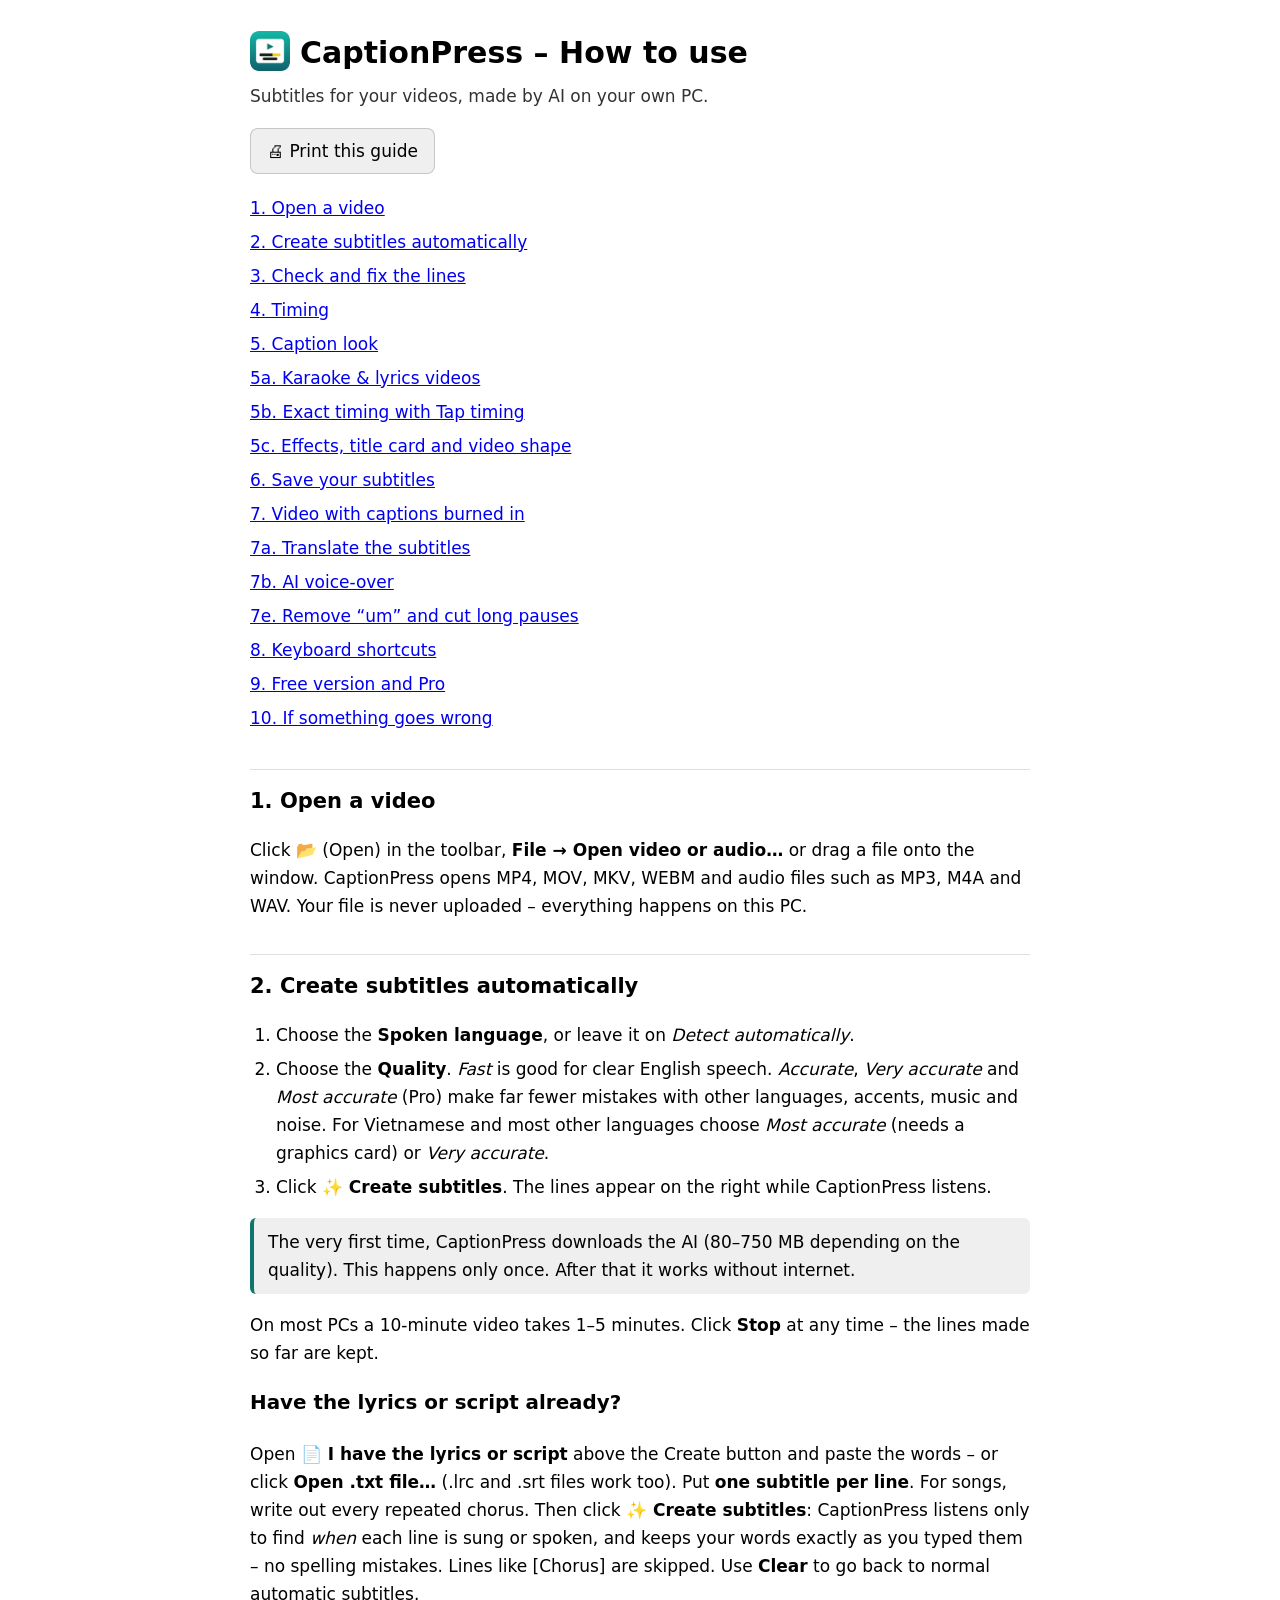
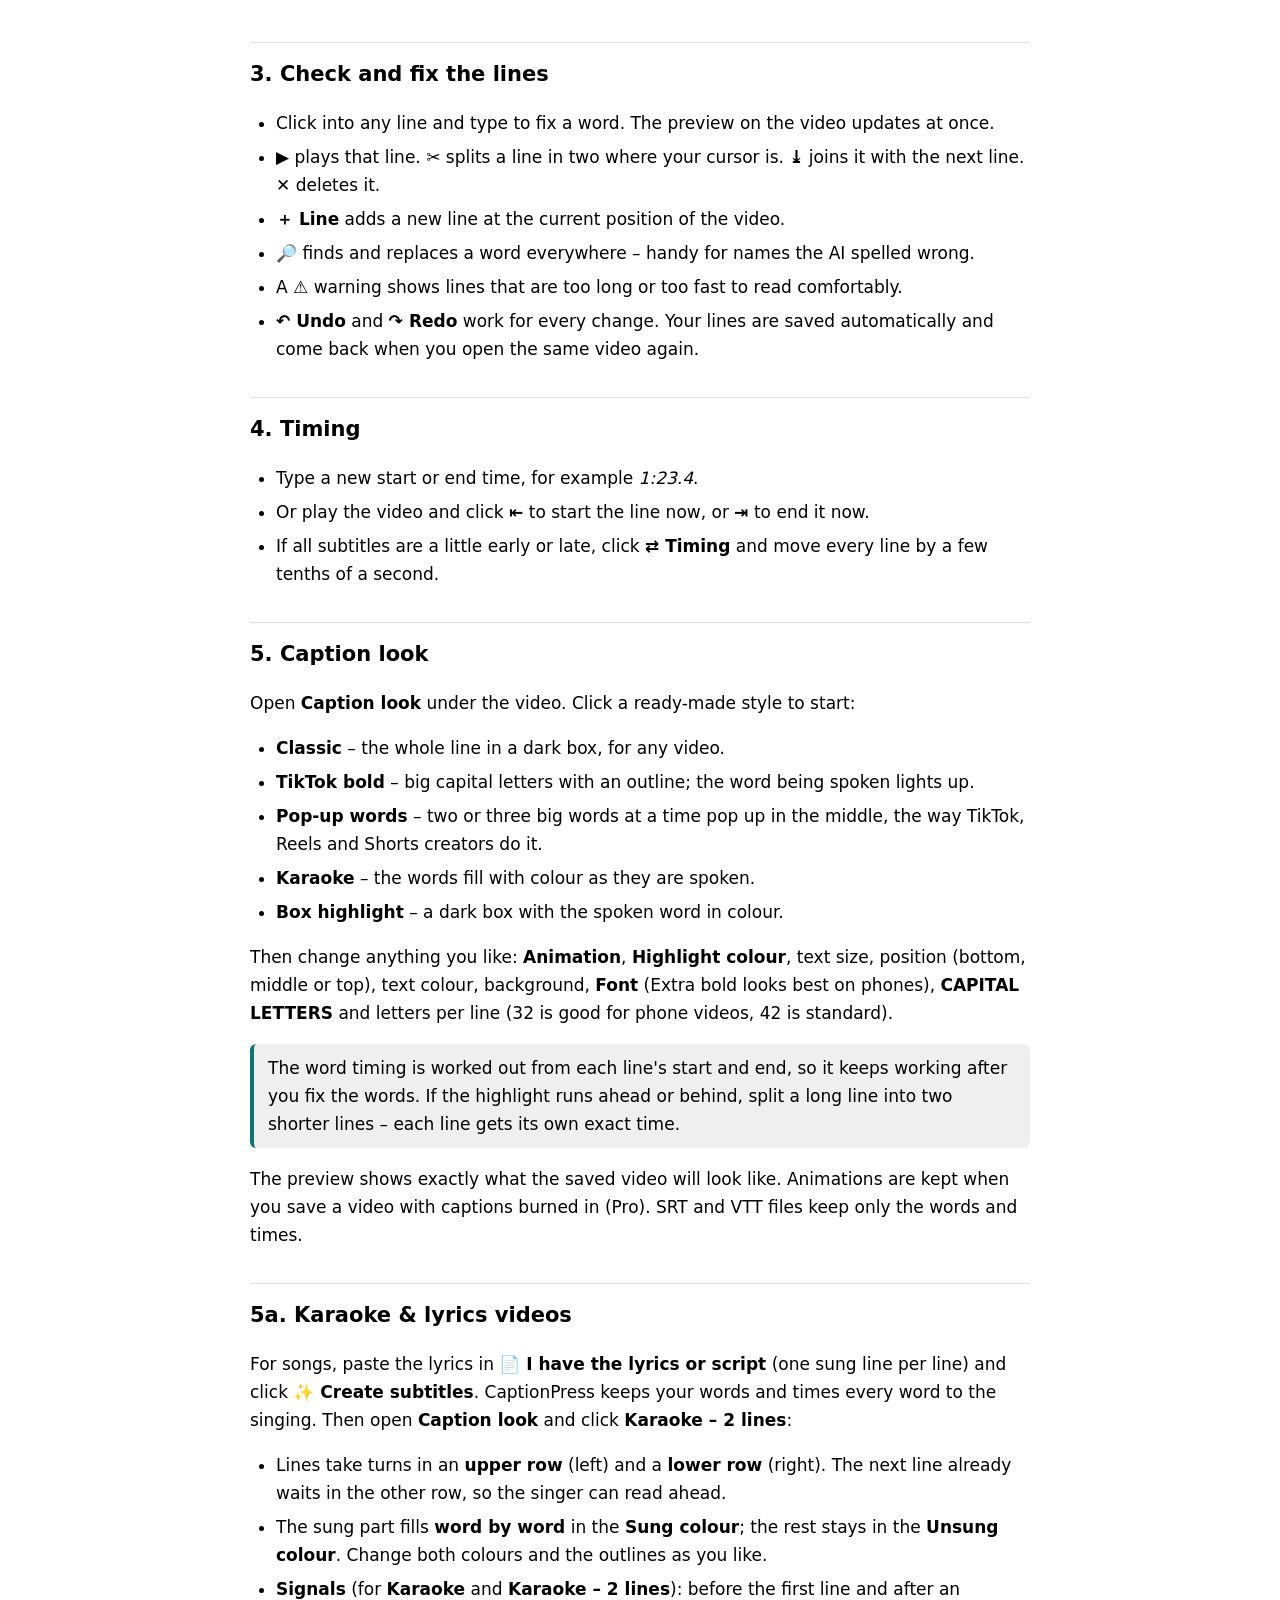
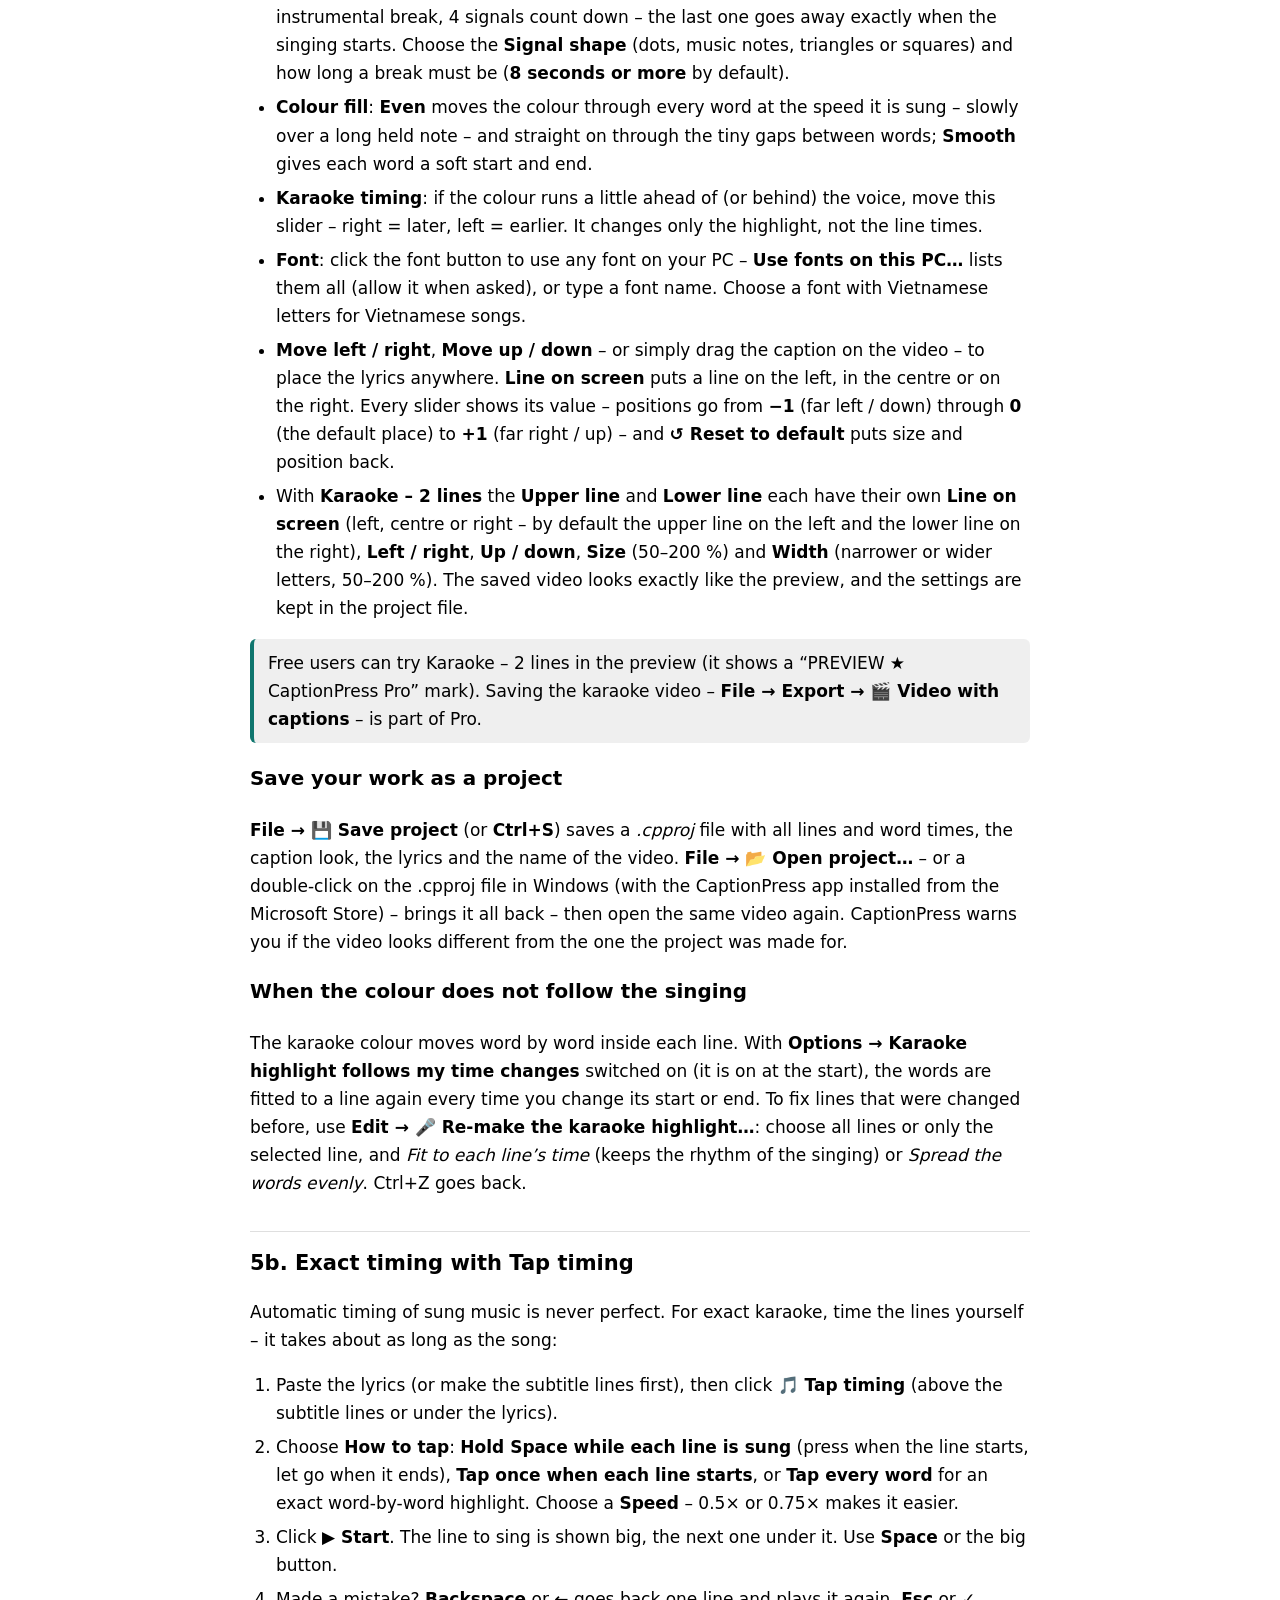
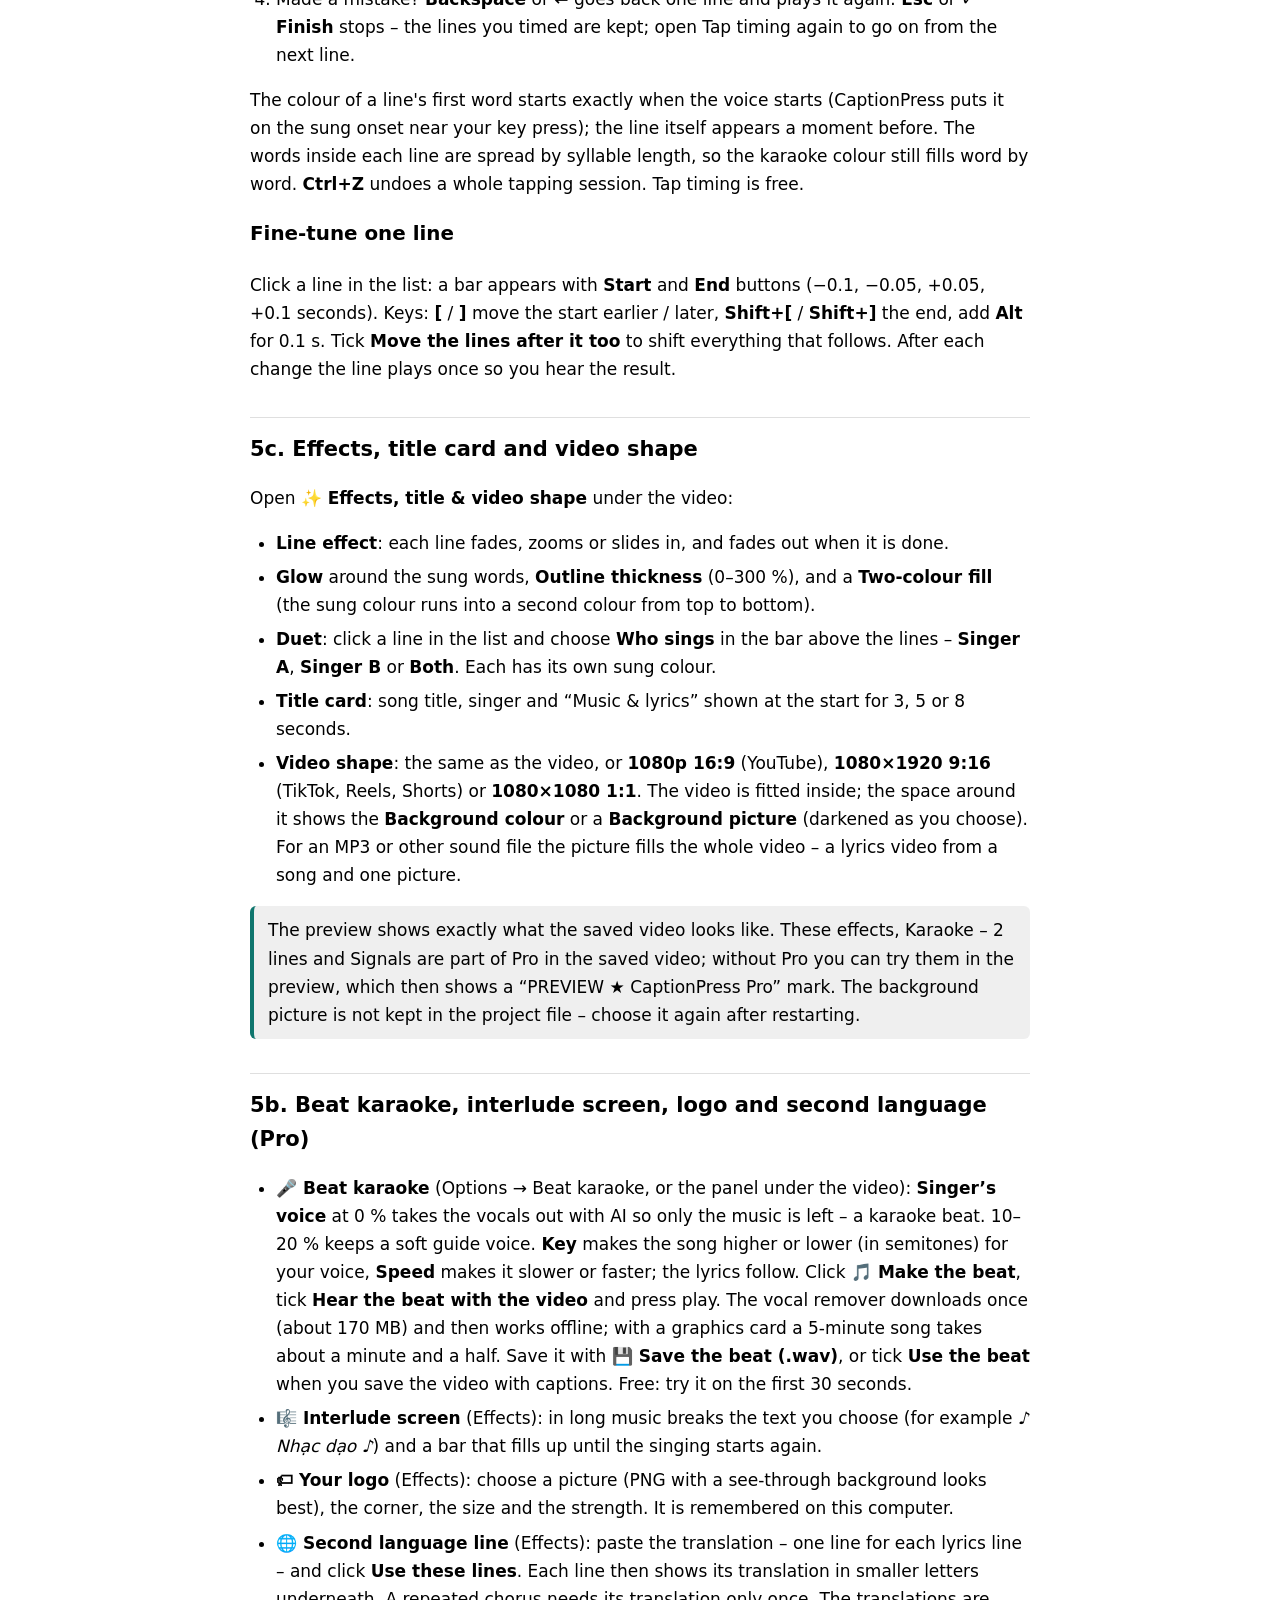
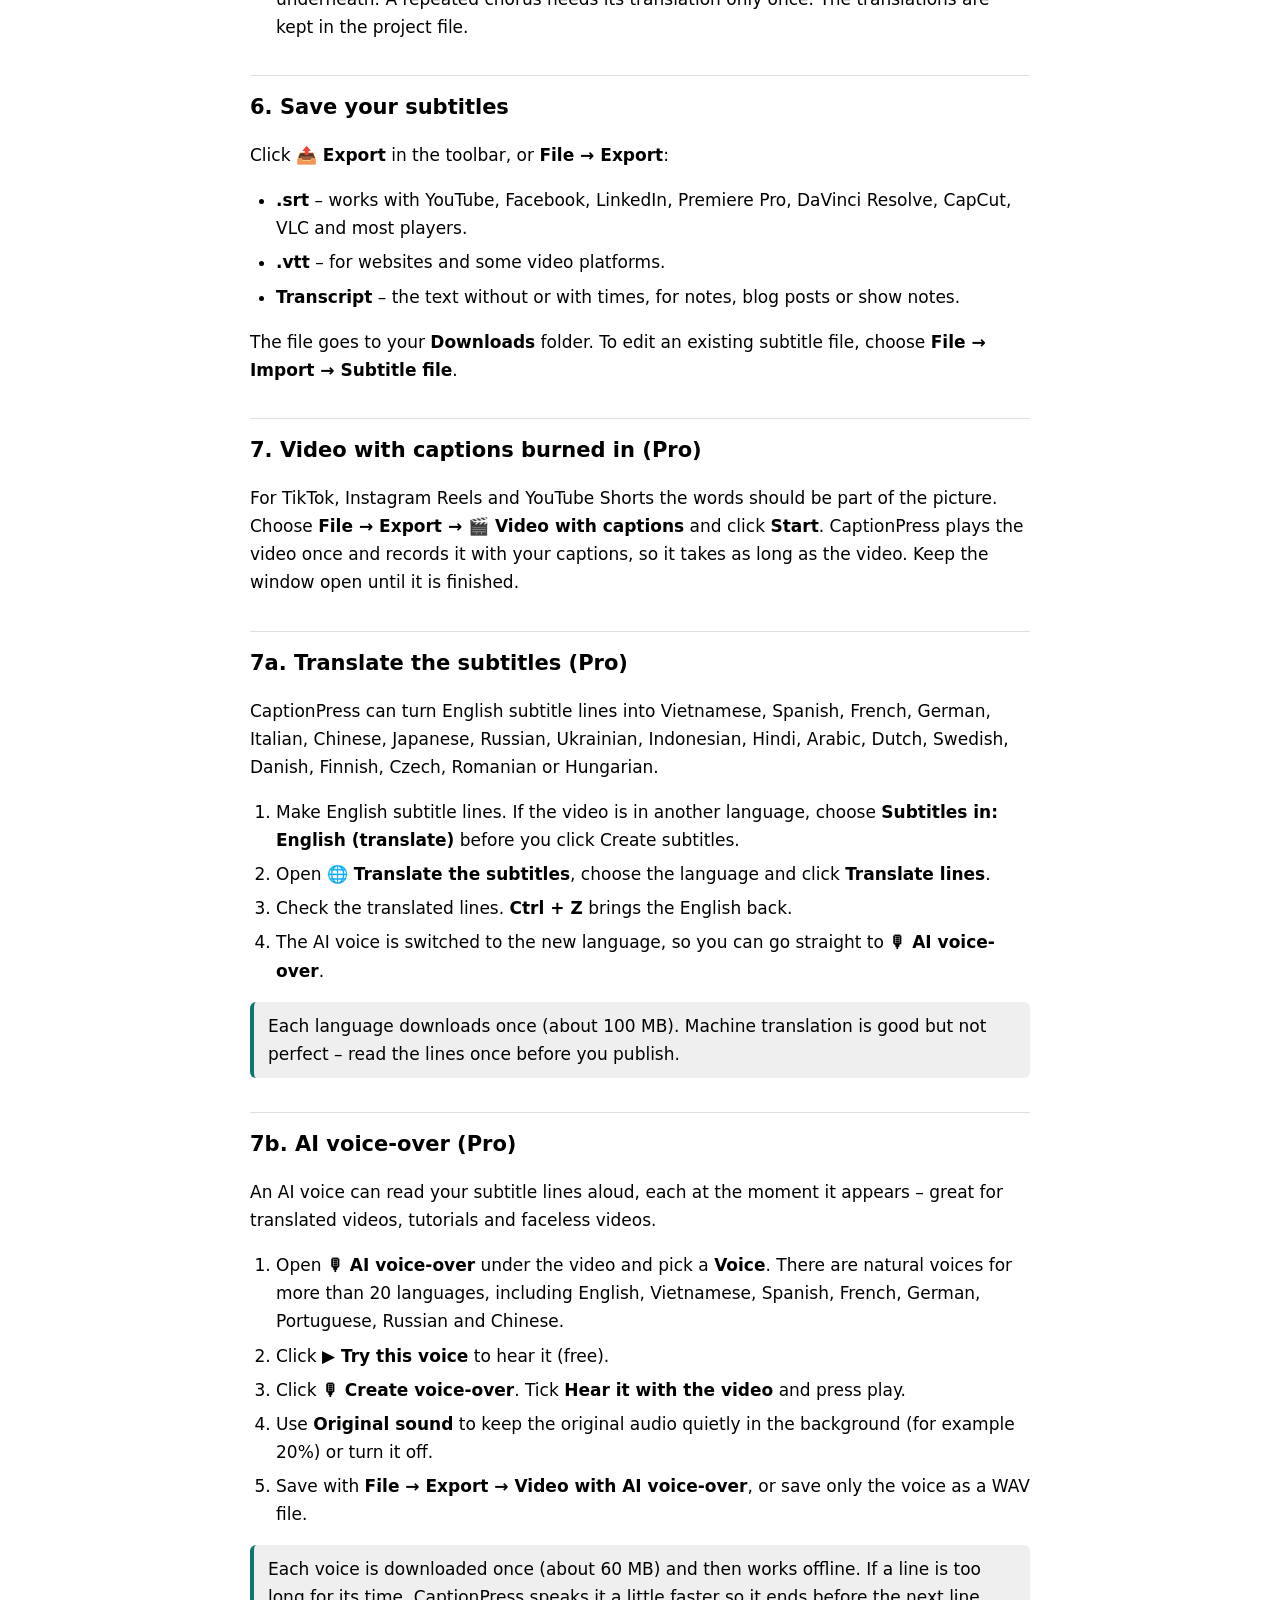
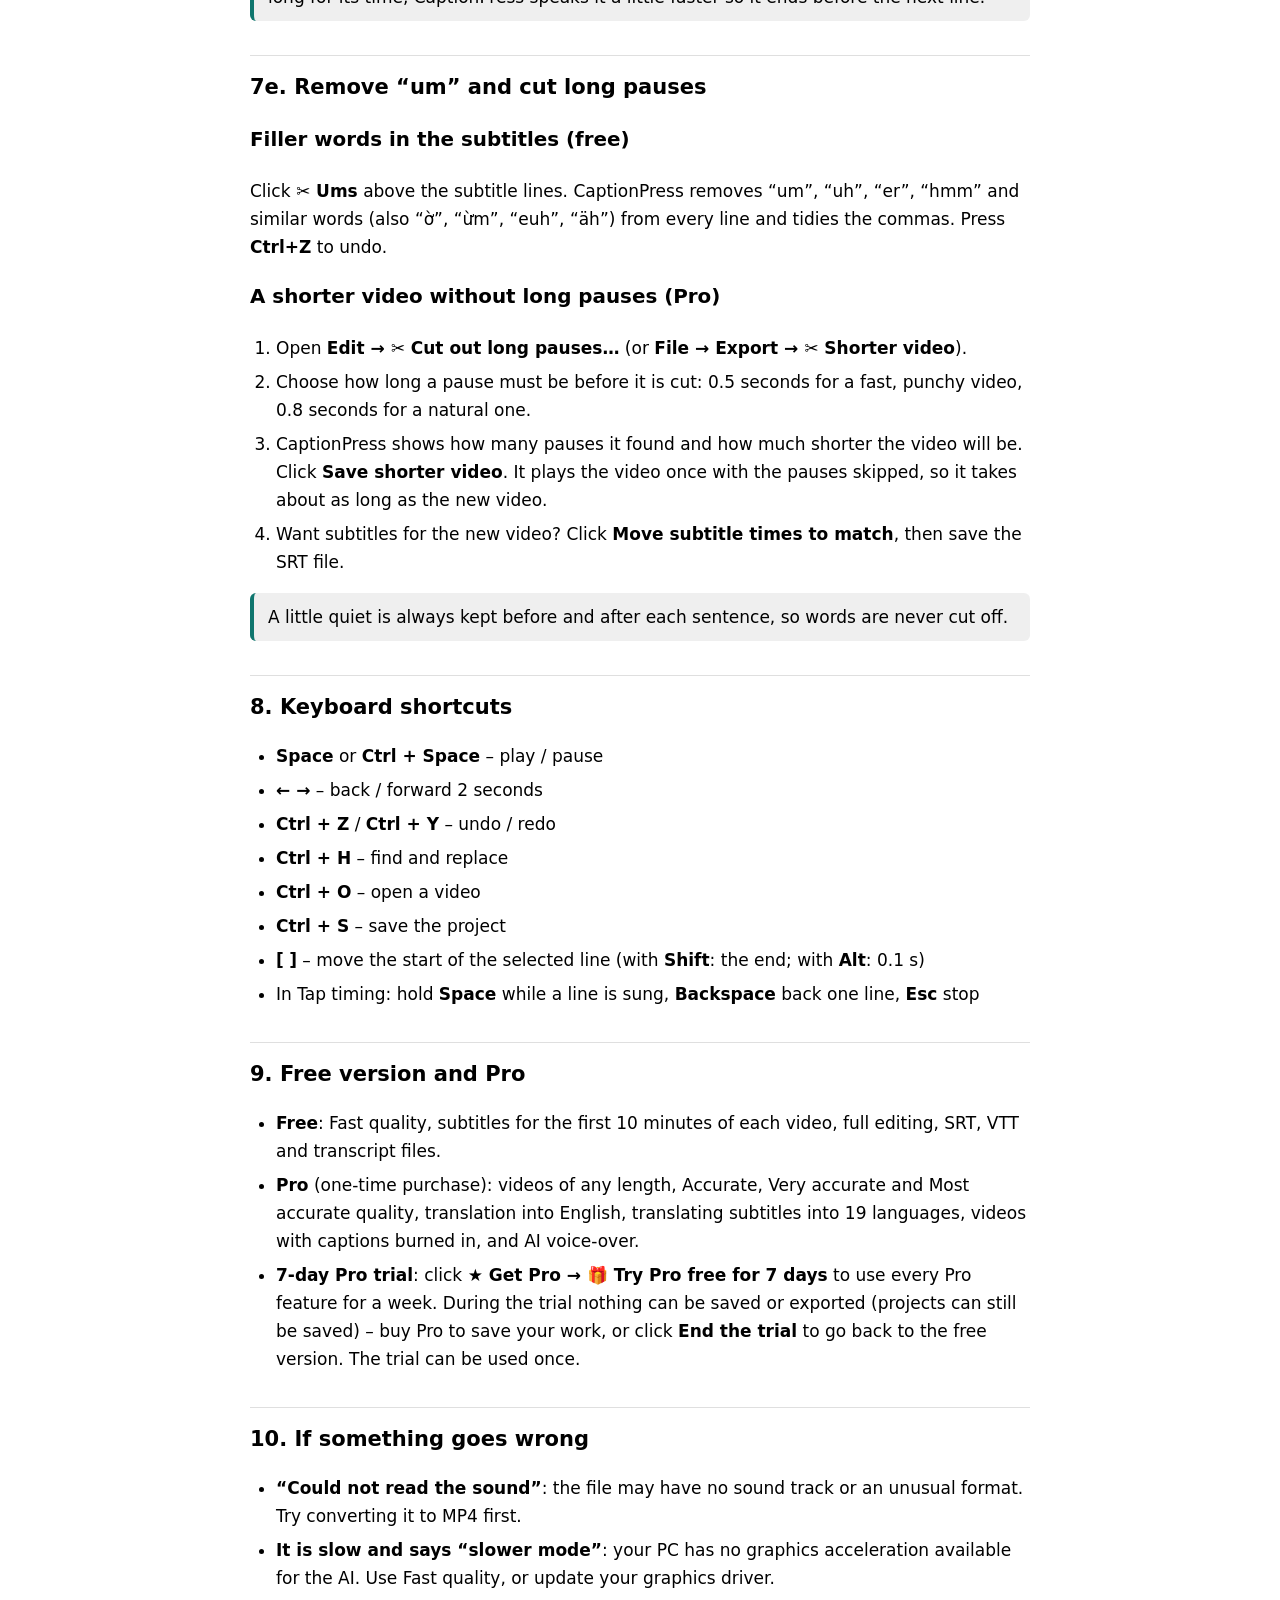
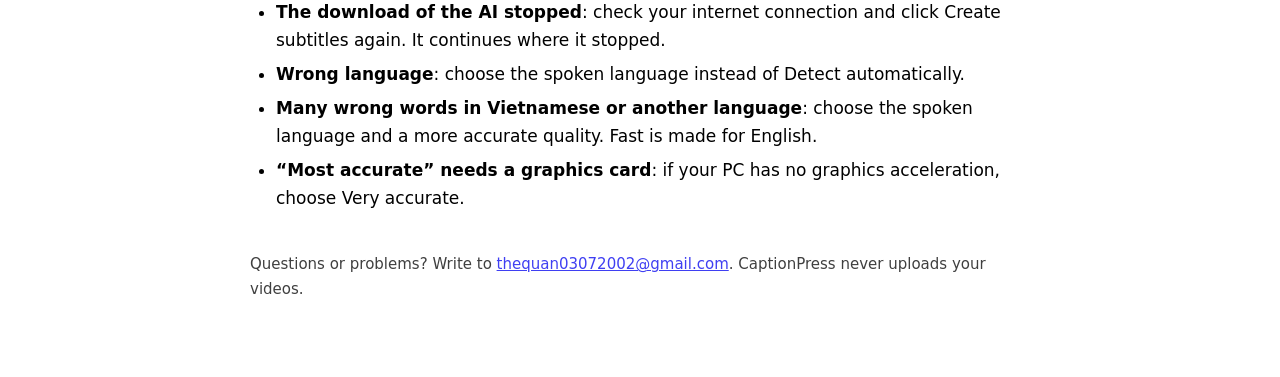
==== commit 0e5f0d46: "CaptionPress v44: opt-in 7-day Pro trial (no saving/exporting during the trial)" ====
--- a/help.html
+++ b/help.html
@@ -18,6 +18,6 @@
 <h2 id="s5">6. Save your subtitles</h2><p>Click <b>📤 Export</b> in the toolbar, or <b>File → Export</b>:</p><ul><li><b>.srt</b> – works with YouTube, Facebook, LinkedIn, Premiere Pro, DaVinci Resolve, CapCut, VLC and most players.</li><li><b>.vtt</b> – for websites and some video platforms.</li><li><b>Transcript</b> – the text without or with times, for notes, blog posts or show notes.</li></ul><p>The file goes to your <b>Downloads</b> folder. To edit an existing subtitle file, choose <b>File → Import → Subtitle file</b>.</p>
 <h2 id="s6">7. Video with captions burned in (Pro)</h2><p>For TikTok, Instagram Reels and YouTube Shorts the words should be part of the picture. Choose <b>File → Export → 🎬 Video with captions</b> and click <b>Start</b>. CaptionPress plays the video once and records it with your captions, so it takes as long as the video. Keep the window open until it is finished.</p>
 <h2 id="s6a">7a. Translate the subtitles (Pro)</h2><p>CaptionPress can turn English subtitle lines into Vietnamese, Spanish, French, German, Italian, Chinese, Japanese, Russian, Ukrainian, Indonesian, Hindi, Arabic, Dutch, Swedish, Danish, Finnish, Czech, Romanian or Hungarian.</p><ol><li>Make English subtitle lines. If the video is in another language, choose <b>Subtitles in: English (translate)</b> before you click Create subtitles.</li><li>Open <b>🌐 Translate the subtitles</b>, choose the language and click <b>Translate lines</b>.</li><li>Check the translated lines. <b>Ctrl + Z</b> brings the English back.</li><li>The AI voice is switched to the new language, so you can go straight to <b>🎙 AI voice-over</b>.</li></ol><div class="tip">Each language downloads once (about 100 MB). Machine translation is good but not perfect – read the lines once before you publish.</div><h2 id="s6b">7b. AI voice-over (Pro)</h2><p>An AI voice can read your subtitle lines aloud, each at the moment it appears – great for translated videos, tutorials and faceless videos.</p><ol><li>Open <b>🎙 AI voice-over</b> under the video and pick a <b>Voice</b>. There are natural voices for more than 20 languages, including English, Vietnamese, Spanish, French, German, Portuguese, Russian and Chinese.</li><li>Click <b>▶ Try this voice</b> to hear it (free).</li><li>Click <b>🎙 Create voice-over</b>. Tick <b>Hear it with the video</b> and press play.</li><li>Use <b>Original sound</b> to keep the original audio quietly in the background (for example 20%) or turn it off.</li><li>Save with <b>File → Export → Video with AI voice-over</b>, or save only the voice as a WAV file.</li></ol><div class="tip">Each voice is downloaded once (about 60 MB) and then works offline. If a line is too long for its time, CaptionPress speaks it a little faster so it ends before the next line.</div><h2 id="s6e">7e. Remove “um” and cut long pauses</h2><h3>Filler words in the subtitles (free)</h3><p>Click <b>✂ Ums</b> above the subtitle lines. CaptionPress removes “um”, “uh”, “er”, “hmm” and similar words (also “ờ”, “ừm”, “euh”, “äh”) from every line and tidies the commas. Press <b>Ctrl+Z</b> to undo.</p><h3>A shorter video without long pauses (Pro)</h3><ol><li>Open <b>Edit → ✂ Cut out long pauses…</b> (or <b>File → Export → ✂ Shorter video</b>).</li><li>Choose how long a pause must be before it is cut: 0.5 seconds for a fast, punchy video, 0.8 seconds for a natural one.</li><li>CaptionPress shows how many pauses it found and how much shorter the video will be. Click <b>Save shorter video</b>. It plays the video once with the pauses skipped, so it takes about as long as the new video.</li><li>Want subtitles for the new video? Click <b>Move subtitle times to match</b>, then save the SRT file.</li></ol><div class="tip">A little quiet is always kept before and after each sentence, so words are never cut off.</div><h2 id="s7">8. Keyboard shortcuts</h2><ul><li><b>Space</b> or <b>Ctrl + Space</b> – play / pause</li><li><b>← →</b> – back / forward 2 seconds</li><li><b>Ctrl + Z</b> / <b>Ctrl + Y</b> – undo / redo</li><li><b>Ctrl + H</b> – find and replace</li><li><b>Ctrl + O</b> – open a video</li><li><b>Ctrl + S</b> – save the project</li><li><b>[</b> <b>]</b> – move the start of the selected line (with <b>Shift</b>: the end; with <b>Alt</b>: 0.1 s)</li><li>In Tap timing: hold <b>Space</b> while a line is sung, <b>Backspace</b> back one line, <b>Esc</b> stop</li></ul>
-<h2 id="s8">9. Free version and Pro</h2><ul><li><b>Free</b>: Fast quality, subtitles for the first 10 minutes of each video, full editing, SRT, VTT and transcript files.</li><li><b>Pro</b> (one-time purchase): videos of any length, Accurate, Very accurate and Most accurate quality, translation into English, translating subtitles into 19 languages, videos with captions burned in, and AI voice-over.</li></ul>
+<h2 id="s8">9. Free version and Pro</h2><ul><li><b>Free</b>: Fast quality, subtitles for the first 10 minutes of each video, full editing, SRT, VTT and transcript files.</li><li><b>Pro</b> (one-time purchase): videos of any length, Accurate, Very accurate and Most accurate quality, translation into English, translating subtitles into 19 languages, videos with captions burned in, and AI voice-over.</li><li><b>7-day Pro trial</b>: click <b>★ Get Pro → 🎁 Try Pro free for 7 days</b> to use every Pro feature for a week. During the trial nothing can be saved or exported (projects can still be saved) – buy Pro to save your work, or click <b>End the trial</b> to go back to the free version. The trial can be used once.</li></ul>
 <h2 id="s9">10. If something goes wrong</h2><ul><li><b>“Could not read the sound”</b>: the file may have no sound track or an unusual format. Try converting it to MP4 first.</li><li><b>It is slow and says “slower mode”</b>: your PC has no graphics acceleration available for the AI. Use Fast quality, or update your graphics driver.</li><li><b>The download of the AI stopped</b>: check your internet connection and click Create subtitles again. It continues where it stopped.</li><li><b>Wrong language</b>: choose the spoken language instead of Detect automatically.</li><li><b>Many wrong words in Vietnamese or another language</b>: choose the spoken language and a more accurate quality. Fast is made for English.</li><li><b>“Most accurate” needs a graphics card</b>: if your PC has no graphics acceleration, choose Very accurate.</li></ul>
 <p class="foot">Questions or problems? Write to <a href="mailto:thequan03072002@gmail.com">thequan03072002@gmail.com</a>. CaptionPress never uploads your videos.</p></body></html>
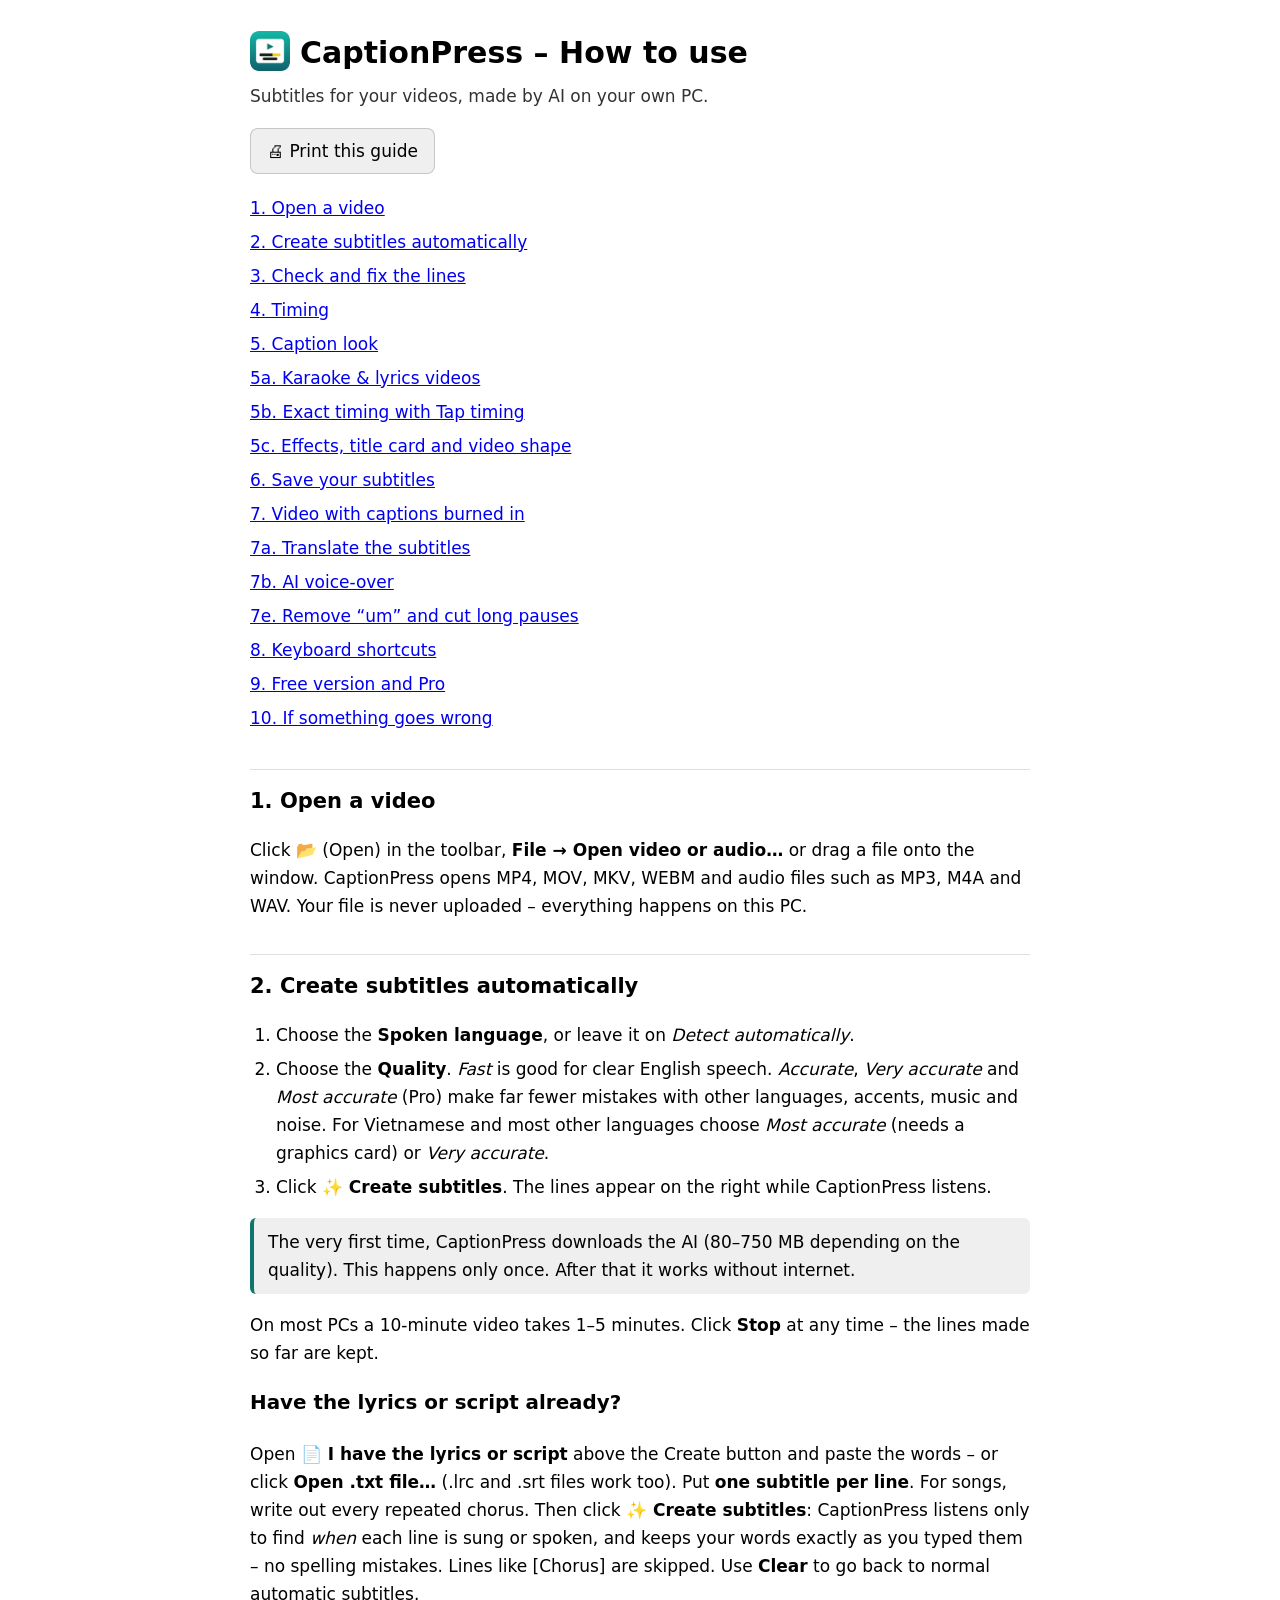
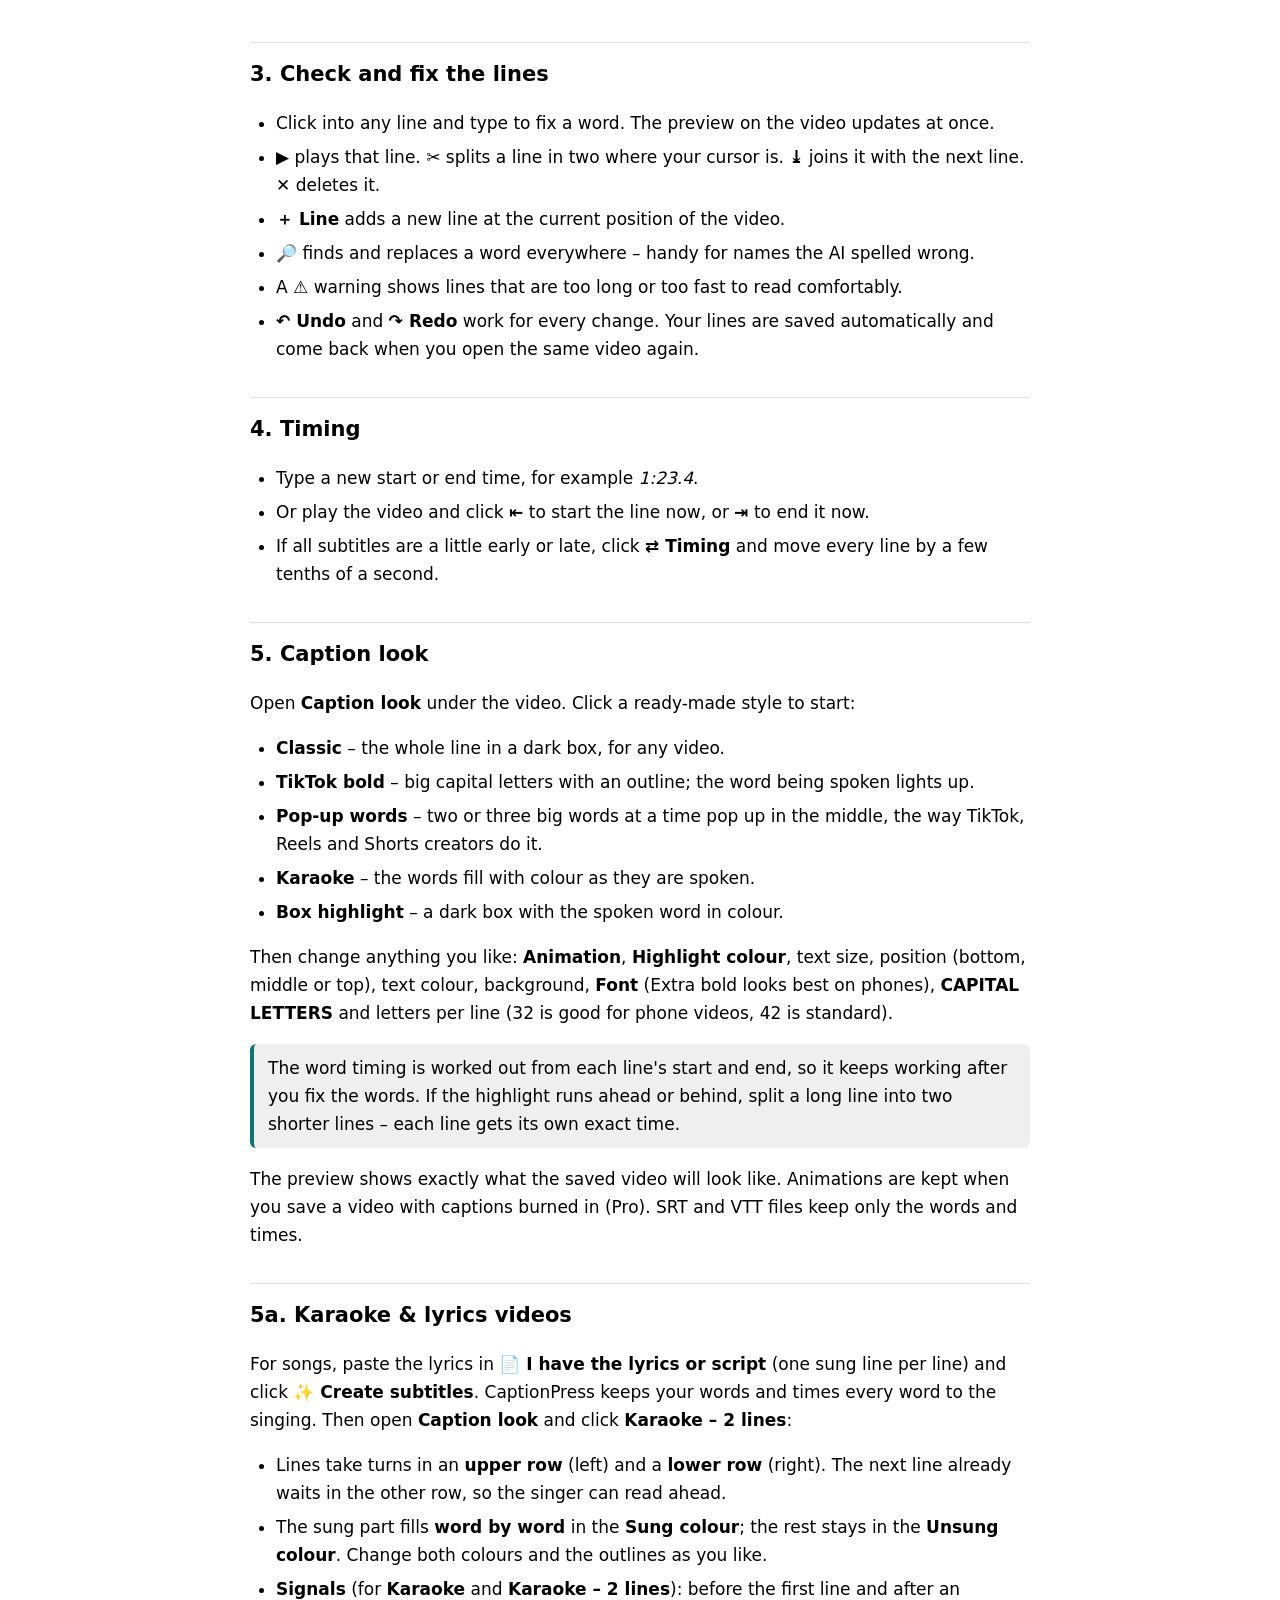
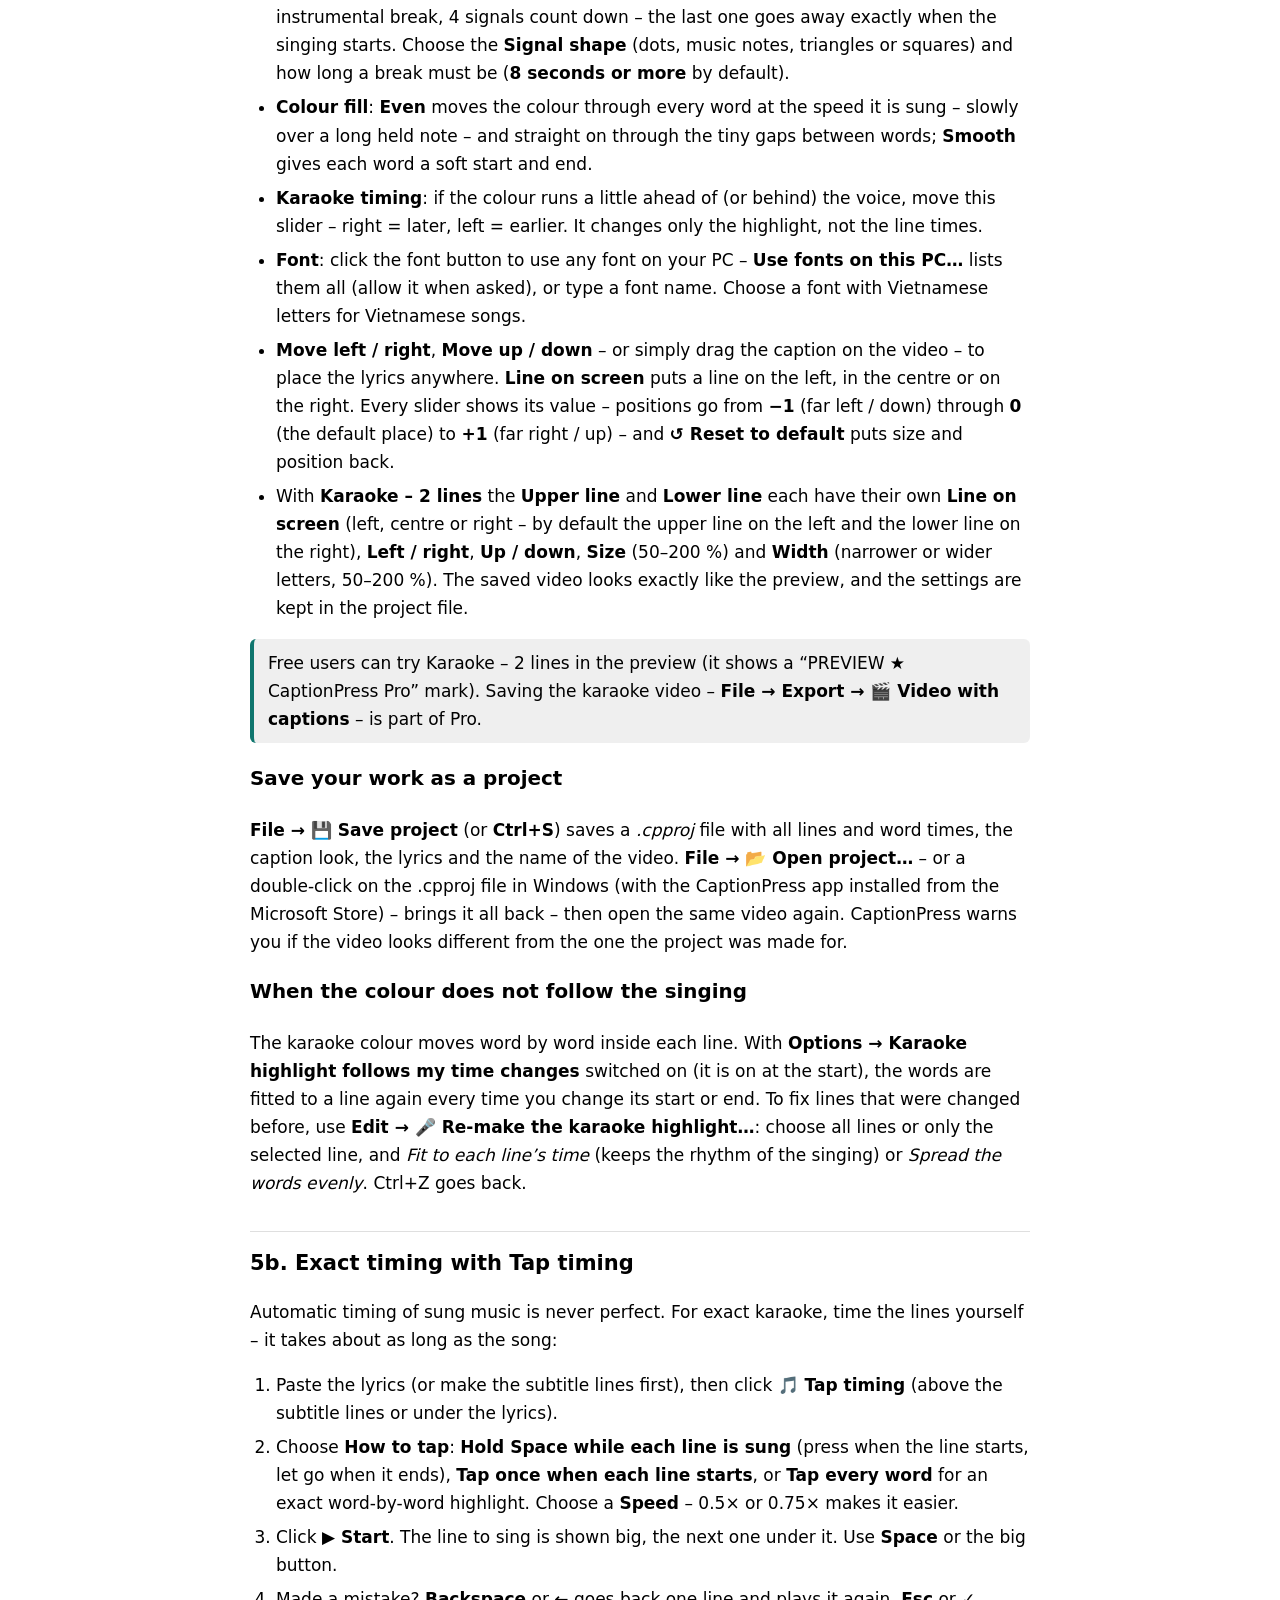
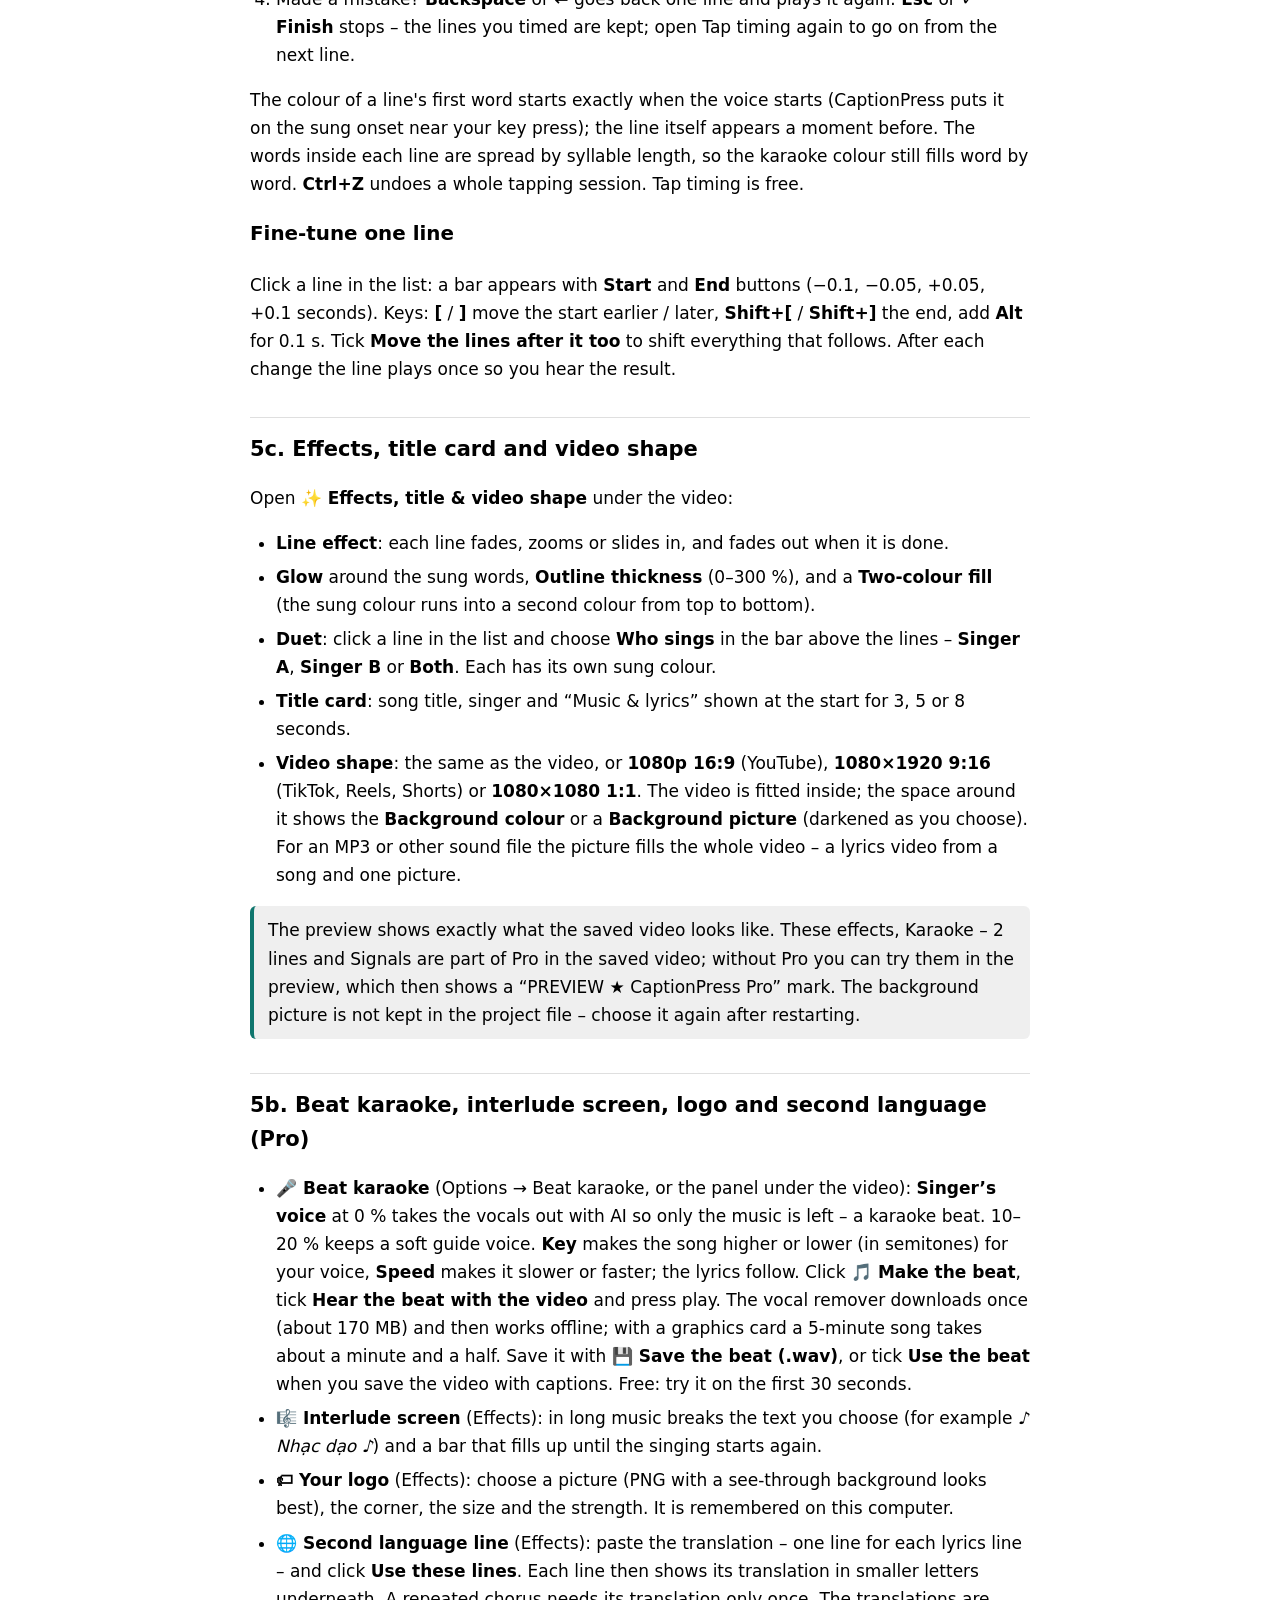
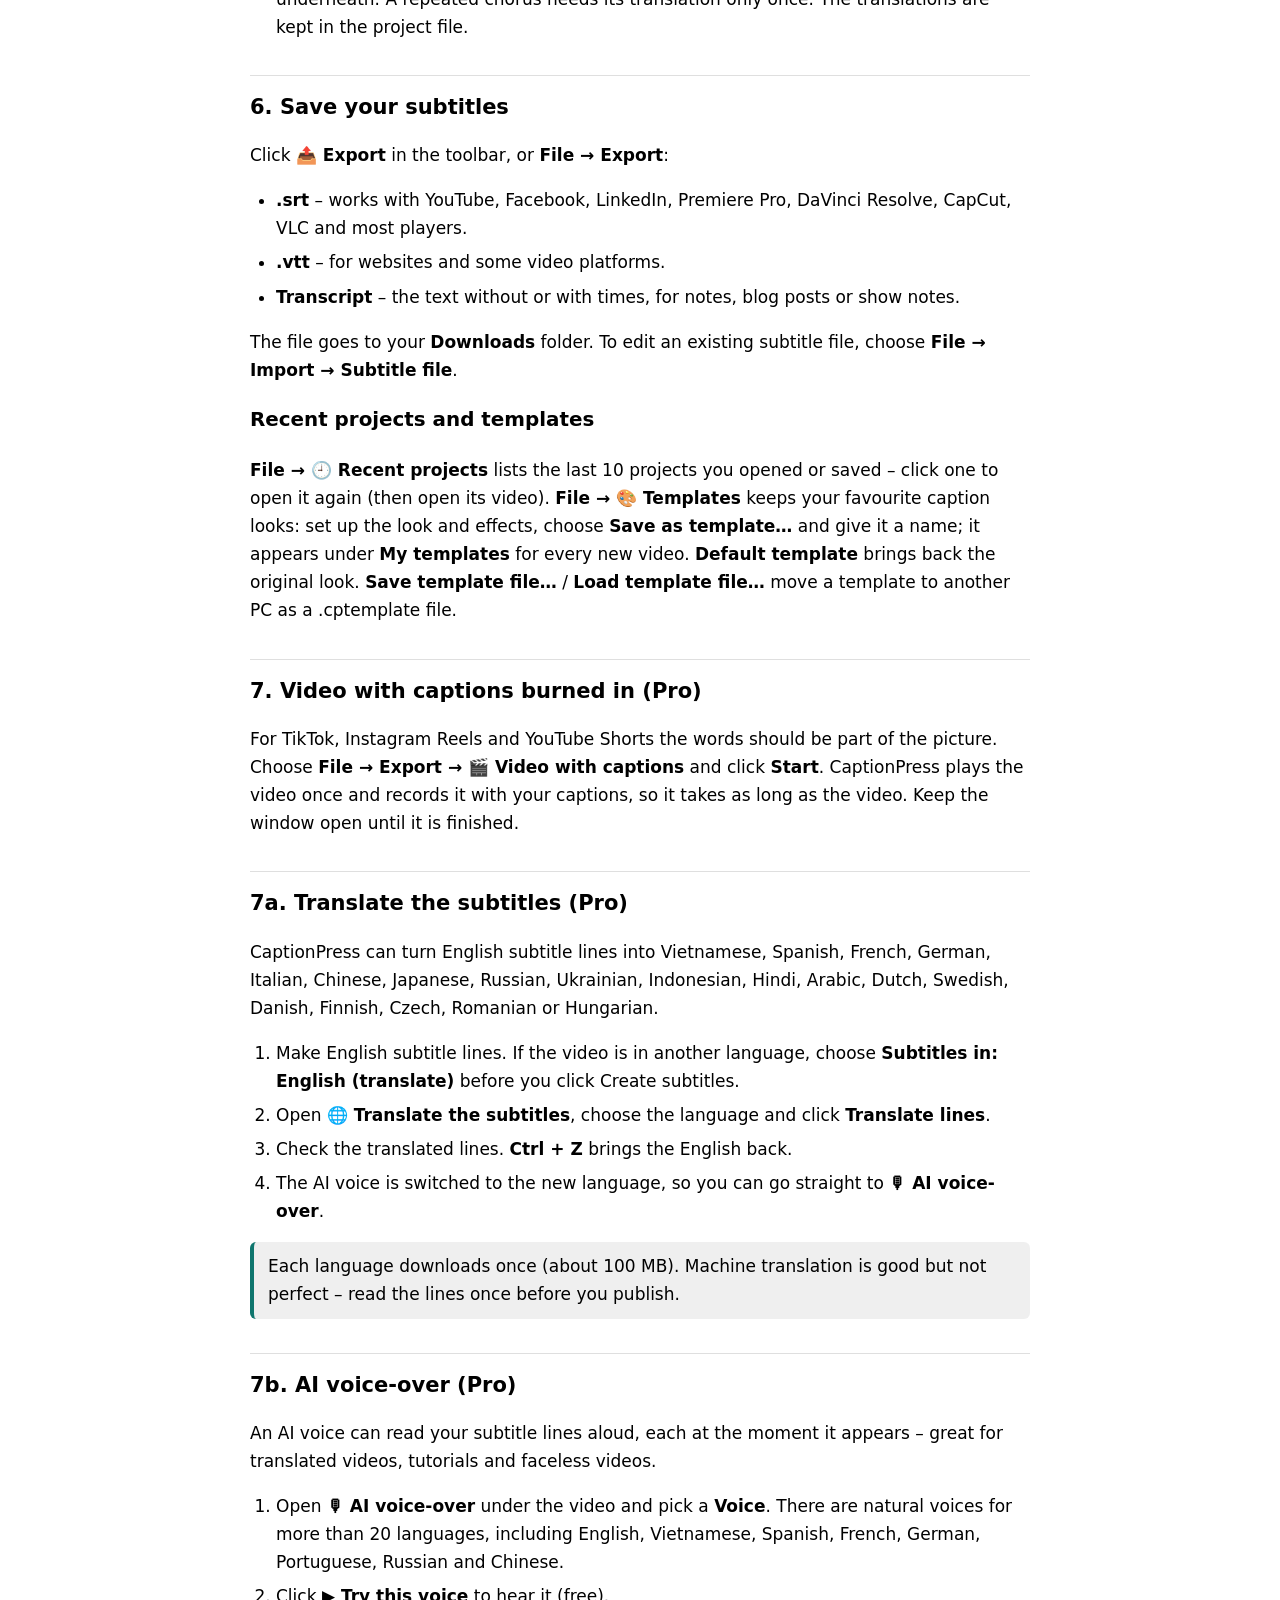
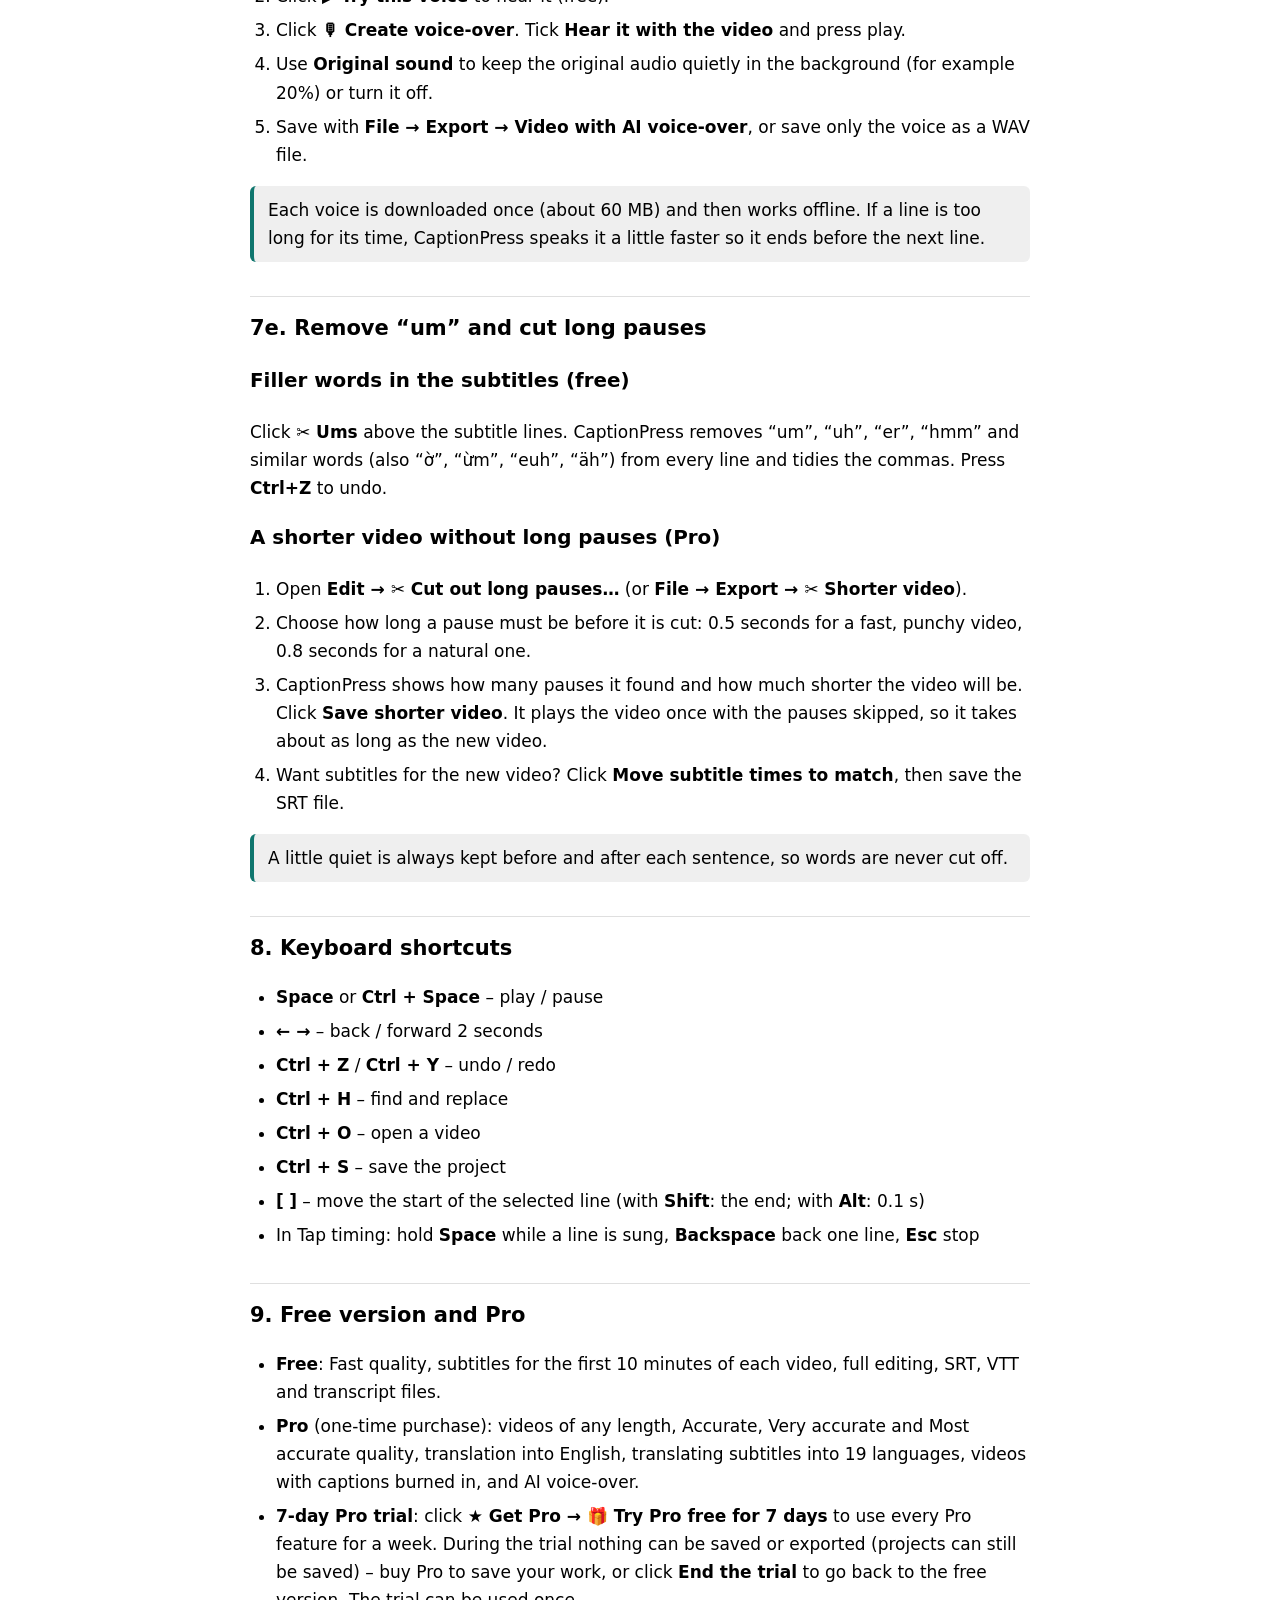
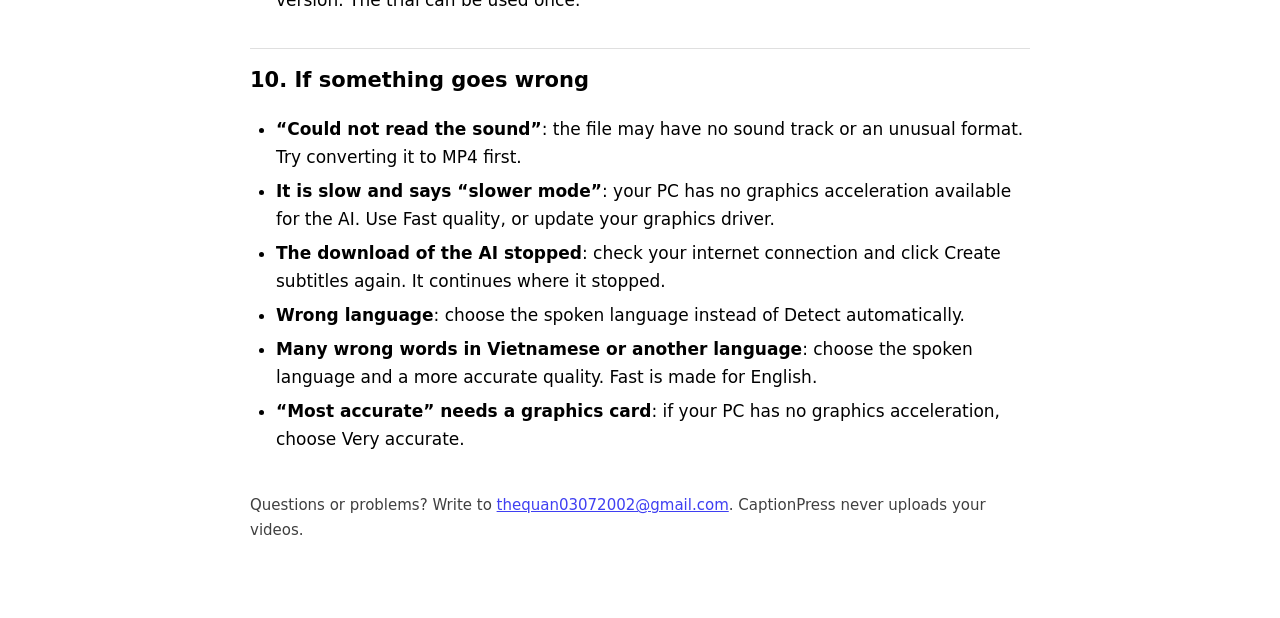
==== commit af9b6f1f: "CaptionPress v45: Templates (first in File menu) and Recent projects (10)" ====
--- a/help.html
+++ b/help.html
@@ -16,7 +16,7 @@
 <li><b>🌐 Second language line</b> (Effects): paste the translation – one line for each lyrics line – and click <b>Use these lines</b>. Each line then shows its translation in smaller letters underneath. A repeated chorus needs its translation only once. The translations are kept in the project file.</li>
 </ul>
 <h2 id="s5">6. Save your subtitles</h2><p>Click <b>📤 Export</b> in the toolbar, or <b>File → Export</b>:</p><ul><li><b>.srt</b> – works with YouTube, Facebook, LinkedIn, Premiere Pro, DaVinci Resolve, CapCut, VLC and most players.</li><li><b>.vtt</b> – for websites and some video platforms.</li><li><b>Transcript</b> – the text without or with times, for notes, blog posts or show notes.</li></ul><p>The file goes to your <b>Downloads</b> folder. To edit an existing subtitle file, choose <b>File → Import → Subtitle file</b>.</p>
-<h2 id="s6">7. Video with captions burned in (Pro)</h2><p>For TikTok, Instagram Reels and YouTube Shorts the words should be part of the picture. Choose <b>File → Export → 🎬 Video with captions</b> and click <b>Start</b>. CaptionPress plays the video once and records it with your captions, so it takes as long as the video. Keep the window open until it is finished.</p>
+<h3>Recent projects and templates</h3><p><b>File → 🕘 Recent projects</b> lists the last 10 projects you opened or saved – click one to open it again (then open its video). <b>File → 🎨 Templates</b> keeps your favourite caption looks: set up the look and effects, choose <b>Save as template…</b> and give it a name; it appears under <b>My templates</b> for every new video. <b>Default template</b> brings back the original look. <b>Save template file…</b> / <b>Load template file…</b> move a template to another PC as a .cptemplate file.</p><h2 id="s6">7. Video with captions burned in (Pro)</h2><p>For TikTok, Instagram Reels and YouTube Shorts the words should be part of the picture. Choose <b>File → Export → 🎬 Video with captions</b> and click <b>Start</b>. CaptionPress plays the video once and records it with your captions, so it takes as long as the video. Keep the window open until it is finished.</p>
 <h2 id="s6a">7a. Translate the subtitles (Pro)</h2><p>CaptionPress can turn English subtitle lines into Vietnamese, Spanish, French, German, Italian, Chinese, Japanese, Russian, Ukrainian, Indonesian, Hindi, Arabic, Dutch, Swedish, Danish, Finnish, Czech, Romanian or Hungarian.</p><ol><li>Make English subtitle lines. If the video is in another language, choose <b>Subtitles in: English (translate)</b> before you click Create subtitles.</li><li>Open <b>🌐 Translate the subtitles</b>, choose the language and click <b>Translate lines</b>.</li><li>Check the translated lines. <b>Ctrl + Z</b> brings the English back.</li><li>The AI voice is switched to the new language, so you can go straight to <b>🎙 AI voice-over</b>.</li></ol><div class="tip">Each language downloads once (about 100 MB). Machine translation is good but not perfect – read the lines once before you publish.</div><h2 id="s6b">7b. AI voice-over (Pro)</h2><p>An AI voice can read your subtitle lines aloud, each at the moment it appears – great for translated videos, tutorials and faceless videos.</p><ol><li>Open <b>🎙 AI voice-over</b> under the video and pick a <b>Voice</b>. There are natural voices for more than 20 languages, including English, Vietnamese, Spanish, French, German, Portuguese, Russian and Chinese.</li><li>Click <b>▶ Try this voice</b> to hear it (free).</li><li>Click <b>🎙 Create voice-over</b>. Tick <b>Hear it with the video</b> and press play.</li><li>Use <b>Original sound</b> to keep the original audio quietly in the background (for example 20%) or turn it off.</li><li>Save with <b>File → Export → Video with AI voice-over</b>, or save only the voice as a WAV file.</li></ol><div class="tip">Each voice is downloaded once (about 60 MB) and then works offline. If a line is too long for its time, CaptionPress speaks it a little faster so it ends before the next line.</div><h2 id="s6e">7e. Remove “um” and cut long pauses</h2><h3>Filler words in the subtitles (free)</h3><p>Click <b>✂ Ums</b> above the subtitle lines. CaptionPress removes “um”, “uh”, “er”, “hmm” and similar words (also “ờ”, “ừm”, “euh”, “äh”) from every line and tidies the commas. Press <b>Ctrl+Z</b> to undo.</p><h3>A shorter video without long pauses (Pro)</h3><ol><li>Open <b>Edit → ✂ Cut out long pauses…</b> (or <b>File → Export → ✂ Shorter video</b>).</li><li>Choose how long a pause must be before it is cut: 0.5 seconds for a fast, punchy video, 0.8 seconds for a natural one.</li><li>CaptionPress shows how many pauses it found and how much shorter the video will be. Click <b>Save shorter video</b>. It plays the video once with the pauses skipped, so it takes about as long as the new video.</li><li>Want subtitles for the new video? Click <b>Move subtitle times to match</b>, then save the SRT file.</li></ol><div class="tip">A little quiet is always kept before and after each sentence, so words are never cut off.</div><h2 id="s7">8. Keyboard shortcuts</h2><ul><li><b>Space</b> or <b>Ctrl + Space</b> – play / pause</li><li><b>← →</b> – back / forward 2 seconds</li><li><b>Ctrl + Z</b> / <b>Ctrl + Y</b> – undo / redo</li><li><b>Ctrl + H</b> – find and replace</li><li><b>Ctrl + O</b> – open a video</li><li><b>Ctrl + S</b> – save the project</li><li><b>[</b> <b>]</b> – move the start of the selected line (with <b>Shift</b>: the end; with <b>Alt</b>: 0.1 s)</li><li>In Tap timing: hold <b>Space</b> while a line is sung, <b>Backspace</b> back one line, <b>Esc</b> stop</li></ul>
 <h2 id="s8">9. Free version and Pro</h2><ul><li><b>Free</b>: Fast quality, subtitles for the first 10 minutes of each video, full editing, SRT, VTT and transcript files.</li><li><b>Pro</b> (one-time purchase): videos of any length, Accurate, Very accurate and Most accurate quality, translation into English, translating subtitles into 19 languages, videos with captions burned in, and AI voice-over.</li><li><b>7-day Pro trial</b>: click <b>★ Get Pro → 🎁 Try Pro free for 7 days</b> to use every Pro feature for a week. During the trial nothing can be saved or exported (projects can still be saved) – buy Pro to save your work, or click <b>End the trial</b> to go back to the free version. The trial can be used once.</li></ul>
 <h2 id="s9">10. If something goes wrong</h2><ul><li><b>“Could not read the sound”</b>: the file may have no sound track or an unusual format. Try converting it to MP4 first.</li><li><b>It is slow and says “slower mode”</b>: your PC has no graphics acceleration available for the AI. Use Fast quality, or update your graphics driver.</li><li><b>The download of the AI stopped</b>: check your internet connection and click Create subtitles again. It continues where it stopped.</li><li><b>Wrong language</b>: choose the spoken language instead of Detect automatically.</li><li><b>Many wrong words in Vietnamese or another language</b>: choose the spoken language and a more accurate quality. Fast is made for English.</li><li><b>“Most accurate” needs a graphics card</b>: if your PC has no graphics acceleration, choose Very accurate.</li></ul>
